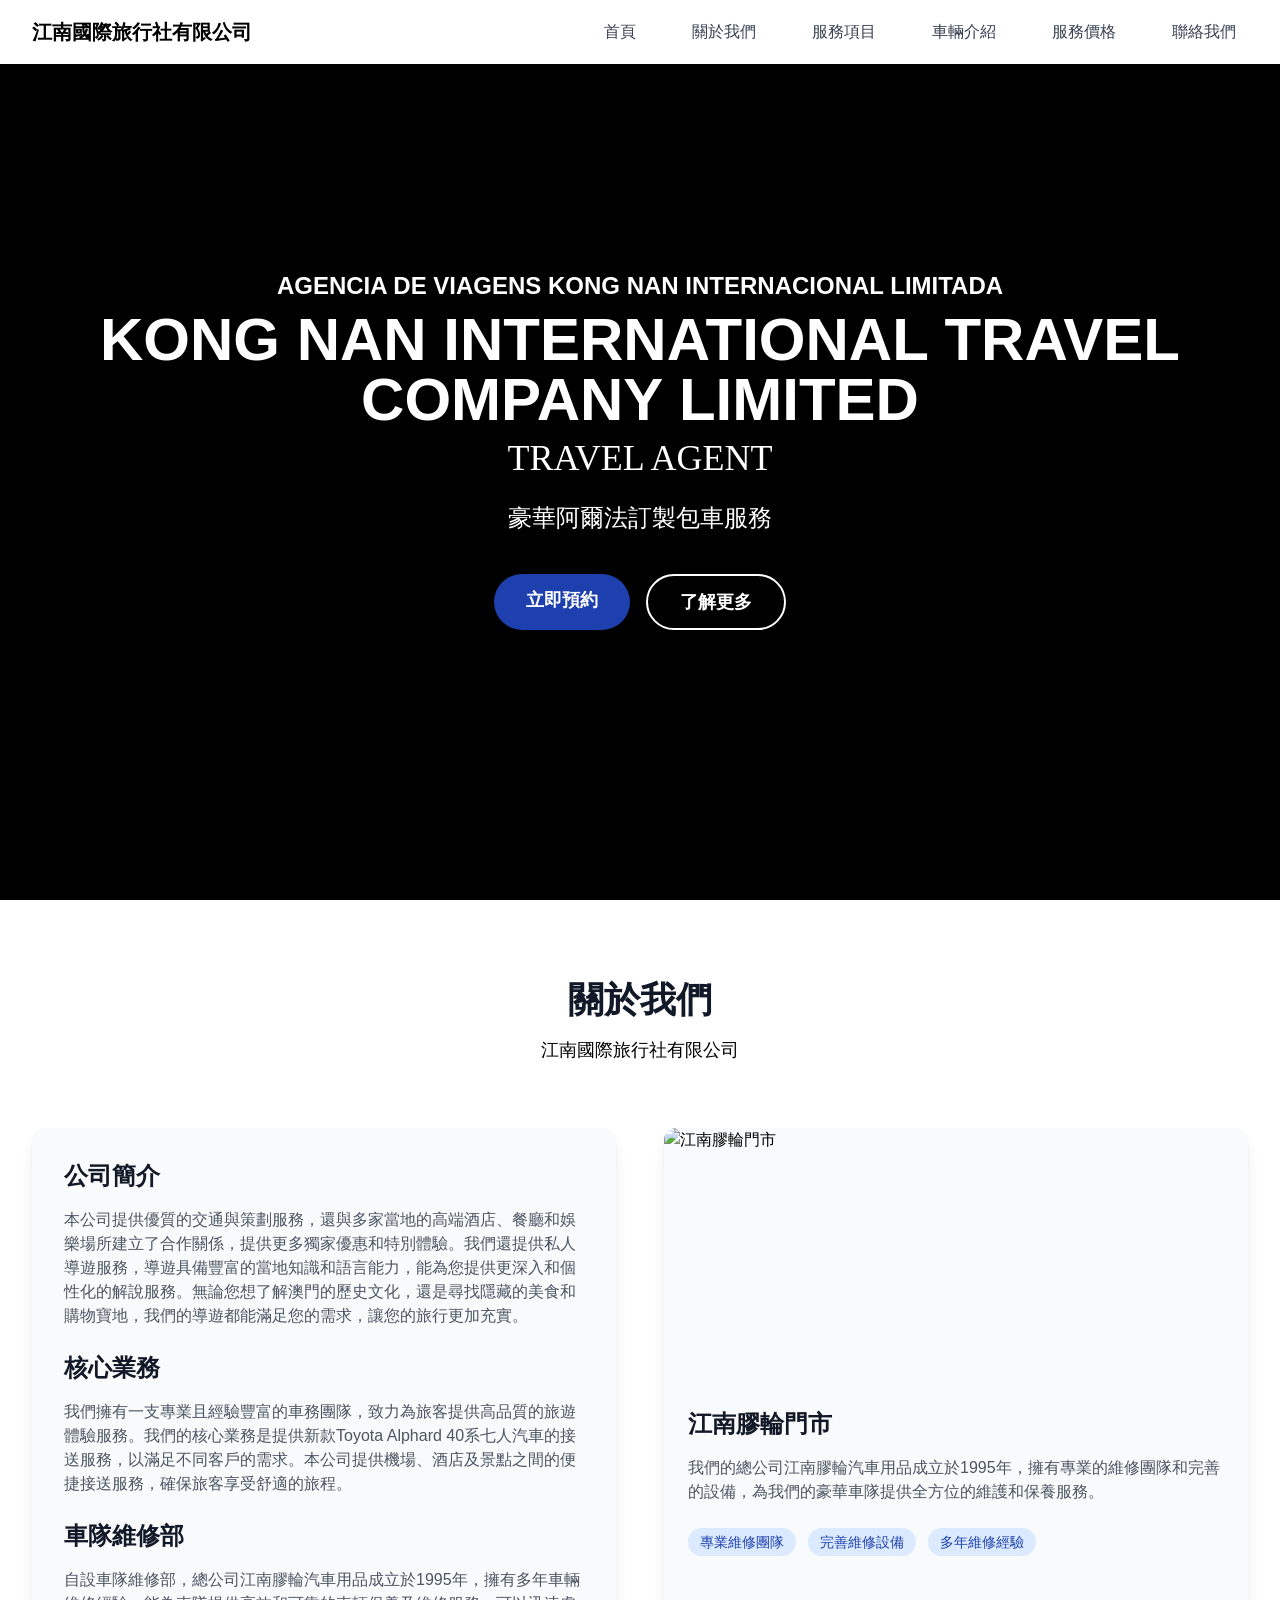
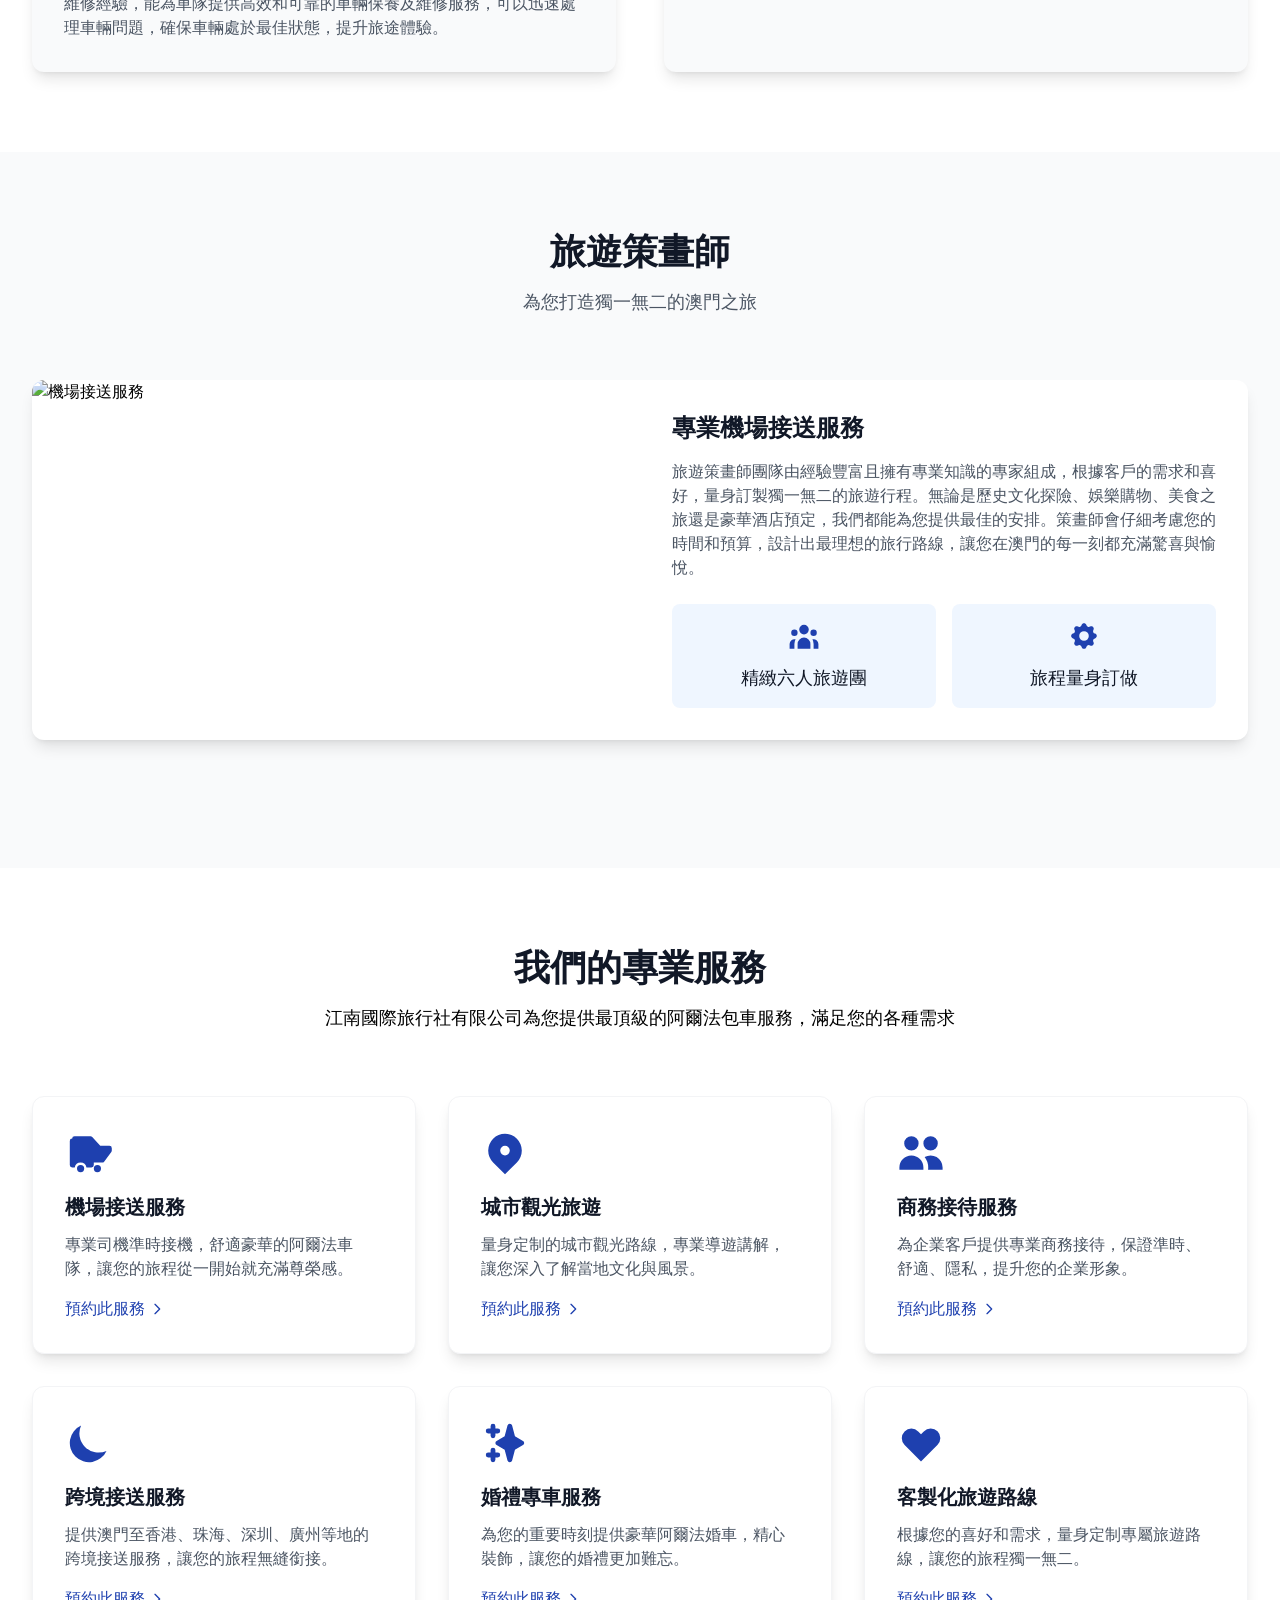
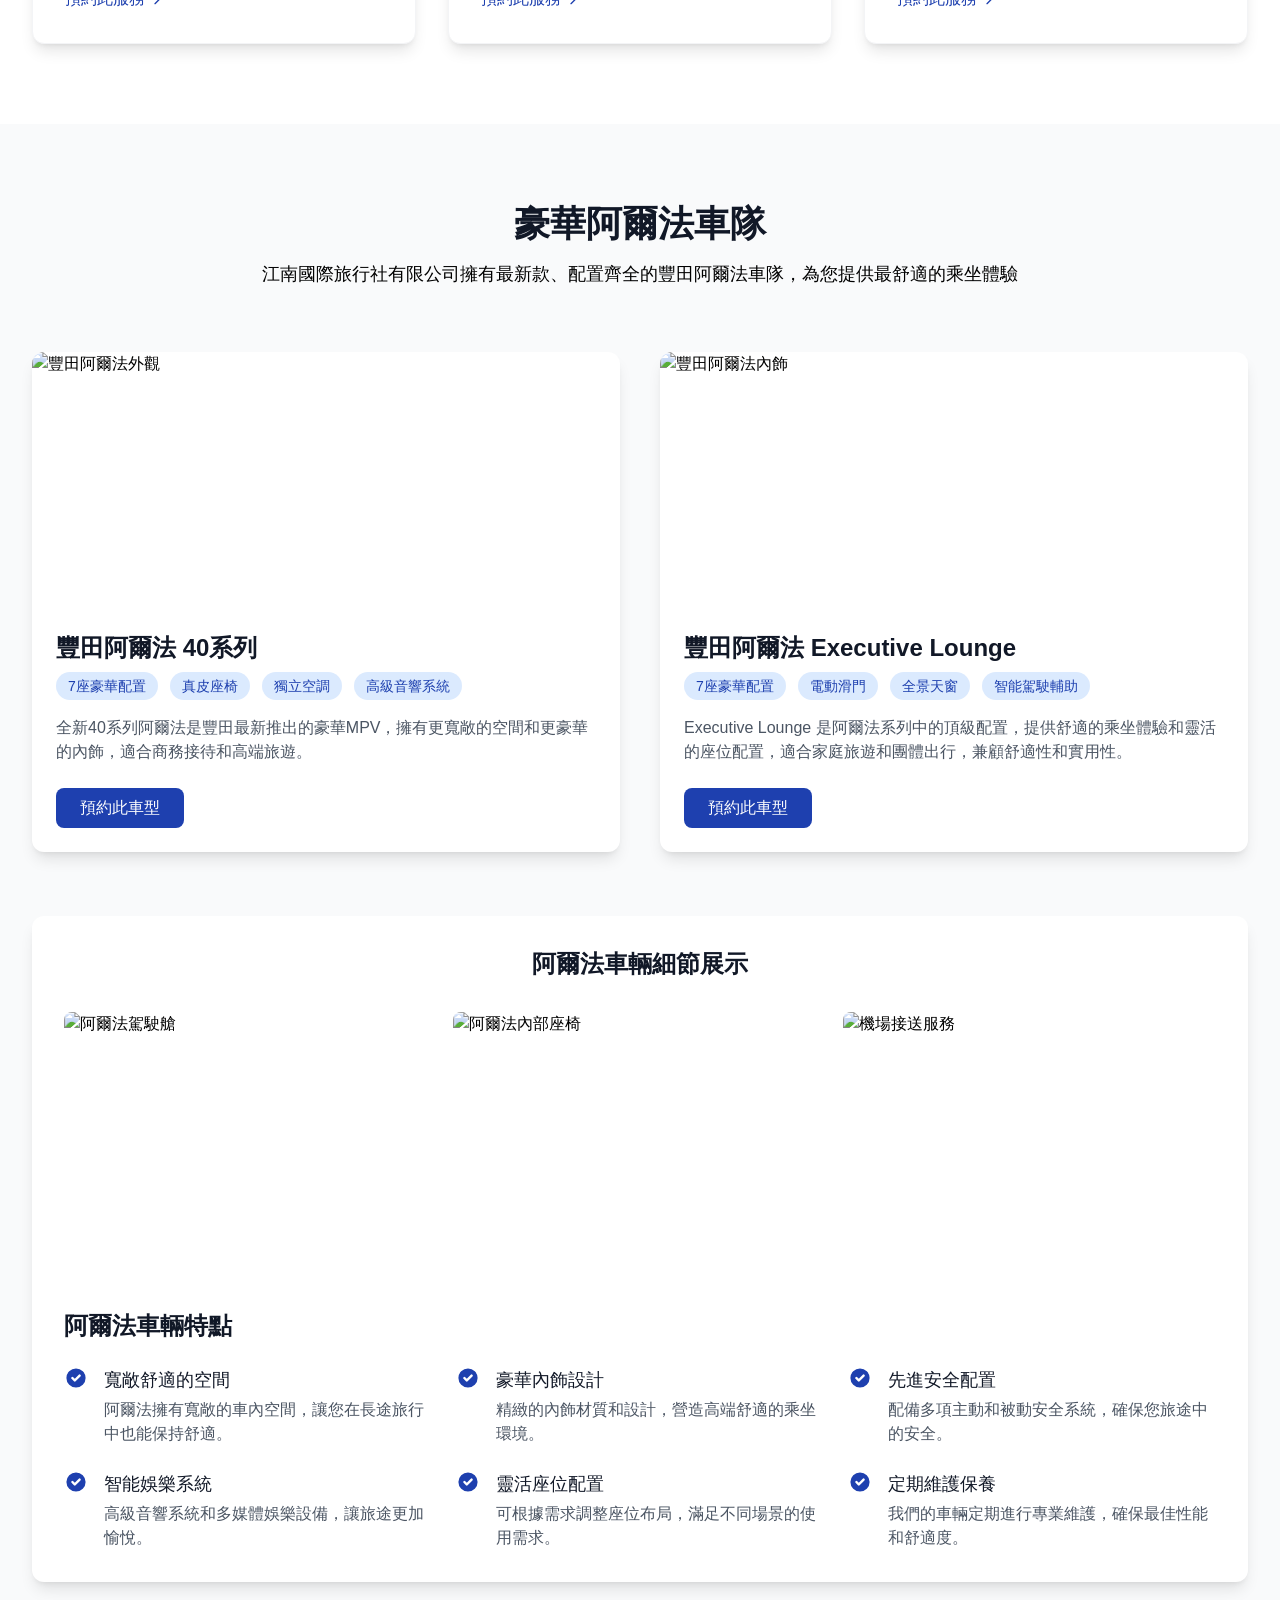
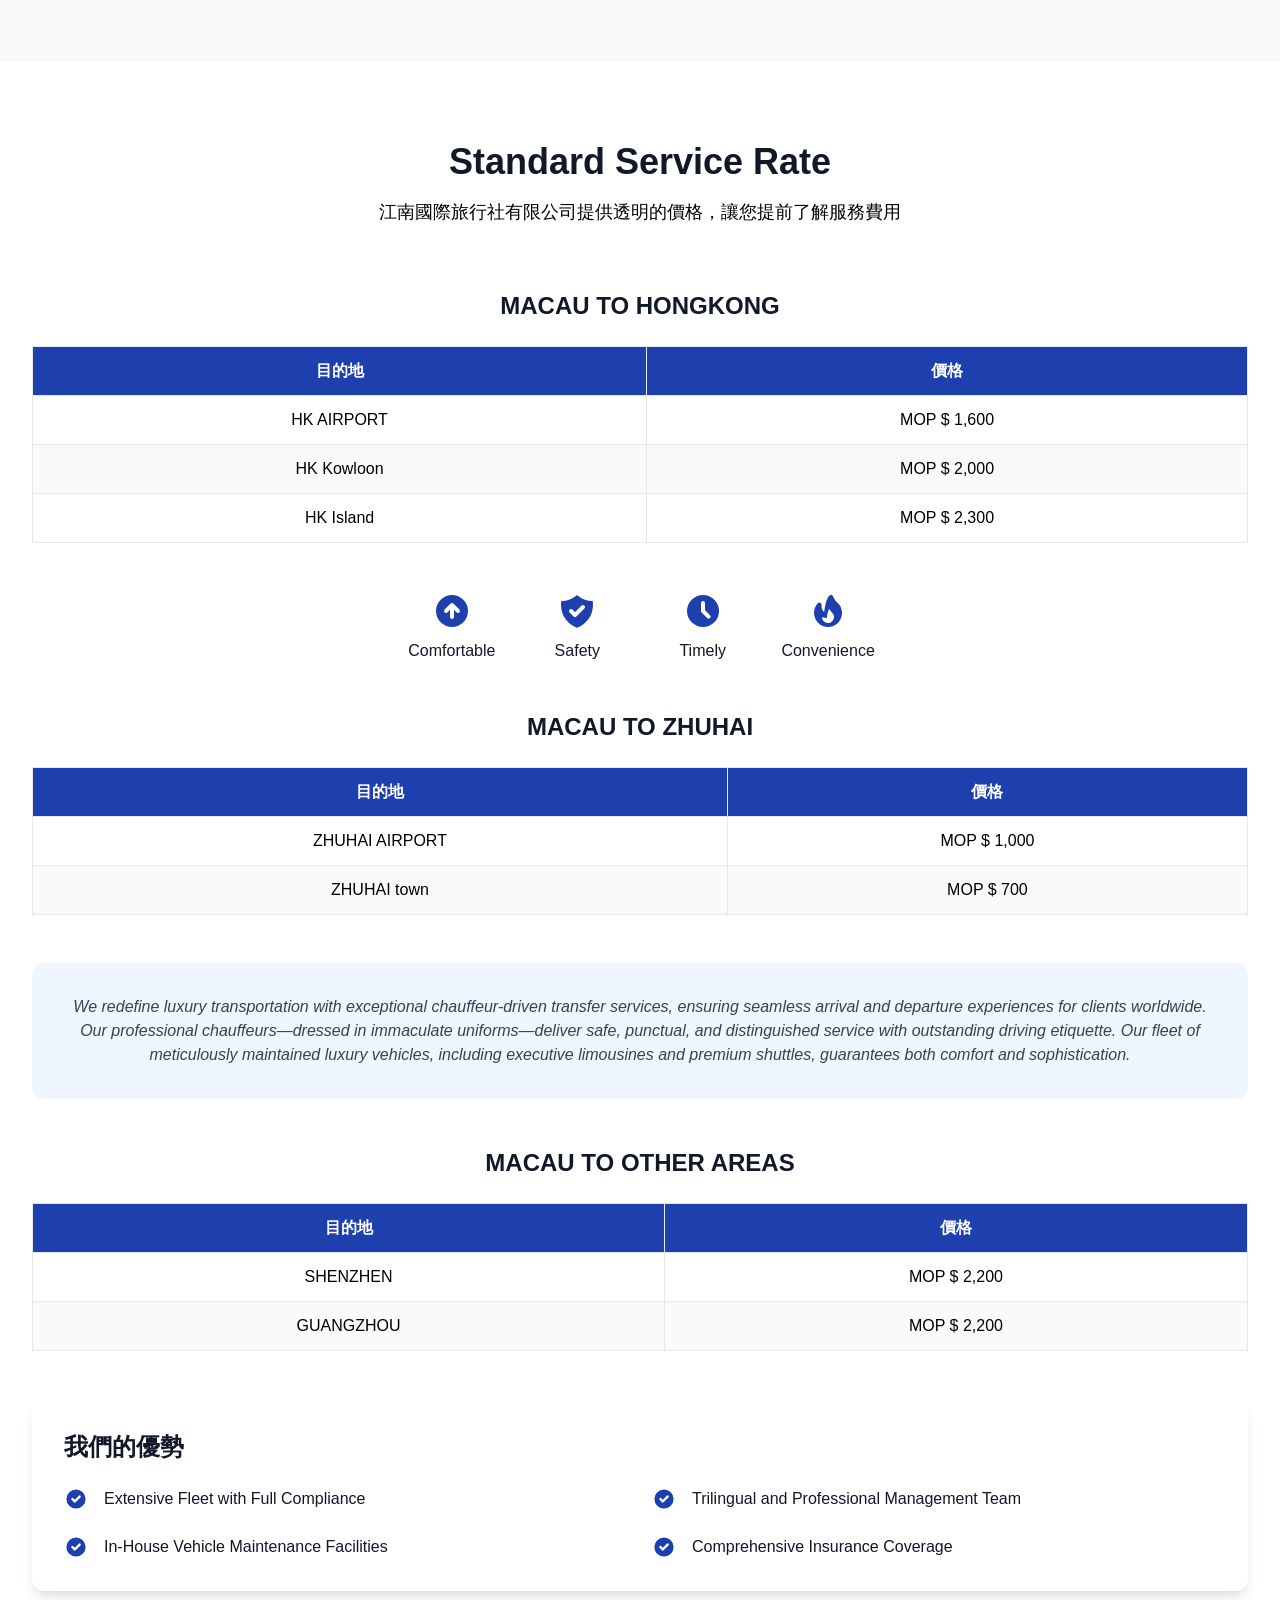
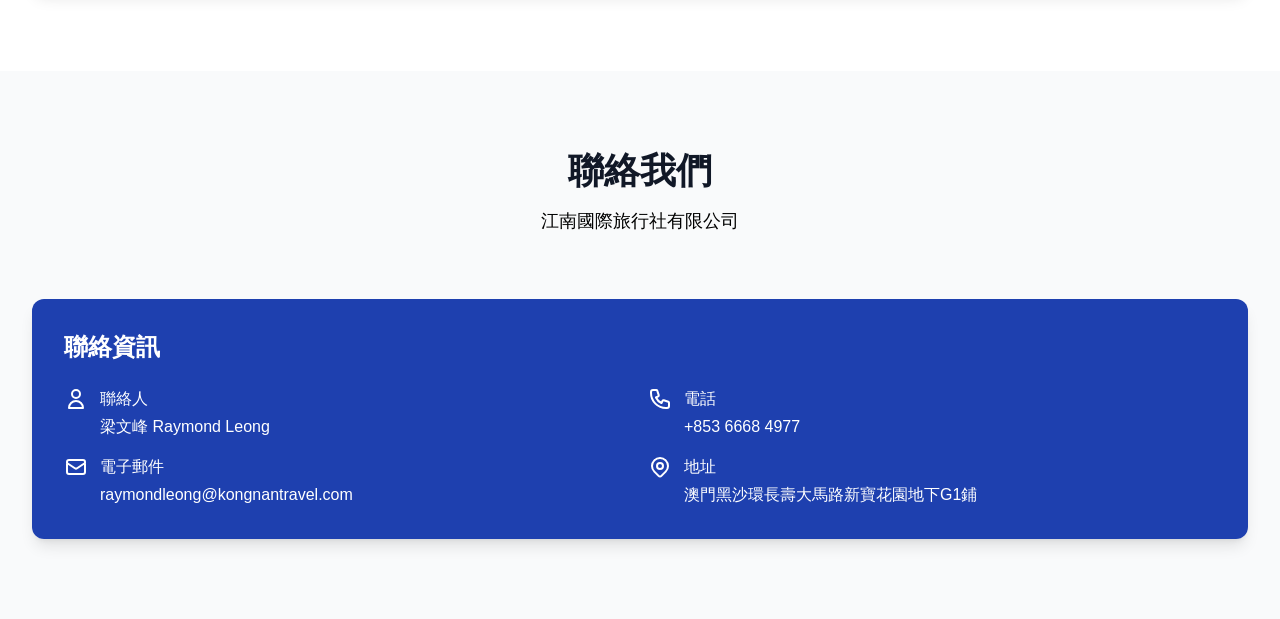
==== index.html @ c43fd677 "[Requirement]Kongnantravel Rex Chen 變更江南字體顏色" ====
﻿<!DOCTYPE html>
<html lang="zh-TW">
<head>
    <meta charset="UTF-8">
    <meta name="viewport" content="width=device-width, initial-scale=1.0">
    <title>江南國際旅⾏社有限公司 - 豪華阿爾法訂製包車服務</title>
    <script data-savepage-type="" type="text/plain" data-savepage-src="https://cdn.tailwindcss.com"></script>
    <link rel="stylesheet" href="https://cdnjs.cloudflare.com/ajax/libs/font-awesome/6.0.0/css/all.min.css">
    <link rel="preload"
          href="https://raw.githubusercontent.com/Erasmus0917/kongnantravel/main/images/alphard-exterior.jpg"
          as="image">
    <style>
        html, body {
            height: 100%;
            margin: 0;
        }

        body {
            font-family: 'Noto Sans TC', sans-serif;
            scroll-behavior: smooth;
        }

        .playfair {
            font-family: 'Playfair Display', serif;
        }

        /* 主容器設定 */
        .hero-container {
            position: relative;
            height: 100vh;
            width: 100%;
            overflow: hidden;
        }

        /* 底層 (最下方) */
        .gray-base {
            position: absolute;
            top: 0;
            left: 0;
            width: 100%;
            height: 100%;
            background-color: #000;
            z-index: 1; /* 最底層 */
        }

        /* 圖片層 (中層) */
        .image-layer {
            position: absolute;
            top: 0;
            left: 0;
            width: 100%;
            height: 100%;
            z-index: 5; /* 中間層 */
        }

        /* 內容區塊 (最上層) */
        .content-layer {
            position: absolute;
            top: 0;
            left: 0;
            width: 100%;
            height: 100%;
            display: flex;
            align-items: center;
            justify-content: center;
            z-index: 10; /* 最上層 */
        }

        .service-card:hover {
            transform: translateY(-5px);
            box-shadow: 0 20px 25px -5px rgba(0, 0, 0, 0.1), 0 10px 10px -5px rgba(0, 0, 0, 0.04);
        }

        .testimonial-card {
            background-color: rgba(255, 255, 255, 0.8);
            backdrop-filter: blur(10px);
        }

        .car-image {
            transition: transform 0.5s ease;
            height: 100%;
            width: 100%;
            object-fit: cover;
        }

        .car-image:hover {
            transform: scale(1.03);
        }

        .rate-table {
            border-collapse: collapse;
            width: 100%;
        }

        .rate-table th, .rate-table td {
            border: 1px solid #e5e7eb;
            padding: 12px;
            text-align: center;
        }

        .rate-table th {
            background-color: #1e40af;
            color: white;
        }

        .rate-table tr:nth-child(even) {
            background-color: #f9fafb;
        }

        .image-gallery {
            display: grid;
            grid-template-columns: repeat(auto-fill, minmax(300px, 1fr));
            gap: 1rem;
        }

        .image-gallery-item {
            position: relative;
            overflow: hidden;
            border-radius: 0.5rem;
            height: 250px;
        }

        .image-gallery-item img {
            width: 100%;
            height: 100%;
            object-fit: cover;
            transition: transform 0.3s ease;
        }

        .image-gallery-item:hover img {
            transform: scale(1.05);
        }

        .image-caption {
            position: absolute;
            bottom: 0;
            left: 0;
            right: 0;
            background: rgba(0, 0, 0, 0.7);
            color: white;
            padding: 0.75rem;
            transform: translateY(100%);
            transition: transform 0.3s ease;
        }

        .image-gallery-item:hover .image-caption {
            transform: translateY(0);
        }

        .text-red-custom {
            --tw-text-opacity: 1;
            color: rgb(185 28 28 / var(--tw-text-opacity, 1));
        }
    </style>
    <style>*, ::before, ::after {
        --tw-border-spacing-x: 0;
        --tw-border-spacing-y: 0;
        --tw-translate-x: 0;
        --tw-translate-y: 0;
        --tw-rotate: 0;
        --tw-skew-x: 0;
        --tw-skew-y: 0;
        --tw-scale-x: 1;
        --tw-scale-y: 1;
        --tw-pan-x: ;
        --tw-pan-y: ;
        --tw-pinch-zoom: ;
        --tw-scroll-snap-strictness: proximity;
        --tw-gradient-from-position: ;
        --tw-gradient-via-position: ;
        --tw-gradient-to-position: ;
        --tw-ordinal: ;
        --tw-slashed-zero: ;
        --tw-numeric-figure: ;
        --tw-numeric-spacing: ;
        --tw-numeric-fraction: ;
        --tw-ring-inset: ;
        --tw-ring-offset-width: 0px;
        --tw-ring-offset-color: #fff;
        --tw-ring-color: rgb(59 130 246 / 0.5);
        --tw-ring-offset-shadow: 0 0 #0000;
        --tw-ring-shadow: 0 0 #0000;
        --tw-shadow: 0 0 #0000;
        --tw-shadow-colored: 0 0 #0000;
        --tw-blur: ;
        --tw-brightness: ;
        --tw-contrast: ;
        --tw-grayscale: ;
        --tw-hue-rotate: ;
        --tw-invert: ;
        --tw-saturate: ;
        --tw-sepia: ;
        --tw-drop-shadow: ;
        --tw-backdrop-blur: ;
        --tw-backdrop-brightness: ;
        --tw-backdrop-contrast: ;
        --tw-backdrop-grayscale: ;
        --tw-backdrop-hue-rotate: ;
        --tw-backdrop-invert: ;
        --tw-backdrop-opacity: ;
        --tw-backdrop-saturate: ;
        --tw-backdrop-sepia: ;
        --tw-contain-size: ;
        --tw-contain-layout: ;
        --tw-contain-paint: ;
        --tw-contain-style:
    }

    ::backdrop {
        --tw-border-spacing-x: 0;
        --tw-border-spacing-y: 0;
        --tw-translate-x: 0;
        --tw-translate-y: 0;
        --tw-rotate: 0;
        --tw-skew-x: 0;
        --tw-skew-y: 0;
        --tw-scale-x: 1;
        --tw-scale-y: 1;
        --tw-pan-x: ;
        --tw-pan-y: ;
        --tw-pinch-zoom: ;
        --tw-scroll-snap-strictness: proximity;
        --tw-gradient-from-position: ;
        --tw-gradient-via-position: ;
        --tw-gradient-to-position: ;
        --tw-ordinal: ;
        --tw-slashed-zero: ;
        --tw-numeric-figure: ;
        --tw-numeric-spacing: ;
        --tw-numeric-fraction: ;
        --tw-ring-inset: ;
        --tw-ring-offset-width: 0px;
        --tw-ring-offset-color: #fff;
        --tw-ring-color: rgb(59 130 246 / 0.5);
        --tw-ring-offset-shadow: 0 0 #0000;
        --tw-ring-shadow: 0 0 #0000;
        --tw-shadow: 0 0 #0000;
        --tw-shadow-colored: 0 0 #0000;
        --tw-blur: ;
        --tw-brightness: ;
        --tw-contrast: ;
        --tw-grayscale: ;
        --tw-hue-rotate: ;
        --tw-invert: ;
        --tw-saturate: ;
        --tw-sepia: ;
        --tw-drop-shadow: ;
        --tw-backdrop-blur: ;
        --tw-backdrop-brightness: ;
        --tw-backdrop-contrast: ;
        --tw-backdrop-grayscale: ;
        --tw-backdrop-hue-rotate: ;
        --tw-backdrop-invert: ;
        --tw-backdrop-opacity: ;
        --tw-backdrop-saturate: ;
        --tw-backdrop-sepia: ;
        --tw-contain-size: ;
        --tw-contain-layout: ;
        --tw-contain-paint: ;
        --tw-contain-style:
    }

    /* ! tailwindcss v3.4.16 | MIT License | https://tailwindcss.com */
    *, ::after, ::before {
        box-sizing: border-box;
        border-width: 0;
        border-style: solid;
        border-color: #e5e7eb
    }

    ::after, ::before {
        --tw-content: ''
    }

    :host, html {
        line-height: 1.5;
        -webkit-text-size-adjust: 100%;
        -moz-tab-size: 4;
        tab-size: 4;
        font-family: ui-sans-serif, system-ui, sans-serif, "Apple Color Emoji", "Segoe UI Emoji", "Segoe UI Symbol", "Noto Color Emoji";
        font-feature-settings: normal;
        font-variation-settings: normal;
        -webkit-tap-highlight-color: transparent
    }

    body {
        margin: 0;
        line-height: inherit
    }

    hr {
        height: 0;
        color: inherit;
        border-top-width: 1px
    }

    abbr:where([title]) {
        -webkit-text-decoration: underline dotted;
        text-decoration: underline dotted
    }

    h1, h2, h3, h4, h5, h6 {
        font-size: inherit;
        font-weight: inherit
    }

    a {
        color: inherit;
        text-decoration: inherit
    }

    b, strong {
        font-weight: bolder
    }

    code, kbd, pre, samp {
        font-family: ui-monospace, SFMono-Regular, Menlo, Monaco, Consolas, "Liberation Mono", "Courier New", monospace;
        font-feature-settings: normal;
        font-variation-settings: normal;
        font-size: 1em
    }

    small {
        font-size: 80%
    }

    sub, sup {
        font-size: 75%;
        line-height: 0;
        position: relative;
        vertical-align: baseline
    }

    sub {
        bottom: -.25em
    }

    sup {
        top: -.5em
    }

    table {
        text-indent: 0;
        border-color: inherit;
        border-collapse: collapse
    }

    button, input, optgroup, select, textarea {
        font-family: inherit;
        font-feature-settings: inherit;
        font-variation-settings: inherit;
        font-size: 100%;
        font-weight: inherit;
        line-height: inherit;
        letter-spacing: inherit;
        color: inherit;
        margin: 0;
        padding: 0
    }

    button, select {
        text-transform: none
    }

    button, input:where([type=button]), input:where([type=reset]), input:where([type=submit]) {
        -webkit-appearance: button;
        background-color: transparent;
        background-image: none
    }

    :-moz-focusring {
        outline: auto
    }

    :-moz-ui-invalid {
        box-shadow: none
    }

    progress {
        vertical-align: baseline
    }

    ::-webkit-inner-spin-button, ::-webkit-outer-spin-button {
        height: auto
    }

    [type=search] {
        -webkit-appearance: textfield;
        outline-offset: -2px
    }

    ::-webkit-search-decoration {
        -webkit-appearance: none
    }

    ::-webkit-file-upload-button {
        -webkit-appearance: button;
        font: inherit
    }

    summary {
        display: list-item
    }

    blockquote, dd, dl, figure, h1, h2, h3, h4, h5, h6, hr, p, pre {
        margin: 0
    }

    fieldset {
        margin: 0;
        padding: 0
    }

    legend {
        padding: 0
    }

    menu, ol, ul {
        list-style: none;
        margin: 0;
        padding: 0
    }

    dialog {
        padding: 0
    }

    textarea {
        resize: vertical
    }

    input::placeholder, textarea::placeholder {
        opacity: 1;
        color: #9ca3af
    }

    [role=button], button {
        cursor: pointer
    }

    :disabled {
        cursor: default
    }

    audio, embed, iframe, img, object, svg, video {
        display: block;
        vertical-align: middle
    }

    img, video {
        max-width: 100%;
        height: auto
    }

    [hidden]:where(:not([hidden=until-found])) {
        display: none
    }

    .fixed {
        position: fixed
    }

    .relative {
        position: relative
    }

    .z-50 {
        z-index: 50
    }

    .mx-auto {
        margin-left: auto;
        margin-right: auto
    }

    .mb-1 {
        margin-bottom: 0.25rem
    }

    .mb-10 {
        margin-bottom: 2.5rem
    }

    .mb-12 {
        margin-bottom: 3rem
    }

    .mb-16 {
        margin-bottom: 4rem
    }

    .mb-2 {
        margin-bottom: 0.5rem
    }

    .mb-3 {
        margin-bottom: 0.75rem
    }

    .mb-4 {
        margin-bottom: 1rem
    }

    .mb-6 {
        margin-bottom: 1.5rem
    }

    .mb-8 {
        margin-bottom: 2rem
    }

    .ml-1 {
        margin-left: 0.25rem
    }

    .mr-3 {
        margin-right: 0.75rem
    }

    .mr-4 {
        margin-right: 1rem
    }

    .mt-1 {
        margin-top: 0.25rem
    }

    .mt-12 {
        margin-top: 3rem
    }

    .mt-16 {
        margin-top: 4rem
    }

    .mt-6 {
        margin-top: 1.5rem
    }

    .mt-8 {
        margin-top: 2rem
    }

    .block {
        display: block
    }

    .inline-block {
        display: inline-block
    }

    .flex {
        display: flex
    }

    .inline-flex {
        display: inline-flex
    }

    .grid {
        display: grid
    }

    .hidden {
        display: none
    }

    .h-10 {
        height: 2.5rem
    }

    .h-12 {
        height: 3rem
    }

    .h-16 {
        height: 4rem
    }

    .h-4 {
        height: 1rem
    }

    .h-6 {
        height: 1.5rem
    }

    .h-64 {
        height: 16rem
    }

    .h-8 {
        height: 2rem
    }

    .h-full {
        height: 100%
    }

    .h-screen {
        height: 100vh
    }

    .w-10 {
        width: 2.5rem
    }

    .w-12 {
        width: 3rem
    }

    .w-4 {
        width: 1rem
    }

    .w-6 {
        width: 1.5rem
    }

    .w-8 {
        width: 2rem
    }

    .w-full {
        width: 100%
    }

    .max-w-3xl {
        max-width: 48rem
    }

    .max-w-7xl {
        max-width: 80rem
    }

    .flex-shrink-0 {
        flex-shrink: 0
    }

    .grid-cols-1 {
        grid-template-columns:repeat(1, minmax(0, 1fr))
    }

    .grid-cols-2 {
        grid-template-columns:repeat(2, minmax(0, 1fr))
    }

    .flex-col {
        flex-direction: column
    }

    .flex-wrap {
        flex-wrap: wrap
    }

    .items-start {
        align-items: flex-start
    }

    .items-center {
        align-items: center
    }

    .justify-center {
        justify-content: center
    }

    .justify-between {
        justify-content: space-between
    }

    .gap-10 {
        gap: 2.5rem
    }

    .gap-12 {
        gap: 3rem
    }

    .gap-3 {
        gap: 0.75rem
    }

    .gap-4 {
        gap: 1rem
    }

    .gap-6 {
        gap: 1.5rem
    }

    .gap-8 {
        gap: 2rem
    }

    .space-x-4 > :not([hidden]) ~ :not([hidden]) {
        --tw-space-x-reverse: 0;
        margin-right: calc(1rem * var(--tw-space-x-reverse));
        margin-left: calc(1rem * calc(1 - var(--tw-space-x-reverse)))
    }

    .space-x-8 > :not([hidden]) ~ :not([hidden]) {
        --tw-space-x-reverse: 0;
        margin-right: calc(2rem * var(--tw-space-x-reverse));
        margin-left: calc(2rem * calc(1 - var(--tw-space-x-reverse)))
    }

    .space-y-1 > :not([hidden]) ~ :not([hidden]) {
        --tw-space-y-reverse: 0;
        margin-top: calc(0.25rem * calc(1 - var(--tw-space-y-reverse)));
        margin-bottom: calc(0.25rem * var(--tw-space-y-reverse))
    }

    .space-y-4 > :not([hidden]) ~ :not([hidden]) {
        --tw-space-y-reverse: 0;
        margin-top: calc(1rem * calc(1 - var(--tw-space-y-reverse)));
        margin-bottom: calc(1rem * var(--tw-space-y-reverse))
    }

    .overflow-hidden {
        overflow: hidden
    }

    .overflow-x-auto {
        overflow-x: auto
    }

    .rounded-full {
        border-radius: 9999px
    }

    .rounded-lg {
        border-radius: 0.5rem
    }

    .rounded-xl {
        border-radius: 0.75rem
    }

    .border {
        border-width: 1px
    }

    .border-2 {
        border-width: 2px
    }

    .border-gray-100 {
        --tw-border-opacity: 1;
        border-color: rgb(243 244 246 / var(--tw-border-opacity, 1))
    }

    .border-gray-300 {
        --tw-border-opacity: 1;
        border-color: rgb(209 213 219 / var(--tw-border-opacity, 1))
    }

    .border-white {
        --tw-border-opacity: 1;
        border-color: rgb(255 255 255 / var(--tw-border-opacity, 1))
    }

    .bg-gray-50 {
        --tw-bg-opacity: 1;
        background-color: rgb(249 250 251 / var(--tw-bg-opacity, 1))
    }

    .bg-blue-100 {
        --tw-bg-opacity: 1;
        background-color: rgb(219 234 254 / var(--tw-bg-opacity, 1))
    }

    .bg-blue-50 {
        --tw-bg-opacity: 1;
        background-color: rgb(239 246 255 / var(--tw-bg-opacity, 1))
    }

    .bg-blue-800 {
        --tw-bg-opacity: 1;
        background-color: rgb(30 64 175 / var(--tw-bg-opacity, 1))
    }

    .bg-transparent {
        background-color: transparent
    }

    .bg-white {
        --tw-bg-opacity: 1;
        background-color: rgb(255 255 255 / var(--tw-bg-opacity, 1))
    }

    .object-cover {
        object-fit: cover
    }

    .p-4 {
        padding: 1rem
    }

    .p-6 {
        padding: 1.5rem
    }

    .p-8 {
        padding: 2rem
    }

    .px-2 {
        padding-left: 0.5rem;
        padding-right: 0.5rem
    }

    .px-3 {
        padding-left: 0.75rem;
        padding-right: 0.75rem
    }

    .px-4 {
        padding-left: 1rem;
        padding-right: 1rem
    }

    .px-6 {
        padding-left: 1.5rem;
        padding-right: 1.5rem
    }

    .px-8 {
        padding-left: 2rem;
        padding-right: 2rem
    }

    .py-1 {
        padding-top: 0.25rem;
        padding-bottom: 0.25rem
    }

    .py-2 {
        padding-top: 0.5rem;
        padding-bottom: 0.5rem
    }

    .py-20 {
        padding-top: 5rem;
        padding-bottom: 5rem
    }

    .py-3 {
        padding-top: 0.75rem;
        padding-bottom: 0.75rem
    }

    .pb-3 {
        padding-bottom: 0.75rem
    }

    .pt-2 {
        padding-top: 0.5rem
    }

    .text-center {
        text-align: center
    }

    .text-2xl {
        font-size: 1.5rem;
        line-height: 2rem
    }

    .text-3xl {
        font-size: 1.875rem;
        line-height: 2.25rem
    }

    .text-4xl {
        font-size: 2.25rem;
        line-height: 2.5rem
    }

    .text-lg {
        font-size: 1.125rem;
        line-height: 1.75rem
    }

    .text-sm {
        font-size: 0.875rem;
        line-height: 1.25rem
    }

    .text-xl {
        font-size: 1.25rem;
        line-height: 1.75rem
    }

    .font-bold {
        font-weight: 700
    }

    .font-medium {
        font-weight: 500
    }

    .italic {
        font-style: italic
    }

    .text-black {
        --tw-text-opacity: 1;
        color: rgb(0 0 0 / var(--tw-text-opacity, 1))
    }

    .text-blue-800 {
        --tw-text-opacity: 1;
        color: rgb(30 64 175 / var(--tw-text-opacity, 1))
    }

    .text-gray-600 {
        --tw-text-opacity: 1;
        color: rgb(75 85 99 / var(--tw-text-opacity, 1))
    }

    .text-gray-700 {
        --tw-text-opacity: 1;
        color: rgb(55 65 81 / var(--tw-text-opacity, 1))
    }

    .text-gray-900 {
        --tw-text-opacity: 1;
        color: rgb(17 24 39 / var(--tw-text-opacity, 1))
    }

    .text-white {
        --tw-text-opacity: 1;
        color: rgb(255 255 255 / var(--tw-text-opacity, 1))
    }

    .shadow-lg {
        --tw-shadow: 0 10px 15px -3px rgb(0 0 0 / 0.1), 0 4px 6px -4px rgb(0 0 0 / 0.1);
        --tw-shadow-colored: 0 10px 15px -3px var(--tw-shadow-color), 0 4px 6px -4px var(--tw-shadow-color);
        box-shadow: var(--tw-ring-offset-shadow, 0 0 #0000), var(--tw-ring-shadow, 0 0 #0000), var(--tw-shadow)
    }

    .shadow-md {
        --tw-shadow: 0 4px 6px -1px rgb(0 0 0 / 0.1), 0 2px 4px -2px rgb(0 0 0 / 0.1);
        --tw-shadow-colored: 0 4px 6px -1px var(--tw-shadow-color), 0 2px 4px -2px var(--tw-shadow-color);
        box-shadow: var(--tw-ring-offset-shadow, 0 0 #0000), var(--tw-ring-shadow, 0 0 #0000), var(--tw-shadow)
    }

    .transition {
        transition-property: color, background-color, border-color, fill, stroke, opacity, box-shadow, transform, filter, -webkit-text-decoration-color, -webkit-backdrop-filter;
        transition-property: color, background-color, border-color, text-decoration-color, fill, stroke, opacity, box-shadow, transform, filter, backdrop-filter;
        transition-property: color, background-color, border-color, text-decoration-color, fill, stroke, opacity, box-shadow, transform, filter, backdrop-filter, -webkit-text-decoration-color, -webkit-backdrop-filter;
        transition-timing-function: cubic-bezier(0.4, 0, 0.2, 1);
        transition-duration: 150ms
    }

    .duration-300 {
        transition-duration: 300ms
    }

    .hover\:bg-blue-900:hover {
        --tw-bg-opacity: 1;
        background-color: rgb(30 58 138 / var(--tw-bg-opacity, 1))
    }

    .hover\:bg-white:hover {
        --tw-bg-opacity: 1;
        background-color: rgb(255 255 255 / var(--tw-bg-opacity, 1))
    }

    .hover\:text-blue-200:hover {
        --tw-text-opacity: 1;
        color: rgb(191 219 254 / var(--tw-text-opacity, 1))
    }

    .hover\:text-blue-800:hover {
        --tw-text-opacity: 1;
        color: rgb(30 64 175 / var(--tw-text-opacity, 1))
    }

    .hover\:text-blue-900:hover {
        --tw-text-opacity: 1;
        color: rgb(30 58 138 / var(--tw-text-opacity, 1))
    }

    .focus\:outline-none:focus {
        outline: 2px solid transparent;
        outline-offset: 2px
    }

    .focus\:ring-2:focus {
        --tw-ring-offset-shadow: var(--tw-ring-inset) 0 0 0 var(--tw-ring-offset-width) var(--tw-ring-offset-color);
        --tw-ring-shadow: var(--tw-ring-inset) 0 0 0 calc(2px + var(--tw-ring-offset-width)) var(--tw-ring-color);
        box-shadow: var(--tw-ring-offset-shadow), var(--tw-ring-shadow), var(--tw-shadow, 0 0 #0000)
    }

    .focus\:ring-blue-500:focus {
        --tw-ring-opacity: 1;
        --tw-ring-color: rgb(59 130 246 / var(--tw-ring-opacity, 1))
    }

    @media (min-width: 640px) {
        .sm\:flex-row {
            flex-direction: row
        }

        .sm\:px-3 {
            padding-left: 0.75rem;
            padding-right: 0.75rem
        }

        .sm\:px-6 {
            padding-left: 1.5rem;
            padding-right: 1.5rem
        }
    }

    @media (min-width: 768px) {
        .md\:flex {
            display: flex
        }

        .md\:hidden {
            display: none
        }

        .md\:w-1\/2 {
            width: 50%
        }

        .md\:grid-cols-2 {
            grid-template-columns:repeat(2, minmax(0, 1fr))
        }

        .md\:grid-cols-4 {
            grid-template-columns:repeat(4, minmax(0, 1fr))
        }

        .md\:text-2xl {
            font-size: 1.5rem;
            line-height: 2rem
        }

        .md\:text-4xl {
            font-size: 2.25rem;
            line-height: 2.5rem
        }

        .md\:text-5xl {
            font-size: 3rem;
            line-height: 1
        }
    }

    @media (min-width: 1024px) {
        .lg\:grid-cols-2 {
            grid-template-columns:repeat(2, minmax(0, 1fr))
        }

        .lg\:grid-cols-3 {
            grid-template-columns:repeat(3, minmax(0, 1fr))
        }

        .lg\:px-8 {
            padding-left: 2rem;
            padding-right: 2rem
        }

        .lg\:text-6xl {
            font-size: 3.75rem;
            line-height: 1
        }
    }</style>
    <style id="savepage-cssvariables">
        :root {
            --savepage-url-20: url(data:image/png;base64,);
        }
    </style>
</head>
<body class="bg-gray-50">
<!-- 導航欄 -->
<nav class="bg-white shadow-md fixed w-full z-50">
    <div class="max-w-7xl mx-auto px-4 sm:px-6 lg:px-8">
        <div class="flex justify-between h-16">
            <div class="flex items-center">
                <div class="flex-shrink-0 flex items-center">
                    <span class="text-xl font-bold">江南國際旅⾏社有限公司</span></span>
                </div>
            </div>
            <div class="hidden md:flex items-center space-x-8">
                <a href="#home" class="text-gray-700 hover:text-blue-800 px-3 py-2 font-medium">首頁</a>
                <a href="#about" class="text-gray-700 hover:text-blue-800 px-3 py-2 font-medium">關於我們</a>
                <a href="#services" class="text-gray-700 hover:text-blue-800 px-3 py-2 font-medium">服務項目</a>
                <a href="#cars" class="text-gray-700 hover:text-blue-800 px-3 py-2 font-medium">車輛介紹</a>
                <a href="#rates" class="text-gray-700 hover:text-blue-800 px-3 py-2 font-medium">服務價格</a>
                <a href="#contact" class="text-gray-700 hover:text-blue-800 px-3 py-2 font-medium">聯絡我們</a>
            </div>
            <div class="flex items-center md:hidden">
                <button id="mobile-menu-button" class="text-gray-700 hover:text-blue-800">
                    <svg class="h-6 w-6" fill="none" viewBox="0 0 24 24" stroke="currentColor">
                        <path stroke-linecap="round" stroke-linejoin="round" stroke-width="2"
                              d="M4 6h16M4 12h16M4 18h16"></path>
                    </svg>
                </button>
            </div>
        </div>
    </div>

    <!-- 手機版選單 -->
    <div id="mobile-menu" class="hidden md:hidden bg-white shadow-md">
        <div class="px-2 pt-2 pb-3 space-y-1 sm:px-3">
            <a href="#home" class="block px-3 py-2 text-gray-700 hover:text-blue-800 font-medium">首頁</a>
            <a href="#about" class="block px-3 py-2 text-gray-700 hover:text-blue-800 font-medium">關於我們</a>
            <a href="#services" class="block px-3 py-2 text-gray-700 hover:text-blue-800 font-medium">服務項目</a>
            <a href="#cars" class="block px-3 py-2 text-gray-700 hover:text-blue-800 font-medium">車輛介紹</a>
            <a href="#rates" class="block px-3 py-2 text-gray-700 hover:text-blue-800 font-medium">服務價格</a>
            <a href="#contact" class="block px-3 py-2 text-gray-700 hover:text-blue-800 font-medium">聯絡我們</a>
        </div>
    </div>
</nav>

<!-- 主容器 -->
<div id="home" class="hero-container">
    <!-- 底層 (z-index: 1) -->
    <div class="gray-base"></div>

    <!-- 圖片層 (z-index: 5) -->
    <div class="image-layer">
        <img src="https://raw.githubusercontent.com/Erasmus0917/kongnantravel/main/images/alphard-exterior.jpg"
             alt="背景圖"
             class="w-full h-full object-cover"
             style="opacity: 0.5;"> <!-- 圖片透明度可調整 -->
    </div>

    <!-- 內容區塊 (z-index: 10) -->
    <div class="content-layer">
        <div class="text-center px-4 text-white max-w-4xl mx-auto">
            <h1 class="text-3xl md:text-5xl lg:text-6xl font-bold mb-2">
                <span class="block text-lg md:text-2xl mb-2">AGENCIA DE VIAGENS KONG NAN INTERNACIONAL LIMITADA</span>
                KONG NAN INTERNATIONAL TRAVEL COMPANY LIMITED
            </h1>
            <p class="text-2xl md:text-4xl mb-6 playfair">TRAVEL AGENT</p>
            <p class="text-lg md:text-2xl mb-10 max-w-3xl mx-auto">豪華阿爾法訂製包車服務</p>
            <div class="flex flex-col sm:flex-row justify-center gap-4">
                <a href="#contact"
                   class="bg-blue-800 hover:bg-blue-900 text-white font-bold py-3 px-8 rounded-full transition duration-300 text-lg">
                    立即預約
                </a>
                <a href="#services"
                   class="bg-transparent hover:bg-white hover:text-blue-800 text-white font-bold py-3 px-8 border-2 border-white rounded-full transition duration-300 text-lg">
                    了解更多
                </a>
            </div>
        </div>
    </div>
</div>

<!-- 關於我們 -->
<section id="about" class="py-20 bg-white">
    <div class="max-w-7xl mx-auto px-4 sm:px-6 lg:px-8">
        <div class="text-center mb-16">
            <h2 class="text-3xl md:text-4xl font-bold text-gray-900 mb-4">關於我們</h2>
            <p class="text-lg max-w-3xl mx-auto">江南國際旅⾏社有限公司</span>
            </p>
        </div>

        <div class="grid grid-cols-1 lg:grid-cols-2 gap-12">
            <div class="bg-gray-50 rounded-xl p-8 shadow-lg">
                <h3 class="text-2xl font-bold text-gray-900 mb-4">公司簡介</h3>
                <p class="text-gray-600 mb-6">
                    本公司提供優質的交通與策劃服務，還與多家當地的高端酒店、餐廳和娛樂場所建立了合作關係，提供更多獨家優惠和特別體驗。我們還提供私人導遊服務，導遊具備豐富的當地知識和語言能力，能為您提供更深入和個性化的解說服務。無論您想了解澳門的歷史文化，還是尋找隱藏的美食和購物寶地，我們的導遊都能滿足您的需求，讓您的旅行更加充實。</p>

                <h3 class="text-2xl font-bold text-gray-900 mb-4">核心業務</h3>
                <p class="text-gray-600 mb-6">我們擁有一支專業且經驗豐富的車務團隊，致力為旅客提供高品質的旅遊體驗服務。我們的核心業務是提供新款Toyota
                    Alphard
                    40系七人汽車的接送服務，以滿足不同客戶的需求。本公司提供機場、酒店及景點之間的便捷接送服務，確保旅客享受舒適的旅程。</p>

                <h3 class="text-2xl font-bold text-gray-900 mb-4">車隊維修部</h3>
                <p class="text-gray-600">
                    自設車隊維修部，總公司江南膠輪汽車用品成立於1995年，擁有多年車輛維修經驗，能為車隊提供高效和可靠的車輛保養及維修服務，可以迅速處理車輛問題，確保車輛處於最佳狀態，提升旅途體驗。</p>
            </div>

            <div class="bg-gray-50 rounded-xl overflow-hidden shadow-lg">
                <img src="https://raw.githubusercontent.com/Erasmus0917/kongnantravel/main/images/company-shopfront.jpg"
                     alt="江南膠輪門市" class="w-full h-64 object-cover">
                <div class="p-6">
                    <h3 class="text-2xl font-bold text-gray-900 mb-4">江南膠輪門市</h3>
                    <p class="text-gray-600">
                        我們的總公司江南膠輪汽車用品成立於1995年，擁有專業的維修團隊和完善的設備，為我們的豪華車隊提供全方位的維護和保養服務。</p>
                    <div class="mt-6 flex flex-wrap gap-3">
                        <span class="bg-blue-100 text-blue-800 text-sm font-medium px-3 py-1 rounded-full">專業維修團隊</span>
                        <span class="bg-blue-100 text-blue-800 text-sm font-medium px-3 py-1 rounded-full">完善維修設備</span>
                        <span class="bg-blue-100 text-blue-800 text-sm font-medium px-3 py-1 rounded-full">多年維修經驗</span>
                    </div>
                </div>
            </div>
        </div>
    </div>
</section>

<!-- 旅遊策畫師 -->
<section class="py-20 bg-gray-50">
    <div class="max-w-7xl mx-auto px-4 sm:px-6 lg:px-8">
        <div class="text-center mb-16">
            <h2 class="text-3xl md:text-4xl font-bold text-gray-900 mb-4">旅遊策畫師</h2>
            <p class="text-lg text-gray-600 max-w-3xl mx-auto">為您打造獨一無二的澳門之旅</p>
        </div>

        <div class="bg-white rounded-xl shadow-lg overflow-hidden mb-12">
            <div class="md:flex">
                <div class="md:w-1/2">
                    <img src="https://raw.githubusercontent.com/Erasmus0917/kongnantravel/main/images/airport-transfer.jpg"
                         alt="機場接送服務" class="w-full h-full object-cover">
                </div>
                <div class="md:w-1/2 p-8">
                    <h3 class="text-2xl font-bold text-gray-900 mb-4">專業機場接送服務</h3>
                    <p class="text-gray-600 mb-6">
                        旅遊策畫師團隊由經驗豐富且擁有專業知識的專家組成，根據客戶的需求和喜好，量身訂製獨一無二的旅遊行程。無論是歷史文化探險、娛樂購物、美食之旅還是豪華酒店預定，我們都能為您提供最佳的安排。策畫師會仔細考慮您的時間和預算，設計出最理想的旅行路線，讓您在澳門的每一刻都充滿驚喜與愉悅。</p>

                    <div class="grid grid-cols-2 gap-4 mt-6">
                        <div class="bg-blue-50 rounded-lg p-4 text-center">
                            <div class="text-blue-800 mb-3">
                                <svg class="w-8 h-8 mx-auto" fill="currentColor" viewBox="0 0 20 20"
                                     xmlns="http://www.w3.org/2000/svg">
                                    <path d="M13 6a3 3 0 11-6 0 3 3 0 016 0zM18 8a2 2 0 11-4 0 2 2 0 014 0zM14 15a4 4 0 00-8 0v3h8v-3zM6 8a2 2 0 11-4 0 2 2 0 014 0zM16 18v-3a5.972 5.972 0 00-.75-2.906A3.005 3.005 0 0119 15v3h-3zM4.75 12.094A5.973 5.973 0 004 15v3H1v-3a3 3 0 013.75-2.906z"></path>
                                </svg>
                            </div>
                            <h4 class="text-lg font-medium text-gray-900">精緻六人旅遊團</h4>
                        </div>

                        <div class="bg-blue-50 rounded-lg p-4 text-center">
                            <div class="text-blue-800 mb-3">
                                <svg class="w-8 h-8 mx-auto" fill="currentColor" viewBox="0 0 20 20"
                                     xmlns="http://www.w3.org/2000/svg">
                                    <path fill-rule="evenodd"
                                          d="M11.49 3.17c-.38-1.56-2.6-1.56-2.98 0a1.532 1.532 0 01-2.286.948c-1.372-.836-2.942.734-2.106 2.106.54.886.061 2.042-.947 2.287-1.561.379-1.561 2.6 0 2.978a1.532 1.532 0 01.947 2.287c-.836 1.372.734 2.942 2.106 2.106a1.532 1.532 0 012.287.947c.379 1.561 2.6 1.561 2.978 0a1.533 1.533 0 012.287-.947c1.372.836 2.942-.734 2.106-2.106a1.533 1.533 0 01.947-2.287c1.561-.379 1.561-2.6 0-2.978a1.532 1.532 0 01-.947-2.287c.836-1.372-.734-2.942-2.106-2.106a1.532 1.532 0 01-2.287-.947zM10 13a3 3 0 100-6 3 3 0 000 6z"
                                          clip-rule="evenodd"></path>
                                </svg>
                            </div>
                            <h4 class="text-lg font-medium text-gray-900">旅程量身訂做</h4>
                        </div>
                    </div>
                </div>
            </div>
        </div>
    </div>
</section>

<!-- 服務項目 -->
<section id="services" class="py-20 bg-white">
    <div class="max-w-7xl mx-auto px-4 sm:px-6 lg:px-8">
        <div class="text-center mb-16">
            <h2 class="text-3xl md:text-4xl font-bold text-gray-900 mb-4">我們的專業服務</h2>
            <p class="text-lg max-w-3xl mx-auto">江南國際旅⾏社有限公司</span>為您提供最頂級的阿爾法包車服務，滿足您的各種需求
            </p>
        </div>

        <div class="grid grid-cols-1 md:grid-cols-2 lg:grid-cols-3 gap-8">
            <div class="service-card bg-white rounded-xl shadow-lg p-8 transition duration-300 border border-gray-100">
                <div class="text-blue-800 mb-4">
                    <svg class="w-12 h-12" fill="currentColor" viewBox="0 0 20 20" xmlns="http://www.w3.org/2000/svg">
                        <path d="M8 16.5a1.5 1.5 0 11-3 0 1.5 1.5 0 013 0zM15 16.5a1.5 1.5 0 11-3 0 1.5 1.5 0 013 0z"></path>
                        <path d="M3 4a1 1 0 00-1 1v10a1 1 0 001 1h1.05a2.5 2.5 0 014.9 0H11a1 1 0 001-1v-1h3.5a1 1 0 00.8-.4l3-4a1 1 0 00.2-.6V8a1 1 0 00-1-1h-3.8L11.35 3.3A1 1 0 0010.5 3H4a1 1 0 00-1 1z"></path>
                    </svg>
                </div>
                <h3 class="text-xl font-bold text-gray-900 mb-3">機場接送服務</h3>
                <p class="text-gray-600 mb-4">專業司機準時接機，舒適豪華的阿爾法車隊，讓您的旅程從一開始就充滿尊榮感。</p>
                <a href="#contact" class="text-blue-800 font-medium hover:text-blue-900 inline-flex items-center">
                    預約此服務
                    <svg class="w-4 h-4 ml-1" fill="none" stroke="currentColor" viewBox="0 0 24 24"
                         xmlns="http://www.w3.org/2000/svg">
                        <path stroke-linecap="round" stroke-linejoin="round" stroke-width="2" d="M9 5l7 7-7 7"></path>
                    </svg>
                </a>
            </div>

            <div class="service-card bg-white rounded-xl shadow-lg p-8 transition duration-300 border border-gray-100">
                <div class="text-blue-800 mb-4">
                    <svg class="w-12 h-12" fill="currentColor" viewBox="0 0 20 20" xmlns="http://www.w3.org/2000/svg">
                        <path fill-rule="evenodd"
                              d="M5.05 4.05a7 7 0 119.9 9.9L10 18.9l-4.95-4.95a7 7 0 010-9.9zM10 11a2 2 0 100-4 2 2 0 000 4z"
                              clip-rule="evenodd"></path>
                    </svg>
                </div>
                <h3 class="text-xl font-bold text-gray-900 mb-3">城市觀光旅遊</h3>
                <p class="text-gray-600 mb-4">量身定制的城市觀光路線，專業導遊講解，讓您深入了解當地文化與風景。</p>
                <a href="#contact" class="text-blue-800 font-medium hover:text-blue-900 inline-flex items-center">
                    預約此服務
                    <svg class="w-4 h-4 ml-1" fill="none" stroke="currentColor" viewBox="0 0 24 24"
                         xmlns="http://www.w3.org/2000/svg">
                        <path stroke-linecap="round" stroke-linejoin="round" stroke-width="2" d="M9 5l7 7-7 7"></path>
                    </svg>
                </a>
            </div>

            <div class="service-card bg-white rounded-xl shadow-lg p-8 transition duration-300 border border-gray-100">
                <div class="text-blue-800 mb-4">
                    <svg class="w-12 h-12" fill="currentColor" viewBox="0 0 20 20" xmlns="http://www.w3.org/2000/svg">
                        <path d="M9 6a3 3 0 11-6 0 3 3 0 016 0zM17 6a3 3 0 11-6 0 3 3 0 016 0zM12.93 17c.046-.327.07-.66.07-1a6.97 6.97 0 00-1.5-4.33A5 5 0 0119 16v1h-6.07zM6 11a5 5 0 015 5v1H1v-1a5 5 0 015-5z"></path>
                    </svg>
                </div>
                <h3 class="text-xl font-bold text-gray-900 mb-3">商務接待服務</h3>
                <p class="text-gray-600 mb-4">為企業客戶提供專業商務接待，保證準時、舒適、隱私，提升您的企業形象。</p>
                <a href="#contact" class="text-blue-800 font-medium hover:text-blue-900 inline-flex items-center">
                    預約此服務
                    <svg class="w-4 h-4 ml-1" fill="none" stroke="currentColor" viewBox="0 0 24 24"
                         xmlns="http://www.w3.org/2000/svg">
                        <path stroke-linecap="round" stroke-linejoin="round" stroke-width="2" d="M9 5l7 7-7 7"></path>
                    </svg>
                </a>
            </div>

            <div class="service-card bg-white rounded-xl shadow-lg p-8 transition duration-300 border border-gray-100">
                <div class="text-blue-800 mb-4">
                    <svg class="w-12 h-12" fill="currentColor" viewBox="0 0 20 20" xmlns="http://www.w3.org/2000/svg">
                        <path d="M17.293 13.293A8 8 0 016.707 2.707a8.001 8.001 0 1010.586 10.586z"></path>
                    </svg>
                </div>
                <h3 class="text-xl font-bold text-gray-900 mb-3">跨境接送服務</h3>
                <p class="text-gray-600 mb-4">提供澳門至香港、珠海、深圳、廣州等地的跨境接送服務，讓您的旅程無縫銜接。</p>
                <a href="#contact" class="text-blue-800 font-medium hover:text-blue-900 inline-flex items-center">
                    預約此服務
                    <svg class="w-4 h-4 ml-1" fill="none" stroke="currentColor" viewBox="0 0 24 24"
                         xmlns="http://www.w3.org/2000/svg">
                        <path stroke-linecap="round" stroke-linejoin="round" stroke-width="2" d="M9 5l7 7-7 7"></path>
                    </svg>
                </a>
            </div>

            <div class="service-card bg-white rounded-xl shadow-lg p-8 transition duration-300 border border-gray-100">
                <div class="text-blue-800 mb-4">
                    <svg class="w-12 h-12" fill="currentColor" viewBox="0 0 20 20" xmlns="http://www.w3.org/2000/svg">
                        <path fill-rule="evenodd"
                              d="M5 2a1 1 0 011 1v1h1a1 1 0 010 2H6v1a1 1 0 01-2 0V6H3a1 1 0 010-2h1V3a1 1 0 011-1zm0 10a1 1 0 011 1v1h1a1 1 0 110 2H6v1a1 1 0 11-2 0v-1H3a1 1 0 110-2h1v-1a1 1 0 011-1zM12 2a1 1 0 01.967.744L14.146 7.2 17.5 9.134a1 1 0 010 1.732l-3.354 1.935-1.18 4.455a1 1 0 01-1.933 0L9.854 12.8 6.5 10.866a1 1 0 010-1.732l3.354-1.935 1.18-4.455A1 1 0 0112 2z"
                              clip-rule="evenodd"></path>
                    </svg>
                </div>
                <h3 class="text-xl font-bold text-gray-900 mb-3">婚禮專車服務</h3>
                <p class="text-gray-600 mb-4">為您的重要時刻提供豪華阿爾法婚車，精心裝飾，讓您的婚禮更加難忘。</p>
                <a href="#contact" class="text-blue-800 font-medium hover:text-blue-900 inline-flex items-center">
                    預約此服務
                    <svg class="w-4 h-4 ml-1" fill="none" stroke="currentColor" viewBox="0 0 24 24"
                         xmlns="http://www.w3.org/2000/svg">
                        <path stroke-linecap="round" stroke-linejoin="round" stroke-width="2" d="M9 5l7 7-7 7"></path>
                    </svg>
                </a>
            </div>

            <div class="service-card bg-white rounded-xl shadow-lg p-8 transition duration-300 border border-gray-100">
                <div class="text-blue-800 mb-4">
                    <svg class="w-12 h-12" fill="currentColor" viewBox="0 0 20 20" xmlns="http://www.w3.org/2000/svg">
                        <path fill-rule="evenodd"
                              d="M3.172 5.172a4 4 0 015.656 0L10 6.343l1.172-1.171a4 4 0 115.656 5.656L10 17.657l-6.828-6.829a4 4 0 010-5.656z"
                              clip-rule="evenodd"></path>
                    </svg>
                </div>
                <h3 class="text-xl font-bold text-gray-900 mb-3">客製化旅遊路線</h3>
                <p class="text-gray-600 mb-4">根據您的喜好和需求，量身定制專屬旅遊路線，讓您的旅程獨一無二。</p>
                <a href="#contact" class="text-blue-800 font-medium hover:text-blue-900 inline-flex items-center">
                    預約此服務
                    <svg class="w-4 h-4 ml-1" fill="none" stroke="currentColor" viewBox="0 0 24 24"
                         xmlns="http://www.w3.org/2000/svg">
                        <path stroke-linecap="round" stroke-linejoin="round" stroke-width="2" d="M9 5l7 7-7 7"></path>
                    </svg>
                </a>
            </div>
        </div>
    </div>
</section>

<!-- 車輛介紹 -->
<section id="cars" class="py-20 bg-gray-50">
    <div class="max-w-7xl mx-auto px-4 sm:px-6 lg:px-8">
        <div class="text-center mb-16">
            <h2 class="text-3xl md:text-4xl font-bold text-gray-900 mb-4">豪華阿爾法車隊</h2>
            <p class="text-lg max-w-3xl mx-auto">江南國際旅⾏社有限公司</span>擁有最新款、配置齊全的豐田阿爾法車隊，為您提供最舒適的乘坐體驗
            </p>
        </div>

        <div class="grid grid-cols-1 lg:grid-cols-2 gap-10">
            <div class="bg-white rounded-xl overflow-hidden shadow-lg">
                <div class="relative h-64 overflow-hidden">
                    <img src="https://raw.githubusercontent.com/Erasmus0917/kongnantravel/main/images/alphard-exterior.jpg"
                         alt="豐田阿爾法外觀" class="car-image">
                </div>
                <div class="p-6">
                    <h3 class="text-2xl font-bold text-gray-900 mb-2">豐田阿爾法 40系列</h3>
                    <div class="flex flex-wrap gap-3 mb-4">
                        <span class="bg-blue-100 text-blue-800 text-sm font-medium px-3 py-1 rounded-full">7座豪華配置</span>
                        <span class="bg-blue-100 text-blue-800 text-sm font-medium px-3 py-1 rounded-full">真皮座椅</span>
                        <span class="bg-blue-100 text-blue-800 text-sm font-medium px-3 py-1 rounded-full">獨立空調</span>
                        <span class="bg-blue-100 text-blue-800 text-sm font-medium px-3 py-1 rounded-full">高級音響系統</span>
                    </div>
                    <p class="text-gray-600 mb-6">
                        全新40系列阿爾法是豐田最新推出的豪華MPV，擁有更寬敞的空間和更豪華的內飾，適合商務接待和高端旅遊。</p>
                    <a href="#contact"
                       class="inline-block bg-blue-800 hover:bg-blue-900 text-white font-medium py-2 px-6 rounded-lg transition duration-300">預約此車型</a>
                </div>
            </div>

            <div class="bg-white rounded-xl overflow-hidden shadow-lg">
                <div class="relative h-64 overflow-hidden">
                    <img src="https://raw.githubusercontent.com/Erasmus0917/kongnantravel/main/images/alphard-interior.jpg"
                         alt="豐田阿爾法內飾" class="car-image">
                </div>
                <div class="p-6">
                    <h3 class="text-2xl font-bold text-gray-900 mb-2">豐田阿爾法 Executive Lounge</h3>
                    <div class="flex flex-wrap gap-3 mb-4">
                        <span class="bg-blue-100 text-blue-800 text-sm font-medium px-3 py-1 rounded-full">7座豪華配置</span>
                        <span class="bg-blue-100 text-blue-800 text-sm font-medium px-3 py-1 rounded-full">電動滑門</span>
                        <span class="bg-blue-100 text-blue-800 text-sm font-medium px-3 py-1 rounded-full">全景天窗</span>
                        <span class="bg-blue-100 text-blue-800 text-sm font-medium px-3 py-1 rounded-full">智能駕駛輔助</span>
                    </div>
                    <p class="text-gray-600 mb-6">Executive Lounge
                        是阿爾法系列中的頂級配置，提供舒適的乘坐體驗和靈活的座位配置，適合家庭旅遊和團體出行，兼顧舒適性和實用性。</p>
                    <a href="#contact"
                       class="inline-block bg-blue-800 hover:bg-blue-900 text-white font-medium py-2 px-6 rounded-lg transition duration-300">預約此車型</a>
                </div>
            </div>
        </div>

        <!-- 車輛圖片展示 -->
        <div class="mt-16 bg-white rounded-xl shadow-lg overflow-hidden p-8">
            <h3 class="text-2xl font-bold text-gray-900 mb-8 text-center">阿爾法車輛細節展示</h3>
            <div class="image-gallery">
                <div class="image-gallery-item">
                    <img src="https://raw.githubusercontent.com/Erasmus0917/kongnantravel/main/images/alphard-dashboard.jpg"
                         alt="阿爾法駕駛艙">
                    <div class="image-caption">
                        <h4 class="font-bold">駕駛艙內裝</h4>
                        <p class="text-sm">高科技儀表板與豪華方向盤</p>
                    </div>
                </div>
                <div class="image-gallery-item">
                    <img src="https://raw.githubusercontent.com/Erasmus0917/kongnantravel/main/images/alphard-interior.jpg"
                         alt="阿爾法內部座椅">
                    <div class="image-caption">
                        <h4 class="font-bold">豪華座椅配置</h4>
                        <p class="text-sm">舒適寬敞的高級真皮座椅</p>
                    </div>
                </div>
                <div class="image-gallery-item">
                    <img src="https://raw.githubusercontent.com/Erasmus0917/kongnantravel/main/images/airport-transfer.jpg"
                         alt="機場接送服務">
                    <div class="image-caption">
                        <h4 class="font-bold">機場接送服務</h4>
                        <p class="text-sm">專業司機提供尊榮接送體驗</p>
                    </div>
                </div>
            </div>

            <div class="mt-12">
                <h3 class="text-2xl font-bold text-gray-900 mb-6">阿爾法車輛特點</h3>
                <div class="grid grid-cols-1 md:grid-cols-2 lg:grid-cols-3 gap-6">
                    <div class="flex items-start">
                        <div class="flex-shrink-0 mr-4">
                            <svg class="w-6 h-6 text-blue-800" fill="currentColor" viewBox="0 0 20 20"
                                 xmlns="http://www.w3.org/2000/svg">
                                <path fill-rule="evenodd"
                                      d="M10 18a8 8 0 100-16 8 8 0 000 16zm3.707-9.293a1 1 0 00-1.414-1.414L9 10.586 7.707 9.293a1 1 0 00-1.414 1.414l2 2a1 1 0 001.414 0l4-4z"
                                      clip-rule="evenodd"></path>
                            </svg>
                        </div>
                        <div>
                            <h4 class="text-lg font-medium text-gray-900 mb-1">寬敞舒適的空間</h4>
                            <p class="text-gray-600">阿爾法擁有寬敞的車內空間，讓您在長途旅行中也能保持舒適。</p>
                        </div>
                    </div>

                    <div class="flex items-start">
                        <div class="flex-shrink-0 mr-4">
                            <svg class="w-6 h-6 text-blue-800" fill="currentColor" viewBox="0 0 20 20"
                                 xmlns="http://www.w3.org/2000/svg">
                                <path fill-rule="evenodd"
                                      d="M10 18a8 8 0 100-16 8 8 0 000 16zm3.707-9.293a1 1 0 00-1.414-1.414L9 10.586 7.707 9.293a1 1 0 00-1.414 1.414l2 2a1 1 0 001.414 0l4-4z"
                                      clip-rule="evenodd"></path>
                            </svg>
                        </div>
                        <div>
                            <h4 class="text-lg font-medium text-gray-900 mb-1">豪華內飾設計</h4>
                            <p class="text-gray-600">精緻的內飾材質和設計，營造高端舒適的乘坐環境。</p>
                        </div>
                    </div>

                    <div class="flex items-start">
                        <div class="flex-shrink-0 mr-4">
                            <svg class="w-6 h-6 text-blue-800" fill="currentColor" viewBox="0 0 20 20"
                                 xmlns="http://www.w3.org/2000/svg">
                                <path fill-rule="evenodd"
                                      d="M10 18a8 8 0 100-16 8 8 0 000 16zm3.707-9.293a1 1 0 00-1.414-1.414L9 10.586 7.707 9.293a1 1 0 00-1.414 1.414l2 2a1 1 0 001.414 0l4-4z"
                                      clip-rule="evenodd"></path>
                            </svg>
                        </div>
                        <div>
                            <h4 class="text-lg font-medium text-gray-900 mb-1">先進安全配置</h4>
                            <p class="text-gray-600">配備多項主動和被動安全系統，確保您旅途中的安全。</p>
                        </div>
                    </div>

                    <div class="flex items-start">
                        <div class="flex-shrink-0 mr-4">
                            <svg class="w-6 h-6 text-blue-800" fill="currentColor" viewBox="0 0 20 20"
                                 xmlns="http://www.w3.org/2000/svg">
                                <path fill-rule="evenodd"
                                      d="M10 18a8 8 0 100-16 8 8 0 000 16zm3.707-9.293a1 1 0 00-1.414-1.414L9 10.586 7.707 9.293a1 1 0 00-1.414 1.414l2 2a1 1 0 001.414 0l4-4z"
                                      clip-rule="evenodd"></path>
                            </svg>
                        </div>
                        <div>
                            <h4 class="text-lg font-medium text-gray-900 mb-1">智能娛樂系統</h4>
                            <p class="text-gray-600">高級音響系統和多媒體娛樂設備，讓旅途更加愉悅。</p>
                        </div>
                    </div>

                    <div class="flex items-start">
                        <div class="flex-shrink-0 mr-4">
                            <svg class="w-6 h-6 text-blue-800" fill="currentColor" viewBox="0 0 20 20"
                                 xmlns="http://www.w3.org/2000/svg">
                                <path fill-rule="evenodd"
                                      d="M10 18a8 8 0 100-16 8 8 0 000 16zm3.707-9.293a1 1 0 00-1.414-1.414L9 10.586 7.707 9.293a1 1 0 00-1.414 1.414l2 2a1 1 0 001.414 0l4-4z"
                                      clip-rule="evenodd"></path>
                            </svg>
                        </div>
                        <div>
                            <h4 class="text-lg font-medium text-gray-900 mb-1">靈活座位配置</h4>
                            <p class="text-gray-600">可根據需求調整座位布局，滿足不同場景的使用需求。</p>
                        </div>
                    </div>

                    <div class="flex items-start">
                        <div class="flex-shrink-0 mr-4">
                            <svg class="w-6 h-6 text-blue-800" fill="currentColor" viewBox="0 0 20 20"
                                 xmlns="http://www.w3.org/2000/svg">
                                <path fill-rule="evenodd"
                                      d="M10 18a8 8 0 100-16 8 8 0 000 16zm3.707-9.293a1 1 0 00-1.414-1.414L9 10.586 7.707 9.293a1 1 0 00-1.414 1.414l2 2a1 1 0 001.414 0l4-4z"
                                      clip-rule="evenodd"></path>
                            </svg>
                        </div>
                        <div>
                            <h4 class="text-lg font-medium text-gray-900 mb-1">定期維護保養</h4>
                            <p class="text-gray-600">我們的車輛定期進行專業維護，確保最佳性能和舒適度。</p>
                        </div>
                    </div>
                </div>
            </div>
        </div>
    </div>
</section>

<!-- 服務價格 -->
<section id="rates" class="py-20 bg-white">
    <div class="max-w-7xl mx-auto px-4 sm:px-6 lg:px-8">
        <div class="text-center mb-16">
            <h2 class="text-3xl md:text-4xl font-bold text-gray-900 mb-4">Standard Service Rate</h2>
            <p class="text-lg max-w-3xl mx-auto">江南國際旅⾏社有限公司</span>提供透明的價格，讓您提前了解服務費用
            </p>
        </div>

        <div class="mb-12">
            <h3 class="text-2xl font-bold text-center text-gray-900 mb-6">MACAU TO HONGKONG</h3>
            <div class="overflow-x-auto">
                <table class="rate-table">
                    <thead>
                    <tr>
                        <th>目的地</th>
                        <th>價格</th>
                    </tr>
                    </thead>
                    <tbody>
                    <tr>
                        <td>HK AIRPORT</td>
                        <td>MOP $ 1,600</td>
                    </tr>
                    <tr>
                        <td>HK Kowloon</td>
                        <td>MOP $ 2,000</td>
                    </tr>
                    <tr>
                        <td>HK Island</td>
                        <td>MOP $ 2,300</td>
                    </tr>
                    </tbody>
                </table>
            </div>
        </div>

        <div class="flex justify-center mb-12">
            <div class="grid grid-cols-2 md:grid-cols-4 gap-8">
                <div class="text-center">
                    <div class="text-blue-800 mb-2">
                        <svg class="w-10 h-10 mx-auto" fill="currentColor" viewBox="0 0 20 20"
                             xmlns="http://www.w3.org/2000/svg">
                            <path fill-rule="evenodd"
                                  d="M10 18a8 8 0 100-16 8 8 0 000 16zm3.707-8.707l-3-3a1 1 0 00-1.414 0l-3 3a1 1 0 001.414 1.414L9 9.414V13a1 1 0 102 0V9.414l1.293 1.293a1 1 0 001.414-1.414z"
                                  clip-rule="evenodd"></path>
                        </svg>
                    </div>
                    <p class="font-medium text-gray-900">Comfortable</p>
                </div>
                <div class="text-center">
                    <div class="text-blue-800 mb-2">
                        <svg class="w-10 h-10 mx-auto" fill="currentColor" viewBox="0 0 20 20"
                             xmlns="http://www.w3.org/2000/svg">
                            <path fill-rule="evenodd"
                                  d="M2.166 4.999A11.954 11.954 0 0010 1.944 11.954 11.954 0 0017.834 5c.11.65.166 1.32.166 2.001 0 5.225-3.34 9.67-8 11.317C5.34 16.67 2 12.225 2 7c0-.682.057-1.35.166-2.001zm11.541 3.708a1 1 0 00-1.414-1.414L9 10.586 7.707 9.293a1 1 0 00-1.414 1.414l2 2a1 1 0 001.414 0l4-4z"
                                  clip-rule="evenodd"></path>
                        </svg>
                    </div>
                    <p class="font-medium text-gray-900">Safety</p>
                </div>
                <div class="text-center">
                    <div class="text-blue-800 mb-2">
                        <svg class="w-10 h-10 mx-auto" fill="currentColor" viewBox="0 0 20 20"
                             xmlns="http://www.w3.org/2000/svg">
                            <path fill-rule="evenodd"
                                  d="M10 18a8 8 0 100-16 8 8 0 000 16zm1-12a1 1 0 10-2 0v4a1 1 0 00.293.707l2.828 2.829a1 1 0 101.415-1.415L11 9.586V6z"
                                  clip-rule="evenodd"></path>
                        </svg>
                    </div>
                    <p class="font-medium text-gray-900">Timely</p>
                </div>
                <div class="text-center">
                    <div class="text-blue-800 mb-2">
                        <svg class="w-10 h-10 mx-auto" fill="currentColor" viewBox="0 0 20 20"
                             xmlns="http://www.w3.org/2000/svg">
                            <path fill-rule="evenodd"
                                  d="M12.395 2.553a1 1 0 00-1.45-.385c-.345.23-.614.558-.822.88-.214.33-.403.713-.57 1.116-.334.804-.614 1.768-.84 2.734a31.365 31.365 0 00-.613 3.58 2.64 2.64 0 01-.945-1.067c-.328-.68-.398-1.534-.398-2.654A1 1 0 005.05 6.05 6.981 6.981 0 003 11a7 7 0 1011.95-4.95c-.592-.591-.98-.985-1.348-1.467-.363-.476-.724-1.063-1.207-2.03zM12.12 15.12A3 3 0 017 13s.879.5 2.5.5c0-1 .5-4 1.25-4.5.5 1 .786 1.293 1.371 1.879A2.99 2.99 0 0113 13a2.99 2.99 0 01-.879 2.121z"
                                  clip-rule="evenodd"></path>
                        </svg>
                    </div>
                    <p class="font-medium text-gray-900">Convenience</p>
                </div>
            </div>
        </div>

        <div class="mb-12">
            <h3 class="text-2xl font-bold text-center text-gray-900 mb-6">MACAU TO ZHUHAI</h3>
            <div class="overflow-x-auto">
                <table class="rate-table">
                    <thead>
                    <tr>
                        <th>目的地</th>
                        <th>價格</th>
                    </tr>
                    </thead>
                    <tbody>
                    <tr>
                        <td>ZHUHAI AIRPORT</td>
                        <td>MOP $ 1,000</td>
                    </tr>
                    <tr>
                        <td>ZHUHAI town</td>
                        <td>MOP $ 700</td>
                    </tr>
                    </tbody>
                </table>
            </div>
        </div>

        <div class="bg-blue-50 rounded-xl p-8 mb-12">
            <p class="text-gray-700 text-center italic">We redefine luxury transportation with exceptional
                chauffeur-driven transfer services, ensuring seamless arrival and departure experiences for clients
                worldwide. Our professional chauffeurs—dressed in immaculate uniforms—deliver safe, punctual, and
                distinguished service with outstanding driving etiquette. Our fleet of meticulously maintained luxury
                vehicles, including executive limousines and premium shuttles, guarantees both comfort and
                sophistication.</p>
        </div>

        <div class="mb-12">
            <h3 class="text-2xl font-bold text-center text-gray-900 mb-6">MACAU TO OTHER AREAS</h3>
            <div class="overflow-x-auto">
                <table class="rate-table">
                    <thead>
                    <tr>
                        <th>目的地</th>
                        <th>價格</th>
                    </tr>
                    </thead>
                    <tbody>
                    <tr>
                        <td>SHENZHEN</td>
                        <td>MOP $ 2,200</td>
                    </tr>
                    <tr>
                        <td>GUANGZHOU</td>
                        <td>MOP $ 2,200</td>
                    </tr>
                    </tbody>
                </table>
            </div>
        </div>

        <div class="bg-white rounded-xl shadow-lg p-8">
            <h3 class="text-2xl font-bold text-gray-900 mb-6">我們的優勢</h3>
            <div class="grid grid-cols-1 md:grid-cols-2 gap-6">
                <div class="flex items-start">
                    <div class="flex-shrink-0 mr-4 text-blue-800">
                        <svg class="w-6 h-6" fill="currentColor" viewBox="0 0 20 20" xmlns="http://www.w3.org/2000/svg">
                            <path fill-rule="evenodd"
                                  d="M10 18a8 8 0 100-16 8 8 0 000 16zm3.707-9.293a1 1 0 00-1.414-1.414L9 10.586 7.707 9.293a1 1 0 00-1.414 1.414l2 2a1 1 0 001.414 0l4-4z"
                                  clip-rule="evenodd"></path>
                        </svg>
                    </div>
                    <div>
                        <p class="font-medium text-gray-900">Extensive Fleet with Full Compliance</p>
                    </div>
                </div>
                <div class="flex items-start">
                    <div class="flex-shrink-0 mr-4 text-blue-800">
                        <svg class="w-6 h-6" fill="currentColor" viewBox="0 0 20 20" xmlns="http://www.w3.org/2000/svg">
                            <path fill-rule="evenodd"
                                  d="M10 18a8 8 0 100-16 8 8 0 000 16zm3.707-9.293a1 1 0 00-1.414-1.414L9 10.586 7.707 9.293a1 1 0 00-1.414 1.414l2 2a1 1 0 001.414 0l4-4z"
                                  clip-rule="evenodd"></path>
                        </svg>
                    </div>
                    <div>
                        <p class="font-medium text-gray-900">Trilingual and Professional Management Team</p>
                    </div>
                </div>
                <div class="flex items-start">
                    <div class="flex-shrink-0 mr-4 text-blue-800">
                        <svg class="w-6 h-6" fill="currentColor" viewBox="0 0 20 20" xmlns="http://www.w3.org/2000/svg">
                            <path fill-rule="evenodd"
                                  d="M10 18a8 8 0 100-16 8 8 0 000 16zm3.707-9.293a1 1 0 00-1.414-1.414L9 10.586 7.707 9.293a1 1 0 00-1.414 1.414l2 2a1 1 0 001.414 0l4-4z"
                                  clip-rule="evenodd"></path>
                        </svg>
                    </div>
                    <div>
                        <p class="font-medium text-gray-900">In-House Vehicle Maintenance Facilities</p>
                    </div>
                </div>
                <div class="flex items-start">
                    <div class="flex-shrink-0 mr-4 text-blue-800">
                        <svg class="w-6 h-6" fill="currentColor" viewBox="0 0 20 20" xmlns="http://www.w3.org/2000/svg">
                            <path fill-rule="evenodd"
                                  d="M10 18a8 8 0 100-16 8 8 0 000 16zm3.707-9.293a1 1 0 00-1.414-1.414L9 10.586 7.707 9.293a1 1 0 00-1.414 1.414l2 2a1 1 0 001.414 0l4-4z"
                                  clip-rule="evenodd"></path>
                        </svg>
                    </div>
                    <div>
                        <p class="font-medium text-gray-900">Comprehensive Insurance Coverage</p>
                    </div>
                </div>
            </div>
        </div>
    </div>
</section>

<!-- 聯絡我們 -->
<section id="contact" class="py-20 bg-gray-50">
    <div class="max-w-7xl mx-auto px-4 sm:px-6 lg:px-8">
        <div class="text-center mb-16">
            <h2 class="text-3xl md:text-4xl font-bold text-gray-900 mb-4">聯絡我們</h2>
            <p class="text-lg max-w-3xl mx-auto">江南國際旅⾏社有限公司</span>
            </p>
        </div>

        <div class="bg-white rounded-xl shadow-lg overflow-hidden">
            <div>
                <div class="bg-blue-800 p-8 text-white">
                    <h3 class="text-2xl font-bold mb-6">聯絡資訊</h3>

                    <div class="grid grid-cols-2 gap-4"> <!-- 改為 grid 佈局，兩欄，間距 4 -->
                        <div class="flex items-start">
                            <div class="flex-shrink-0 mr-3">
                                <svg class="w-6 h-6" fill="none" stroke="currentColor" viewBox="0 0 24 24"
                                     xmlns="http://www.w3.org/2000/svg">
                                    <path stroke-linecap="round" stroke-linejoin="round" stroke-width="2"
                                          d="M16 7a4 4 0 11-8 0 4 4 0 018 0zM12 14a7 7 0 00-7 7h14a7 7 0 00-7-7z"></path>
                                </svg>
                            </div>
                            <div>
                                <p class="font-medium">聯絡人</p>
                                <p class="mt-1">梁文峰 Raymond Leong</p>
                            </div>
                        </div>

                        <div class="flex items-start">
                            <div class="flex-shrink-0 mr-3">
                                <svg class="w-6 h-6" fill="none" stroke="currentColor" viewBox="0 0 24 24"
                                     xmlns="http://www.w3.org/2000/svg">
                                    <path stroke-linecap="round" stroke-linejoin="round" stroke-width="2"
                                          d="M3 5a2 2 0 012-2h3.28a1 1 0 01.948.684l1.498 4.493a1 1 0 01-.502 1.21l-2.257 1.13a11.042 11.042 0 005.516 5.516l1.13-2.257a1 1 0 011.21-.502l4.493 1.498a1 1 0 01.684.949V19a2 2 0 01-2 2h-1C9.716 21 3 14.284 3 6V5z"></path>
                                </svg>
                            </div>
                            <div>
                                <p class="font-medium">電話</p>
                                <p class="mt-1">+853 6668 4977</p>
                            </div>
                        </div>

                        <div class="flex items-start">
                            <div class="flex-shrink-0 mr-3">
                                <svg class="w-6 h-6" fill="none" stroke="currentColor" viewBox="0 0 24 24"
                                     xmlns="http://www.w3.org/2000/svg">
                                    <path stroke-linecap="round" stroke-linejoin="round" stroke-width="2"
                                          d="M3 8l7.89 5.26a2 2 0 002.22 0L21 8M5 19h14a2 2 0 002-2V7a2 2 0 00-2-2H5a2 2 0 00-2 2v10a2 2 0 002 2z"></path>
                                </svg>
                            </div>
                            <div>
                                <p class="font-medium">電子郵件</p>
                                <p class="mt-1">raymondleong@kongnantravel.com</p>
                            </div>
                        </div>

                        <div class="flex items-start">
                            <div class="flex-shrink-0 mr-3">
                                <svg class="w-6 h-6" fill="none" stroke="currentColor" viewBox="0 0 24 24"
                                     xmlns="http://www.w3.org/2000/svg">
                                    <path stroke-linecap="round" stroke-linejoin="round" stroke-width="2"
                                          d="M17.657 16.657L13.414 20.9a1.998 1.998 0 01-2.827 0l-4.244-4.243a8 8 0 1111.314 0z"></path>
                                    <path stroke-linecap="round" stroke-linejoin="round" stroke-width="2"
                                          d="M15 11a3 3 0 11-6 0 3 3 0 016 0z"></path>
                                </svg>
                            </div>
                            <div>
                                <p class="font-medium">地址</p>
                                <p class="mt-1">澳門黑沙環長壽大馬路新寶花園地下G1鋪</p>
                            </div>
                        </div>
                    </div>
                </div>

            </div>
        </div>
    </div>
</section>
</body>
</html>
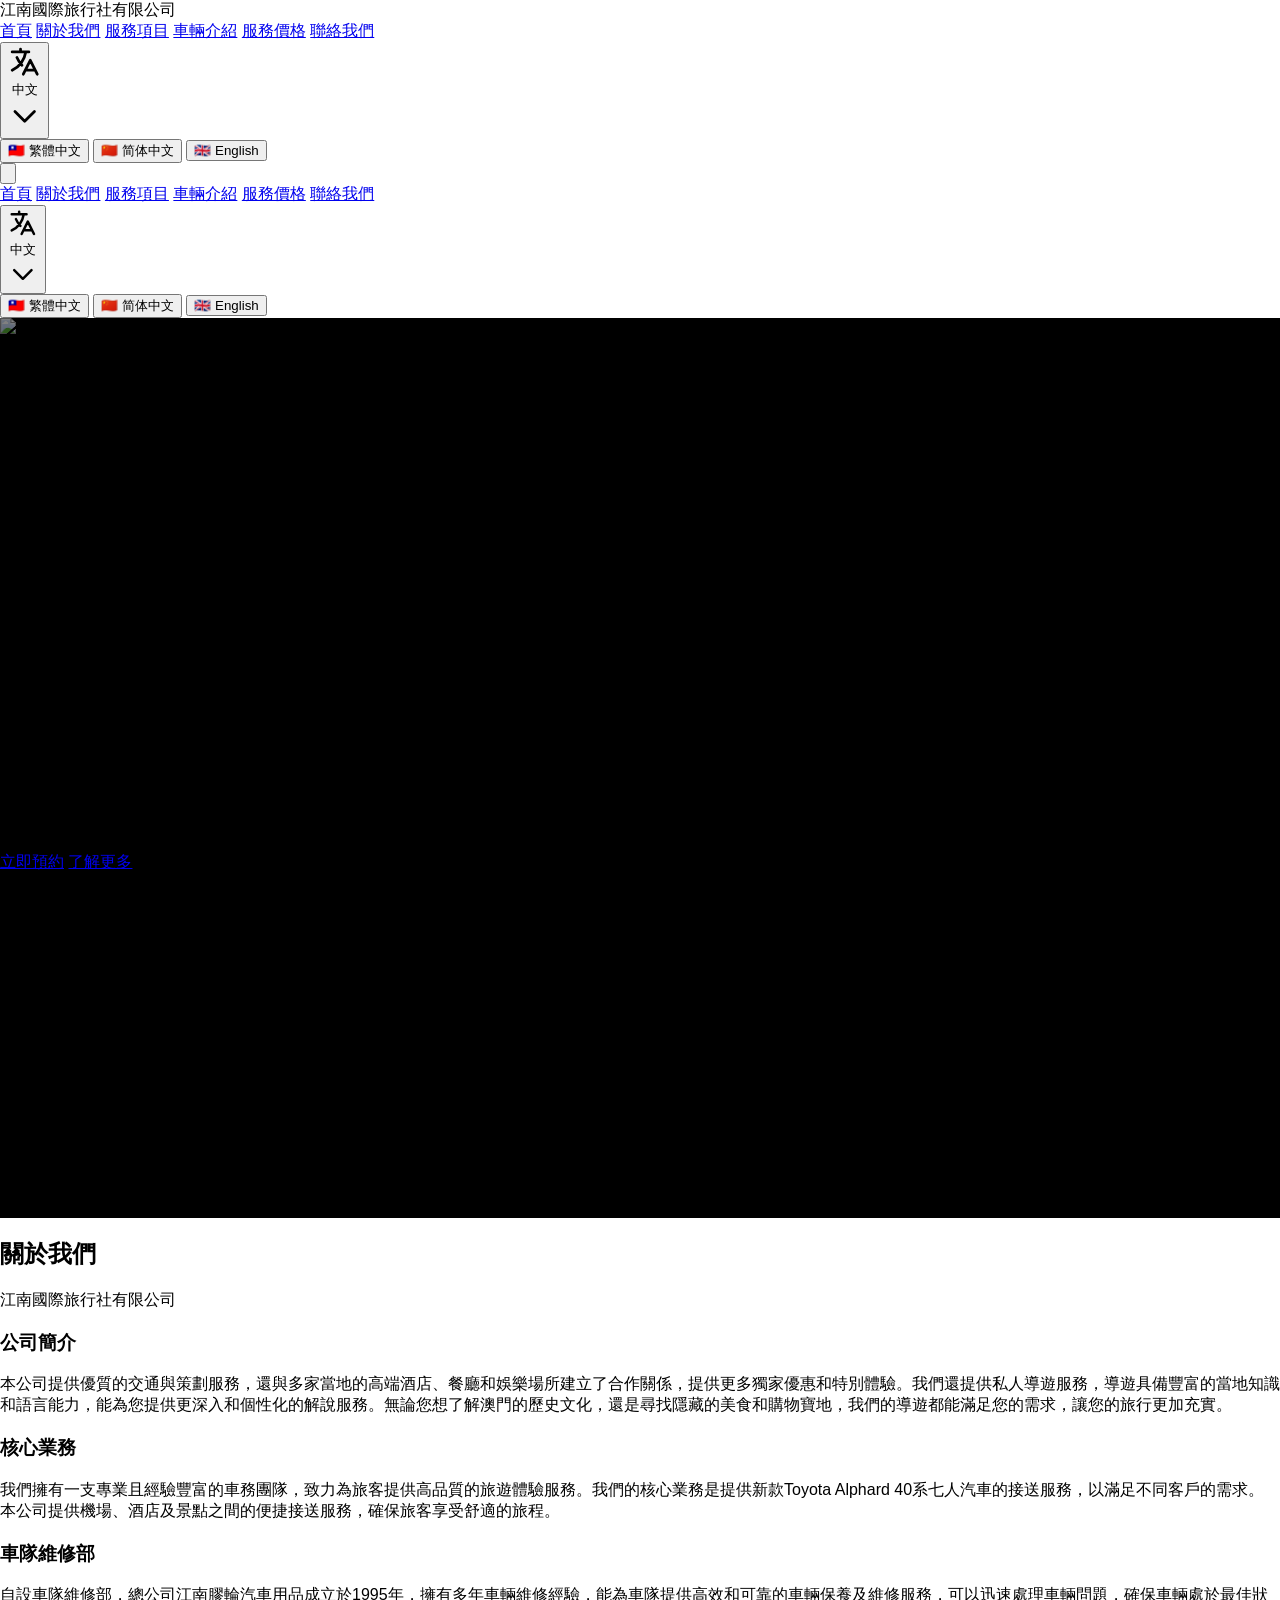
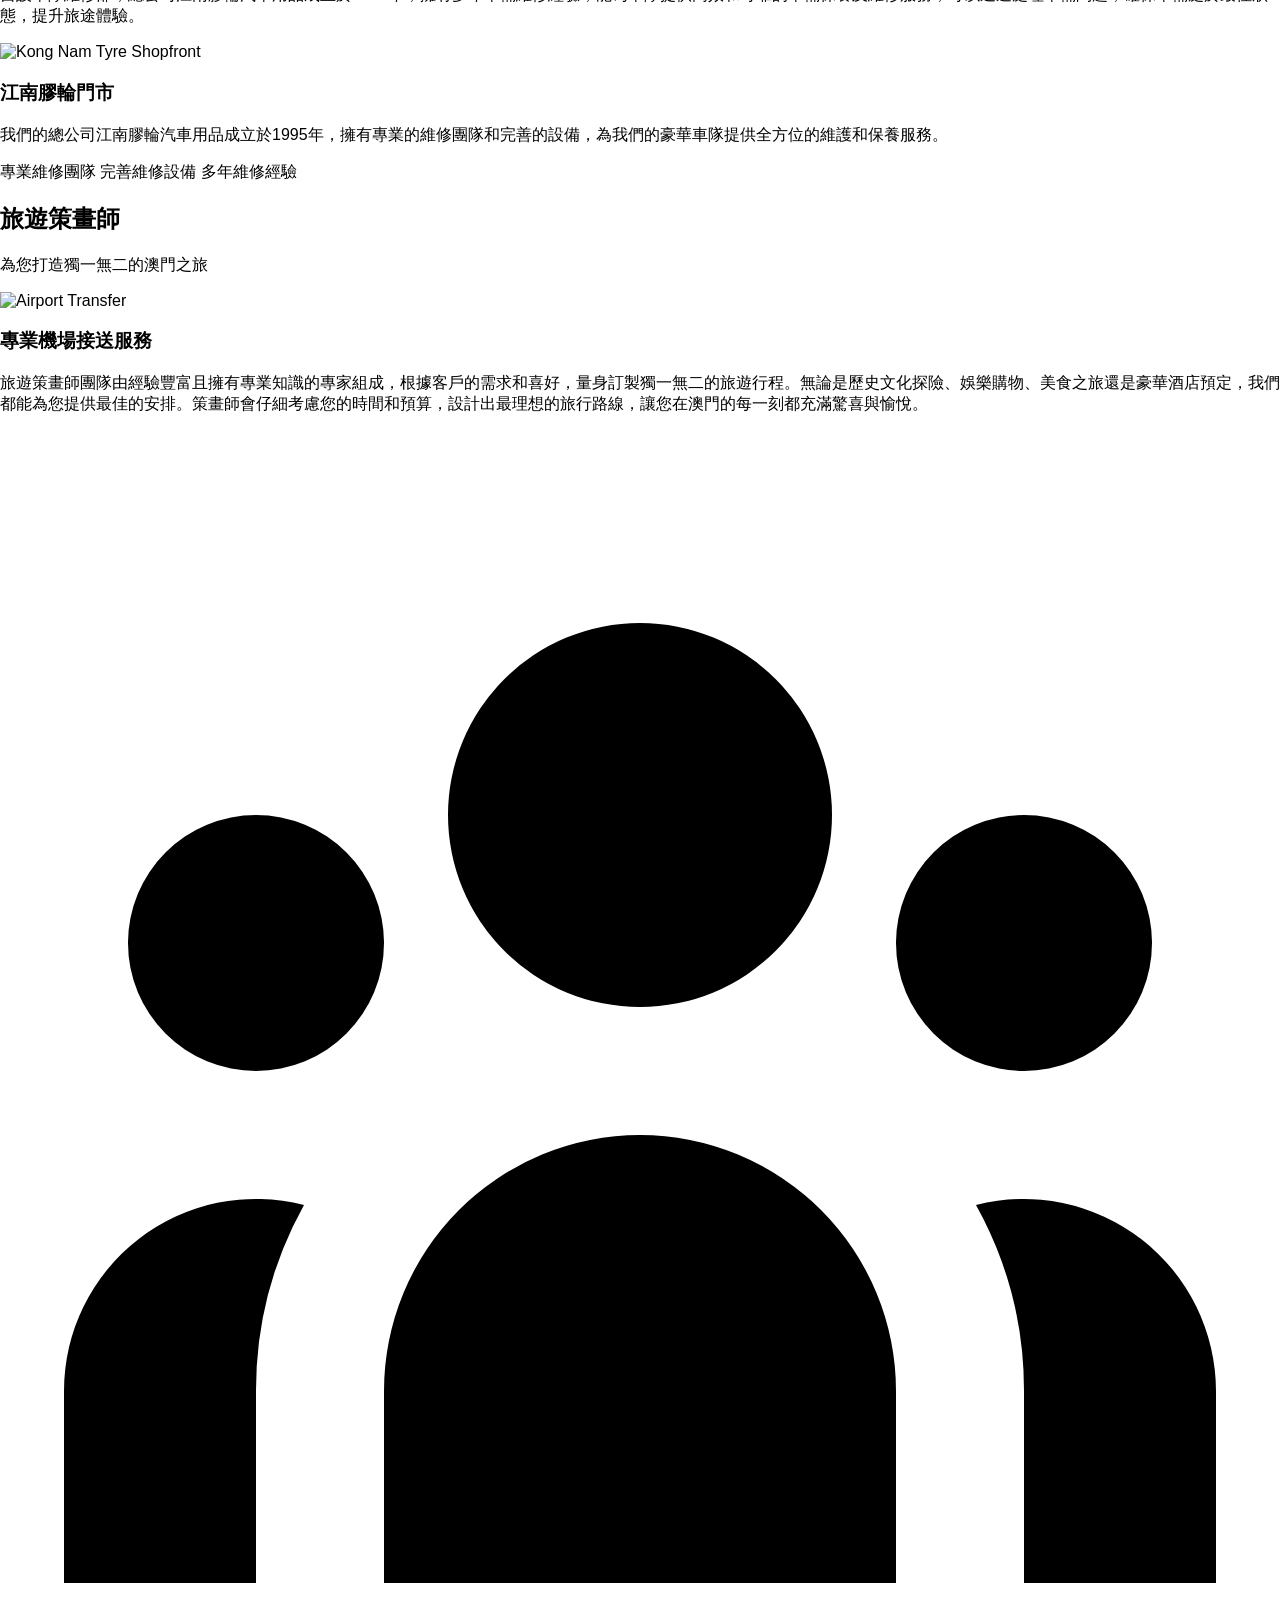
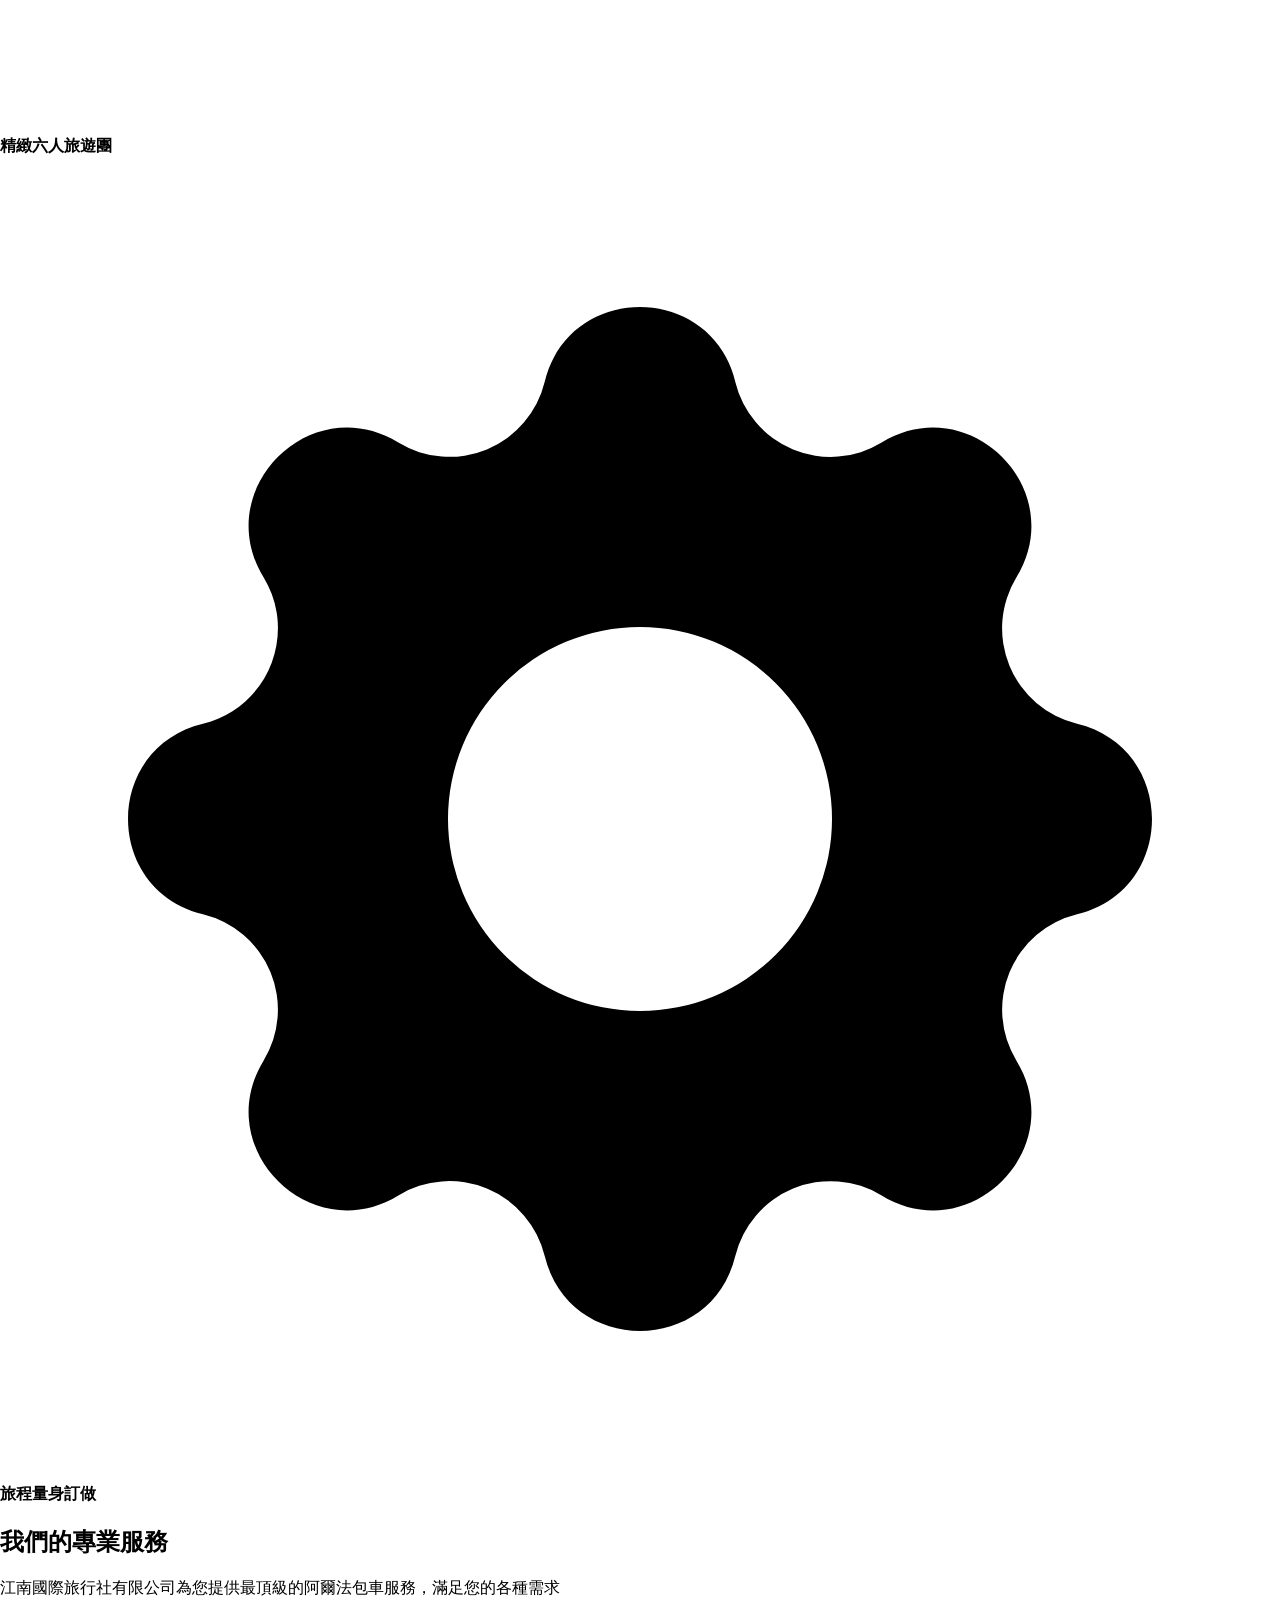
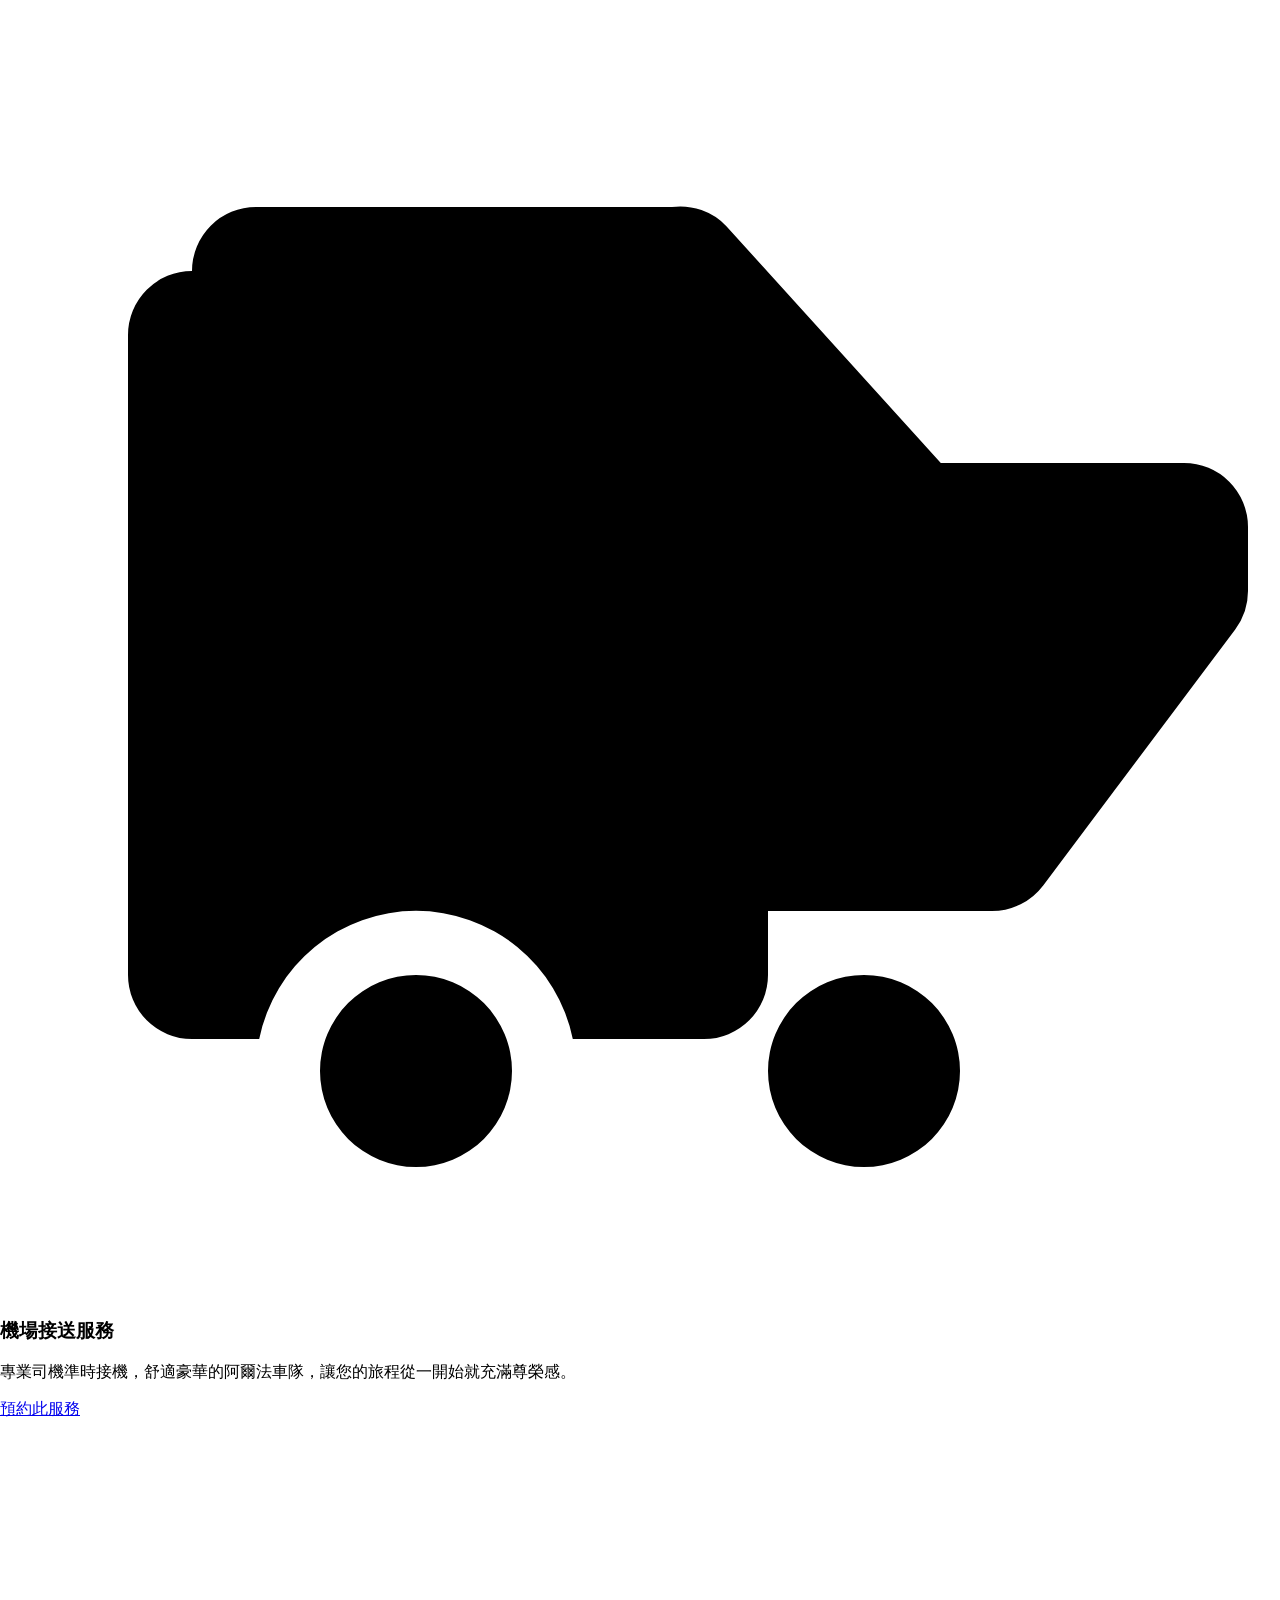
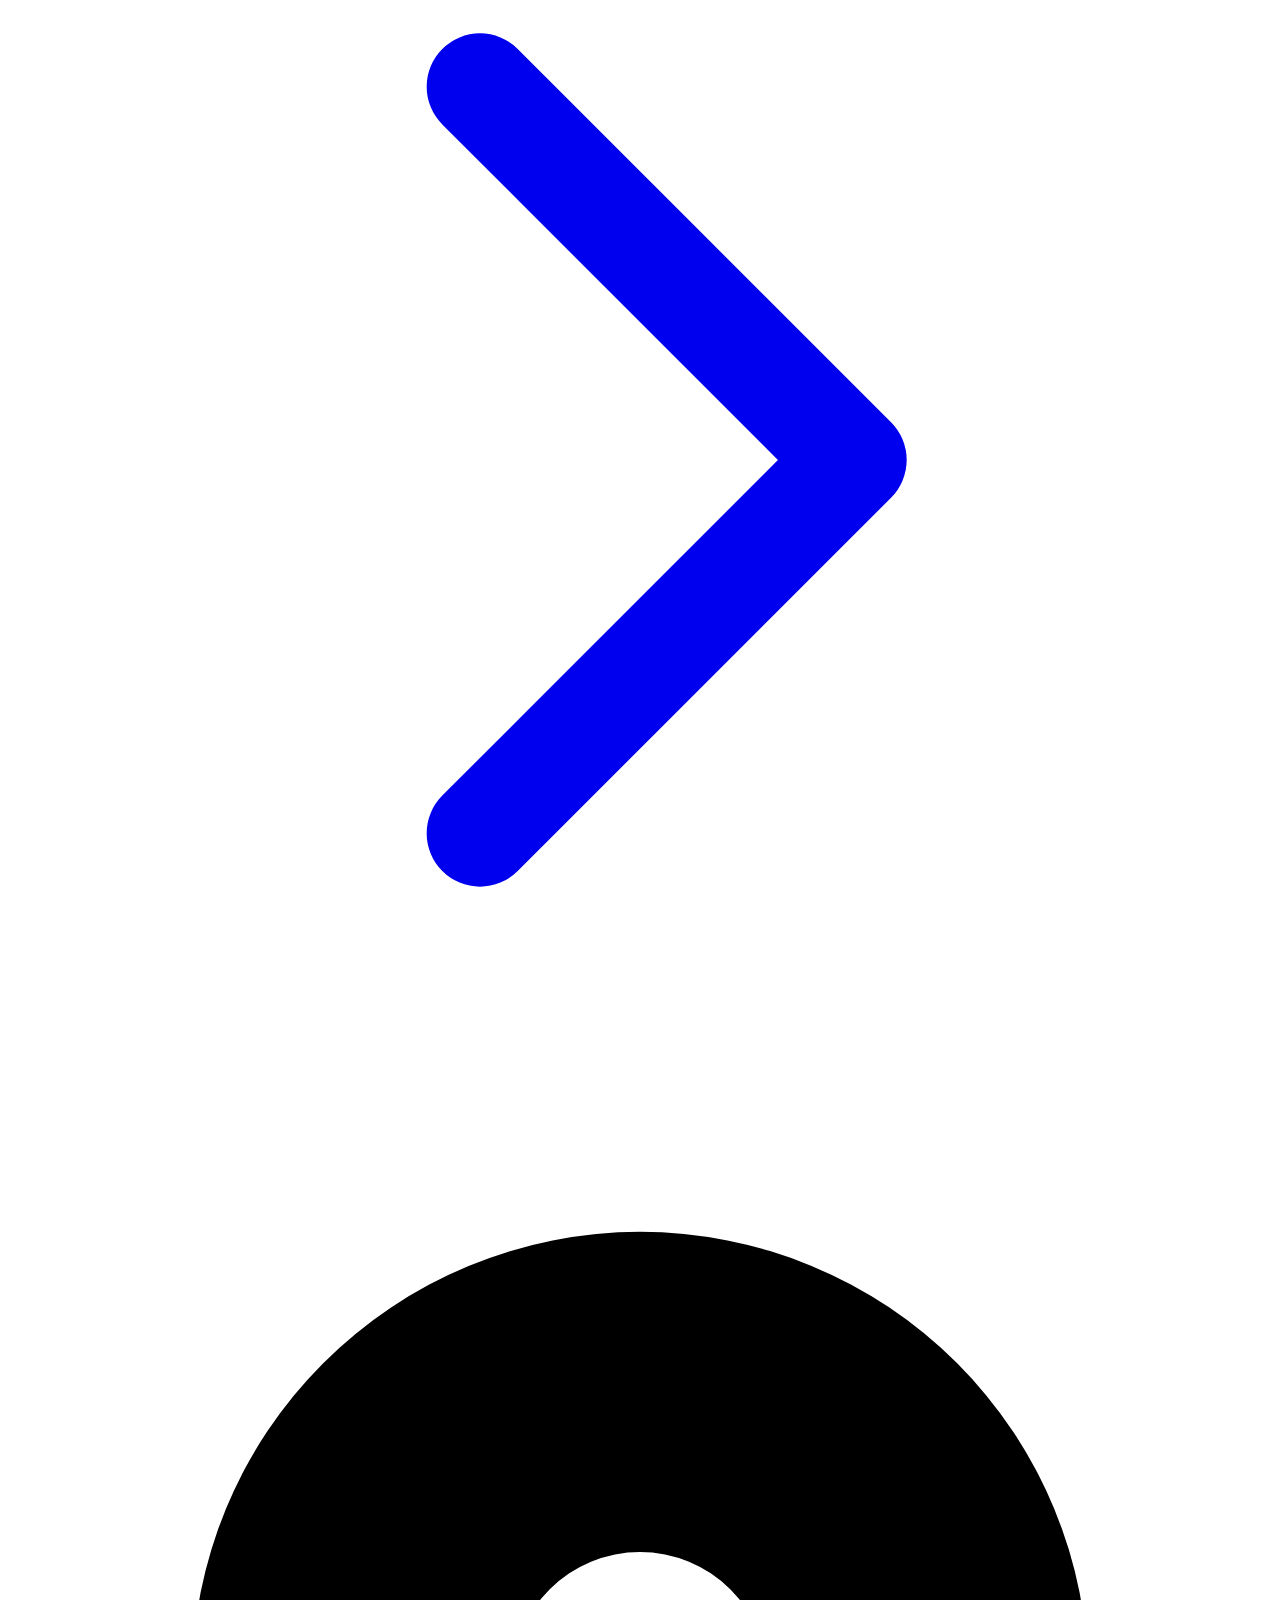
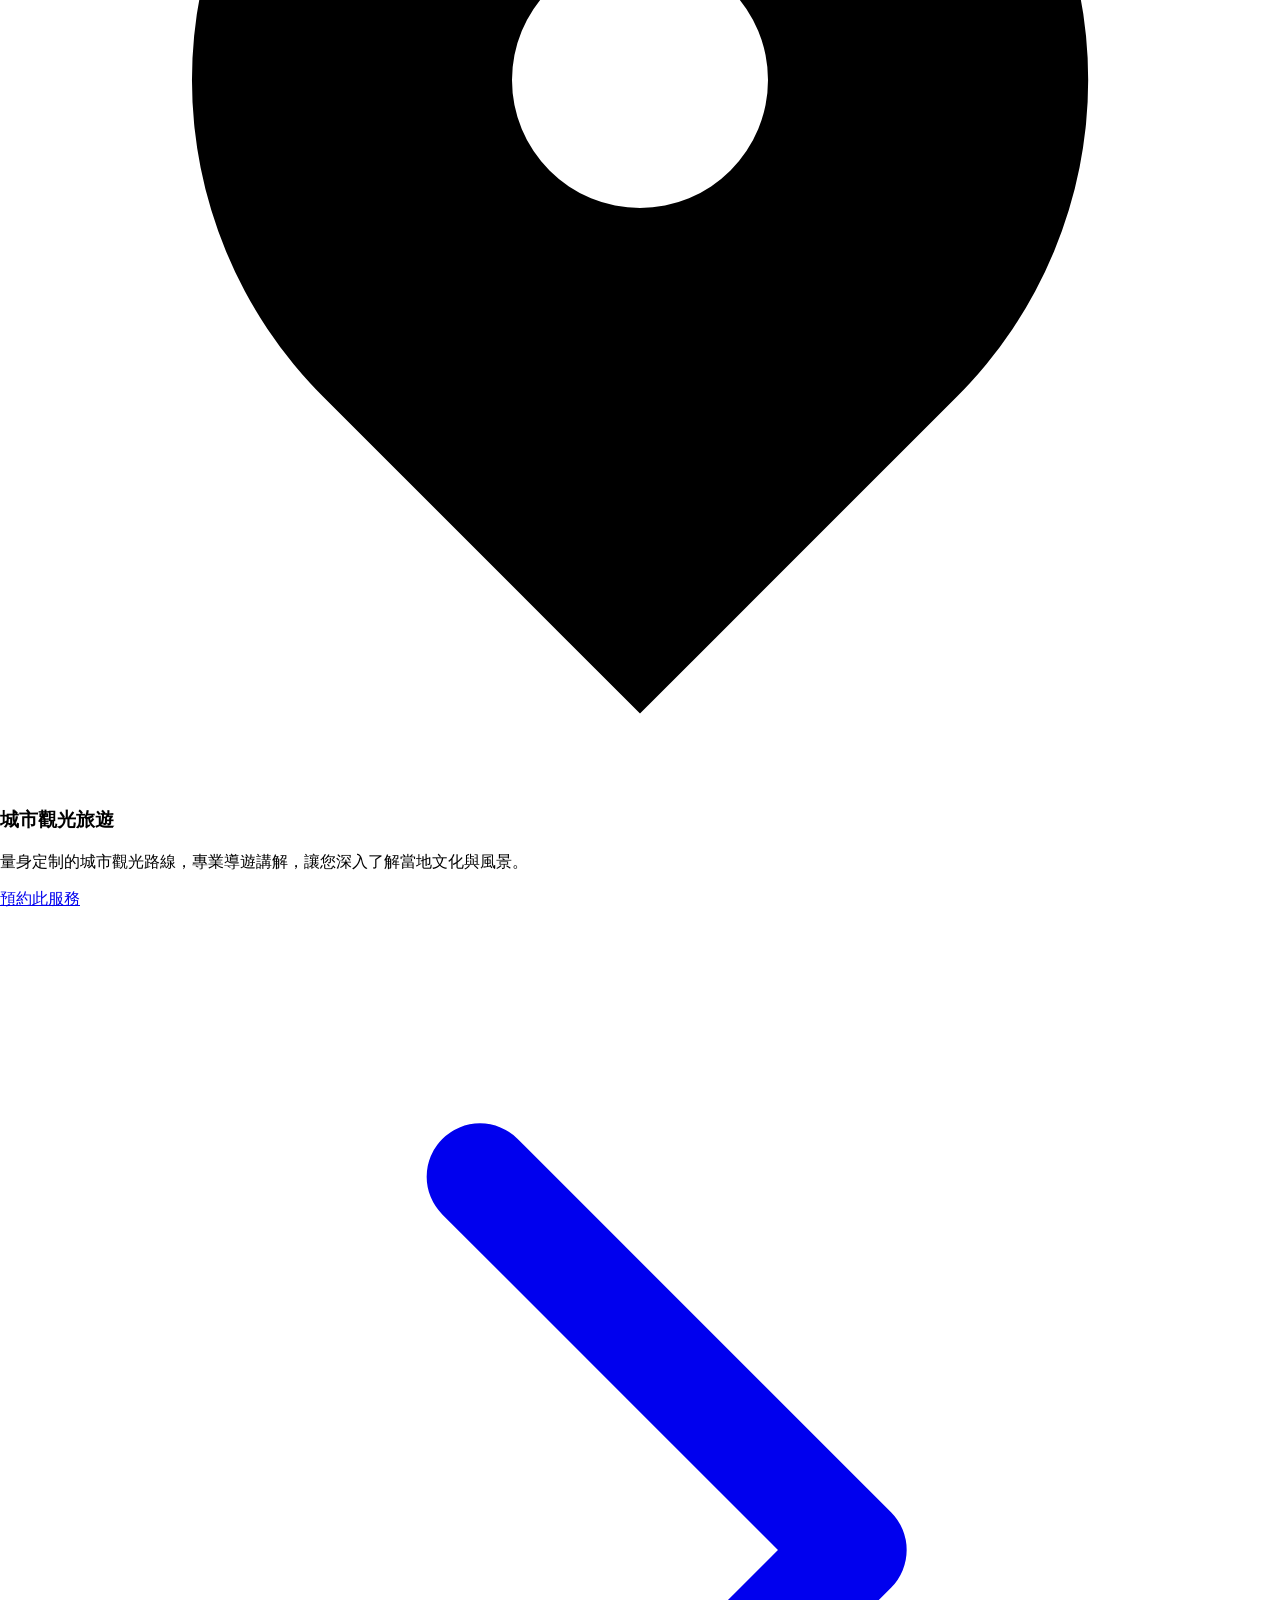
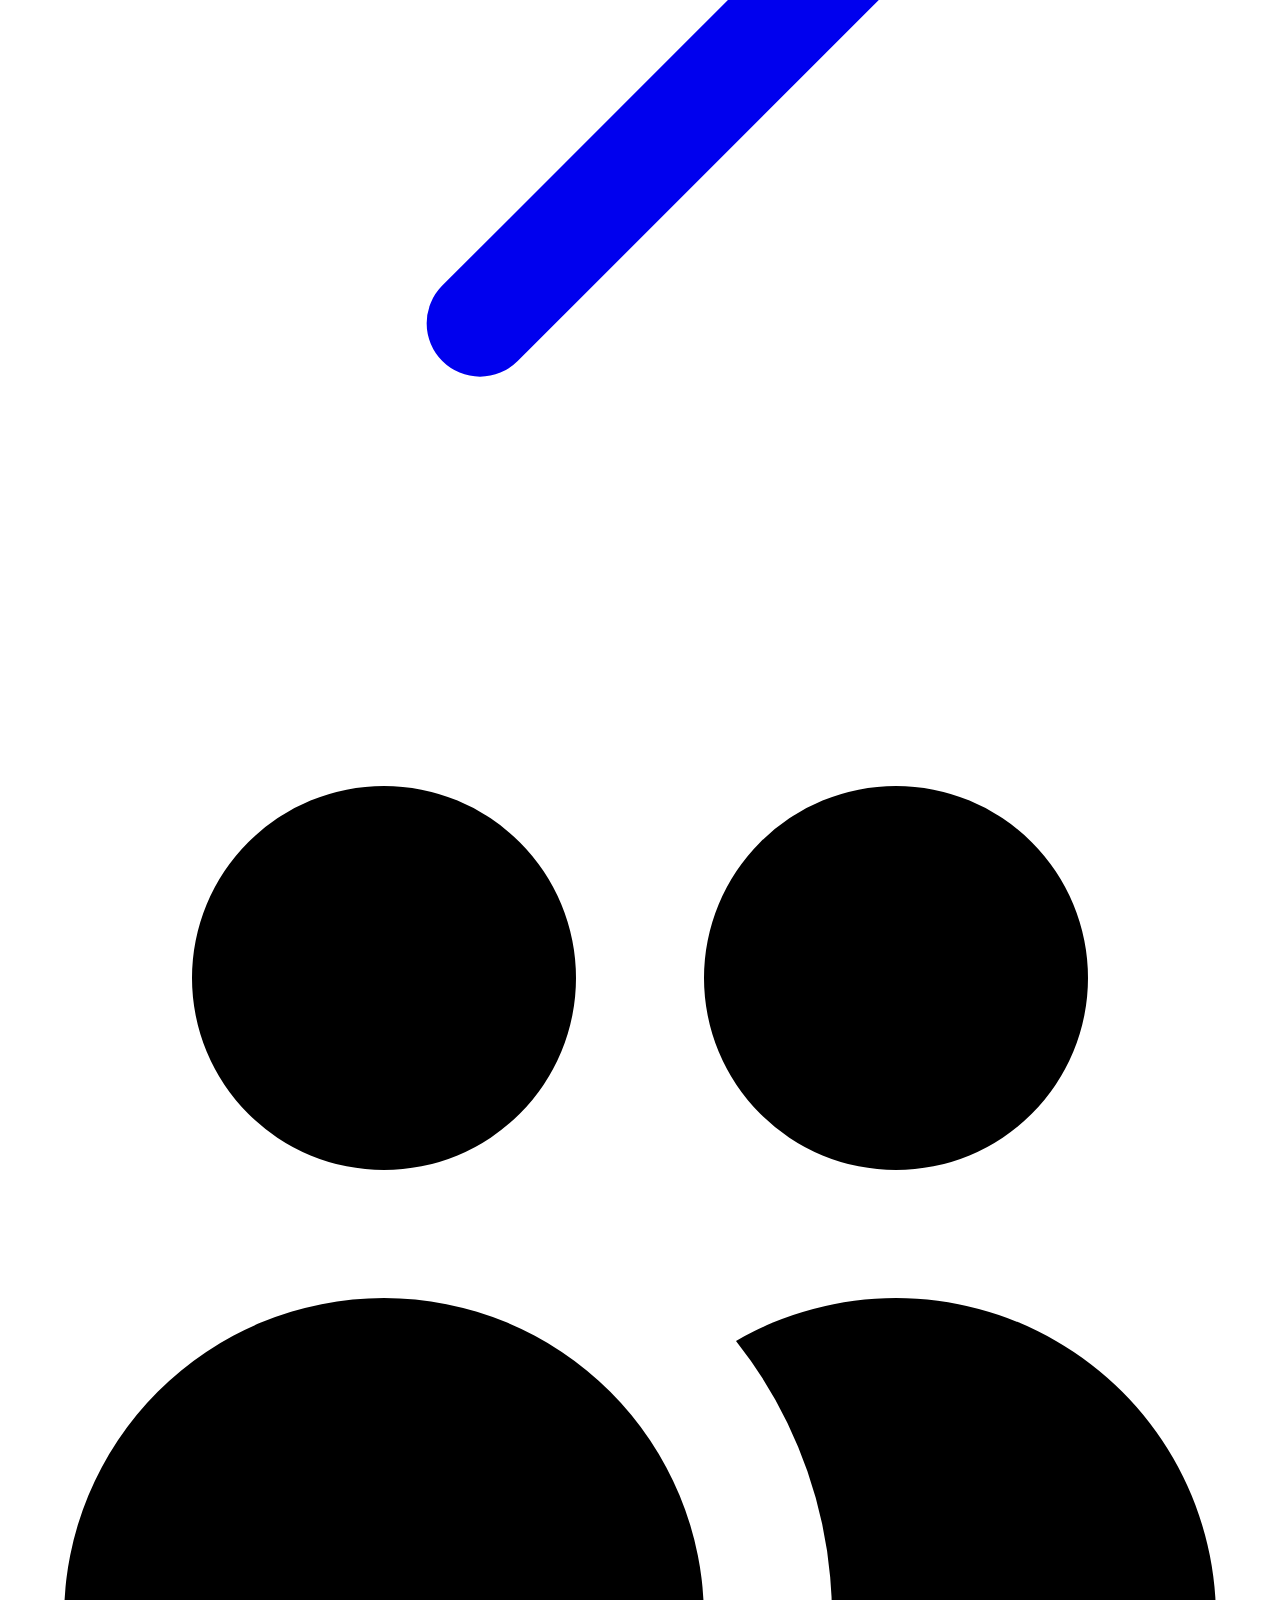
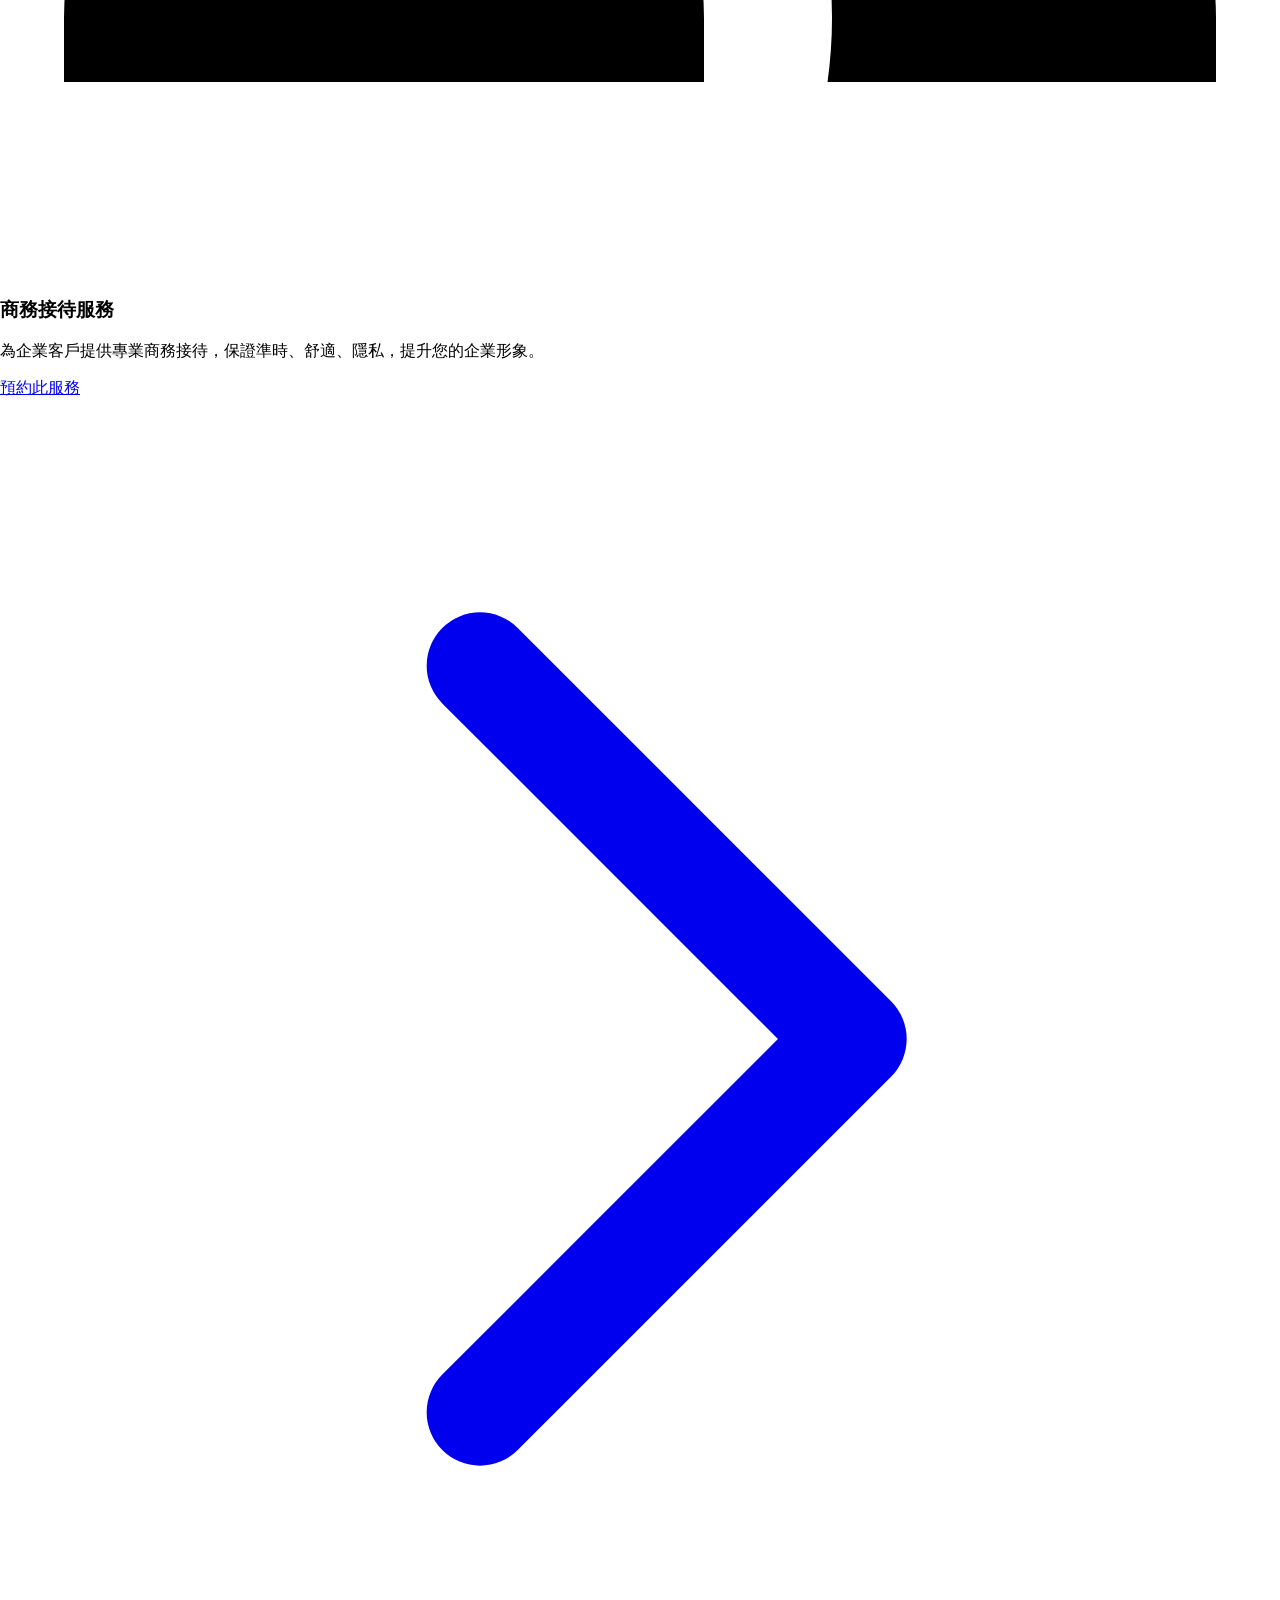
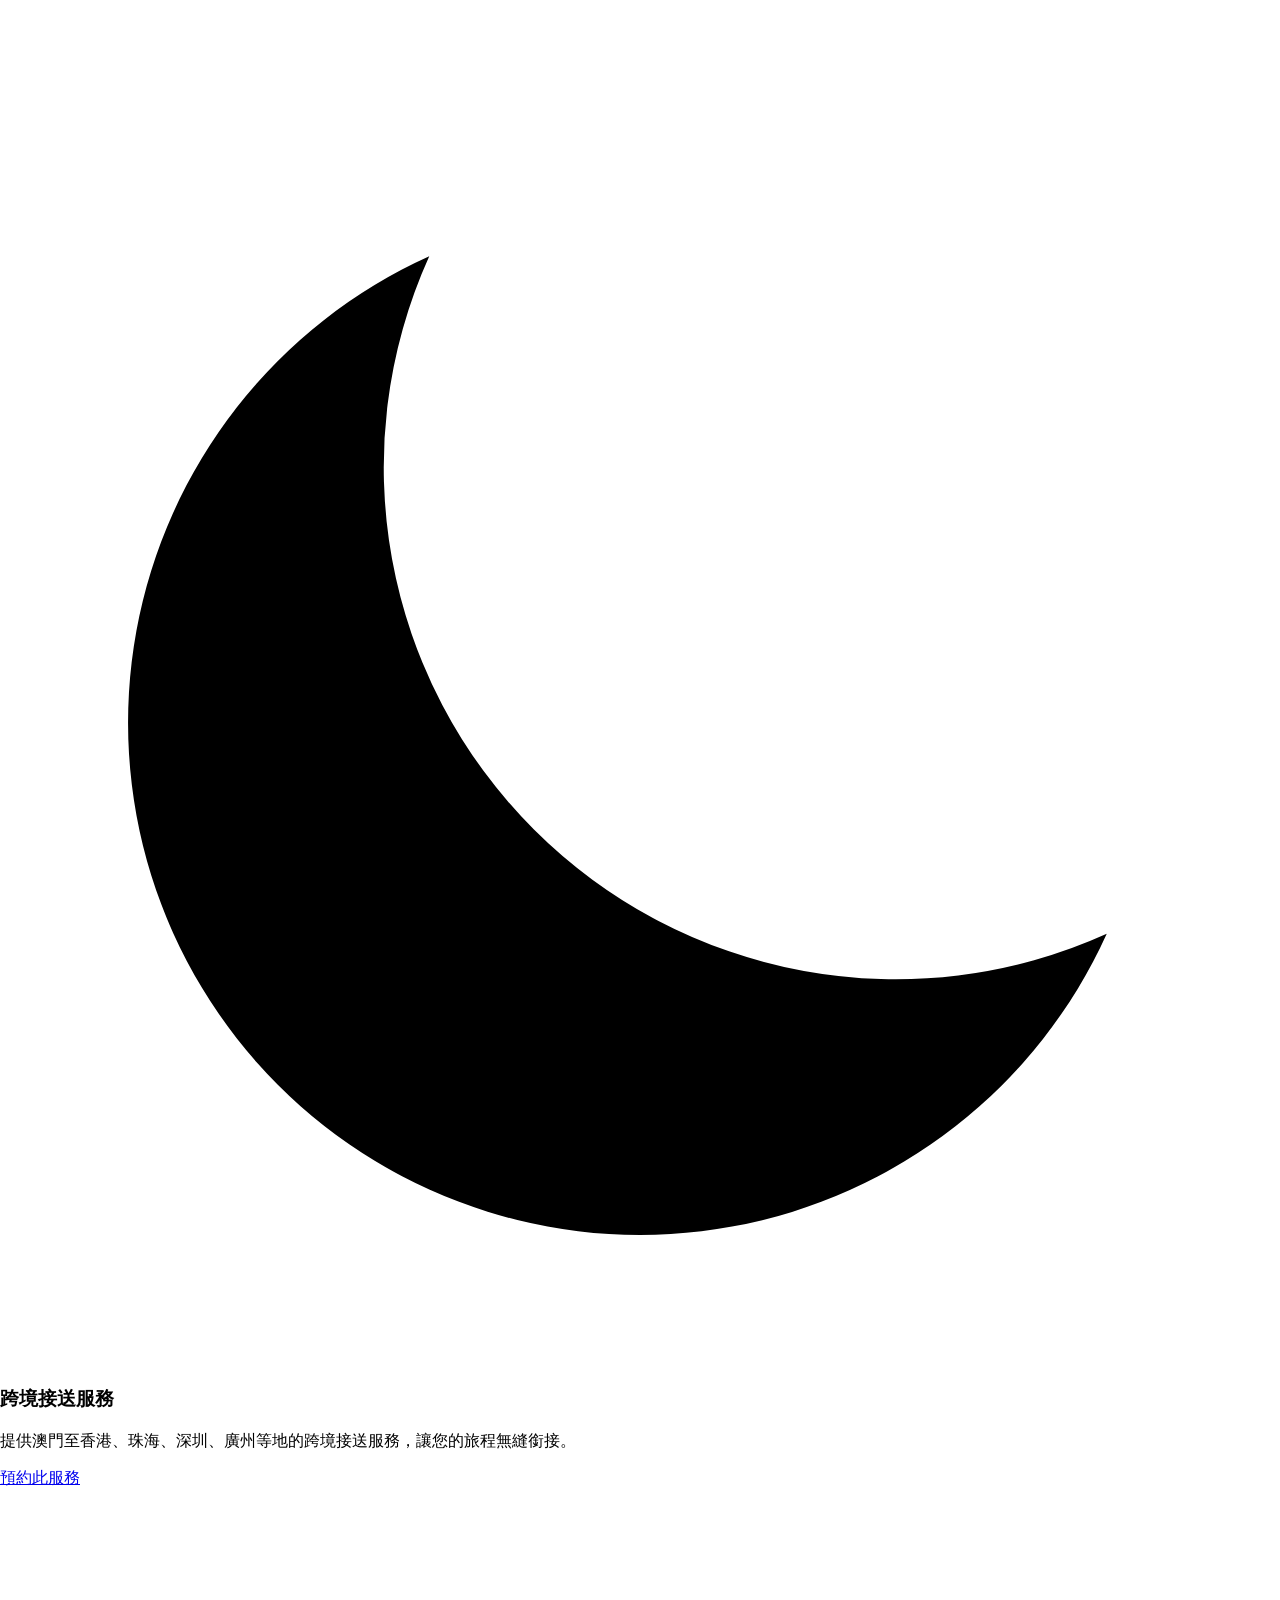
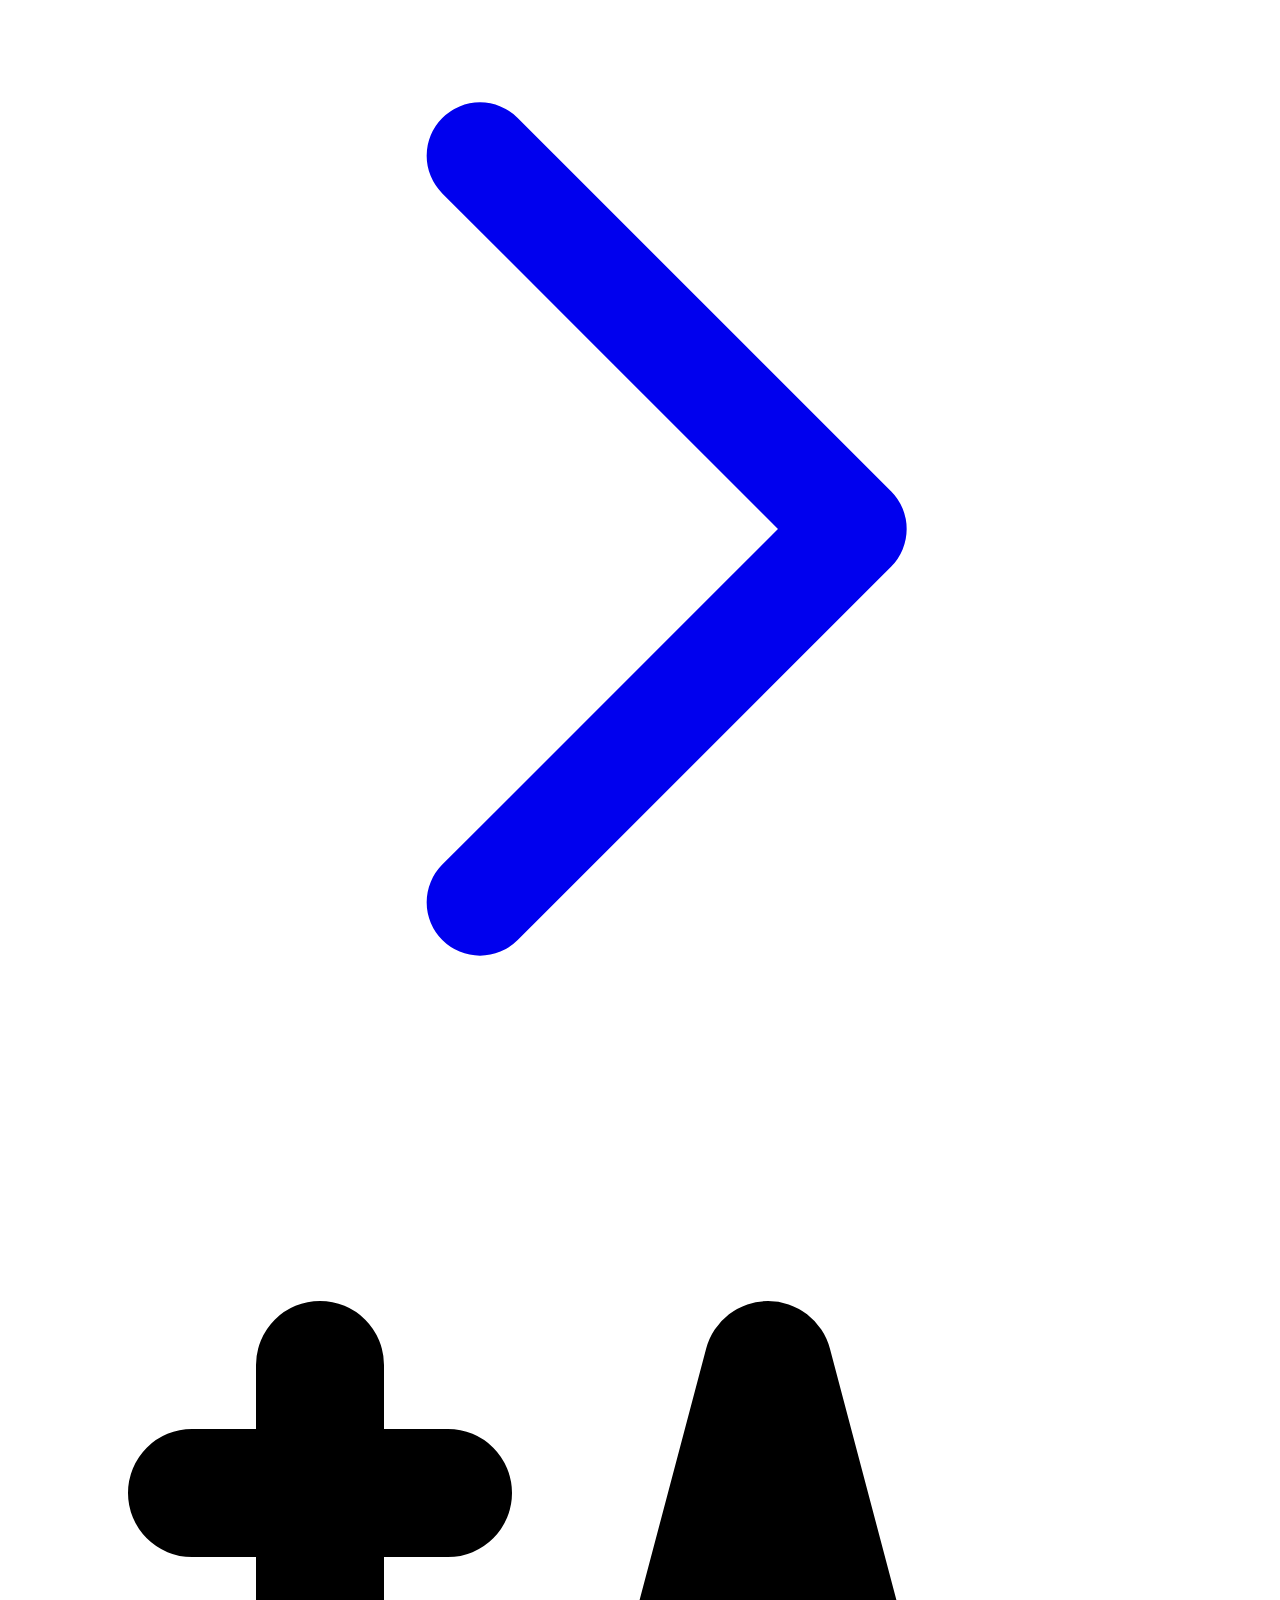
==== commit 7d939768: "[Requirement] Erasmus 新增多語系[繁、簡、English]" ====
--- a/index.html
+++ b/index.html
@@ -1,1829 +1,815 @@
 ﻿<!DOCTYPE html>
 <html lang="zh-TW">
+
 <head>
     <meta charset="UTF-8">
     <meta name="viewport" content="width=device-width, initial-scale=1.0">
-    <title>江南國際旅⾏社有限公司 - 豪華阿爾法訂製包車服務</title>
-    <script data-savepage-type="" type="text/plain" data-savepage-src="https://cdn.tailwindcss.com"></script>
+    <title>江南國際旅行社有限公司 - 豪華阿爾法訂製包車服務</title>
+
+    <meta name="description" content="江南國際旅行社有限公司提供豪華阿爾法訂製包車服務，專業機場接送、城市觀光、商務接待、跨境接送等。澳門至香港、珠海、深圳、廣州等地包車服務。">
+    <meta name="robots" content="index, follow">
+    <link rel="canonical" href="https://www.kongnantravel.com/">
+    <link rel="icon" type="image/x-icon" href="favicon.ico">
+    <!-- Open Graph tags for social media -->
+    <meta property="og:title" content="江南國際旅行社有限公司 - 豪華阿爾法訂製包車服務">
+    <meta property="og:description" content="專業豪華阿爾法訂製包車服務，澳門香港跨境接送，機場接送，商務接待">
+    <meta property="og:image"
+        content="https://raw.githubusercontent.com/Erasmus0917/kongnantravel/main/images/alphard-exterior.jpg">
+    <meta property="og:url" content="https://www.kongnantravel.com/">
+    <meta property="og:type" content="website">
+
+    <!-- Twitter Card -->
+    <meta name="twitter:card" content="summary_large_image">
+    <meta name="twitter:title" content="江南國際旅行社有限公司 - 豪華阿爾法訂製包車服務">
+    <meta name="twitter:description" content="專業豪華阿爾法訂製包車服務，澳門香港跨境接送">
+
+    <script src="https://cdn.tailwindcss.com"></script>
     <link rel="stylesheet" href="https://cdnjs.cloudflare.com/ajax/libs/font-awesome/6.0.0/css/all.min.css">
     <link rel="preload"
-          href="https://raw.githubusercontent.com/Erasmus0917/kongnantravel/main/images/alphard-exterior.jpg"
-          as="image">
-    <style>
-        html, body {
-            height: 100%;
-            margin: 0;
-        }
-
-        body {
-            font-family: 'Noto Sans TC', sans-serif;
-            scroll-behavior: smooth;
-        }
-
-        .playfair {
-            font-family: 'Playfair Display', serif;
-        }
-
-        /* 主容器設定 */
-        .hero-container {
-            position: relative;
-            height: 100vh;
-            width: 100%;
-            overflow: hidden;
-        }
-
-        /* 底層 (最下方) */
-        .gray-base {
-            position: absolute;
-            top: 0;
-            left: 0;
-            width: 100%;
-            height: 100%;
-            background-color: #000;
-            z-index: 1; /* 最底層 */
-        }
-
-        /* 圖片層 (中層) */
-        .image-layer {
-            position: absolute;
-            top: 0;
-            left: 0;
-            width: 100%;
-            height: 100%;
-            z-index: 5; /* 中間層 */
-        }
-
-        /* 內容區塊 (最上層) */
-        .content-layer {
-            position: absolute;
-            top: 0;
-            left: 0;
-            width: 100%;
-            height: 100%;
-            display: flex;
-            align-items: center;
-            justify-content: center;
-            z-index: 10; /* 最上層 */
-        }
-
-        .service-card:hover {
-            transform: translateY(-5px);
-            box-shadow: 0 20px 25px -5px rgba(0, 0, 0, 0.1), 0 10px 10px -5px rgba(0, 0, 0, 0.04);
-        }
-
-        .testimonial-card {
-            background-color: rgba(255, 255, 255, 0.8);
-            backdrop-filter: blur(10px);
-        }
-
-        .car-image {
-            transition: transform 0.5s ease;
-            height: 100%;
-            width: 100%;
-            object-fit: cover;
-        }
-
-        .car-image:hover {
-            transform: scale(1.03);
-        }
-
-        .rate-table {
-            border-collapse: collapse;
-            width: 100%;
-        }
-
-        .rate-table th, .rate-table td {
-            border: 1px solid #e5e7eb;
-            padding: 12px;
-            text-align: center;
-        }
-
-        .rate-table th {
-            background-color: #1e40af;
-            color: white;
-        }
-
-        .rate-table tr:nth-child(even) {
-            background-color: #f9fafb;
-        }
-
-        .image-gallery {
-            display: grid;
-            grid-template-columns: repeat(auto-fill, minmax(300px, 1fr));
-            gap: 1rem;
-        }
-
-        .image-gallery-item {
-            position: relative;
-            overflow: hidden;
-            border-radius: 0.5rem;
-            height: 250px;
-        }
-
-        .image-gallery-item img {
-            width: 100%;
-            height: 100%;
-            object-fit: cover;
-            transition: transform 0.3s ease;
-        }
-
-        .image-gallery-item:hover img {
-            transform: scale(1.05);
-        }
-
-        .image-caption {
-            position: absolute;
-            bottom: 0;
-            left: 0;
-            right: 0;
-            background: rgba(0, 0, 0, 0.7);
-            color: white;
-            padding: 0.75rem;
-            transform: translateY(100%);
-            transition: transform 0.3s ease;
-        }
-
-        .image-gallery-item:hover .image-caption {
-            transform: translateY(0);
-        }
-
-        .text-red-custom {
-            --tw-text-opacity: 1;
-            color: rgb(185 28 28 / var(--tw-text-opacity, 1));
-        }
-    </style>
-    <style>*, ::before, ::after {
-        --tw-border-spacing-x: 0;
-        --tw-border-spacing-y: 0;
-        --tw-translate-x: 0;
-        --tw-translate-y: 0;
-        --tw-rotate: 0;
-        --tw-skew-x: 0;
-        --tw-skew-y: 0;
-        --tw-scale-x: 1;
-        --tw-scale-y: 1;
-        --tw-pan-x: ;
-        --tw-pan-y: ;
-        --tw-pinch-zoom: ;
-        --tw-scroll-snap-strictness: proximity;
-        --tw-gradient-from-position: ;
-        --tw-gradient-via-position: ;
-        --tw-gradient-to-position: ;
-        --tw-ordinal: ;
-        --tw-slashed-zero: ;
-        --tw-numeric-figure: ;
-        --tw-numeric-spacing: ;
-        --tw-numeric-fraction: ;
-        --tw-ring-inset: ;
-        --tw-ring-offset-width: 0px;
-        --tw-ring-offset-color: #fff;
-        --tw-ring-color: rgb(59 130 246 / 0.5);
-        --tw-ring-offset-shadow: 0 0 #0000;
-        --tw-ring-shadow: 0 0 #0000;
-        --tw-shadow: 0 0 #0000;
-        --tw-shadow-colored: 0 0 #0000;
-        --tw-blur: ;
-        --tw-brightness: ;
-        --tw-contrast: ;
-        --tw-grayscale: ;
-        --tw-hue-rotate: ;
-        --tw-invert: ;
-        --tw-saturate: ;
-        --tw-sepia: ;
-        --tw-drop-shadow: ;
-        --tw-backdrop-blur: ;
-        --tw-backdrop-brightness: ;
-        --tw-backdrop-contrast: ;
-        --tw-backdrop-grayscale: ;
-        --tw-backdrop-hue-rotate: ;
-        --tw-backdrop-invert: ;
-        --tw-backdrop-opacity: ;
-        --tw-backdrop-saturate: ;
-        --tw-backdrop-sepia: ;
-        --tw-contain-size: ;
-        --tw-contain-layout: ;
-        --tw-contain-paint: ;
-        --tw-contain-style:
-    }
-
-    ::backdrop {
-        --tw-border-spacing-x: 0;
-        --tw-border-spacing-y: 0;
-        --tw-translate-x: 0;
-        --tw-translate-y: 0;
-        --tw-rotate: 0;
-        --tw-skew-x: 0;
-        --tw-skew-y: 0;
-        --tw-scale-x: 1;
-        --tw-scale-y: 1;
-        --tw-pan-x: ;
-        --tw-pan-y: ;
-        --tw-pinch-zoom: ;
-        --tw-scroll-snap-strictness: proximity;
-        --tw-gradient-from-position: ;
-        --tw-gradient-via-position: ;
-        --tw-gradient-to-position: ;
-        --tw-ordinal: ;
-        --tw-slashed-zero: ;
-        --tw-numeric-figure: ;
-        --tw-numeric-spacing: ;
-        --tw-numeric-fraction: ;
-        --tw-ring-inset: ;
-        --tw-ring-offset-width: 0px;
-        --tw-ring-offset-color: #fff;
-        --tw-ring-color: rgb(59 130 246 / 0.5);
-        --tw-ring-offset-shadow: 0 0 #0000;
-        --tw-ring-shadow: 0 0 #0000;
-        --tw-shadow: 0 0 #0000;
-        --tw-shadow-colored: 0 0 #0000;
-        --tw-blur: ;
-        --tw-brightness: ;
-        --tw-contrast: ;
-        --tw-grayscale: ;
-        --tw-hue-rotate: ;
-        --tw-invert: ;
-        --tw-saturate: ;
-        --tw-sepia: ;
-        --tw-drop-shadow: ;
-        --tw-backdrop-blur: ;
-        --tw-backdrop-brightness: ;
-        --tw-backdrop-contrast: ;
-        --tw-backdrop-grayscale: ;
-        --tw-backdrop-hue-rotate: ;
-        --tw-backdrop-invert: ;
-        --tw-backdrop-opacity: ;
-        --tw-backdrop-saturate: ;
-        --tw-backdrop-sepia: ;
-        --tw-contain-size: ;
-        --tw-contain-layout: ;
-        --tw-contain-paint: ;
-        --tw-contain-style:
-    }
-
-    /* ! tailwindcss v3.4.16 | MIT License | https://tailwindcss.com */
-    *, ::after, ::before {
-        box-sizing: border-box;
-        border-width: 0;
-        border-style: solid;
-        border-color: #e5e7eb
-    }
-
-    ::after, ::before {
-        --tw-content: ''
-    }
-
-    :host, html {
-        line-height: 1.5;
-        -webkit-text-size-adjust: 100%;
-        -moz-tab-size: 4;
-        tab-size: 4;
-        font-family: ui-sans-serif, system-ui, sans-serif, "Apple Color Emoji", "Segoe UI Emoji", "Segoe UI Symbol", "Noto Color Emoji";
-        font-feature-settings: normal;
-        font-variation-settings: normal;
-        -webkit-tap-highlight-color: transparent
-    }
-
-    body {
-        margin: 0;
-        line-height: inherit
-    }
-
-    hr {
-        height: 0;
-        color: inherit;
-        border-top-width: 1px
-    }
-
-    abbr:where([title]) {
-        -webkit-text-decoration: underline dotted;
-        text-decoration: underline dotted
-    }
-
-    h1, h2, h3, h4, h5, h6 {
-        font-size: inherit;
-        font-weight: inherit
-    }
-
-    a {
-        color: inherit;
-        text-decoration: inherit
-    }
-
-    b, strong {
-        font-weight: bolder
-    }
-
-    code, kbd, pre, samp {
-        font-family: ui-monospace, SFMono-Regular, Menlo, Monaco, Consolas, "Liberation Mono", "Courier New", monospace;
-        font-feature-settings: normal;
-        font-variation-settings: normal;
-        font-size: 1em
-    }
-
-    small {
-        font-size: 80%
-    }
-
-    sub, sup {
-        font-size: 75%;
-        line-height: 0;
-        position: relative;
-        vertical-align: baseline
-    }
-
-    sub {
-        bottom: -.25em
-    }
-
-    sup {
-        top: -.5em
-    }
-
-    table {
-        text-indent: 0;
-        border-color: inherit;
-        border-collapse: collapse
-    }
-
-    button, input, optgroup, select, textarea {
-        font-family: inherit;
-        font-feature-settings: inherit;
-        font-variation-settings: inherit;
-        font-size: 100%;
-        font-weight: inherit;
-        line-height: inherit;
-        letter-spacing: inherit;
-        color: inherit;
-        margin: 0;
-        padding: 0
-    }
-
-    button, select {
-        text-transform: none
-    }
-
-    button, input:where([type=button]), input:where([type=reset]), input:where([type=submit]) {
-        -webkit-appearance: button;
-        background-color: transparent;
-        background-image: none
-    }
-
-    :-moz-focusring {
-        outline: auto
-    }
-
-    :-moz-ui-invalid {
-        box-shadow: none
-    }
-
-    progress {
-        vertical-align: baseline
-    }
-
-    ::-webkit-inner-spin-button, ::-webkit-outer-spin-button {
-        height: auto
-    }
-
-    [type=search] {
-        -webkit-appearance: textfield;
-        outline-offset: -2px
-    }
-
-    ::-webkit-search-decoration {
-        -webkit-appearance: none
-    }
-
-    ::-webkit-file-upload-button {
-        -webkit-appearance: button;
-        font: inherit
-    }
-
-    summary {
-        display: list-item
-    }
-
-    blockquote, dd, dl, figure, h1, h2, h3, h4, h5, h6, hr, p, pre {
-        margin: 0
-    }
-
-    fieldset {
-        margin: 0;
-        padding: 0
-    }
-
-    legend {
-        padding: 0
-    }
-
-    menu, ol, ul {
-        list-style: none;
-        margin: 0;
-        padding: 0
-    }
-
-    dialog {
-        padding: 0
-    }
-
-    textarea {
-        resize: vertical
-    }
-
-    input::placeholder, textarea::placeholder {
-        opacity: 1;
-        color: #9ca3af
-    }
-
-    [role=button], button {
-        cursor: pointer
-    }
-
-    :disabled {
-        cursor: default
-    }
-
-    audio, embed, iframe, img, object, svg, video {
-        display: block;
-        vertical-align: middle
-    }
-
-    img, video {
-        max-width: 100%;
-        height: auto
-    }
-
-    [hidden]:where(:not([hidden=until-found])) {
-        display: none
-    }
-
-    .fixed {
-        position: fixed
-    }
-
-    .relative {
-        position: relative
-    }
-
-    .z-50 {
-        z-index: 50
-    }
-
-    .mx-auto {
-        margin-left: auto;
-        margin-right: auto
-    }
-
-    .mb-1 {
-        margin-bottom: 0.25rem
-    }
-
-    .mb-10 {
-        margin-bottom: 2.5rem
-    }
-
-    .mb-12 {
-        margin-bottom: 3rem
-    }
-
-    .mb-16 {
-        margin-bottom: 4rem
-    }
-
-    .mb-2 {
-        margin-bottom: 0.5rem
-    }
-
-    .mb-3 {
-        margin-bottom: 0.75rem
-    }
-
-    .mb-4 {
-        margin-bottom: 1rem
-    }
-
-    .mb-6 {
-        margin-bottom: 1.5rem
-    }
-
-    .mb-8 {
-        margin-bottom: 2rem
-    }
-
-    .ml-1 {
-        margin-left: 0.25rem
-    }
-
-    .mr-3 {
-        margin-right: 0.75rem
-    }
-
-    .mr-4 {
-        margin-right: 1rem
-    }
-
-    .mt-1 {
-        margin-top: 0.25rem
-    }
-
-    .mt-12 {
-        margin-top: 3rem
-    }
-
-    .mt-16 {
-        margin-top: 4rem
-    }
-
-    .mt-6 {
-        margin-top: 1.5rem
-    }
-
-    .mt-8 {
-        margin-top: 2rem
-    }
-
-    .block {
-        display: block
-    }
-
-    .inline-block {
-        display: inline-block
-    }
-
-    .flex {
-        display: flex
-    }
-
-    .inline-flex {
-        display: inline-flex
-    }
-
-    .grid {
-        display: grid
-    }
-
-    .hidden {
-        display: none
-    }
-
-    .h-10 {
-        height: 2.5rem
-    }
-
-    .h-12 {
-        height: 3rem
-    }
-
-    .h-16 {
-        height: 4rem
-    }
-
-    .h-4 {
-        height: 1rem
-    }
-
-    .h-6 {
-        height: 1.5rem
-    }
-
-    .h-64 {
-        height: 16rem
-    }
-
-    .h-8 {
-        height: 2rem
-    }
-
-    .h-full {
-        height: 100%
-    }
-
-    .h-screen {
-        height: 100vh
-    }
-
-    .w-10 {
-        width: 2.5rem
-    }
-
-    .w-12 {
-        width: 3rem
-    }
-
-    .w-4 {
-        width: 1rem
-    }
-
-    .w-6 {
-        width: 1.5rem
-    }
-
-    .w-8 {
-        width: 2rem
-    }
-
-    .w-full {
-        width: 100%
-    }
-
-    .max-w-3xl {
-        max-width: 48rem
-    }
-
-    .max-w-7xl {
-        max-width: 80rem
-    }
-
-    .flex-shrink-0 {
-        flex-shrink: 0
-    }
-
-    .grid-cols-1 {
-        grid-template-columns:repeat(1, minmax(0, 1fr))
-    }
-
-    .grid-cols-2 {
-        grid-template-columns:repeat(2, minmax(0, 1fr))
-    }
-
-    .flex-col {
-        flex-direction: column
-    }
-
-    .flex-wrap {
-        flex-wrap: wrap
-    }
-
-    .items-start {
-        align-items: flex-start
-    }
-
-    .items-center {
-        align-items: center
-    }
-
-    .justify-center {
-        justify-content: center
-    }
-
-    .justify-between {
-        justify-content: space-between
-    }
-
-    .gap-10 {
-        gap: 2.5rem
-    }
-
-    .gap-12 {
-        gap: 3rem
-    }
-
-    .gap-3 {
-        gap: 0.75rem
-    }
-
-    .gap-4 {
-        gap: 1rem
-    }
-
-    .gap-6 {
-        gap: 1.5rem
-    }
-
-    .gap-8 {
-        gap: 2rem
-    }
-
-    .space-x-4 > :not([hidden]) ~ :not([hidden]) {
-        --tw-space-x-reverse: 0;
-        margin-right: calc(1rem * var(--tw-space-x-reverse));
-        margin-left: calc(1rem * calc(1 - var(--tw-space-x-reverse)))
-    }
-
-    .space-x-8 > :not([hidden]) ~ :not([hidden]) {
-        --tw-space-x-reverse: 0;
-        margin-right: calc(2rem * var(--tw-space-x-reverse));
-        margin-left: calc(2rem * calc(1 - var(--tw-space-x-reverse)))
-    }
-
-    .space-y-1 > :not([hidden]) ~ :not([hidden]) {
-        --tw-space-y-reverse: 0;
-        margin-top: calc(0.25rem * calc(1 - var(--tw-space-y-reverse)));
-        margin-bottom: calc(0.25rem * var(--tw-space-y-reverse))
-    }
-
-    .space-y-4 > :not([hidden]) ~ :not([hidden]) {
-        --tw-space-y-reverse: 0;
-        margin-top: calc(1rem * calc(1 - var(--tw-space-y-reverse)));
-        margin-bottom: calc(1rem * var(--tw-space-y-reverse))
-    }
-
-    .overflow-hidden {
-        overflow: hidden
-    }
-
-    .overflow-x-auto {
-        overflow-x: auto
-    }
-
-    .rounded-full {
-        border-radius: 9999px
-    }
-
-    .rounded-lg {
-        border-radius: 0.5rem
-    }
-
-    .rounded-xl {
-        border-radius: 0.75rem
-    }
-
-    .border {
-        border-width: 1px
-    }
-
-    .border-2 {
-        border-width: 2px
-    }
-
-    .border-gray-100 {
-        --tw-border-opacity: 1;
-        border-color: rgb(243 244 246 / var(--tw-border-opacity, 1))
-    }
-
-    .border-gray-300 {
-        --tw-border-opacity: 1;
-        border-color: rgb(209 213 219 / var(--tw-border-opacity, 1))
-    }
-
-    .border-white {
-        --tw-border-opacity: 1;
-        border-color: rgb(255 255 255 / var(--tw-border-opacity, 1))
-    }
-
-    .bg-gray-50 {
-        --tw-bg-opacity: 1;
-        background-color: rgb(249 250 251 / var(--tw-bg-opacity, 1))
-    }
-
-    .bg-blue-100 {
-        --tw-bg-opacity: 1;
-        background-color: rgb(219 234 254 / var(--tw-bg-opacity, 1))
-    }
-
-    .bg-blue-50 {
-        --tw-bg-opacity: 1;
-        background-color: rgb(239 246 255 / var(--tw-bg-opacity, 1))
-    }
-
-    .bg-blue-800 {
-        --tw-bg-opacity: 1;
-        background-color: rgb(30 64 175 / var(--tw-bg-opacity, 1))
-    }
-
-    .bg-transparent {
-        background-color: transparent
-    }
-
-    .bg-white {
-        --tw-bg-opacity: 1;
-        background-color: rgb(255 255 255 / var(--tw-bg-opacity, 1))
-    }
-
-    .object-cover {
-        object-fit: cover
-    }
-
-    .p-4 {
-        padding: 1rem
-    }
-
-    .p-6 {
-        padding: 1.5rem
-    }
-
-    .p-8 {
-        padding: 2rem
-    }
-
-    .px-2 {
-        padding-left: 0.5rem;
-        padding-right: 0.5rem
-    }
-
-    .px-3 {
-        padding-left: 0.75rem;
-        padding-right: 0.75rem
-    }
-
-    .px-4 {
-        padding-left: 1rem;
-        padding-right: 1rem
-    }
-
-    .px-6 {
-        padding-left: 1.5rem;
-        padding-right: 1.5rem
-    }
-
-    .px-8 {
-        padding-left: 2rem;
-        padding-right: 2rem
-    }
-
-    .py-1 {
-        padding-top: 0.25rem;
-        padding-bottom: 0.25rem
-    }
-
-    .py-2 {
-        padding-top: 0.5rem;
-        padding-bottom: 0.5rem
-    }
-
-    .py-20 {
-        padding-top: 5rem;
-        padding-bottom: 5rem
-    }
-
-    .py-3 {
-        padding-top: 0.75rem;
-        padding-bottom: 0.75rem
-    }
-
-    .pb-3 {
-        padding-bottom: 0.75rem
-    }
-
-    .pt-2 {
-        padding-top: 0.5rem
-    }
-
-    .text-center {
-        text-align: center
-    }
-
-    .text-2xl {
-        font-size: 1.5rem;
-        line-height: 2rem
-    }
-
-    .text-3xl {
-        font-size: 1.875rem;
-        line-height: 2.25rem
-    }
-
-    .text-4xl {
-        font-size: 2.25rem;
-        line-height: 2.5rem
-    }
-
-    .text-lg {
-        font-size: 1.125rem;
-        line-height: 1.75rem
-    }
-
-    .text-sm {
-        font-size: 0.875rem;
-        line-height: 1.25rem
-    }
-
-    .text-xl {
-        font-size: 1.25rem;
-        line-height: 1.75rem
-    }
-
-    .font-bold {
-        font-weight: 700
-    }
-
-    .font-medium {
-        font-weight: 500
-    }
-
-    .italic {
-        font-style: italic
-    }
-
-    .text-black {
-        --tw-text-opacity: 1;
-        color: rgb(0 0 0 / var(--tw-text-opacity, 1))
-    }
-
-    .text-blue-800 {
-        --tw-text-opacity: 1;
-        color: rgb(30 64 175 / var(--tw-text-opacity, 1))
-    }
-
-    .text-gray-600 {
-        --tw-text-opacity: 1;
-        color: rgb(75 85 99 / var(--tw-text-opacity, 1))
-    }
-
-    .text-gray-700 {
-        --tw-text-opacity: 1;
-        color: rgb(55 65 81 / var(--tw-text-opacity, 1))
-    }
-
-    .text-gray-900 {
-        --tw-text-opacity: 1;
-        color: rgb(17 24 39 / var(--tw-text-opacity, 1))
-    }
-
-    .text-white {
-        --tw-text-opacity: 1;
-        color: rgb(255 255 255 / var(--tw-text-opacity, 1))
-    }
-
-    .shadow-lg {
-        --tw-shadow: 0 10px 15px -3px rgb(0 0 0 / 0.1), 0 4px 6px -4px rgb(0 0 0 / 0.1);
-        --tw-shadow-colored: 0 10px 15px -3px var(--tw-shadow-color), 0 4px 6px -4px var(--tw-shadow-color);
-        box-shadow: var(--tw-ring-offset-shadow, 0 0 #0000), var(--tw-ring-shadow, 0 0 #0000), var(--tw-shadow)
-    }
-
-    .shadow-md {
-        --tw-shadow: 0 4px 6px -1px rgb(0 0 0 / 0.1), 0 2px 4px -2px rgb(0 0 0 / 0.1);
-        --tw-shadow-colored: 0 4px 6px -1px var(--tw-shadow-color), 0 2px 4px -2px var(--tw-shadow-color);
-        box-shadow: var(--tw-ring-offset-shadow, 0 0 #0000), var(--tw-ring-shadow, 0 0 #0000), var(--tw-shadow)
-    }
-
-    .transition {
-        transition-property: color, background-color, border-color, fill, stroke, opacity, box-shadow, transform, filter, -webkit-text-decoration-color, -webkit-backdrop-filter;
-        transition-property: color, background-color, border-color, text-decoration-color, fill, stroke, opacity, box-shadow, transform, filter, backdrop-filter;
-        transition-property: color, background-color, border-color, text-decoration-color, fill, stroke, opacity, box-shadow, transform, filter, backdrop-filter, -webkit-text-decoration-color, -webkit-backdrop-filter;
-        transition-timing-function: cubic-bezier(0.4, 0, 0.2, 1);
-        transition-duration: 150ms
-    }
-
-    .duration-300 {
-        transition-duration: 300ms
-    }
-
-    .hover\:bg-blue-900:hover {
-        --tw-bg-opacity: 1;
-        background-color: rgb(30 58 138 / var(--tw-bg-opacity, 1))
-    }
-
-    .hover\:bg-white:hover {
-        --tw-bg-opacity: 1;
-        background-color: rgb(255 255 255 / var(--tw-bg-opacity, 1))
-    }
-
-    .hover\:text-blue-200:hover {
-        --tw-text-opacity: 1;
-        color: rgb(191 219 254 / var(--tw-text-opacity, 1))
-    }
-
-    .hover\:text-blue-800:hover {
-        --tw-text-opacity: 1;
-        color: rgb(30 64 175 / var(--tw-text-opacity, 1))
-    }
-
-    .hover\:text-blue-900:hover {
-        --tw-text-opacity: 1;
-        color: rgb(30 58 138 / var(--tw-text-opacity, 1))
-    }
-
-    .focus\:outline-none:focus {
-        outline: 2px solid transparent;
-        outline-offset: 2px
-    }
-
-    .focus\:ring-2:focus {
-        --tw-ring-offset-shadow: var(--tw-ring-inset) 0 0 0 var(--tw-ring-offset-width) var(--tw-ring-offset-color);
-        --tw-ring-shadow: var(--tw-ring-inset) 0 0 0 calc(2px + var(--tw-ring-offset-width)) var(--tw-ring-color);
-        box-shadow: var(--tw-ring-offset-shadow), var(--tw-ring-shadow), var(--tw-shadow, 0 0 #0000)
-    }
-
-    .focus\:ring-blue-500:focus {
-        --tw-ring-opacity: 1;
-        --tw-ring-color: rgb(59 130 246 / var(--tw-ring-opacity, 1))
-    }
-
-    @media (min-width: 640px) {
-        .sm\:flex-row {
-            flex-direction: row
-        }
-
-        .sm\:px-3 {
-            padding-left: 0.75rem;
-            padding-right: 0.75rem
-        }
-
-        .sm\:px-6 {
-            padding-left: 1.5rem;
-            padding-right: 1.5rem
-        }
-    }
-
-    @media (min-width: 768px) {
-        .md\:flex {
-            display: flex
-        }
-
-        .md\:hidden {
-            display: none
-        }
-
-        .md\:w-1\/2 {
-            width: 50%
-        }
-
-        .md\:grid-cols-2 {
-            grid-template-columns:repeat(2, minmax(0, 1fr))
-        }
-
-        .md\:grid-cols-4 {
-            grid-template-columns:repeat(4, minmax(0, 1fr))
-        }
-
-        .md\:text-2xl {
-            font-size: 1.5rem;
-            line-height: 2rem
-        }
-
-        .md\:text-4xl {
-            font-size: 2.25rem;
-            line-height: 2.5rem
-        }
-
-        .md\:text-5xl {
-            font-size: 3rem;
-            line-height: 1
-        }
-    }
-
-    @media (min-width: 1024px) {
-        .lg\:grid-cols-2 {
-            grid-template-columns:repeat(2, minmax(0, 1fr))
-        }
-
-        .lg\:grid-cols-3 {
-            grid-template-columns:repeat(3, minmax(0, 1fr))
-        }
-
-        .lg\:px-8 {
-            padding-left: 2rem;
-            padding-right: 2rem
-        }
-
-        .lg\:text-6xl {
-            font-size: 3.75rem;
-            line-height: 1
-        }
-    }</style>
-    <style id="savepage-cssvariables">
-        :root {
-            --savepage-url-20: url(data:image/png;base64,);
-        }
-    </style>
+        href="https://raw.githubusercontent.com/Erasmus0917/kongnantravel/main/images/alphard-exterior.jpg" as="image">
+
+    <!-- 語言切換核心 JS -->
+    <script src="js/i18n.js" defer></script>
+    <link rel="stylesheet" href="css/style.css">
 </head>
+
 <body class="bg-gray-50">
-<!-- 導航欄 -->
-<nav class="bg-white shadow-md fixed w-full z-50">
-    <div class="max-w-7xl mx-auto px-4 sm:px-6 lg:px-8">
-        <div class="flex justify-between h-16">
-            <div class="flex items-center">
-                <div class="flex-shrink-0 flex items-center">
-                    <span class="text-xl font-bold">江南國際旅⾏社有限公司</span></span>
-                </div>
-            </div>
-            <div class="hidden md:flex items-center space-x-8">
-                <a href="#home" class="text-gray-700 hover:text-blue-800 px-3 py-2 font-medium">首頁</a>
-                <a href="#about" class="text-gray-700 hover:text-blue-800 px-3 py-2 font-medium">關於我們</a>
-                <a href="#services" class="text-gray-700 hover:text-blue-800 px-3 py-2 font-medium">服務項目</a>
-                <a href="#cars" class="text-gray-700 hover:text-blue-800 px-3 py-2 font-medium">車輛介紹</a>
-                <a href="#rates" class="text-gray-700 hover:text-blue-800 px-3 py-2 font-medium">服務價格</a>
-                <a href="#contact" class="text-gray-700 hover:text-blue-800 px-3 py-2 font-medium">聯絡我們</a>
-            </div>
-            <div class="flex items-center md:hidden">
-                <button id="mobile-menu-button" class="text-gray-700 hover:text-blue-800">
-                    <svg class="h-6 w-6" fill="none" viewBox="0 0 24 24" stroke="currentColor">
-                        <path stroke-linecap="round" stroke-linejoin="round" stroke-width="2"
-                              d="M4 6h16M4 12h16M4 18h16"></path>
-                    </svg>
-                </button>
+
+    <!-- 載入指示器 -->
+    <div id="lang-loader">切換語言中...</div>
+
+    <!-- 導航欄 -->
+    <nav class="bg-white shadow-md fixed w-full z-50">
+        <div class="max-w-7xl mx-auto px-2 sm:px-4 lg:px-8">
+            <div class="flex justify-between items-center h-16">
+                <div class="flex items-center flex-shrink-0">
+                    <div class="flex-shrink-0 flex items-center">
+                        <span class="text-sm sm:text-base lg:text-xl font-bold whitespace-nowrap"
+                            data-i18n="company_name">江南國際旅行社有限公司</span>
+                    </div>
+                </div>
+                <div class="hidden md:flex items-center space-x-1 lg:space-x-4 nav-links">
+                    <a href="#home"
+                        class="text-gray-700 hover:text-blue-800 px-2 lg:px-3 py-2 font-medium whitespace-nowrap text-sm lg:text-base"
+                        data-i18n="nav_home">首頁</a>
+                    <a href="#about"
+                        class="text-gray-700 hover:text-blue-800 px-2 lg:px-3 py-2 font-medium whitespace-nowrap text-sm lg:text-base"
+                        data-i18n="nav_about">關於我們</a>
+                    <a href="#services"
+                        class="text-gray-700 hover:text-blue-800 px-2 lg:px-3 py-2 font-medium whitespace-nowrap text-sm lg:text-base"
+                        data-i18n="nav_services">服務項目</a>
+                    <a href="#cars"
+                        class="text-gray-700 hover:text-blue-800 px-2 lg:px-3 py-2 font-medium whitespace-nowrap text-sm lg:text-base"
+                        data-i18n="nav_cars">車輛介紹</a>
+                    <a href="#rates"
+                        class="text-gray-700 hover:text-blue-800 px-2 lg:px-3 py-2 font-medium whitespace-nowrap text-sm lg:text-base"
+                        data-i18n="nav_rates">服務價格</a>
+                    <a href="#contact"
+                        class="text-gray-700 hover:text-blue-800 px-2 lg:px-3 py-2 font-medium whitespace-nowrap text-sm lg:text-base"
+                        data-i18n="nav_contact">聯絡我們</a>
+                    <!-- 語言切換下拉式選單 -->
+                    <div class="relative ml-1 lg:ml-2">
+                        <button id="lang-dropdown-btn"
+                            class="flex items-center space-x-1 px-2 lg:px-3 py-2 rounded-md text-gray-700 hover:text-blue-800 hover:bg-gray-100 focus:outline-none transition text-sm lg:text-base">
+                            <svg class="w-4 h-4 lg:w-5 lg:h-5" fill="none" stroke="currentColor" viewBox="0 0 24 24">
+                                <path stroke-linecap="round" stroke-linejoin="round" stroke-width="2"
+                                    d="M3 5h12M9 3v2m1.048 9.5A18.022 18.022 0 016.412 9m6.088 9h7M11 21l5-10 5 10M12.751 5C11.783 10.77 8.07 15.61 3 18.129">
+                                </path>
+                            </svg>
+                            <span id="current-lang-text" class="text-sm lg:text-base">中文</span>
+                            <svg class="w-3 h-3 lg:w-4 lg:h-4" fill="none" stroke="currentColor" viewBox="0 0 24 24">
+                                <path stroke-linecap="round" stroke-linejoin="round" stroke-width="2"
+                                    d="M19 9l-7 7-7-7"></path>
+                            </svg>
+                        </button>
+                        <div id="lang-dropdown-menu"
+                            class="absolute right-0 mt-2 w-32 bg-white rounded-md shadow-lg py-1 z-50 hidden border border-gray-200">
+                            <button data-lang="zh-TW"
+                                class="lang-option block w-full text-left px-4 py-2 text-sm text-gray-700 hover:bg-blue-50 hover:text-blue-800 transition">🇹🇼
+                                繁體中文</button>
+                            <button data-lang="zh-CN"
+                                class="lang-option block w-full text-left px-4 py-2 text-sm text-gray-700 hover:bg-blue-50 hover:text-blue-800 transition">🇨🇳
+                                简体中文</button>
+                            <button data-lang="en"
+                                class="lang-option block w-full text-left px-4 py-2 text-sm text-gray-700 hover:bg-blue-50 hover:text-blue-800 transition">🇬🇧
+                                English</button>
+                        </div>
+                    </div>
+                </div>
+                <div class="flex items-center md:hidden">
+                    <button id="mobile-menu-button" class="text-gray-700 hover:text-blue-800 p-2">
+                        <svg class="h-6 w-6" fill="none" viewBox="0 0 24 24" stroke="currentColor">
+                            <path stroke-linecap="round" stroke-linejoin="round" stroke-width="2"
+                                d="M4 6h16M4 12h16M4 18h16"></path>
+                        </svg>
+                    </button>
+                </div>
+            </div>
+        </div>
+        <!-- 手機版選單 -->
+        <div id="mobile-menu" class="hidden md:hidden bg-white shadow-md">
+            <div class="px-2 pt-2 pb-3 space-y-1">
+                <a href="#home" class="block px-3 py-2 text-gray-700 hover:text-blue-800 font-medium"
+                    data-i18n="nav_home">首頁</a>
+                <a href="#about" class="block px-3 py-2 text-gray-700 hover:text-blue-800 font-medium"
+                    data-i18n="nav_about">關於我們</a>
+                <a href="#services" class="block px-3 py-2 text-gray-700 hover:text-blue-800 font-medium"
+                    data-i18n="nav_services">服務項目</a>
+                <a href="#cars" class="block px-3 py-2 text-gray-700 hover:text-blue-800 font-medium"
+                    data-i18n="nav_cars">車輛介紹</a>
+                <a href="#rates" class="block px-3 py-2 text-gray-700 hover:text-blue-800 font-medium"
+                    data-i18n="nav_rates">服務價格</a>
+                <a href="#contact" class="block px-3 py-2 text-gray-700 hover:text-blue-800 font-medium"
+                    data-i18n="nav_contact">聯絡我們</a>
+                <!-- 手機版語言下拉式選單 -->
+                <div class="pt-2 border-t border-gray-200">
+                    <div class="relative">
+                        <button id="mobile-lang-dropdown-btn"
+                            class="flex items-center justify-between w-full px-3 py-2 text-gray-700 hover:text-blue-800 hover:bg-gray-50 rounded-md transition">
+                            <div class="flex items-center space-x-2">
+                                <svg class="w-5 h-5" fill="none" stroke="currentColor" viewBox="0 0 24 24">
+                                    <path stroke-linecap="round" stroke-linejoin="round" stroke-width="2"
+                                        d="M3 5h12M9 3v2m1.048 9.5A18.022 18.022 0 016.412 9m6.088 9h7M11 21l5-10 5 10M12.751 5C11.783 10.77 8.07 15.61 3 18.129">
+                                    </path>
+                                </svg>
+                                <span id="mobile-current-lang-text">中文</span>
+                            </div>
+                            <svg class="w-4 h-4" fill="none" stroke="currentColor" viewBox="0 0 24 24">
+                                <path stroke-linecap="round" stroke-linejoin="round" stroke-width="2"
+                                    d="M19 9l-7 7-7-7"></path>
+                            </svg>
+                        </button>
+                        <div id="mobile-lang-dropdown-menu"
+                            class="hidden w-full mt-1 bg-white rounded-md shadow-lg py-1 border border-gray-200">
+                            <button data-lang="zh-TW"
+                                class="mobile-lang-option block w-full text-left px-4 py-2 text-sm text-gray-700 hover:bg-blue-50 hover:text-blue-800 transition">🇹🇼
+                                繁體中文</button>
+                            <button data-lang="zh-CN"
+                                class="mobile-lang-option block w-full text-left px-4 py-2 text-sm text-gray-700 hover:bg-blue-50 hover:text-blue-800 transition">🇨🇳
+                                简体中文</button>
+                            <button data-lang="en"
+                                class="mobile-lang-option block w-full text-left px-4 py-2 text-sm text-gray-700 hover:bg-blue-50 hover:text-blue-800 transition">🇬🇧
+                                English</button>
+                        </div>
+                    </div>
+                </div>
+            </div>
+        </div>
+    </nav>
+
+    <!-- 主容器 -->
+    <div id="home" class="hero-container">
+        <div class="gray-base"></div>
+        <div class="image-layer">
+            <img src="https://raw.githubusercontent.com/Erasmus0917/kongnantravel/main/images/alphard-exterior.jpg"
+                alt="Background Image" class="w-full h-full object-cover" style="opacity: 0.5;">
+        </div>
+        <div class="content-layer">
+            <div class="text-center px-4 text-white max-w-4xl mx-auto">
+                <h1 class="text-3xl md:text-5xl lg:text-6xl font-bold mb-2">
+                    <span class="block text-lg md:text-2xl mb-2">AGENCIA DE VIAGENS KONG NAN INTERNACIONAL
+                        LIMITADA</span>
+                    <!-- <span data-i18n="hero_title_line1">KONG NAN INTERNATIONAL</span><br>
+                    <span data-i18n="hero_title_line2">TRAVEL COMPANY LIMITED</span> -->
+                    <span data-i18n="hero_title_line1">KONG NAN INTERNATIONAL TRAVEL COMPANY LIMITED</span>
+                </h1>
+                <p class="text-2xl md:text-4xl mb-6 playfair">TRAVEL AGENT</p>
+                <p class="text-lg md:text-2xl mb-10 max-w-3xl mx-auto" data-i18n="hero_subtitle">豪華阿爾法訂製包車服務</p>
+                <div class="flex flex-col sm:flex-row justify-center gap-4">
+                    <a href="#contact"
+                        class="bg-blue-800 hover:bg-blue-900 text-white font-bold py-3 px-8 rounded-full transition duration-300 text-lg"
+                        data-i18n="btn_book_now">立即預約</a>
+                    <a href="#services"
+                        class="bg-transparent hover:bg-white hover:text-blue-800 text-white font-bold py-3 px-8 border-2 border-white rounded-full transition duration-300 text-lg"
+                        data-i18n="btn_learn_more">了解更多</a>
+                </div>
             </div>
         </div>
     </div>
 
-    <!-- 手機版選單 -->
-    <div id="mobile-menu" class="hidden md:hidden bg-white shadow-md">
-        <div class="px-2 pt-2 pb-3 space-y-1 sm:px-3">
-            <a href="#home" class="block px-3 py-2 text-gray-700 hover:text-blue-800 font-medium">首頁</a>
-            <a href="#about" class="block px-3 py-2 text-gray-700 hover:text-blue-800 font-medium">關於我們</a>
-            <a href="#services" class="block px-3 py-2 text-gray-700 hover:text-blue-800 font-medium">服務項目</a>
-            <a href="#cars" class="block px-3 py-2 text-gray-700 hover:text-blue-800 font-medium">車輛介紹</a>
-            <a href="#rates" class="block px-3 py-2 text-gray-700 hover:text-blue-800 font-medium">服務價格</a>
-            <a href="#contact" class="block px-3 py-2 text-gray-700 hover:text-blue-800 font-medium">聯絡我們</a>
-        </div>
-    </div>
-</nav>
-
-<!-- 主容器 -->
-<div id="home" class="hero-container">
-    <!-- 底層 (z-index: 1) -->
-    <div class="gray-base"></div>
-
-    <!-- 圖片層 (z-index: 5) -->
-    <div class="image-layer">
-        <img src="https://raw.githubusercontent.com/Erasmus0917/kongnantravel/main/images/alphard-exterior.jpg"
-             alt="背景圖"
-             class="w-full h-full object-cover"
-             style="opacity: 0.5;"> <!-- 圖片透明度可調整 -->
-    </div>
-
-    <!-- 內容區塊 (z-index: 10) -->
-    <div class="content-layer">
-        <div class="text-center px-4 text-white max-w-4xl mx-auto">
-            <h1 class="text-3xl md:text-5xl lg:text-6xl font-bold mb-2">
-                <span class="block text-lg md:text-2xl mb-2">AGENCIA DE VIAGENS KONG NAN INTERNACIONAL LIMITADA</span>
-                KONG NAN INTERNATIONAL TRAVEL COMPANY LIMITED
-            </h1>
-            <p class="text-2xl md:text-4xl mb-6 playfair">TRAVEL AGENT</p>
-            <p class="text-lg md:text-2xl mb-10 max-w-3xl mx-auto">豪華阿爾法訂製包車服務</p>
-            <div class="flex flex-col sm:flex-row justify-center gap-4">
-                <a href="#contact"
-                   class="bg-blue-800 hover:bg-blue-900 text-white font-bold py-3 px-8 rounded-full transition duration-300 text-lg">
-                    立即預約
-                </a>
-                <a href="#services"
-                   class="bg-transparent hover:bg-white hover:text-blue-800 text-white font-bold py-3 px-8 border-2 border-white rounded-full transition duration-300 text-lg">
-                    了解更多
-                </a>
-            </div>
-        </div>
-    </div>
-</div>
-
-<!-- 關於我們 -->
-<section id="about" class="py-20 bg-white">
-    <div class="max-w-7xl mx-auto px-4 sm:px-6 lg:px-8">
-        <div class="text-center mb-16">
-            <h2 class="text-3xl md:text-4xl font-bold text-gray-900 mb-4">關於我們</h2>
-            <p class="text-lg max-w-3xl mx-auto">江南國際旅⾏社有限公司</span>
-            </p>
-        </div>
-
-        <div class="grid grid-cols-1 lg:grid-cols-2 gap-12">
-            <div class="bg-gray-50 rounded-xl p-8 shadow-lg">
-                <h3 class="text-2xl font-bold text-gray-900 mb-4">公司簡介</h3>
-                <p class="text-gray-600 mb-6">
-                    本公司提供優質的交通與策劃服務，還與多家當地的高端酒店、餐廳和娛樂場所建立了合作關係，提供更多獨家優惠和特別體驗。我們還提供私人導遊服務，導遊具備豐富的當地知識和語言能力，能為您提供更深入和個性化的解說服務。無論您想了解澳門的歷史文化，還是尋找隱藏的美食和購物寶地，我們的導遊都能滿足您的需求，讓您的旅行更加充實。</p>
-
-                <h3 class="text-2xl font-bold text-gray-900 mb-4">核心業務</h3>
-                <p class="text-gray-600 mb-6">我們擁有一支專業且經驗豐富的車務團隊，致力為旅客提供高品質的旅遊體驗服務。我們的核心業務是提供新款Toyota
-                    Alphard
-                    40系七人汽車的接送服務，以滿足不同客戶的需求。本公司提供機場、酒店及景點之間的便捷接送服務，確保旅客享受舒適的旅程。</p>
-
-                <h3 class="text-2xl font-bold text-gray-900 mb-4">車隊維修部</h3>
-                <p class="text-gray-600">
-                    自設車隊維修部，總公司江南膠輪汽車用品成立於1995年，擁有多年車輛維修經驗，能為車隊提供高效和可靠的車輛保養及維修服務，可以迅速處理車輛問題，確保車輛處於最佳狀態，提升旅途體驗。</p>
-            </div>
-
-            <div class="bg-gray-50 rounded-xl overflow-hidden shadow-lg">
-                <img src="https://raw.githubusercontent.com/Erasmus0917/kongnantravel/main/images/company-shopfront.jpg"
-                     alt="江南膠輪門市" class="w-full h-64 object-cover">
-                <div class="p-6">
-                    <h3 class="text-2xl font-bold text-gray-900 mb-4">江南膠輪門市</h3>
-                    <p class="text-gray-600">
-                        我們的總公司江南膠輪汽車用品成立於1995年，擁有專業的維修團隊和完善的設備，為我們的豪華車隊提供全方位的維護和保養服務。</p>
-                    <div class="mt-6 flex flex-wrap gap-3">
-                        <span class="bg-blue-100 text-blue-800 text-sm font-medium px-3 py-1 rounded-full">專業維修團隊</span>
-                        <span class="bg-blue-100 text-blue-800 text-sm font-medium px-3 py-1 rounded-full">完善維修設備</span>
-                        <span class="bg-blue-100 text-blue-800 text-sm font-medium px-3 py-1 rounded-full">多年維修經驗</span>
-                    </div>
-                </div>
-            </div>
-        </div>
-    </div>
-</section>
-
-<!-- 旅遊策畫師 -->
-<section class="py-20 bg-gray-50">
-    <div class="max-w-7xl mx-auto px-4 sm:px-6 lg:px-8">
-        <div class="text-center mb-16">
-            <h2 class="text-3xl md:text-4xl font-bold text-gray-900 mb-4">旅遊策畫師</h2>
-            <p class="text-lg text-gray-600 max-w-3xl mx-auto">為您打造獨一無二的澳門之旅</p>
-        </div>
-
-        <div class="bg-white rounded-xl shadow-lg overflow-hidden mb-12">
-            <div class="md:flex">
-                <div class="md:w-1/2">
-                    <img src="https://raw.githubusercontent.com/Erasmus0917/kongnantravel/main/images/airport-transfer.jpg"
-                         alt="機場接送服務" class="w-full h-full object-cover">
-                </div>
-                <div class="md:w-1/2 p-8">
-                    <h3 class="text-2xl font-bold text-gray-900 mb-4">專業機場接送服務</h3>
-                    <p class="text-gray-600 mb-6">
-                        旅遊策畫師團隊由經驗豐富且擁有專業知識的專家組成，根據客戶的需求和喜好，量身訂製獨一無二的旅遊行程。無論是歷史文化探險、娛樂購物、美食之旅還是豪華酒店預定，我們都能為您提供最佳的安排。策畫師會仔細考慮您的時間和預算，設計出最理想的旅行路線，讓您在澳門的每一刻都充滿驚喜與愉悅。</p>
-
-                    <div class="grid grid-cols-2 gap-4 mt-6">
-                        <div class="bg-blue-50 rounded-lg p-4 text-center">
-                            <div class="text-blue-800 mb-3">
-                                <svg class="w-8 h-8 mx-auto" fill="currentColor" viewBox="0 0 20 20"
-                                     xmlns="http://www.w3.org/2000/svg">
-                                    <path d="M13 6a3 3 0 11-6 0 3 3 0 016 0zM18 8a2 2 0 11-4 0 2 2 0 014 0zM14 15a4 4 0 00-8 0v3h8v-3zM6 8a2 2 0 11-4 0 2 2 0 014 0zM16 18v-3a5.972 5.972 0 00-.75-2.906A3.005 3.005 0 0119 15v3h-3zM4.75 12.094A5.973 5.973 0 004 15v3H1v-3a3 3 0 013.75-2.906z"></path>
-                                </svg>
+    <!-- 關於我們 -->
+    <section id="about" class="py-20 bg-white">
+        <div class="max-w-7xl mx-auto px-4 sm:px-6 lg:px-8">
+            <div class="text-center mb-16">
+                <h2 class="text-3xl md:text-4xl font-bold text-gray-900 mb-4" data-i18n="about_title">關於我們</h2>
+                <p class="text-lg max-w-3xl mx-auto" data-i18n="company_name">江南國際旅行社有限公司</p>
+            </div>
+            <div class="grid grid-cols-1 lg:grid-cols-2 gap-12">
+                <div class="bg-gray-50 rounded-xl p-8 shadow-lg">
+                    <h3 class="text-2xl font-bold text-gray-900 mb-4" data-i18n="about_profile_title">公司簡介</h3>
+                    <p class="text-gray-600 mb-6" data-i18n="about_profile_desc">
+                        本公司提供優質的交通與策劃服務，還與多家當地的高端酒店、餐廳和娛樂場所建立了合作關係，提供更多獨家優惠和特別體驗。我們還提供私人導遊服務，導遊具備豐富的當地知識和語言能力，能為您提供更深入和個性化的解說服務。無論您想了解澳門的歷史文化，還是尋找隱藏的美食和購物寶地，我們的導遊都能滿足您的需求，讓您的旅行更加充實。
+                    </p>
+                    <h3 class="text-2xl font-bold text-gray-900 mb-4" data-i18n="about_core_title">核心業務</h3>
+                    <p class="text-gray-600 mb-6" data-i18n="about_core_desc">
+                        我們擁有一支專業且經驗豐富的車務團隊，致力為旅客提供高品質的旅遊體驗服務。我們的核心業務是提供新款Toyota Alphard
+                        40系七人汽車的接送服務，以滿足不同客戶的需求。本公司提供機場、酒店及景點之間的便捷接送服務，確保旅客享受舒適的旅程。</p>
+                    <h3 class="text-2xl font-bold text-gray-900 mb-4" data-i18n="about_maintenance_title">車隊維修部</h3>
+                    <p class="text-gray-600" data-i18n="about_maintenance_desc">
+                        自設車隊維修部，總公司江南膠輪汽車用品成立於1995年，擁有多年車輛維修經驗，能為車隊提供高效和可靠的車輛保養及維修服務，可以迅速處理車輛問題，確保車輛處於最佳狀態，提升旅途體驗。</p>
+                </div>
+                <div class="bg-gray-50 rounded-xl overflow-hidden shadow-lg">
+                    <img src="https://raw.githubusercontent.com/Erasmus0917/kongnantravel/main/images/company-shopfront.jpg"
+                        alt="Kong Nam Tyre Shopfront" class="w-full h-64 object-cover">
+                    <div class="p-6">
+                        <h3 class="text-2xl font-bold text-gray-900 mb-4" data-i18n="about_shop_title">江南膠輪門市</h3>
+                        <p class="text-gray-600" data-i18n="about_shop_desc">
+                            我們的總公司江南膠輪汽車用品成立於1995年，擁有專業的維修團隊和完善的設備，為我們的豪華車隊提供全方位的維護和保養服務。</p>
+                        <div class="mt-6 flex flex-wrap gap-3">
+                            <span class="bg-blue-100 text-blue-800 text-sm font-medium px-3 py-1 rounded-full"
+                                data-i18n="badge_team">專業維修團隊</span>
+                            <span class="bg-blue-100 text-blue-800 text-sm font-medium px-3 py-1 rounded-full"
+                                data-i18n="badge_equipment">完善維修設備</span>
+                            <span class="bg-blue-100 text-blue-800 text-sm font-medium px-3 py-1 rounded-full"
+                                data-i18n="badge_experience">多年維修經驗</span>
+                        </div>
+                    </div>
+                </div>
+            </div>
+        </div>
+    </section>
+
+    <!-- 旅遊策畫師 -->
+    <section class="py-20 bg-gray-50">
+        <div class="max-w-7xl mx-auto px-4 sm:px-6 lg:px-8">
+            <div class="text-center mb-16">
+                <h2 class="text-3xl md:text-4xl font-bold text-gray-900 mb-4" data-i18n="planner_title">旅遊策畫師</h2>
+                <p class="text-lg text-gray-600 max-w-3xl mx-auto" data-i18n="planner_subtitle">為您打造獨一無二的澳門之旅</p>
+            </div>
+            <div class="bg-white rounded-xl shadow-lg overflow-hidden mb-12">
+                <div class="md:flex">
+                    <div class="md:w-1/2"><img
+                            src="https://raw.githubusercontent.com/Erasmus0917/kongnantravel/main/images/airport-transfer.jpg"
+                            alt="Airport Transfer" class="w-full h-full object-cover"></div>
+                    <div class="md:w-1/2 p-8">
+                        <h3 class="text-2xl font-bold text-gray-900 mb-4" data-i18n="planner_service_title">專業機場接送服務
+                        </h3>
+                        <p class="text-gray-600 mb-6" data-i18n="planner_service_desc">
+                            旅遊策畫師團隊由經驗豐富且擁有專業知識的專家組成，根據客戶的需求和喜好，量身訂製獨一無二的旅遊行程。無論是歷史文化探險、娛樂購物、美食之旅還是豪華酒店預定，我們都能為您提供最佳的安排。策畫師會仔細考慮您的時間和預算，設計出最理想的旅行路線，讓您在澳門的每一刻都充滿驚喜與愉悅。
+                        </p>
+                        <div class="grid grid-cols-2 gap-4 mt-6">
+                            <div class="bg-blue-50 rounded-lg p-4 text-center">
+                                <div class="text-blue-800 mb-3"><svg class="w-8 h-8 mx-auto" fill="currentColor"
+                                        viewBox="0 0 20 20">
+                                        <path
+                                            d="M13 6a3 3 0 11-6 0 3 3 0 016 0zM18 8a2 2 0 11-4 0 2 2 0 014 0zM14 15a4 4 0 00-8 0v3h8v-3zM6 8a2 2 0 11-4 0 2 2 0 014 0zM16 18v-3a5.972 5.972 0 00-.75-2.906A3.005 3.005 0 0119 15v3h-3zM4.75 12.094A5.973 5.973 0 004 15v3H1v-3a3 3 0 013.75-2.906z">
+                                        </path>
+                                    </svg></div>
+                                <h4 class="text-lg font-medium text-gray-900" data-i18n="planner_badge_tour">精緻六人旅遊團
+                                </h4>
                             </div>
-                            <h4 class="text-lg font-medium text-gray-900">精緻六人旅遊團</h4>
-                        </div>
-
-                        <div class="bg-blue-50 rounded-lg p-4 text-center">
-                            <div class="text-blue-800 mb-3">
-                                <svg class="w-8 h-8 mx-auto" fill="currentColor" viewBox="0 0 20 20"
-                                     xmlns="http://www.w3.org/2000/svg">
-                                    <path fill-rule="evenodd"
-                                          d="M11.49 3.17c-.38-1.56-2.6-1.56-2.98 0a1.532 1.532 0 01-2.286.948c-1.372-.836-2.942.734-2.106 2.106.54.886.061 2.042-.947 2.287-1.561.379-1.561 2.6 0 2.978a1.532 1.532 0 01.947 2.287c-.836 1.372.734 2.942 2.106 2.106a1.532 1.532 0 012.287.947c.379 1.561 2.6 1.561 2.978 0a1.533 1.533 0 012.287-.947c1.372.836 2.942-.734 2.106-2.106a1.533 1.533 0 01.947-2.287c1.561-.379 1.561-2.6 0-2.978a1.532 1.532 0 01-.947-2.287c.836-1.372-.734-2.942-2.106-2.106a1.532 1.532 0 01-2.287-.947zM10 13a3 3 0 100-6 3 3 0 000 6z"
-                                          clip-rule="evenodd"></path>
-                                </svg>
+                            <div class="bg-blue-50 rounded-lg p-4 text-center">
+                                <div class="text-blue-800 mb-3"><svg class="w-8 h-8 mx-auto" fill="currentColor"
+                                        viewBox="0 0 20 20">
+                                        <path fill-rule="evenodd"
+                                            d="M11.49 3.17c-.38-1.56-2.6-1.56-2.98 0a1.532 1.532 0 01-2.286.948c-1.372-.836-2.942.734-2.106 2.106.54.886.061 2.042-.947 2.287-1.561.379-1.561 2.6 0 2.978a1.532 1.532 0 01.947 2.287c-.836 1.372.734 2.942 2.106 2.106a1.532 1.532 0 012.287.947c.379 1.561 2.6 1.561 2.978 0a1.533 1.533 0 012.287-.947c1.372.836 2.942-.734 2.106-2.106a1.533 1.533 0 01.947-2.287c1.561-.379 1.561-2.6 0-2.978a1.532 1.532 0 01-.947-2.287c.836-1.372-.734-2.942-2.106-2.106a1.532 1.532 0 01-2.287-.947zM10 13a3 3 0 100-6 3 3 0 000 6z"
+                                            clip-rule="evenodd"></path>
+                                    </svg></div>
+                                <h4 class="text-lg font-medium text-gray-900" data-i18n="planner_badge_custom">旅程量身訂做
+                                </h4>
                             </div>
-                            <h4 class="text-lg font-medium text-gray-900">旅程量身訂做</h4>
-                        </div>
-                    </div>
-                </div>
-            </div>
-        </div>
-    </div>
-</section>
-
-<!-- 服務項目 -->
-<section id="services" class="py-20 bg-white">
-    <div class="max-w-7xl mx-auto px-4 sm:px-6 lg:px-8">
-        <div class="text-center mb-16">
-            <h2 class="text-3xl md:text-4xl font-bold text-gray-900 mb-4">我們的專業服務</h2>
-            <p class="text-lg max-w-3xl mx-auto">江南國際旅⾏社有限公司</span>為您提供最頂級的阿爾法包車服務，滿足您的各種需求
-            </p>
-        </div>
-
-        <div class="grid grid-cols-1 md:grid-cols-2 lg:grid-cols-3 gap-8">
-            <div class="service-card bg-white rounded-xl shadow-lg p-8 transition duration-300 border border-gray-100">
-                <div class="text-blue-800 mb-4">
-                    <svg class="w-12 h-12" fill="currentColor" viewBox="0 0 20 20" xmlns="http://www.w3.org/2000/svg">
-                        <path d="M8 16.5a1.5 1.5 0 11-3 0 1.5 1.5 0 013 0zM15 16.5a1.5 1.5 0 11-3 0 1.5 1.5 0 013 0z"></path>
-                        <path d="M3 4a1 1 0 00-1 1v10a1 1 0 001 1h1.05a2.5 2.5 0 014.9 0H11a1 1 0 001-1v-1h3.5a1 1 0 00.8-.4l3-4a1 1 0 00.2-.6V8a1 1 0 00-1-1h-3.8L11.35 3.3A1 1 0 0010.5 3H4a1 1 0 00-1 1z"></path>
-                    </svg>
-                </div>
-                <h3 class="text-xl font-bold text-gray-900 mb-3">機場接送服務</h3>
-                <p class="text-gray-600 mb-4">專業司機準時接機，舒適豪華的阿爾法車隊，讓您的旅程從一開始就充滿尊榮感。</p>
-                <a href="#contact" class="text-blue-800 font-medium hover:text-blue-900 inline-flex items-center">
-                    預約此服務
-                    <svg class="w-4 h-4 ml-1" fill="none" stroke="currentColor" viewBox="0 0 24 24"
-                         xmlns="http://www.w3.org/2000/svg">
-                        <path stroke-linecap="round" stroke-linejoin="round" stroke-width="2" d="M9 5l7 7-7 7"></path>
-                    </svg>
-                </a>
-            </div>
-
-            <div class="service-card bg-white rounded-xl shadow-lg p-8 transition duration-300 border border-gray-100">
-                <div class="text-blue-800 mb-4">
-                    <svg class="w-12 h-12" fill="currentColor" viewBox="0 0 20 20" xmlns="http://www.w3.org/2000/svg">
-                        <path fill-rule="evenodd"
-                              d="M5.05 4.05a7 7 0 119.9 9.9L10 18.9l-4.95-4.95a7 7 0 010-9.9zM10 11a2 2 0 100-4 2 2 0 000 4z"
-                              clip-rule="evenodd"></path>
-                    </svg>
-                </div>
-                <h3 class="text-xl font-bold text-gray-900 mb-3">城市觀光旅遊</h3>
-                <p class="text-gray-600 mb-4">量身定制的城市觀光路線，專業導遊講解，讓您深入了解當地文化與風景。</p>
-                <a href="#contact" class="text-blue-800 font-medium hover:text-blue-900 inline-flex items-center">
-                    預約此服務
-                    <svg class="w-4 h-4 ml-1" fill="none" stroke="currentColor" viewBox="0 0 24 24"
-                         xmlns="http://www.w3.org/2000/svg">
-                        <path stroke-linecap="round" stroke-linejoin="round" stroke-width="2" d="M9 5l7 7-7 7"></path>
-                    </svg>
-                </a>
-            </div>
-
-            <div class="service-card bg-white rounded-xl shadow-lg p-8 transition duration-300 border border-gray-100">
-                <div class="text-blue-800 mb-4">
-                    <svg class="w-12 h-12" fill="currentColor" viewBox="0 0 20 20" xmlns="http://www.w3.org/2000/svg">
-                        <path d="M9 6a3 3 0 11-6 0 3 3 0 016 0zM17 6a3 3 0 11-6 0 3 3 0 016 0zM12.93 17c.046-.327.07-.66.07-1a6.97 6.97 0 00-1.5-4.33A5 5 0 0119 16v1h-6.07zM6 11a5 5 0 015 5v1H1v-1a5 5 0 015-5z"></path>
-                    </svg>
-                </div>
-                <h3 class="text-xl font-bold text-gray-900 mb-3">商務接待服務</h3>
-                <p class="text-gray-600 mb-4">為企業客戶提供專業商務接待，保證準時、舒適、隱私，提升您的企業形象。</p>
-                <a href="#contact" class="text-blue-800 font-medium hover:text-blue-900 inline-flex items-center">
-                    預約此服務
-                    <svg class="w-4 h-4 ml-1" fill="none" stroke="currentColor" viewBox="0 0 24 24"
-                         xmlns="http://www.w3.org/2000/svg">
-                        <path stroke-linecap="round" stroke-linejoin="round" stroke-width="2" d="M9 5l7 7-7 7"></path>
-                    </svg>
-                </a>
-            </div>
-
-            <div class="service-card bg-white rounded-xl shadow-lg p-8 transition duration-300 border border-gray-100">
-                <div class="text-blue-800 mb-4">
-                    <svg class="w-12 h-12" fill="currentColor" viewBox="0 0 20 20" xmlns="http://www.w3.org/2000/svg">
-                        <path d="M17.293 13.293A8 8 0 016.707 2.707a8.001 8.001 0 1010.586 10.586z"></path>
-                    </svg>
-                </div>
-                <h3 class="text-xl font-bold text-gray-900 mb-3">跨境接送服務</h3>
-                <p class="text-gray-600 mb-4">提供澳門至香港、珠海、深圳、廣州等地的跨境接送服務，讓您的旅程無縫銜接。</p>
-                <a href="#contact" class="text-blue-800 font-medium hover:text-blue-900 inline-flex items-center">
-                    預約此服務
-                    <svg class="w-4 h-4 ml-1" fill="none" stroke="currentColor" viewBox="0 0 24 24"
-                         xmlns="http://www.w3.org/2000/svg">
-                        <path stroke-linecap="round" stroke-linejoin="round" stroke-width="2" d="M9 5l7 7-7 7"></path>
-                    </svg>
-                </a>
-            </div>
-
-            <div class="service-card bg-white rounded-xl shadow-lg p-8 transition duration-300 border border-gray-100">
-                <div class="text-blue-800 mb-4">
-                    <svg class="w-12 h-12" fill="currentColor" viewBox="0 0 20 20" xmlns="http://www.w3.org/2000/svg">
-                        <path fill-rule="evenodd"
-                              d="M5 2a1 1 0 011 1v1h1a1 1 0 010 2H6v1a1 1 0 01-2 0V6H3a1 1 0 010-2h1V3a1 1 0 011-1zm0 10a1 1 0 011 1v1h1a1 1 0 110 2H6v1a1 1 0 11-2 0v-1H3a1 1 0 110-2h1v-1a1 1 0 011-1zM12 2a1 1 0 01.967.744L14.146 7.2 17.5 9.134a1 1 0 010 1.732l-3.354 1.935-1.18 4.455a1 1 0 01-1.933 0L9.854 12.8 6.5 10.866a1 1 0 010-1.732l3.354-1.935 1.18-4.455A1 1 0 0112 2z"
-                              clip-rule="evenodd"></path>
-                    </svg>
-                </div>
-                <h3 class="text-xl font-bold text-gray-900 mb-3">婚禮專車服務</h3>
-                <p class="text-gray-600 mb-4">為您的重要時刻提供豪華阿爾法婚車，精心裝飾，讓您的婚禮更加難忘。</p>
-                <a href="#contact" class="text-blue-800 font-medium hover:text-blue-900 inline-flex items-center">
-                    預約此服務
-                    <svg class="w-4 h-4 ml-1" fill="none" stroke="currentColor" viewBox="0 0 24 24"
-                         xmlns="http://www.w3.org/2000/svg">
-                        <path stroke-linecap="round" stroke-linejoin="round" stroke-width="2" d="M9 5l7 7-7 7"></path>
-                    </svg>
-                </a>
-            </div>
-
-            <div class="service-card bg-white rounded-xl shadow-lg p-8 transition duration-300 border border-gray-100">
-                <div class="text-blue-800 mb-4">
-                    <svg class="w-12 h-12" fill="currentColor" viewBox="0 0 20 20" xmlns="http://www.w3.org/2000/svg">
-                        <path fill-rule="evenodd"
-                              d="M3.172 5.172a4 4 0 015.656 0L10 6.343l1.172-1.171a4 4 0 115.656 5.656L10 17.657l-6.828-6.829a4 4 0 010-5.656z"
-                              clip-rule="evenodd"></path>
-                    </svg>
-                </div>
-                <h3 class="text-xl font-bold text-gray-900 mb-3">客製化旅遊路線</h3>
-                <p class="text-gray-600 mb-4">根據您的喜好和需求，量身定制專屬旅遊路線，讓您的旅程獨一無二。</p>
-                <a href="#contact" class="text-blue-800 font-medium hover:text-blue-900 inline-flex items-center">
-                    預約此服務
-                    <svg class="w-4 h-4 ml-1" fill="none" stroke="currentColor" viewBox="0 0 24 24"
-                         xmlns="http://www.w3.org/2000/svg">
-                        <path stroke-linecap="round" stroke-linejoin="round" stroke-width="2" d="M9 5l7 7-7 7"></path>
-                    </svg>
-                </a>
-            </div>
-        </div>
-    </div>
-</section>
-
-<!-- 車輛介紹 -->
-<section id="cars" class="py-20 bg-gray-50">
-    <div class="max-w-7xl mx-auto px-4 sm:px-6 lg:px-8">
-        <div class="text-center mb-16">
-            <h2 class="text-3xl md:text-4xl font-bold text-gray-900 mb-4">豪華阿爾法車隊</h2>
-            <p class="text-lg max-w-3xl mx-auto">江南國際旅⾏社有限公司</span>擁有最新款、配置齊全的豐田阿爾法車隊，為您提供最舒適的乘坐體驗
-            </p>
-        </div>
-
-        <div class="grid grid-cols-1 lg:grid-cols-2 gap-10">
-            <div class="bg-white rounded-xl overflow-hidden shadow-lg">
-                <div class="relative h-64 overflow-hidden">
-                    <img src="https://raw.githubusercontent.com/Erasmus0917/kongnantravel/main/images/alphard-exterior.jpg"
-                         alt="豐田阿爾法外觀" class="car-image">
-                </div>
-                <div class="p-6">
-                    <h3 class="text-2xl font-bold text-gray-900 mb-2">豐田阿爾法 40系列</h3>
-                    <div class="flex flex-wrap gap-3 mb-4">
-                        <span class="bg-blue-100 text-blue-800 text-sm font-medium px-3 py-1 rounded-full">7座豪華配置</span>
-                        <span class="bg-blue-100 text-blue-800 text-sm font-medium px-3 py-1 rounded-full">真皮座椅</span>
-                        <span class="bg-blue-100 text-blue-800 text-sm font-medium px-3 py-1 rounded-full">獨立空調</span>
-                        <span class="bg-blue-100 text-blue-800 text-sm font-medium px-3 py-1 rounded-full">高級音響系統</span>
-                    </div>
-                    <p class="text-gray-600 mb-6">
-                        全新40系列阿爾法是豐田最新推出的豪華MPV，擁有更寬敞的空間和更豪華的內飾，適合商務接待和高端旅遊。</p>
-                    <a href="#contact"
-                       class="inline-block bg-blue-800 hover:bg-blue-900 text-white font-medium py-2 px-6 rounded-lg transition duration-300">預約此車型</a>
-                </div>
-            </div>
-
-            <div class="bg-white rounded-xl overflow-hidden shadow-lg">
-                <div class="relative h-64 overflow-hidden">
-                    <img src="https://raw.githubusercontent.com/Erasmus0917/kongnantravel/main/images/alphard-interior.jpg"
-                         alt="豐田阿爾法內飾" class="car-image">
-                </div>
-                <div class="p-6">
-                    <h3 class="text-2xl font-bold text-gray-900 mb-2">豐田阿爾法 Executive Lounge</h3>
-                    <div class="flex flex-wrap gap-3 mb-4">
-                        <span class="bg-blue-100 text-blue-800 text-sm font-medium px-3 py-1 rounded-full">7座豪華配置</span>
-                        <span class="bg-blue-100 text-blue-800 text-sm font-medium px-3 py-1 rounded-full">電動滑門</span>
-                        <span class="bg-blue-100 text-blue-800 text-sm font-medium px-3 py-1 rounded-full">全景天窗</span>
-                        <span class="bg-blue-100 text-blue-800 text-sm font-medium px-3 py-1 rounded-full">智能駕駛輔助</span>
-                    </div>
-                    <p class="text-gray-600 mb-6">Executive Lounge
-                        是阿爾法系列中的頂級配置，提供舒適的乘坐體驗和靈活的座位配置，適合家庭旅遊和團體出行，兼顧舒適性和實用性。</p>
-                    <a href="#contact"
-                       class="inline-block bg-blue-800 hover:bg-blue-900 text-white font-medium py-2 px-6 rounded-lg transition duration-300">預約此車型</a>
-                </div>
-            </div>
-        </div>
-
-        <!-- 車輛圖片展示 -->
-        <div class="mt-16 bg-white rounded-xl shadow-lg overflow-hidden p-8">
-            <h3 class="text-2xl font-bold text-gray-900 mb-8 text-center">阿爾法車輛細節展示</h3>
-            <div class="image-gallery">
-                <div class="image-gallery-item">
-                    <img src="https://raw.githubusercontent.com/Erasmus0917/kongnantravel/main/images/alphard-dashboard.jpg"
-                         alt="阿爾法駕駛艙">
-                    <div class="image-caption">
-                        <h4 class="font-bold">駕駛艙內裝</h4>
-                        <p class="text-sm">高科技儀表板與豪華方向盤</p>
-                    </div>
-                </div>
-                <div class="image-gallery-item">
-                    <img src="https://raw.githubusercontent.com/Erasmus0917/kongnantravel/main/images/alphard-interior.jpg"
-                         alt="阿爾法內部座椅">
-                    <div class="image-caption">
-                        <h4 class="font-bold">豪華座椅配置</h4>
-                        <p class="text-sm">舒適寬敞的高級真皮座椅</p>
-                    </div>
-                </div>
-                <div class="image-gallery-item">
-                    <img src="https://raw.githubusercontent.com/Erasmus0917/kongnantravel/main/images/airport-transfer.jpg"
-                         alt="機場接送服務">
-                    <div class="image-caption">
-                        <h4 class="font-bold">機場接送服務</h4>
-                        <p class="text-sm">專業司機提供尊榮接送體驗</p>
-                    </div>
-                </div>
-            </div>
-
-            <div class="mt-12">
-                <h3 class="text-2xl font-bold text-gray-900 mb-6">阿爾法車輛特點</h3>
+                        </div>
+                    </div>
+                </div>
+            </div>
+        </div>
+    </section>
+
+    <!-- 服務項目 -->
+    <section id="services" class="py-20 bg-white">
+        <div class="max-w-7xl mx-auto px-4 sm:px-6 lg:px-8">
+            <div class="text-center mb-16">
+                <h2 class="text-3xl md:text-4xl font-bold text-gray-900 mb-4" data-i18n="services_title">我們的專業服務</h2>
+                <p class="text-lg max-w-3xl mx-auto" data-i18n="services_subtitle">江南國際旅行社有限公司為您提供最頂級的阿爾法包車服務，滿足您的各種需求
+                </p>
+            </div>
+            <div class="grid grid-cols-1 md:grid-cols-2 lg:grid-cols-3 gap-8">
+                <!-- 服務 1 -->
+                <div
+                    class="service-card bg-white rounded-xl shadow-lg p-8 transition duration-300 border border-gray-100">
+                    <div class="text-blue-800 mb-4"><svg class="w-12 h-12" fill="currentColor" viewBox="0 0 20 20">
+                            <path
+                                d="M8 16.5a1.5 1.5 0 11-3 0 1.5 1.5 0 013 0zM15 16.5a1.5 1.5 0 11-3 0 1.5 1.5 0 013 0z">
+                            </path>
+                            <path
+                                d="M3 4a1 1 0 00-1 1v10a1 1 0 001 1h1.05a2.5 2.5 0 014.9 0H11a1 1 0 001-1v-1h3.5a1 1 0 00.8-.4l3-4a1 1 0 00.2-.6V8a1 1 0 00-1-1h-3.8L11.35 3.3A1 1 0 0010.5 3H4a1 1 0 00-1 1z">
+                            </path>
+                        </svg></div>
+                    <h3 class="text-xl font-bold text-gray-900 mb-3" data-i18n="service1_title">機場接送服務</h3>
+                    <p class="text-gray-600 mb-4" data-i18n="service1_desc">專業司機準時接機，舒適豪華的阿爾法車隊，讓您的旅程從一開始就充滿尊榮感。</p>
+                    <a href="#contact" class="text-blue-800 font-medium hover:text-blue-900 inline-flex items-center"
+                        data-i18n="service_btn">預約此服務<svg class="w-4 h-4 ml-1" fill="none" stroke="currentColor"
+                            viewBox="0 0 24 24">
+                            <path stroke-linecap="round" stroke-linejoin="round" stroke-width="2" d="M9 5l7 7-7 7">
+                            </path>
+                        </svg></a>
+                </div>
+                <!-- 服務 2 -->
+                <div
+                    class="service-card bg-white rounded-xl shadow-lg p-8 transition duration-300 border border-gray-100">
+                    <div class="text-blue-800 mb-4"><svg class="w-12 h-12" fill="currentColor" viewBox="0 0 20 20">
+                            <path fill-rule="evenodd"
+                                d="M5.05 4.05a7 7 0 119.9 9.9L10 18.9l-4.95-4.95a7 7 0 010-9.9zM10 11a2 2 0 100-4 2 2 0 000 4z"
+                                clip-rule="evenodd"></path>
+                        </svg></div>
+                    <h3 class="text-xl font-bold text-gray-900 mb-3" data-i18n="service2_title">城市觀光旅遊</h3>
+                    <p class="text-gray-600 mb-4" data-i18n="service2_desc">量身定制的城市觀光路線，專業導遊講解，讓您深入了解當地文化與風景。</p>
+                    <a href="#contact" class="text-blue-800 font-medium hover:text-blue-900 inline-flex items-center"
+                        data-i18n="service_btn">預約此服務<svg class="w-4 h-4 ml-1" fill="none" stroke="currentColor"
+                            viewBox="0 0 24 24">
+                            <path stroke-linecap="round" stroke-linejoin="round" stroke-width="2" d="M9 5l7 7-7 7">
+                            </path>
+                        </svg></a>
+                </div>
+                <!-- 服務 3 -->
+                <div
+                    class="service-card bg-white rounded-xl shadow-lg p-8 transition duration-300 border border-gray-100">
+                    <div class="text-blue-800 mb-4"><svg class="w-12 h-12" fill="currentColor" viewBox="0 0 20 20">
+                            <path
+                                d="M9 6a3 3 0 11-6 0 3 3 0 016 0zM17 6a3 3 0 11-6 0 3 3 0 016 0zM12.93 17c.046-.327.07-.66.07-1a6.97 6.97 0 00-1.5-4.33A5 5 0 0119 16v1h-6.07zM6 11a5 5 0 015 5v1H1v-1a5 5 0 015-5z">
+                            </path>
+                        </svg></div>
+                    <h3 class="text-xl font-bold text-gray-900 mb-3" data-i18n="service3_title">商務接待服務</h3>
+                    <p class="text-gray-600 mb-4" data-i18n="service3_desc">為企業客戶提供專業商務接待，保證準時、舒適、隱私，提升您的企業形象。</p>
+                    <a href="#contact" class="text-blue-800 font-medium hover:text-blue-900 inline-flex items-center"
+                        data-i18n="service_btn">預約此服務<svg class="w-4 h-4 ml-1" fill="none" stroke="currentColor"
+                            viewBox="0 0 24 24">
+                            <path stroke-linecap="round" stroke-linejoin="round" stroke-width="2" d="M9 5l7 7-7 7">
+                            </path>
+                        </svg></a>
+                </div>
+                <!-- 服務 4 -->
+                <div
+                    class="service-card bg-white rounded-xl shadow-lg p-8 transition duration-300 border border-gray-100">
+                    <div class="text-blue-800 mb-4"><svg class="w-12 h-12" fill="currentColor" viewBox="0 0 20 20">
+                            <path d="M17.293 13.293A8 8 0 016.707 2.707a8.001 8.001 0 1010.586 10.586z"></path>
+                        </svg></div>
+                    <h3 class="text-xl font-bold text-gray-900 mb-3" data-i18n="service4_title">跨境接送服務</h3>
+                    <p class="text-gray-600 mb-4" data-i18n="service4_desc">提供澳門至香港、珠海、深圳、廣州等地的跨境接送服務，讓您的旅程無縫銜接。</p>
+                    <a href="#contact" class="text-blue-800 font-medium hover:text-blue-900 inline-flex items-center"
+                        data-i18n="service_btn">預約此服務<svg class="w-4 h-4 ml-1" fill="none" stroke="currentColor"
+                            viewBox="0 0 24 24">
+                            <path stroke-linecap="round" stroke-linejoin="round" stroke-width="2" d="M9 5l7 7-7 7">
+                            </path>
+                        </svg></a>
+                </div>
+                <!-- 服務 5 -->
+                <div
+                    class="service-card bg-white rounded-xl shadow-lg p-8 transition duration-300 border border-gray-100">
+                    <div class="text-blue-800 mb-4"><svg class="w-12 h-12" fill="currentColor" viewBox="0 0 20 20">
+                            <path fill-rule="evenodd"
+                                d="M5 2a1 1 0 011 1v1h1a1 1 0 010 2H6v1a1 1 0 01-2 0V6H3a1 1 0 010-2h1V3a1 1 0 011-1zm0 10a1 1 0 011 1v1h1a1 1 0 110 2H6v1a1 1 0 11-2 0v-1H3a1 1 0 110-2h1v-1a1 1 0 011-1zM12 2a1 1 0 01.967.744L14.146 7.2 17.5 9.134a1 1 0 010 1.732l-3.354 1.935-1.18 4.455a1 1 0 01-1.933 0L9.854 12.8 6.5 10.866a1 1 0 010-1.732l3.354-1.935 1.18-4.455A1 1 0 0112 2z"
+                                clip-rule="evenodd"></path>
+                        </svg></div>
+                    <h3 class="text-xl font-bold text-gray-900 mb-3" data-i18n="service5_title">婚禮專車服務</h3>
+                    <p class="text-gray-600 mb-4" data-i18n="service5_desc">為您的重要時刻提供豪華阿爾法婚車，精心裝飾，讓您的婚禮更加難忘。</p>
+                    <a href="#contact" class="text-blue-800 font-medium hover:text-blue-900 inline-flex items-center"
+                        data-i18n="service_btn">預約此服務<svg class="w-4 h-4 ml-1" fill="none" stroke="currentColor"
+                            viewBox="0 0 24 24">
+                            <path stroke-linecap="round" stroke-linejoin="round" stroke-width="2" d="M9 5l7 7-7 7">
+                            </path>
+                        </svg></a>
+                </div>
+                <!-- 服務 6 -->
+                <div
+                    class="service-card bg-white rounded-xl shadow-lg p-8 transition duration-300 border border-gray-100">
+                    <div class="text-blue-800 mb-4"><svg class="w-12 h-12" fill="currentColor" viewBox="0 0 20 20">
+                            <path fill-rule="evenodd"
+                                d="M3.172 5.172a4 4 0 015.656 0L10 6.343l1.172-1.171a4 4 0 115.656 5.656L10 17.657l-6.828-6.829a4 4 0 010-5.656z"
+                                clip-rule="evenodd"></path>
+                        </svg></div>
+                    <h3 class="text-xl font-bold text-gray-900 mb-3" data-i18n="service6_title">客製化旅遊路線</h3>
+                    <p class="text-gray-600 mb-4" data-i18n="service6_desc">根據您的喜好和需求，量身定制專屬旅遊路線，讓您的旅程獨一無二。</p>
+                    <a href="#contact" class="text-blue-800 font-medium hover:text-blue-900 inline-flex items-center"
+                        data-i18n="service_btn">預約此服務<svg class="w-4 h-4 ml-1" fill="none" stroke="currentColor"
+                            viewBox="0 0 24 24">
+                            <path stroke-linecap="round" stroke-linejoin="round" stroke-width="2" d="M9 5l7 7-7 7">
+                            </path>
+                        </svg></a>
+                </div>
+            </div>
+        </div>
+    </section>
+
+    <!-- 車輛介紹 -->
+    <section id="cars" class="py-20 bg-gray-50">
+        <div class="max-w-7xl mx-auto px-4 sm:px-6 lg:px-8">
+            <div class="text-center mb-16">
+                <h2 class="text-3xl md:text-4xl font-bold text-gray-900 mb-4" data-i18n="cars_title">豪華阿爾法車隊</h2>
+                <p class="text-lg max-w-3xl mx-auto" data-i18n="cars_subtitle">
+                    江南國際旅行社有限公司擁有最新款、配置齊全的豐田阿爾法車隊，為您提供最舒適的乘坐體驗</p>
+            </div>
+            <div class="grid grid-cols-1 lg:grid-cols-2 gap-10">
+                <div class="bg-white rounded-xl overflow-hidden shadow-lg">
+                    <div class="relative h-64 overflow-hidden"><img
+                            src="https://raw.githubusercontent.com/Erasmus0917/kongnantravel/main/images/alphard-exterior.jpg"
+                            alt="Toyota Alphard Exterior" class="car-image"></div>
+                    <div class="p-6">
+                        <h3 class="text-2xl font-bold text-gray-900 mb-2" data-i18n="car1_title">豐田阿爾法 40系列</h3>
+                        <div class="flex flex-wrap gap-3 mb-4">
+                            <span class="bg-blue-100 text-blue-800 text-sm font-medium px-3 py-1 rounded-full"
+                                data-i18n="car1_badge1">7座豪華配置</span>
+                            <span class="bg-blue-100 text-blue-800 text-sm font-medium px-3 py-1 rounded-full"
+                                data-i18n="car1_badge2">真皮座椅</span>
+                            <span class="bg-blue-100 text-blue-800 text-sm font-medium px-3 py-1 rounded-full"
+                                data-i18n="car1_badge3">獨立空調</span>
+                            <span class="bg-blue-100 text-blue-800 text-sm font-medium px-3 py-1 rounded-full"
+                                data-i18n="car1_badge4">高級音響系統</span>
+                        </div>
+                        <p class="text-gray-600 mb-6" data-i18n="car1_desc">
+                            全新40系列阿爾法是豐田最新推出的豪華MPV，擁有更寬敞的空間和更豪華的內飾，適合商務接待和高端旅遊。</p>
+                        <a href="#contact"
+                            class="inline-block bg-blue-800 hover:bg-blue-900 text-white font-medium py-2 px-6 rounded-lg transition duration-300"
+                            data-i18n="car_btn">預約此車型</a>
+                    </div>
+                </div>
+                <div class="bg-white rounded-xl overflow-hidden shadow-lg">
+                    <div class="relative h-64 overflow-hidden"><img
+                            src="https://raw.githubusercontent.com/Erasmus0917/kongnantravel/main/images/alphard-interior.jpg"
+                            alt="Toyota Alphard Interior" class="car-image"></div>
+                    <div class="p-6">
+                        <h3 class="text-2xl font-bold text-gray-900 mb-2" data-i18n="car2_title">豐田阿爾法 Executive Lounge
+                        </h3>
+                        <div class="flex flex-wrap gap-3 mb-4">
+                            <span class="bg-blue-100 text-blue-800 text-sm font-medium px-3 py-1 rounded-full"
+                                data-i18n="car2_badge1">7座豪華配置</span>
+                            <span class="bg-blue-100 text-blue-800 text-sm font-medium px-3 py-1 rounded-full"
+                                data-i18n="car2_badge2">電動滑門</span>
+                            <span class="bg-blue-100 text-blue-800 text-sm font-medium px-3 py-1 rounded-full"
+                                data-i18n="car2_badge3">全景天窗</span>
+                            <span class="bg-blue-100 text-blue-800 text-sm font-medium px-3 py-1 rounded-full"
+                                data-i18n="car2_badge4">智能駕駛輔助</span>
+                        </div>
+                        <p class="text-gray-600 mb-6" data-i18n="car2_desc">Executive Lounge
+                            是阿爾法系列中的頂級配置，提供舒適的乘坐體驗和靈活的座位配置，適合家庭旅遊和團體出行，兼顧舒適性和實用性。</p>
+                        <a href="#contact"
+                            class="inline-block bg-blue-800 hover:bg-blue-900 text-white font-medium py-2 px-6 rounded-lg transition duration-300"
+                            data-i18n="car_btn">預約此車型</a>
+                    </div>
+                </div>
+            </div>
+            <!-- 車輛圖片展示 -->
+            <div class="mt-16 bg-white rounded-xl shadow-lg overflow-hidden p-8">
+                <h3 class="text-2xl font-bold text-gray-900 mb-8 text-center" data-i18n="gallery_title">阿爾法車輛細節展示</h3>
+                <div class="image-gallery">
+                    <div class="image-gallery-item"><img
+                            src="https://raw.githubusercontent.com/Erasmus0917/kongnantravel/main/images/alphard-dashboard.jpg"
+                            alt="Alphard Cockpit">
+                        <div class="image-caption">
+                            <h4 class="font-bold" data-i18n="gallery_caption1">駕駛艙內裝</h4>
+                            <p class="text-sm" data-i18n="gallery_caption1_desc">高科技儀表板與豪華方向盤</p>
+                        </div>
+                    </div>
+                    <div class="image-gallery-item"><img
+                            src="https://raw.githubusercontent.com/Erasmus0917/kongnantravel/main/images/alphard-interior.jpg"
+                            alt="Alphard Seats">
+                        <div class="image-caption">
+                            <h4 class="font-bold" data-i18n="gallery_caption2">豪華座椅配置</h4>
+                            <p class="text-sm" data-i18n="gallery_caption2_desc">舒適寬敞的高級真皮座椅</p>
+                        </div>
+                    </div>
+                    <div class="image-gallery-item"><img
+                            src="https://raw.githubusercontent.com/Erasmus0917/kongnantravel/main/images/airport-transfer.jpg"
+                            alt="Airport Transfer">
+                        <div class="image-caption">
+                            <h4 class="font-bold" data-i18n="gallery_caption3">機場接送服務</h4>
+                            <p class="text-sm" data-i18n="gallery_caption3_desc">專業司機提供尊榮接送體驗</p>
+                        </div>
+                    </div>
+                </div>
+            </div>
+            <!-- 車輛特點 -->
+            <div class="mt-12 bg-white rounded-xl shadow-lg p-8">
+                <h3 class="text-2xl font-bold text-gray-900 mb-6" data-i18n="car_features_title">阿爾法車輛特點</h3>
                 <div class="grid grid-cols-1 md:grid-cols-2 lg:grid-cols-3 gap-6">
                     <div class="flex items-start">
-                        <div class="flex-shrink-0 mr-4">
-                            <svg class="w-6 h-6 text-blue-800" fill="currentColor" viewBox="0 0 20 20"
-                                 xmlns="http://www.w3.org/2000/svg">
-                                <path fill-rule="evenodd"
-                                      d="M10 18a8 8 0 100-16 8 8 0 000 16zm3.707-9.293a1 1 0 00-1.414-1.414L9 10.586 7.707 9.293a1 1 0 00-1.414 1.414l2 2a1 1 0 001.414 0l4-4z"
-                                      clip-rule="evenodd"></path>
-                            </svg>
-                        </div>
-                        <div>
-                            <h4 class="text-lg font-medium text-gray-900 mb-1">寬敞舒適的空間</h4>
-                            <p class="text-gray-600">阿爾法擁有寬敞的車內空間，讓您在長途旅行中也能保持舒適。</p>
-                        </div>
-                    </div>
-
-                    <div class="flex items-start">
-                        <div class="flex-shrink-0 mr-4">
-                            <svg class="w-6 h-6 text-blue-800" fill="currentColor" viewBox="0 0 20 20"
-                                 xmlns="http://www.w3.org/2000/svg">
-                                <path fill-rule="evenodd"
-                                      d="M10 18a8 8 0 100-16 8 8 0 000 16zm3.707-9.293a1 1 0 00-1.414-1.414L9 10.586 7.707 9.293a1 1 0 00-1.414 1.414l2 2a1 1 0 001.414 0l4-4z"
-                                      clip-rule="evenodd"></path>
-                            </svg>
-                        </div>
-                        <div>
-                            <h4 class="text-lg font-medium text-gray-900 mb-1">豪華內飾設計</h4>
-                            <p class="text-gray-600">精緻的內飾材質和設計，營造高端舒適的乘坐環境。</p>
-                        </div>
-                    </div>
-
-                    <div class="flex items-start">
-                        <div class="flex-shrink-0 mr-4">
-                            <svg class="w-6 h-6 text-blue-800" fill="currentColor" viewBox="0 0 20 20"
-                                 xmlns="http://www.w3.org/2000/svg">
-                                <path fill-rule="evenodd"
-                                      d="M10 18a8 8 0 100-16 8 8 0 000 16zm3.707-9.293a1 1 0 00-1.414-1.414L9 10.586 7.707 9.293a1 1 0 00-1.414 1.414l2 2a1 1 0 001.414 0l4-4z"
-                                      clip-rule="evenodd"></path>
-                            </svg>
-                        </div>
-                        <div>
-                            <h4 class="text-lg font-medium text-gray-900 mb-1">先進安全配置</h4>
-                            <p class="text-gray-600">配備多項主動和被動安全系統，確保您旅途中的安全。</p>
-                        </div>
-                    </div>
-
-                    <div class="flex items-start">
-                        <div class="flex-shrink-0 mr-4">
-                            <svg class="w-6 h-6 text-blue-800" fill="currentColor" viewBox="0 0 20 20"
-                                 xmlns="http://www.w3.org/2000/svg">
-                                <path fill-rule="evenodd"
-                                      d="M10 18a8 8 0 100-16 8 8 0 000 16zm3.707-9.293a1 1 0 00-1.414-1.414L9 10.586 7.707 9.293a1 1 0 00-1.414 1.414l2 2a1 1 0 001.414 0l4-4z"
-                                      clip-rule="evenodd"></path>
-                            </svg>
-                        </div>
-                        <div>
-                            <h4 class="text-lg font-medium text-gray-900 mb-1">智能娛樂系統</h4>
-                            <p class="text-gray-600">高級音響系統和多媒體娛樂設備，讓旅途更加愉悅。</p>
-                        </div>
-                    </div>
-
-                    <div class="flex items-start">
-                        <div class="flex-shrink-0 mr-4">
-                            <svg class="w-6 h-6 text-blue-800" fill="currentColor" viewBox="0 0 20 20"
-                                 xmlns="http://www.w3.org/2000/svg">
-                                <path fill-rule="evenodd"
-                                      d="M10 18a8 8 0 100-16 8 8 0 000 16zm3.707-9.293a1 1 0 00-1.414-1.414L9 10.586 7.707 9.293a1 1 0 00-1.414 1.414l2 2a1 1 0 001.414 0l4-4z"
-                                      clip-rule="evenodd"></path>
-                            </svg>
-                        </div>
-                        <div>
-                            <h4 class="text-lg font-medium text-gray-900 mb-1">靈活座位配置</h4>
-                            <p class="text-gray-600">可根據需求調整座位布局，滿足不同場景的使用需求。</p>
-                        </div>
-                    </div>
-
-                    <div class="flex items-start">
-                        <div class="flex-shrink-0 mr-4">
-                            <svg class="w-6 h-6 text-blue-800" fill="currentColor" viewBox="0 0 20 20"
-                                 xmlns="http://www.w3.org/2000/svg">
-                                <path fill-rule="evenodd"
-                                      d="M10 18a8 8 0 100-16 8 8 0 000 16zm3.707-9.293a1 1 0 00-1.414-1.414L9 10.586 7.707 9.293a1 1 0 00-1.414 1.414l2 2a1 1 0 001.414 0l4-4z"
-                                      clip-rule="evenodd"></path>
-                            </svg>
-                        </div>
-                        <div>
-                            <h4 class="text-lg font-medium text-gray-900 mb-1">定期維護保養</h4>
-                            <p class="text-gray-600">我們的車輛定期進行專業維護，確保最佳性能和舒適度。</p>
-                        </div>
-                    </div>
-                </div>
-            </div>
-        </div>
-    </div>
-</section>
-
-<!-- 服務價格 -->
-<section id="rates" class="py-20 bg-white">
-    <div class="max-w-7xl mx-auto px-4 sm:px-6 lg:px-8">
-        <div class="text-center mb-16">
-            <h2 class="text-3xl md:text-4xl font-bold text-gray-900 mb-4">Standard Service Rate</h2>
-            <p class="text-lg max-w-3xl mx-auto">江南國際旅⾏社有限公司</span>提供透明的價格，讓您提前了解服務費用
-            </p>
-        </div>
-
-        <div class="mb-12">
-            <h3 class="text-2xl font-bold text-center text-gray-900 mb-6">MACAU TO HONGKONG</h3>
-            <div class="overflow-x-auto">
-                <table class="rate-table">
-                    <thead>
-                    <tr>
-                        <th>目的地</th>
-                        <th>價格</th>
-                    </tr>
-                    </thead>
-                    <tbody>
-                    <tr>
-                        <td>HK AIRPORT</td>
-                        <td>MOP $ 1,600</td>
-                    </tr>
-                    <tr>
-                        <td>HK Kowloon</td>
-                        <td>MOP $ 2,000</td>
-                    </tr>
-                    <tr>
-                        <td>HK Island</td>
-                        <td>MOP $ 2,300</td>
-                    </tr>
-                    </tbody>
-                </table>
-            </div>
-        </div>
-
-        <div class="flex justify-center mb-12">
-            <div class="grid grid-cols-2 md:grid-cols-4 gap-8">
-                <div class="text-center">
-                    <div class="text-blue-800 mb-2">
-                        <svg class="w-10 h-10 mx-auto" fill="currentColor" viewBox="0 0 20 20"
-                             xmlns="http://www.w3.org/2000/svg">
-                            <path fill-rule="evenodd"
-                                  d="M10 18a8 8 0 100-16 8 8 0 000 16zm3.707-8.707l-3-3a1 1 0 00-1.414 0l-3 3a1 1 0 001.414 1.414L9 9.414V13a1 1 0 102 0V9.414l1.293 1.293a1 1 0 001.414-1.414z"
-                                  clip-rule="evenodd"></path>
-                        </svg>
-                    </div>
-                    <p class="font-medium text-gray-900">Comfortable</p>
-                </div>
-                <div class="text-center">
-                    <div class="text-blue-800 mb-2">
-                        <svg class="w-10 h-10 mx-auto" fill="currentColor" viewBox="0 0 20 20"
-                             xmlns="http://www.w3.org/2000/svg">
-                            <path fill-rule="evenodd"
-                                  d="M2.166 4.999A11.954 11.954 0 0010 1.944 11.954 11.954 0 0017.834 5c.11.65.166 1.32.166 2.001 0 5.225-3.34 9.67-8 11.317C5.34 16.67 2 12.225 2 7c0-.682.057-1.35.166-2.001zm11.541 3.708a1 1 0 00-1.414-1.414L9 10.586 7.707 9.293a1 1 0 00-1.414 1.414l2 2a1 1 0 001.414 0l4-4z"
-                                  clip-rule="evenodd"></path>
-                        </svg>
-                    </div>
-                    <p class="font-medium text-gray-900">Safety</p>
-                </div>
-                <div class="text-center">
-                    <div class="text-blue-800 mb-2">
-                        <svg class="w-10 h-10 mx-auto" fill="currentColor" viewBox="0 0 20 20"
-                             xmlns="http://www.w3.org/2000/svg">
-                            <path fill-rule="evenodd"
-                                  d="M10 18a8 8 0 100-16 8 8 0 000 16zm1-12a1 1 0 10-2 0v4a1 1 0 00.293.707l2.828 2.829a1 1 0 101.415-1.415L11 9.586V6z"
-                                  clip-rule="evenodd"></path>
-                        </svg>
-                    </div>
-                    <p class="font-medium text-gray-900">Timely</p>
-                </div>
-                <div class="text-center">
-                    <div class="text-blue-800 mb-2">
-                        <svg class="w-10 h-10 mx-auto" fill="currentColor" viewBox="0 0 20 20"
-                             xmlns="http://www.w3.org/2000/svg">
-                            <path fill-rule="evenodd"
-                                  d="M12.395 2.553a1 1 0 00-1.45-.385c-.345.23-.614.558-.822.88-.214.33-.403.713-.57 1.116-.334.804-.614 1.768-.84 2.734a31.365 31.365 0 00-.613 3.58 2.64 2.64 0 01-.945-1.067c-.328-.68-.398-1.534-.398-2.654A1 1 0 005.05 6.05 6.981 6.981 0 003 11a7 7 0 1011.95-4.95c-.592-.591-.98-.985-1.348-1.467-.363-.476-.724-1.063-1.207-2.03zM12.12 15.12A3 3 0 017 13s.879.5 2.5.5c0-1 .5-4 1.25-4.5.5 1 .786 1.293 1.371 1.879A2.99 2.99 0 0113 13a2.99 2.99 0 01-.879 2.121z"
-                                  clip-rule="evenodd"></path>
-                        </svg>
-                    </div>
-                    <p class="font-medium text-gray-900">Convenience</p>
-                </div>
-            </div>
-        </div>
-
-        <div class="mb-12">
-            <h3 class="text-2xl font-bold text-center text-gray-900 mb-6">MACAU TO ZHUHAI</h3>
-            <div class="overflow-x-auto">
-                <table class="rate-table">
-                    <thead>
-                    <tr>
-                        <th>目的地</th>
-                        <th>價格</th>
-                    </tr>
-                    </thead>
-                    <tbody>
-                    <tr>
-                        <td>ZHUHAI AIRPORT</td>
-                        <td>MOP $ 1,000</td>
-                    </tr>
-                    <tr>
-                        <td>ZHUHAI town</td>
-                        <td>MOP $ 700</td>
-                    </tr>
-                    </tbody>
-                </table>
-            </div>
-        </div>
-
-        <div class="bg-blue-50 rounded-xl p-8 mb-12">
-            <p class="text-gray-700 text-center italic">We redefine luxury transportation with exceptional
-                chauffeur-driven transfer services, ensuring seamless arrival and departure experiences for clients
-                worldwide. Our professional chauffeurs—dressed in immaculate uniforms—deliver safe, punctual, and
-                distinguished service with outstanding driving etiquette. Our fleet of meticulously maintained luxury
-                vehicles, including executive limousines and premium shuttles, guarantees both comfort and
-                sophistication.</p>
-        </div>
-
-        <div class="mb-12">
-            <h3 class="text-2xl font-bold text-center text-gray-900 mb-6">MACAU TO OTHER AREAS</h3>
-            <div class="overflow-x-auto">
-                <table class="rate-table">
-                    <thead>
-                    <tr>
-                        <th>目的地</th>
-                        <th>價格</th>
-                    </tr>
-                    </thead>
-                    <tbody>
-                    <tr>
-                        <td>SHENZHEN</td>
-                        <td>MOP $ 2,200</td>
-                    </tr>
-                    <tr>
-                        <td>GUANGZHOU</td>
-                        <td>MOP $ 2,200</td>
-                    </tr>
-                    </tbody>
-                </table>
-            </div>
-        </div>
-
-        <div class="bg-white rounded-xl shadow-lg p-8">
-            <h3 class="text-2xl font-bold text-gray-900 mb-6">我們的優勢</h3>
-            <div class="grid grid-cols-1 md:grid-cols-2 gap-6">
-                <div class="flex items-start">
-                    <div class="flex-shrink-0 mr-4 text-blue-800">
-                        <svg class="w-6 h-6" fill="currentColor" viewBox="0 0 20 20" xmlns="http://www.w3.org/2000/svg">
-                            <path fill-rule="evenodd"
-                                  d="M10 18a8 8 0 100-16 8 8 0 000 16zm3.707-9.293a1 1 0 00-1.414-1.414L9 10.586 7.707 9.293a1 1 0 00-1.414 1.414l2 2a1 1 0 001.414 0l4-4z"
-                                  clip-rule="evenodd"></path>
-                        </svg>
-                    </div>
-                    <div>
-                        <p class="font-medium text-gray-900">Extensive Fleet with Full Compliance</p>
-                    </div>
-                </div>
-                <div class="flex items-start">
-                    <div class="flex-shrink-0 mr-4 text-blue-800">
-                        <svg class="w-6 h-6" fill="currentColor" viewBox="0 0 20 20" xmlns="http://www.w3.org/2000/svg">
-                            <path fill-rule="evenodd"
-                                  d="M10 18a8 8 0 100-16 8 8 0 000 16zm3.707-9.293a1 1 0 00-1.414-1.414L9 10.586 7.707 9.293a1 1 0 00-1.414 1.414l2 2a1 1 0 001.414 0l4-4z"
-                                  clip-rule="evenodd"></path>
-                        </svg>
-                    </div>
-                    <div>
-                        <p class="font-medium text-gray-900">Trilingual and Professional Management Team</p>
-                    </div>
-                </div>
-                <div class="flex items-start">
-                    <div class="flex-shrink-0 mr-4 text-blue-800">
-                        <svg class="w-6 h-6" fill="currentColor" viewBox="0 0 20 20" xmlns="http://www.w3.org/2000/svg">
-                            <path fill-rule="evenodd"
-                                  d="M10 18a8 8 0 100-16 8 8 0 000 16zm3.707-9.293a1 1 0 00-1.414-1.414L9 10.586 7.707 9.293a1 1 0 00-1.414 1.414l2 2a1 1 0 001.414 0l4-4z"
-                                  clip-rule="evenodd"></path>
-                        </svg>
-                    </div>
-                    <div>
-                        <p class="font-medium text-gray-900">In-House Vehicle Maintenance Facilities</p>
-                    </div>
-                </div>
-                <div class="flex items-start">
-                    <div class="flex-shrink-0 mr-4 text-blue-800">
-                        <svg class="w-6 h-6" fill="currentColor" viewBox="0 0 20 20" xmlns="http://www.w3.org/2000/svg">
-                            <path fill-rule="evenodd"
-                                  d="M10 18a8 8 0 100-16 8 8 0 000 16zm3.707-9.293a1 1 0 00-1.414-1.414L9 10.586 7.707 9.293a1 1 0 00-1.414 1.414l2 2a1 1 0 001.414 0l4-4z"
-                                  clip-rule="evenodd"></path>
-                        </svg>
-                    </div>
-                    <div>
-                        <p class="font-medium text-gray-900">Comprehensive Insurance Coverage</p>
-                    </div>
-                </div>
-            </div>
-        </div>
-    </div>
-</section>
-
-<!-- 聯絡我們 -->
-<section id="contact" class="py-20 bg-gray-50">
-    <div class="max-w-7xl mx-auto px-4 sm:px-6 lg:px-8">
-        <div class="text-center mb-16">
-            <h2 class="text-3xl md:text-4xl font-bold text-gray-900 mb-4">聯絡我們</h2>
-            <p class="text-lg max-w-3xl mx-auto">江南國際旅⾏社有限公司</span>
-            </p>
-        </div>
-
-        <div class="bg-white rounded-xl shadow-lg overflow-hidden">
-            <div>
+                        <div class="flex-shrink-0 mr-4"><svg class="w-6 h-6 text-blue-800" fill="currentColor"
+                                viewBox="0 0 20 20">
+                                <path fill-rule="evenodd"
+                                    d="M10 18a8 8 0 100-16 8 8 0 000 16zm3.707-9.293a1 1 0 00-1.414-1.414L9 10.586 7.707 9.293a1 1 0 00-1.414 1.414l2 2a1 1 0 001.414 0l4-4z"
+                                    clip-rule="evenodd"></path>
+                            </svg></div>
+                        <div>
+                            <h4 class="text-lg font-medium text-gray-900 mb-1" data-i18n="car_feature_1">寬敞舒適的空間</h4>
+                            <p class="text-gray-600" data-i18n="car_feature_1_desc">阿爾法擁有寬敞的車內空間，讓您在長途旅行中也能保持舒適。</p>
+                        </div>
+                    </div>
+                    <div class="flex items-start">
+                        <div class="flex-shrink-0 mr-4"><svg class="w-6 h-6 text-blue-800" fill="currentColor"
+                                viewBox="0 0 20 20">
+                                <path fill-rule="evenodd"
+                                    d="M10 18a8 8 0 100-16 8 8 0 000 16zm3.707-9.293a1 1 0 00-1.414-1.414L9 10.586 7.707 9.293a1 1 0 00-1.414 1.414l2 2a1 1 0 001.414 0l4-4z"
+                                    clip-rule="evenodd"></path>
+                            </svg></div>
+                        <div>
+                            <h4 class="text-lg font-medium text-gray-900 mb-1" data-i18n="car_feature_2">豪華內飾設計</h4>
+                            <p class="text-gray-600" data-i18n="car_feature_2_desc">精緻的內飾材質和設計，營造高端舒適的乘坐環境。</p>
+                        </div>
+                    </div>
+                    <div class="flex items-start">
+                        <div class="flex-shrink-0 mr-4"><svg class="w-6 h-6 text-blue-800" fill="currentColor"
+                                viewBox="0 0 20 20">
+                                <path fill-rule="evenodd"
+                                    d="M10 18a8 8 0 100-16 8 8 0 000 16zm3.707-9.293a1 1 0 00-1.414-1.414L9 10.586 7.707 9.293a1 1 0 00-1.414 1.414l2 2a1 1 0 001.414 0l4-4z"
+                                    clip-rule="evenodd"></path>
+                            </svg></div>
+                        <div>
+                            <h4 class="text-lg font-medium text-gray-900 mb-1" data-i18n="car_feature_3">先進安全配置</h4>
+                            <p class="text-gray-600" data-i18n="car_feature_3_desc">配備多項主動和被動安全系統，確保您旅途中的安全。</p>
+                        </div>
+                    </div>
+                    <div class="flex items-start">
+                        <div class="flex-shrink-0 mr-4"><svg class="w-6 h-6 text-blue-800" fill="currentColor"
+                                viewBox="0 0 20 20">
+                                <path fill-rule="evenodd"
+                                    d="M10 18a8 8 0 100-16 8 8 0 000 16zm3.707-9.293a1 1 0 00-1.414-1.414L9 10.586 7.707 9.293a1 1 0 00-1.414 1.414l2 2a1 1 0 001.414 0l4-4z"
+                                    clip-rule="evenodd"></path>
+                            </svg></div>
+                        <div>
+                            <h4 class="text-lg font-medium text-gray-900 mb-1" data-i18n="car_feature_4">智能娛樂系統</h4>
+                            <p class="text-gray-600" data-i18n="car_feature_4_desc">高級音響系統和多媒體娛樂設備，讓旅途更加愉悅。</p>
+                        </div>
+                    </div>
+                    <div class="flex items-start">
+                        <div class="flex-shrink-0 mr-4"><svg class="w-6 h-6 text-blue-800" fill="currentColor"
+                                viewBox="0 0 20 20">
+                                <path fill-rule="evenodd"
+                                    d="M10 18a8 8 0 100-16 8 8 0 000 16zm3.707-9.293a1 1 0 00-1.414-1.414L9 10.586 7.707 9.293a1 1 0 00-1.414 1.414l2 2a1 1 0 001.414 0l4-4z"
+                                    clip-rule="evenodd"></path>
+                            </svg></div>
+                        <div>
+                            <h4 class="text-lg font-medium text-gray-900 mb-1" data-i18n="car_feature_5">靈活座位配置</h4>
+                            <p class="text-gray-600" data-i18n="car_feature_5_desc">可根據需求調整座位布局，滿足不同場景的使用需求。</p>
+                        </div>
+                    </div>
+                    <div class="flex items-start">
+                        <div class="flex-shrink-0 mr-4"><svg class="w-6 h-6 text-blue-800" fill="currentColor"
+                                viewBox="0 0 20 20">
+                                <path fill-rule="evenodd"
+                                    d="M10 18a8 8 0 100-16 8 8 0 000 16zm3.707-9.293a1 1 0 00-1.414-1.414L9 10.586 7.707 9.293a1 1 0 00-1.414 1.414l2 2a1 1 0 001.414 0l4-4z"
+                                    clip-rule="evenodd"></path>
+                            </svg></div>
+                        <div>
+                            <h4 class="text-lg font-medium text-gray-900 mb-1" data-i18n="car_feature_6">定期維護保養</h4>
+                            <p class="text-gray-600" data-i18n="car_feature_6_desc">我們的車輛定期進行專業維護，確保最佳性能和舒適度。</p>
+                        </div>
+                    </div>
+                </div>
+            </div>
+        </div>
+    </section>
+
+    <!-- 服務價格 -->
+    <section id="rates" class="py-20 bg-white">
+        <div class="max-w-7xl mx-auto px-4 sm:px-6 lg:px-8">
+            <div class="text-center mb-16">
+                <h2 class="text-3xl md:text-4xl font-bold text-gray-900 mb-4">Standard Service Rate</h2>
+                <p class="text-lg max-w-3xl mx-auto"><span data-i18n="company_name">江南國際旅行社有限公司</span> <span
+                        data-i18n="rates_note">提供透明的價格，讓您提前了解服務費用</span></p>
+            </div>
+            <div class="mb-12">
+                <h3 class="text-2xl font-bold text-center text-gray-900 mb-6">MACAU TO HONGKONG</h3>
+                <div class="overflow-x-auto">
+                    <table class="rate-table">
+                        <thead>
+                            <tr>
+                                <th data-i18n="table_destination">目的地</th>
+                                <th data-i18n="table_price">價格</th>
+                            </tr>
+                        </thead>
+                        <tbody>
+                            <tr>
+                                <td>HK AIRPORT</td>
+                                <td>MOP $ 1,600</td>
+                            </tr>
+                            <tr>
+                                <td>HK Kowloon</td>
+                                <td>MOP $ 2,000</td>
+                            </tr>
+                            <tr>
+                                <td>HK Island</td>
+                                <td>MOP $ 2,300</td>
+                            </tr>
+                        </tbody>
+                    </table>
+                </div>
+            </div>
+            <div class="flex justify-center mb-12">
+                <div class="grid grid-cols-2 md:grid-cols-4 gap-8">
+                    <div class="text-center">
+                        <div class="text-blue-800 mb-2"><svg class="w-10 h-10 mx-auto" fill="currentColor"
+                                viewBox="0 0 20 20">
+                                <path fill-rule="evenodd"
+                                    d="M10 18a8 8 0 100-16 8 8 0 000 16zm3.707-8.707l-3-3a1 1 0 00-1.414 0l-3 3a1 1 0 001.414 1.414L9 9.414V13a1 1 0 102 0V9.414l1.293 1.293a1 1 0 001.414-1.414z"
+                                    clip-rule="evenodd"></path>
+                            </svg></div>
+                        <p class="font-medium text-gray-900">Comfortable</p>
+                    </div>
+                    <div class="text-center">
+                        <div class="text-blue-800 mb-2"><svg class="w-10 h-10 mx-auto" fill="currentColor"
+                                viewBox="0 0 20 20">
+                                <path fill-rule="evenodd"
+                                    d="M2.166 4.999A11.954 11.954 0 0010 1.944 11.954 11.954 0 0017.834 5c.11.65.166 1.32.166 2.001 0 5.225-3.34 9.67-8 11.317C5.34 16.67 2 12.225 2 7c0-.682.057-1.35.166-2.001zm11.541 3.708a1 1 0 00-1.414-1.414L9 10.586 7.707 9.293a1 1 0 00-1.414 1.414l2 2a1 1 0 001.414 0l4-4z"
+                                    clip-rule="evenodd"></path>
+                            </svg></div>
+                        <p class="font-medium text-gray-900">Safety</p>
+                    </div>
+                    <div class="text-center">
+                        <div class="text-blue-800 mb-2"><svg class="w-10 h-10 mx-auto" fill="currentColor"
+                                viewBox="0 0 20 20">
+                                <path fill-rule="evenodd"
+                                    d="M10 18a8 8 0 100-16 8 8 0 000 16zm1-12a1 1 0 10-2 0v4a1 1 0 00.293.707l2.828 2.829a1 1 0 101.415-1.415L11 9.586V6z"
+                                    clip-rule="evenodd"></path>
+                            </svg></div>
+                        <p class="font-medium text-gray-900">Timely</p>
+                    </div>
+                    <div class="text-center">
+                        <div class="text-blue-800 mb-2"><svg class="w-10 h-10 mx-auto" fill="currentColor"
+                                viewBox="0 0 20 20">
+                                <path fill-rule="evenodd"
+                                    d="M12.395 2.553a1 1 0 00-1.45-.385c-.345.23-.614.558-.822.88-.214.33-.403.713-.57 1.116-.334.804-.614 1.768-.84 2.734a31.365 31.365 0 00-.613 3.58 2.64 2.64 0 01-.945-1.067c-.328-.68-.398-1.534-.398-2.654A1 1 0 005.05 6.05 6.981 6.981 0 003 11a7 7 0 1011.95-4.95c-.592-.591-.98-.985-1.348-1.467-.363-.476-.724-1.063-1.207-2.03zM12.12 15.12A3 3 0 017 13s.879.5 2.5.5c0-1 .5-4 1.25-4.5.5 1 .786 1.293 1.371 1.879A2.99 2.99 0 0113 13a2.99 2.99 0 01-.879 2.121z"
+                                    clip-rule="evenodd"></path>
+                            </svg></div>
+                        <p class="font-medium text-gray-900">Convenience</p>
+                    </div>
+                </div>
+            </div>
+            <div class="mb-12">
+                <h3 class="text-2xl font-bold text-center text-gray-900 mb-6">MACAU TO ZHUHAI</h3>
+                <div class="overflow-x-auto">
+                    <table class="rate-table">
+                        <thead>
+                            <tr>
+                                <th data-i18n="table_destination">目的地</th>
+                                <th data-i18n="table_price">價格</th>
+                            </tr>
+                        </thead>
+                        <tbody>
+                            <tr>
+                                <td>ZHUHAI AIRPORT</td>
+                                <td>MOP $ 1,000</td>
+                            </tr>
+                            <tr>
+                                <td>ZHUHAI town</td>
+                                <td>MOP $ 700</td>
+                            </tr>
+                        </tbody>
+                    </table>
+                </div>
+            </div>
+            <div class="bg-blue-50 rounded-xl p-8 mb-12">
+                <p class="text-gray-700 text-center italic">We redefine luxury transportation with exceptional
+                    chauffeur-driven transfer services, ensuring seamless arrival and departure experiences for clients
+                    worldwide. Our professional chauffeurs—dressed in immaculate uniforms—deliver safe, punctual, and
+                    distinguished service with outstanding driving etiquette. Our fleet of meticulously maintained
+                    luxury vehicles, including executive limousines and premium shuttles, guarantees both comfort and
+                    sophistication.</p>
+            </div>
+            <div class="mb-12">
+                <h3 class="text-2xl font-bold text-center text-gray-900 mb-6">MACAU TO OTHER AREAS</h3>
+                <div class="overflow-x-auto">
+                    <table class="rate-table">
+                        <thead>
+                            <tr>
+                                <th data-i18n="table_destination">目的地</th>
+                                <th data-i18n="table_price">價格</th>
+                            </tr>
+                        </thead>
+                        <tbody>
+                            <tr>
+                                <td>SHENZHEN</td>
+                                <td>MOP $ 2,200</td>
+                            </tr>
+                            <tr>
+                                <td>GUANGZHOU</td>
+                                <td>MOP $ 2,200</td>
+                            </tr>
+                        </tbody>
+                    </table>
+                </div>
+            </div>
+            <div class="bg-white rounded-xl shadow-lg p-8">
+                <h3 class="text-2xl font-bold text-gray-900 mb-6" data-i18n="advantages_title">我們的優勢</h3>
+                <div class="grid grid-cols-1 md:grid-cols-2 gap-6">
+                    <div class="flex items-start">
+                        <div class="flex-shrink-0 mr-4 text-blue-800"><svg class="w-6 h-6" fill="currentColor"
+                                viewBox="0 0 20 20">
+                                <path fill-rule="evenodd"
+                                    d="M10 18a8 8 0 100-16 8 8 0 000 16zm3.707-9.293a1 1 0 00-1.414-1.414L9 10.586 7.707 9.293a1 1 0 00-1.414 1.414l2 2a1 1 0 001.414 0l4-4z"
+                                    clip-rule="evenodd"></path>
+                            </svg></div>
+                        <div>
+                            <p class="font-medium text-gray-900" data-i18n="advantage1">Extensive Fleet with Full
+                                Compliance</p>
+                        </div>
+                    </div>
+                    <div class="flex items-start">
+                        <div class="flex-shrink-0 mr-4 text-blue-800"><svg class="w-6 h-6" fill="currentColor"
+                                viewBox="0 0 20 20">
+                                <path fill-rule="evenodd"
+                                    d="M10 18a8 8 0 100-16 8 8 0 000 16zm3.707-9.293a1 1 0 00-1.414-1.414L9 10.586 7.707 9.293a1 1 0 00-1.414 1.414l2 2a1 1 0 001.414 0l4-4z"
+                                    clip-rule="evenodd"></path>
+                            </svg></div>
+                        <div>
+                            <p class="font-medium text-gray-900" data-i18n="advantage2">Trilingual and Professional
+                                Management Team</p>
+                        </div>
+                    </div>
+                    <div class="flex items-start">
+                        <div class="flex-shrink-0 mr-4 text-blue-800"><svg class="w-6 h-6" fill="currentColor"
+                                viewBox="0 0 20 20">
+                                <path fill-rule="evenodd"
+                                    d="M10 18a8 8 0 100-16 8 8 0 000 16zm3.707-9.293a1 1 0 00-1.414-1.414L9 10.586 7.707 9.293a1 1 0 00-1.414 1.414l2 2a1 1 0 001.414 0l4-4z"
+                                    clip-rule="evenodd"></path>
+                            </svg></div>
+                        <div>
+                            <p class="font-medium text-gray-900" data-i18n="advantage3">In-House Vehicle Maintenance
+                                Facilities</p>
+                        </div>
+                    </div>
+                    <div class="flex items-start">
+                        <div class="flex-shrink-0 mr-4 text-blue-800"><svg class="w-6 h-6" fill="currentColor"
+                                viewBox="0 0 20 20">
+                                <path fill-rule="evenodd"
+                                    d="M10 18a8 8 0 100-16 8 8 0 000 16zm3.707-9.293a1 1 0 00-1.414-1.414L9 10.586 7.707 9.293a1 1 0 00-1.414 1.414l2 2a1 1 0 001.414 0l4-4z"
+                                    clip-rule="evenodd"></path>
+                            </svg></div>
+                        <div>
+                            <p class="font-medium text-gray-900" data-i18n="advantage4">Comprehensive Insurance Coverage
+                            </p>
+                        </div>
+                    </div>
+                </div>
+            </div>
+        </div>
+    </section>
+
+    <!-- 聯絡我們 -->
+    <section id="contact" class="py-20 bg-gray-50">
+        <div class="max-w-7xl mx-auto px-4 sm:px-6 lg:px-8">
+            <div class="text-center mb-16">
+                <h2 class="text-3xl md:text-4xl font-bold text-gray-900 mb-4" data-i18n="contact_title">聯絡我們</h2>
+                <p class="text-lg max-w-3xl mx-auto" data-i18n="company_name">江南國際旅行社有限公司</p>
+            </div>
+            <div class="bg-white rounded-xl shadow-lg overflow-hidden">
                 <div class="bg-blue-800 p-8 text-white">
-                    <h3 class="text-2xl font-bold mb-6">聯絡資訊</h3>
-
-                    <div class="grid grid-cols-2 gap-4"> <!-- 改為 grid 佈局，兩欄，間距 4 -->
+                    <h3 class="text-2xl font-bold mb-6" data-i18n="contact_info_title">聯絡資訊</h3>
+                    <div class="grid grid-cols-2 gap-4">
                         <div class="flex items-start">
-                            <div class="flex-shrink-0 mr-3">
-                                <svg class="w-6 h-6" fill="none" stroke="currentColor" viewBox="0 0 24 24"
-                                     xmlns="http://www.w3.org/2000/svg">
+                            <div class="flex-shrink-0 mr-3"><svg class="w-6 h-6" fill="none" stroke="currentColor"
+                                    viewBox="0 0 24 24">
                                     <path stroke-linecap="round" stroke-linejoin="round" stroke-width="2"
-                                          d="M16 7a4 4 0 11-8 0 4 4 0 018 0zM12 14a7 7 0 00-7 7h14a7 7 0 00-7-7z"></path>
-                                </svg>
+                                        d="M16 7a4 4 0 11-8 0 4 4 0 018 0zM12 14a7 7 0 00-7 7h14a7 7 0 00-7-7z"></path>
+                                </svg></div>
+                            <div>
+                                <p class="font-medium" data-i18n="contact_person_label">聯絡人</p>
+                                <p class="mt-1">Raymond Leong</p>
                             </div>
+                        </div>
+                        <div class="flex items-start">
+                            <div class="flex-shrink-0 mr-3"><svg class="w-6 h-6" fill="none" stroke="currentColor"
+                                    viewBox="0 0 24 24">
+                                    <path stroke-linecap="round" stroke-linejoin="round" stroke-width="2"
+                                        d="M3 5a2 2 0 012-2h3.28a1 1 0 01.948.684l1.498 4.493a1 1 0 01-.502 1.21l-2.257 1.13a11.042 11.042 0 005.516 5.516l1.13-2.257a1 1 0 011.21-.502l4.493 1.498a1 1 0 01.684.949V19a2 2 0 01-2 2h-1C9.716 21 3 14.284 3 6V5z">
+                                    </path>
+                                </svg></div>
                             <div>
-                                <p class="font-medium">聯絡人</p>
-                                <p class="mt-1">梁文峰 Raymond Leong</p>
-                            </div>
-                        </div>
-
-                        <div class="flex items-start">
-                            <div class="flex-shrink-0 mr-3">
-                                <svg class="w-6 h-6" fill="none" stroke="currentColor" viewBox="0 0 24 24"
-                                     xmlns="http://www.w3.org/2000/svg">
-                                    <path stroke-linecap="round" stroke-linejoin="round" stroke-width="2"
-                                          d="M3 5a2 2 0 012-2h3.28a1 1 0 01.948.684l1.498 4.493a1 1 0 01-.502 1.21l-2.257 1.13a11.042 11.042 0 005.516 5.516l1.13-2.257a1 1 0 011.21-.502l4.493 1.498a1 1 0 01.684.949V19a2 2 0 01-2 2h-1C9.716 21 3 14.284 3 6V5z"></path>
-                                </svg>
-                            </div>
-                            <div>
-                                <p class="font-medium">電話</p>
+                                <p class="font-medium" data-i18n="contact_phone_label">電話</p>
                                 <p class="mt-1">+853 6668 4977</p>
                             </div>
                         </div>
-
                         <div class="flex items-start">
-                            <div class="flex-shrink-0 mr-3">
-                                <svg class="w-6 h-6" fill="none" stroke="currentColor" viewBox="0 0 24 24"
-                                     xmlns="http://www.w3.org/2000/svg">
+                            <div class="flex-shrink-0 mr-3"><svg class="w-6 h-6" fill="none" stroke="currentColor"
+                                    viewBox="0 0 24 24">
                                     <path stroke-linecap="round" stroke-linejoin="round" stroke-width="2"
-                                          d="M3 8l7.89 5.26a2 2 0 002.22 0L21 8M5 19h14a2 2 0 002-2V7a2 2 0 00-2-2H5a2 2 0 00-2 2v10a2 2 0 002 2z"></path>
-                                </svg>
-                            </div>
+                                        d="M3 8l7.89 5.26a2 2 0 002.22 0L21 8M5 19h14a2 2 0 002-2V7a2 2 0 00-2-2H5a2 2 0 00-2 2v10a2 2 0 002 2z">
+                                    </path>
+                                </svg></div>
                             <div>
-                                <p class="font-medium">電子郵件</p>
+                                <p class="font-medium" data-i18n="contact_email_label">電子郵件</p>
                                 <p class="mt-1">raymondleong@kongnantravel.com</p>
                             </div>
                         </div>
-
                         <div class="flex items-start">
-                            <div class="flex-shrink-0 mr-3">
-                                <svg class="w-6 h-6" fill="none" stroke="currentColor" viewBox="0 0 24 24"
-                                     xmlns="http://www.w3.org/2000/svg">
+                            <div class="flex-shrink-0 mr-3"><svg class="w-6 h-6" fill="none" stroke="currentColor"
+                                    viewBox="0 0 24 24">
                                     <path stroke-linecap="round" stroke-linejoin="round" stroke-width="2"
-                                          d="M17.657 16.657L13.414 20.9a1.998 1.998 0 01-2.827 0l-4.244-4.243a8 8 0 1111.314 0z"></path>
+                                        d="M17.657 16.657L13.414 20.9a1.998 1.998 0 01-2.827 0l-4.244-4.243a8 8 0 1111.314 0z">
+                                    </path>
                                     <path stroke-linecap="round" stroke-linejoin="round" stroke-width="2"
-                                          d="M15 11a3 3 0 11-6 0 3 3 0 016 0z"></path>
-                                </svg>
+                                        d="M15 11a3 3 0 11-6 0 3 3 0 016 0z"></path>
+                                </svg></div>
+                            <div>
+                                <p class="font-medium" data-i18n="contact_address_label">地址</p>
+                                <p class="mt-1" data-i18n="contact_address">澳門黑沙環長壽大馬路新寶花園地下G1鋪</p>
                             </div>
-                            <div>
-                                <p class="font-medium">地址</p>
-                                <p class="mt-1">澳門黑沙環長壽大馬路新寶花園地下G1鋪</p>
-                            </div>
-                        </div>
-                    </div>
-                </div>
-
-            </div>
-        </div>
-    </div>
-</section>
+                        </div>
+                    </div>
+                </div>
+            </div>
+        </div>
+    </section>
+
 </body>
+
 </html>
--- a/css/style.css
+++ b/css/style.css
@@ -0,0 +1,181 @@
+/* ========================================
+   江南國際旅行社有限公司 - 主樣式表
+   ======================================== */
+
+/* 基礎設定 */
+html, body {
+    height: 100%;
+    margin: 0;
+}
+
+body {
+    font-family: 'Noto Sans TC', sans-serif;
+    scroll-behavior: smooth;
+}
+
+.playfair {
+    font-family: 'Playfair Display', serif;
+}
+
+/* Hero 區塊 */
+.hero-container {
+    position: relative;
+    height: 100vh;
+    width: 100%;
+    overflow: hidden;
+}
+
+.gray-base {
+    position: absolute;
+    top: 0;
+    left: 0;
+    width: 100%;
+    height: 100%;
+    background-color: #000;
+    z-index: 1;
+}
+
+.image-layer {
+    position: absolute;
+    top: 0;
+    left: 0;
+    width: 100%;
+    height: 100%;
+    z-index: 5;
+}
+
+.content-layer {
+    position: absolute;
+    top: 0;
+    left: 0;
+    width: 100%;
+    height: 100%;
+    display: flex;
+    align-items: center;
+    justify-content: center;
+    z-index: 10;
+}
+
+/* 服務卡片 */
+.service-card:hover {
+    transform: translateY(-5px);
+    box-shadow: 0 20px 25px -5px rgba(0, 0, 0, 0.1), 0 10px 10px -5px rgba(0, 0, 0, 0.04);
+}
+
+/* 車輛圖片 */
+.car-image {
+    transition: transform 0.5s ease;
+    height: 100%;
+    width: 100%;
+    object-fit: cover;
+}
+
+.car-image:hover {
+    transform: scale(1.03);
+}
+
+/* 價格表格 */
+.rate-table {
+    border-collapse: collapse;
+    width: 100%;
+}
+
+.rate-table th,
+.rate-table td {
+    border: 1px solid #e5e7eb;
+    padding: 12px;
+    text-align: center;
+}
+
+.rate-table th {
+    background-color: #1e40af;
+    color: white;
+}
+
+.rate-table tr:nth-child(even) {
+    background-color: #f9fafb;
+}
+
+/* 圖片展示區 */
+.image-gallery {
+    display: grid;
+    grid-template-columns: repeat(auto-fill, minmax(300px, 1fr));
+    gap: 1rem;
+}
+
+.image-gallery-item {
+    position: relative;
+    overflow: hidden;
+    border-radius: 0.5rem;
+    height: 250px;
+}
+
+.image-gallery-item img {
+    width: 100%;
+    height: 100%;
+    object-fit: cover;
+    transition: transform 0.3s ease;
+}
+
+.image-gallery-item:hover img {
+    transform: scale(1.05);
+}
+
+.image-caption {
+    position: absolute;
+    bottom: 0;
+    left: 0;
+    right: 0;
+    background: rgba(0, 0, 0, 0.7);
+    color: white;
+    padding: 0.75rem;
+    transform: translateY(100%);
+    transition: transform 0.3s ease;
+}
+
+.image-gallery-item:hover .image-caption {
+    transform: translateY(0);
+}
+
+/* 載入指示器 */
+#lang-loader {
+    display: none;
+    position: fixed;
+    top: 50%;
+    left: 50%;
+    transform: translate(-50%, -50%);
+    background: rgba(0, 0, 0, 0.7);
+    color: white;
+    padding: 10px 20px;
+    border-radius: 30px;
+    z-index: 9999;
+    font-size: 14px;
+}
+
+/* ========================================
+   導航欄響應式調整
+   ======================================== */
+
+/* 導航連結基礎樣式 - 防止文字換行 */
+.nav-links a {
+    white-space: nowrap;
+}
+
+/* 導航連結樣式 - 桌面版響應式調整 */
+@media (max-width: 1024px) {
+    .nav-links a {
+        font-size: 0.8rem;
+        padding-left: 0.5rem;
+        padding-right: 0.5rem;
+    }
+    .nav-links {
+        gap: 0.25rem;
+    }
+}
+
+/* 公司名稱在手機版適當縮小 */
+@media (max-width: 640px) {
+    .flex-shrink-0 .text-xl {
+        font-size: 0.875rem;
+    }
+}
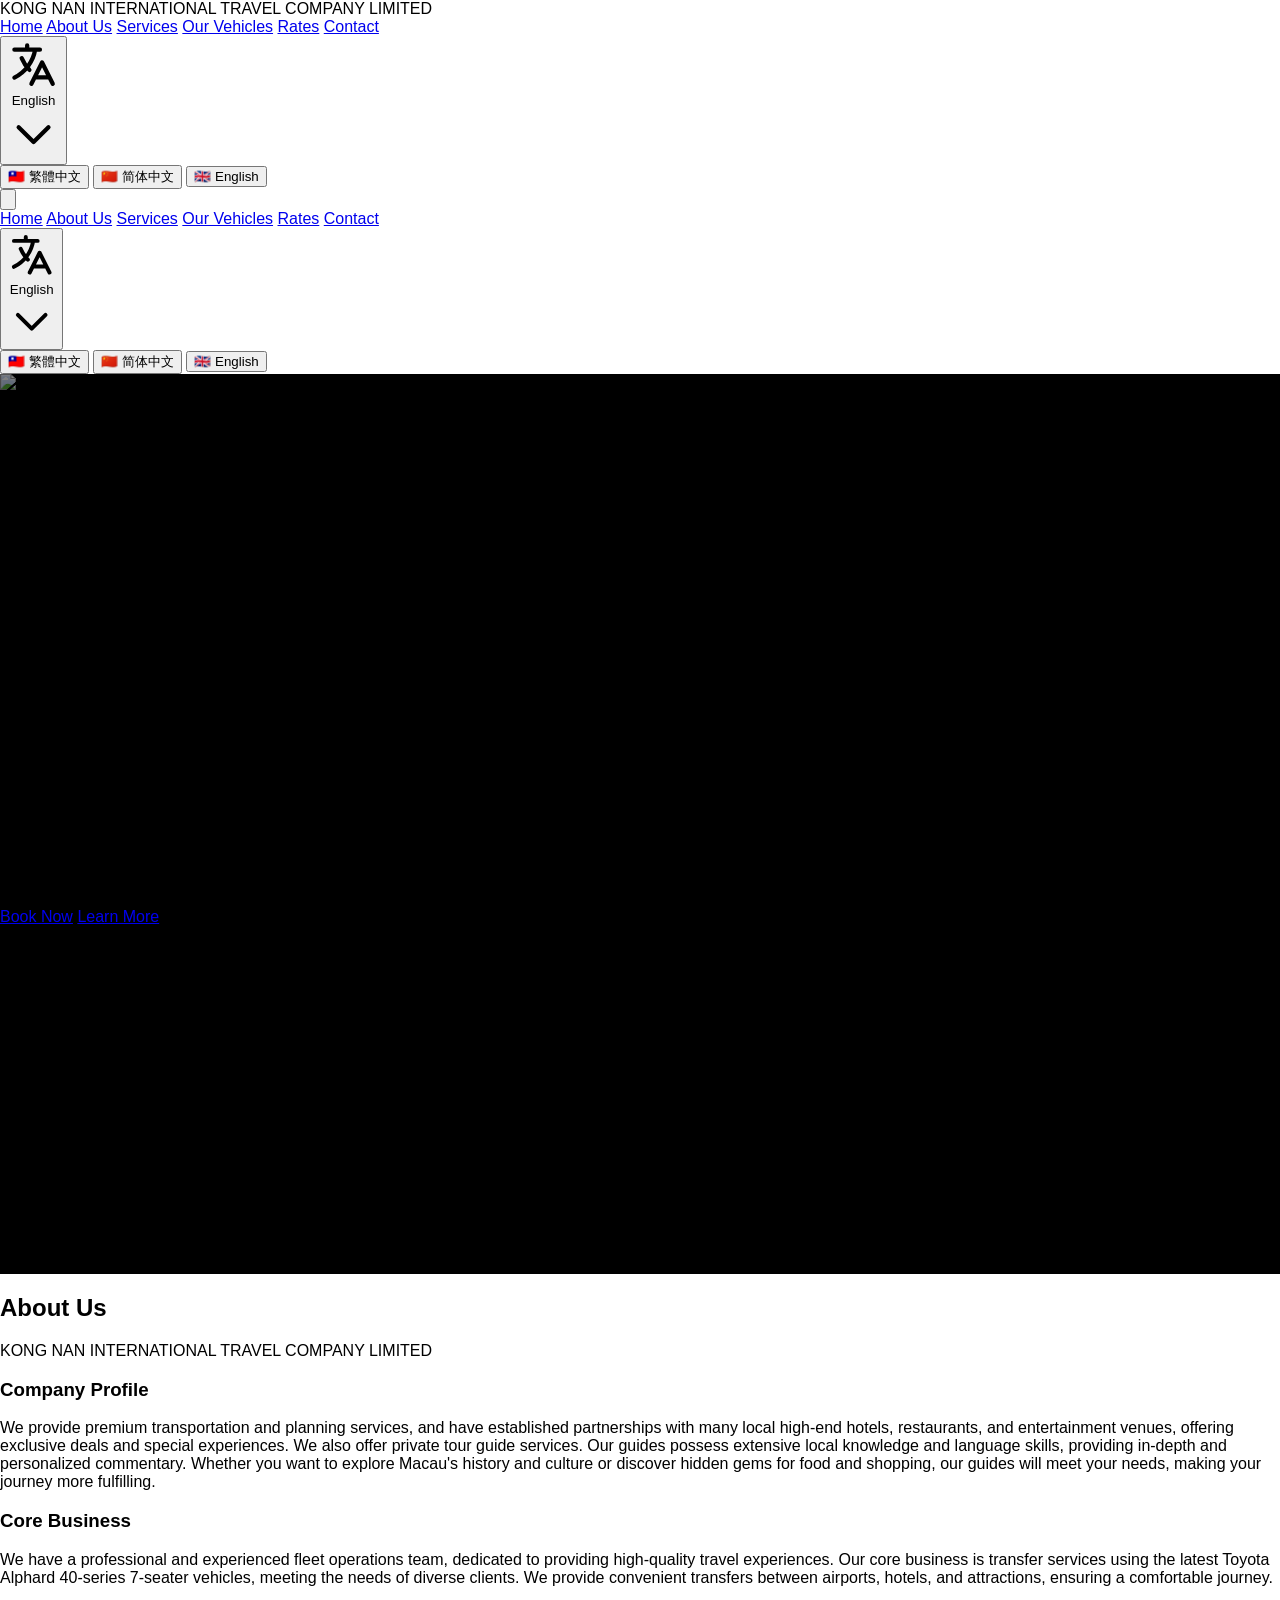
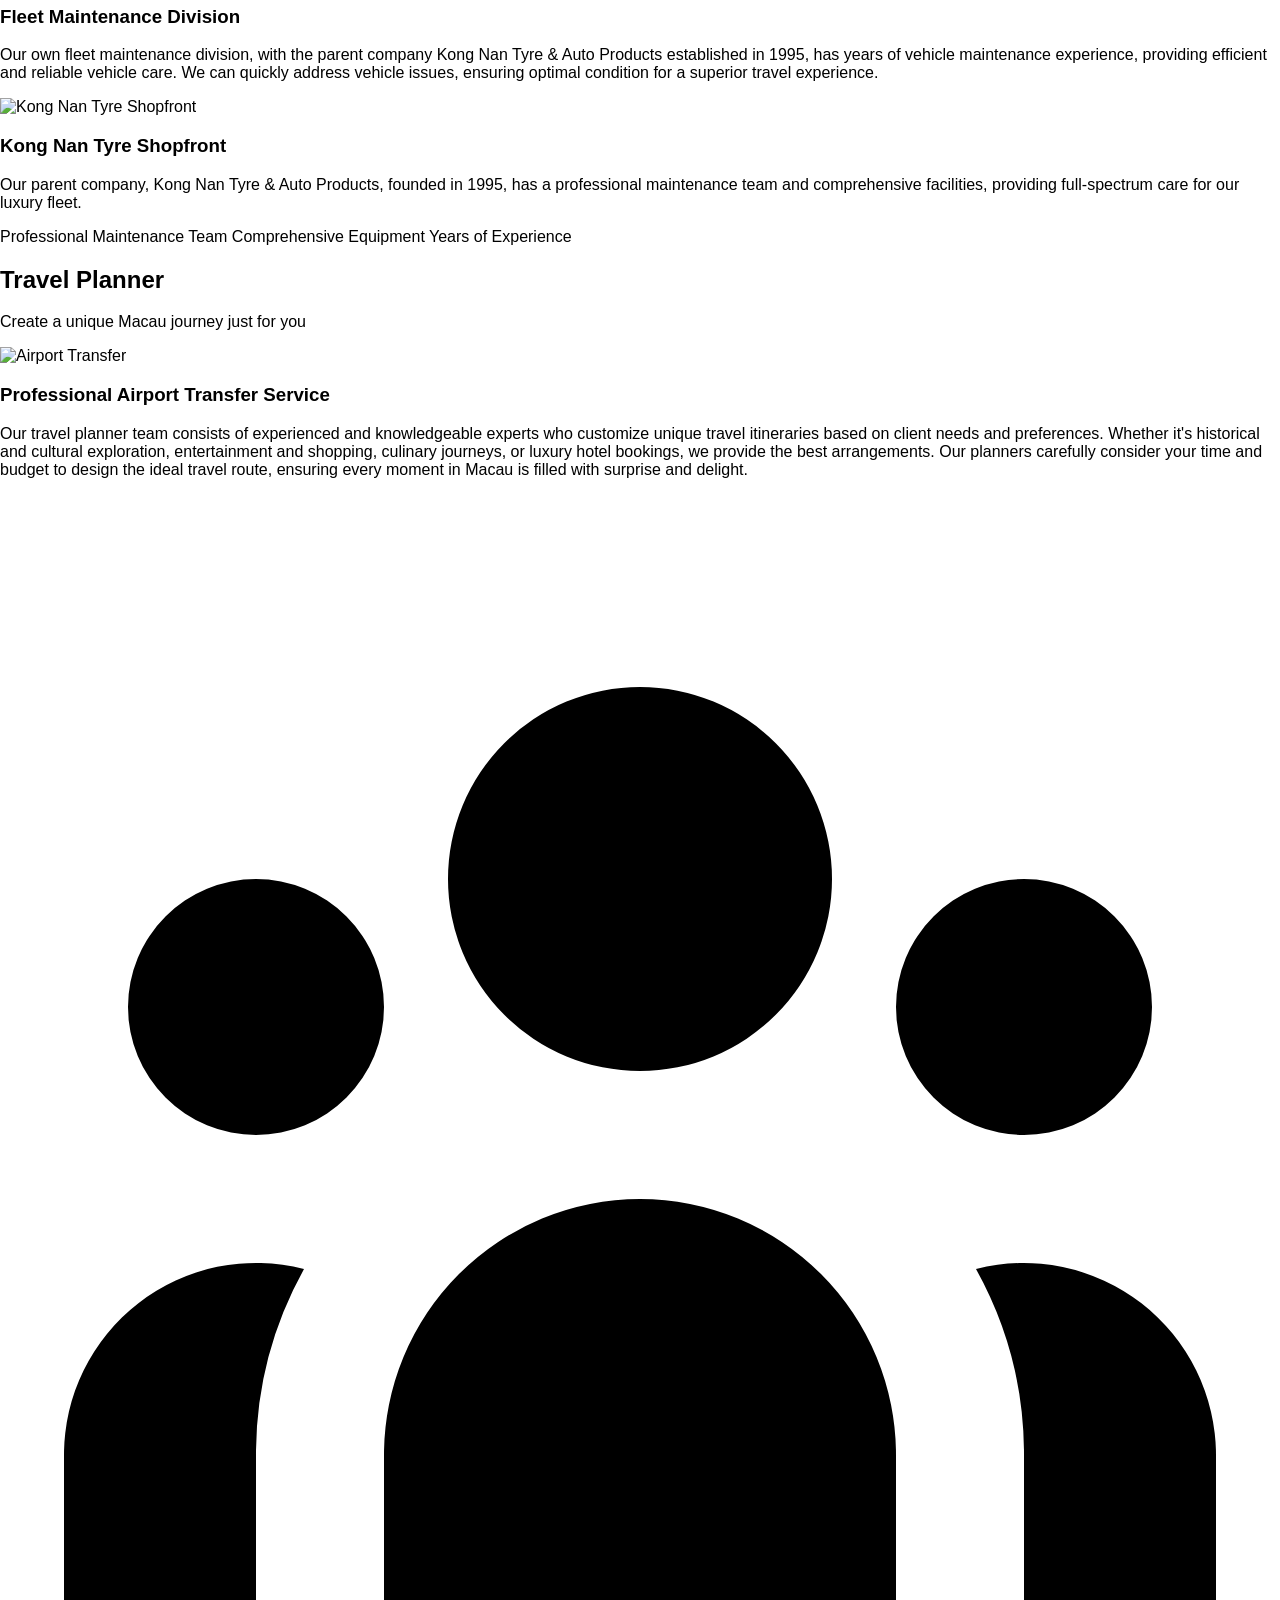
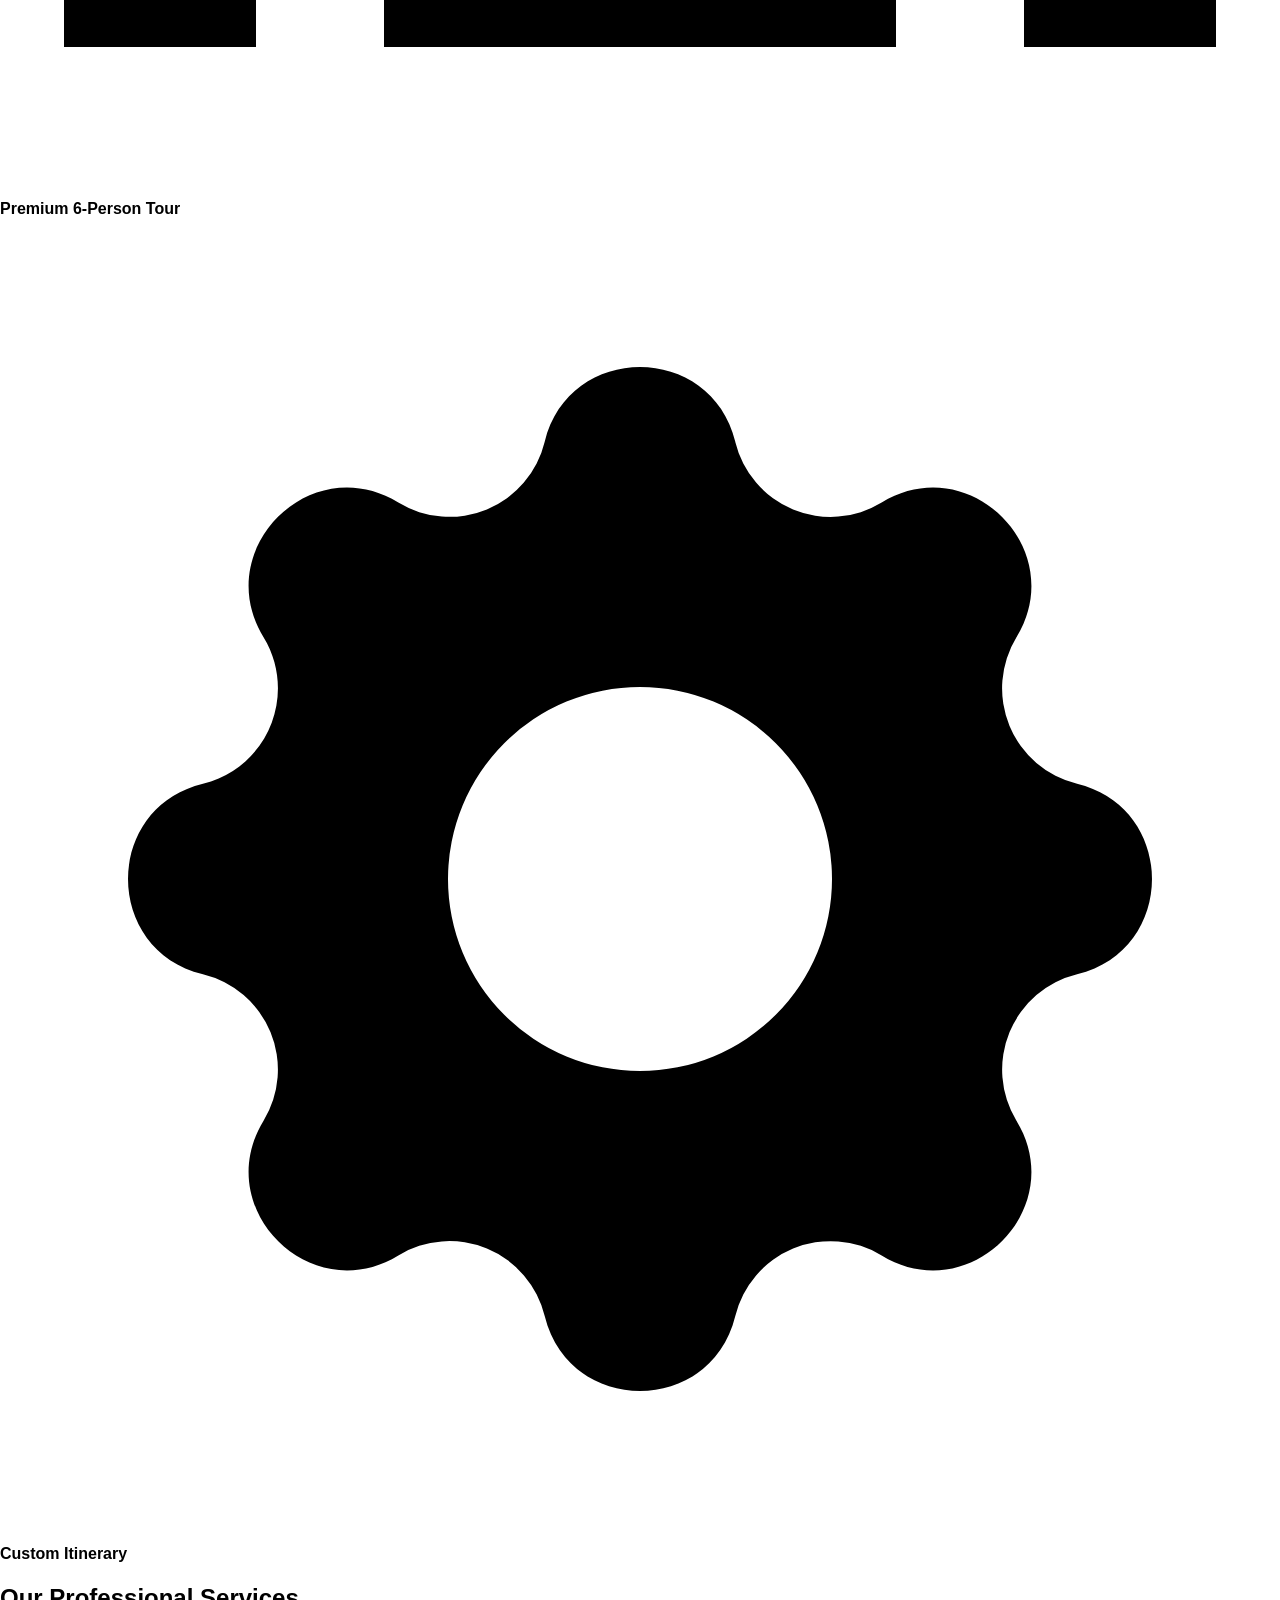
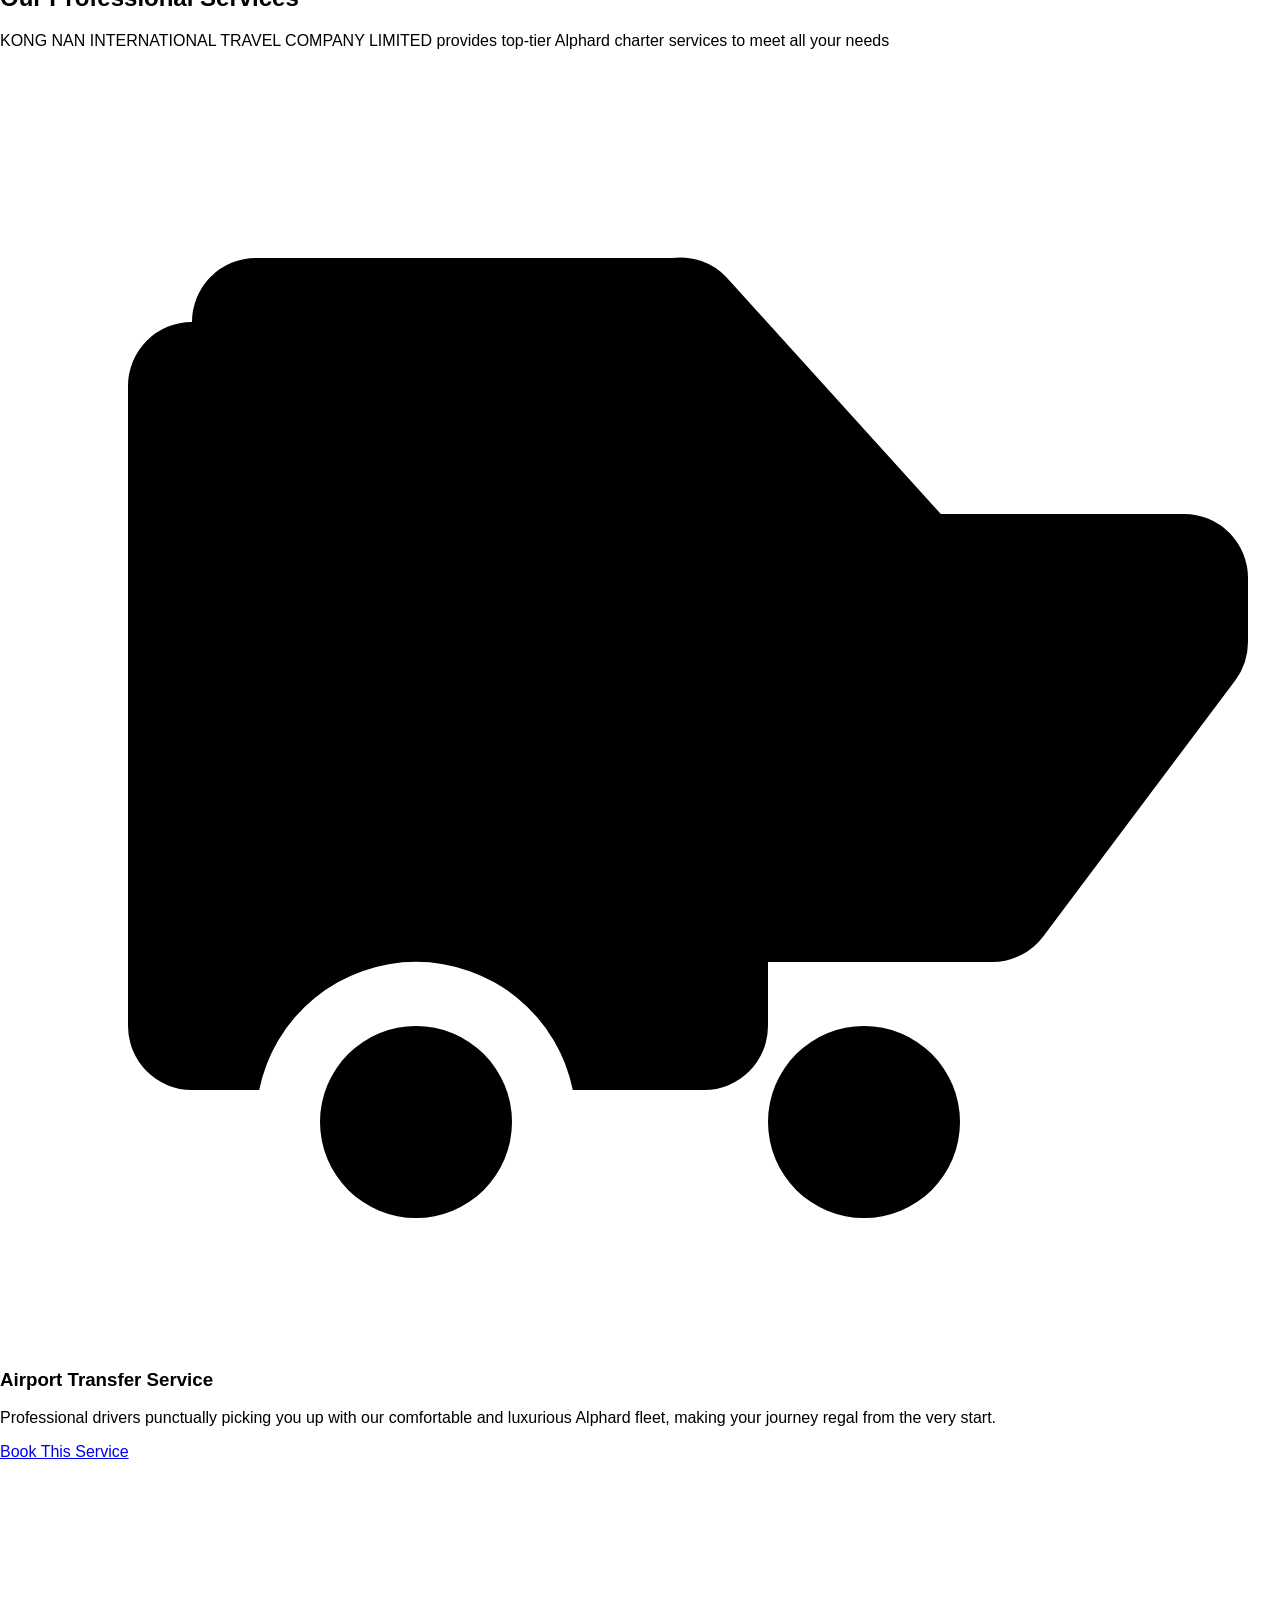
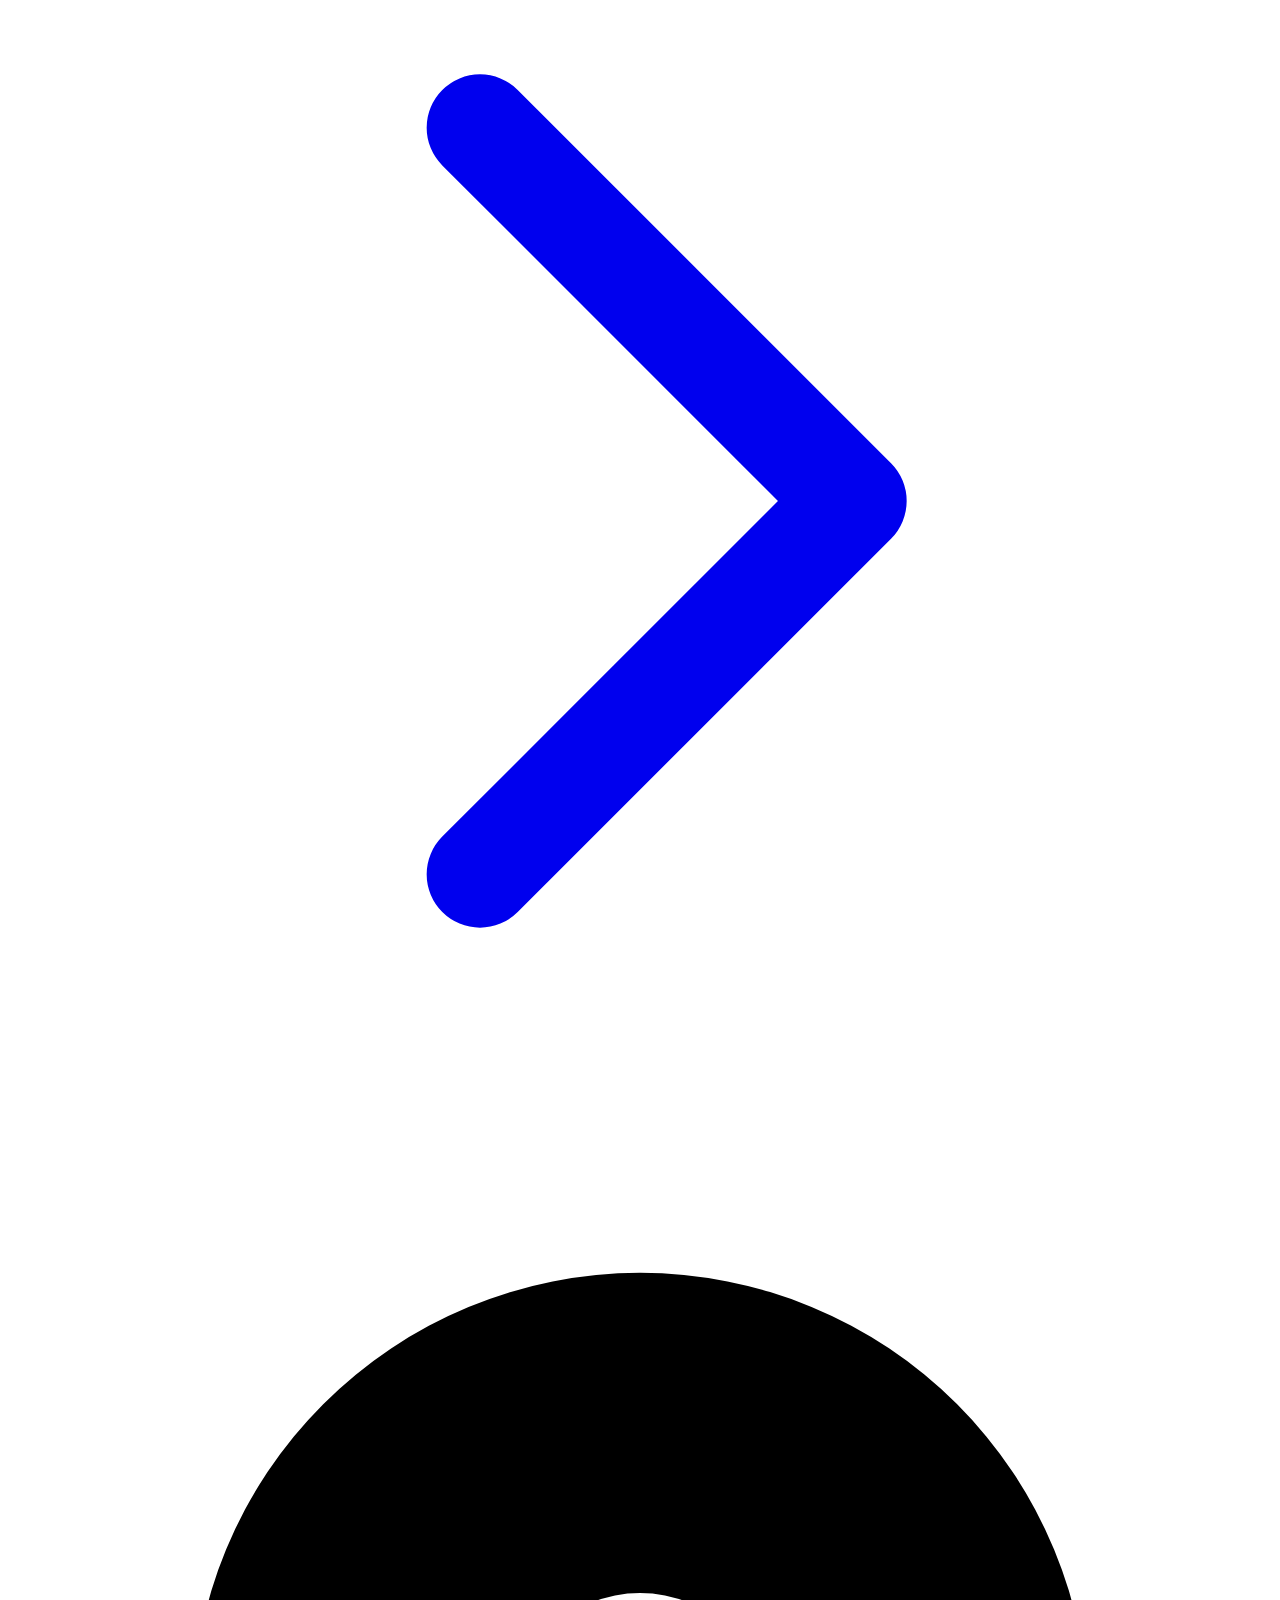
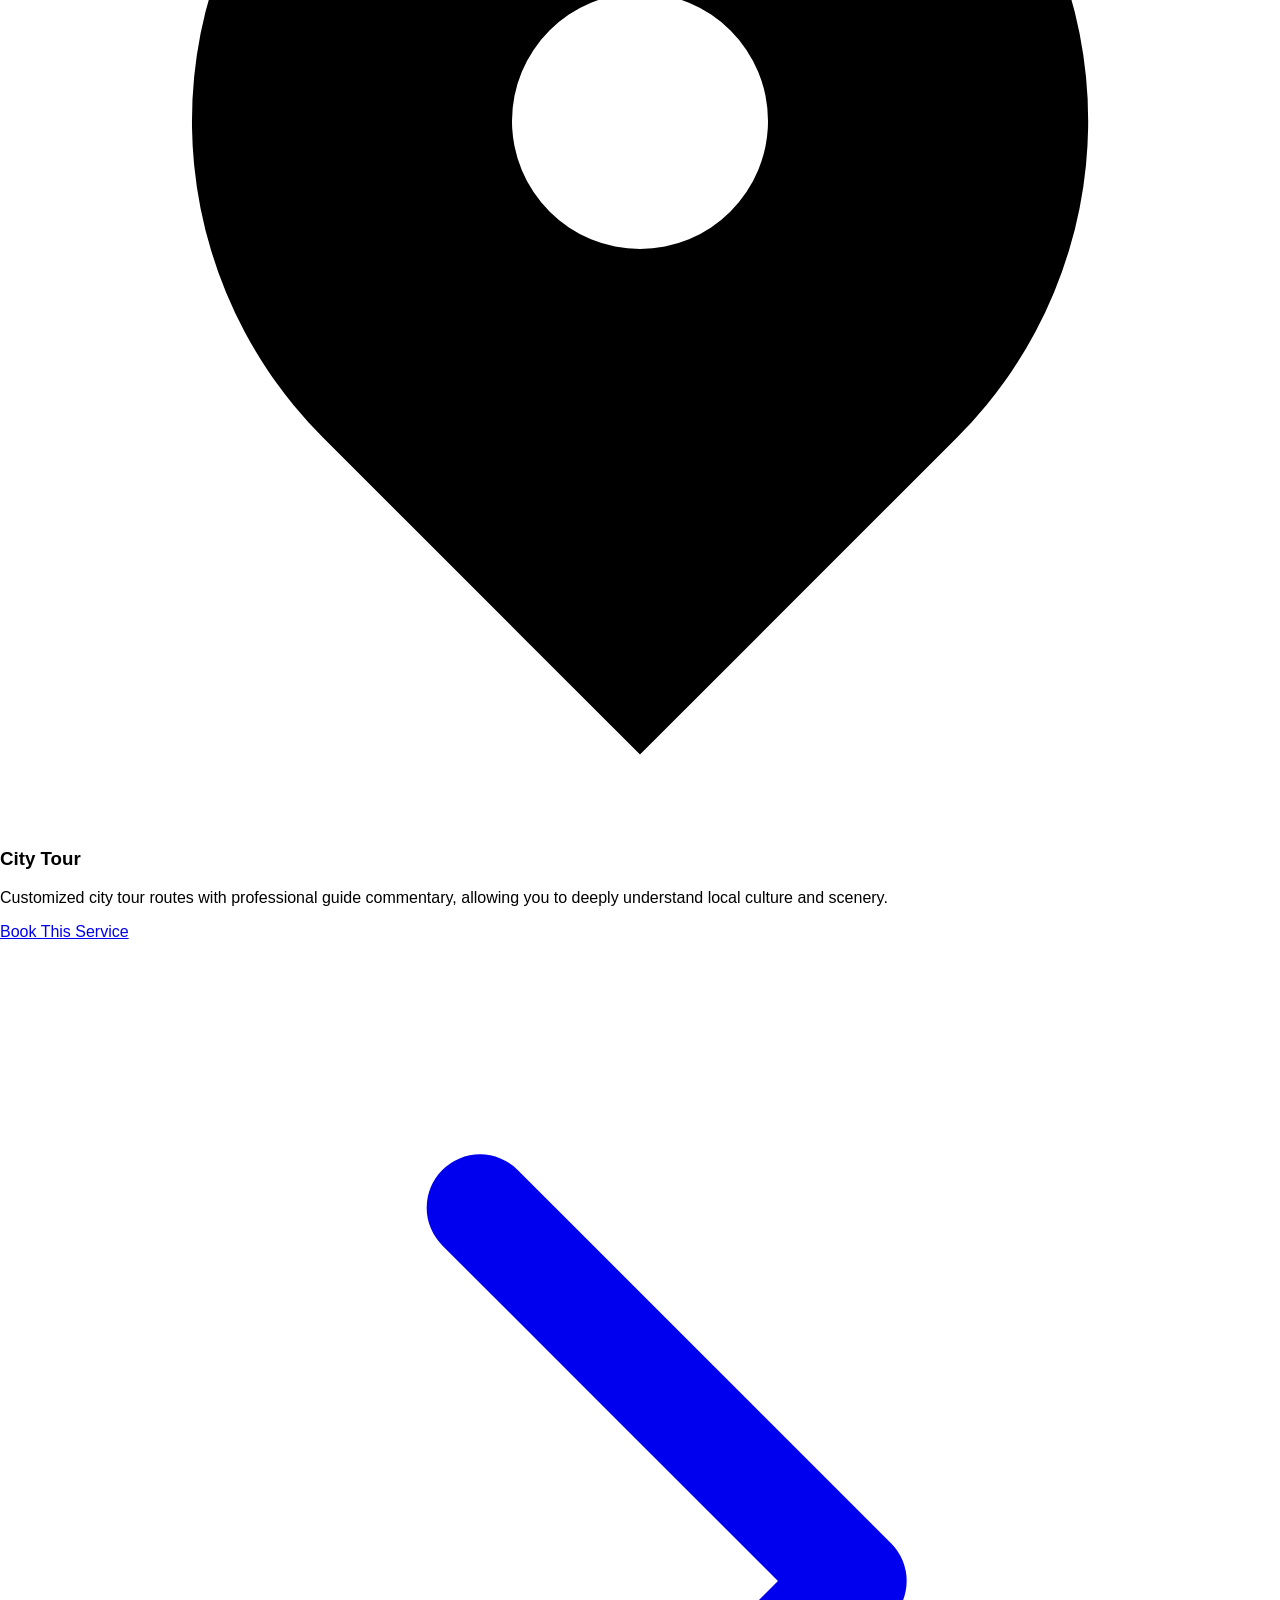
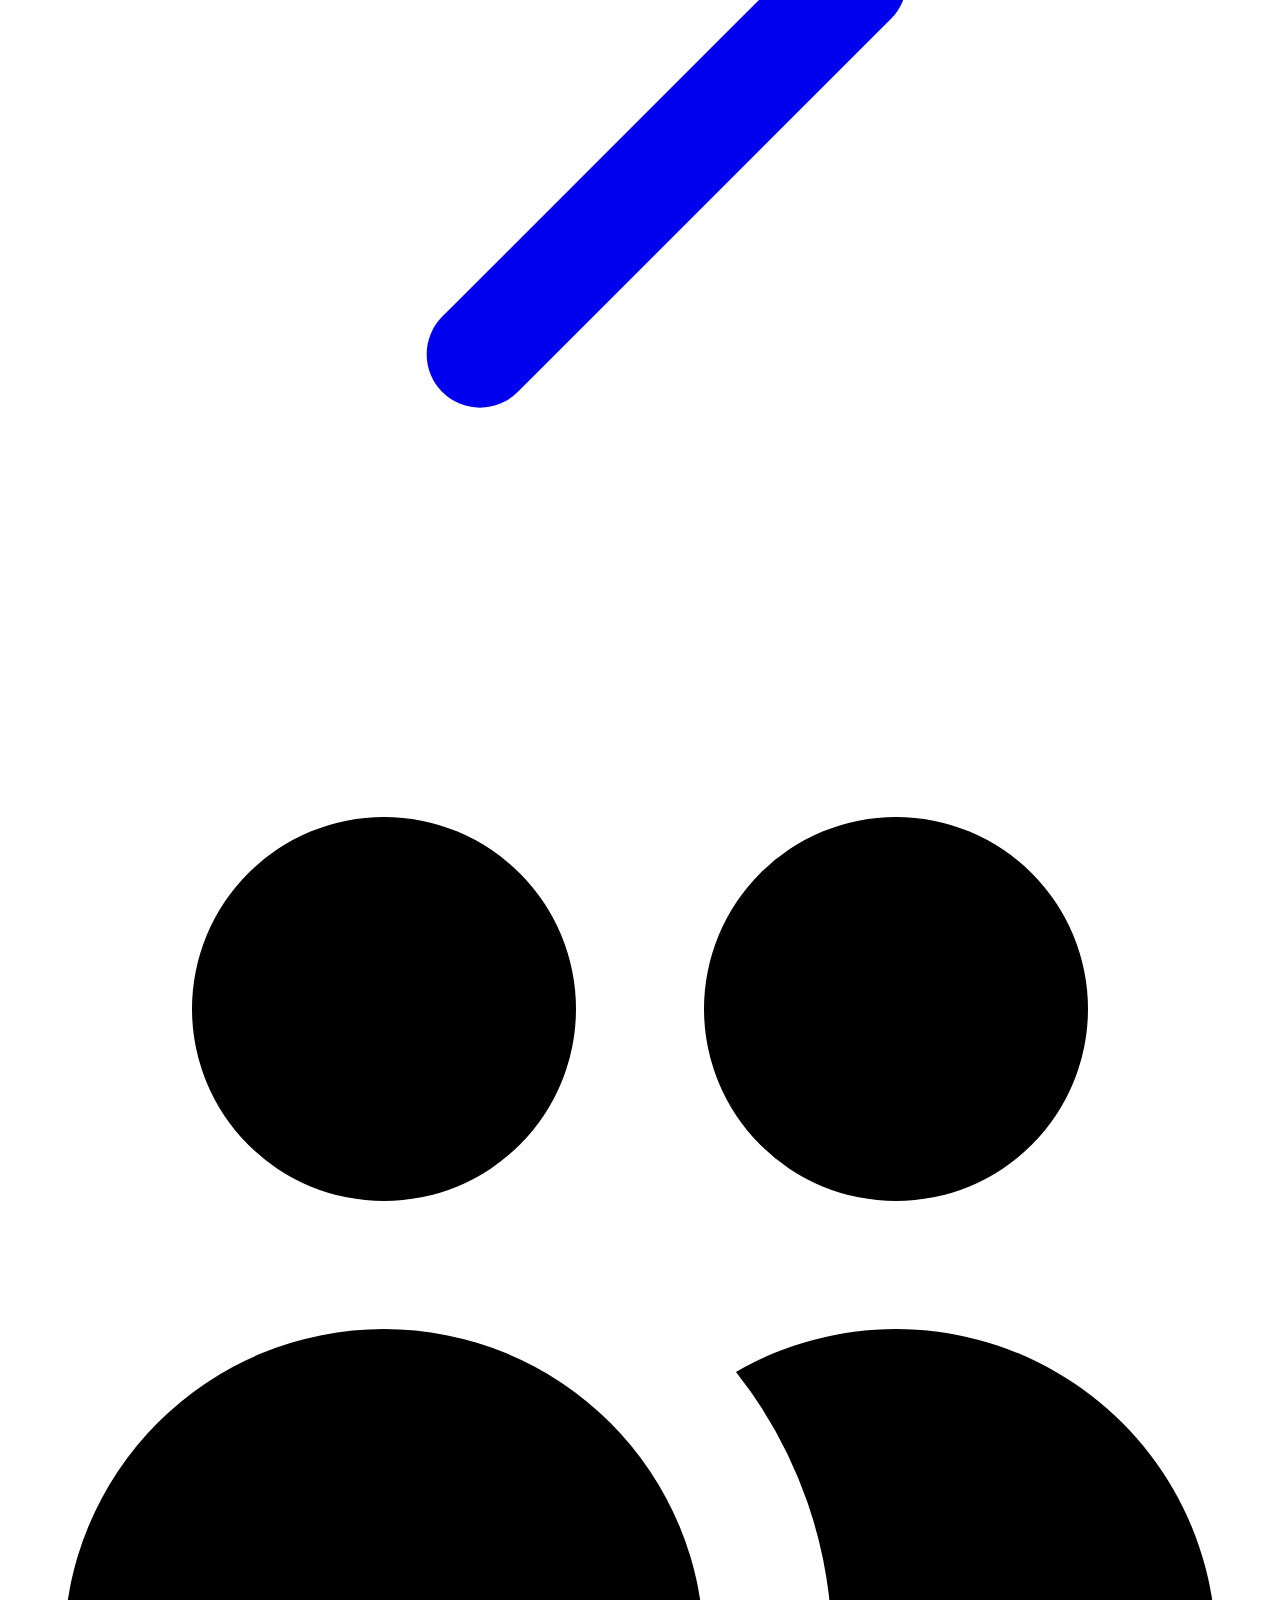
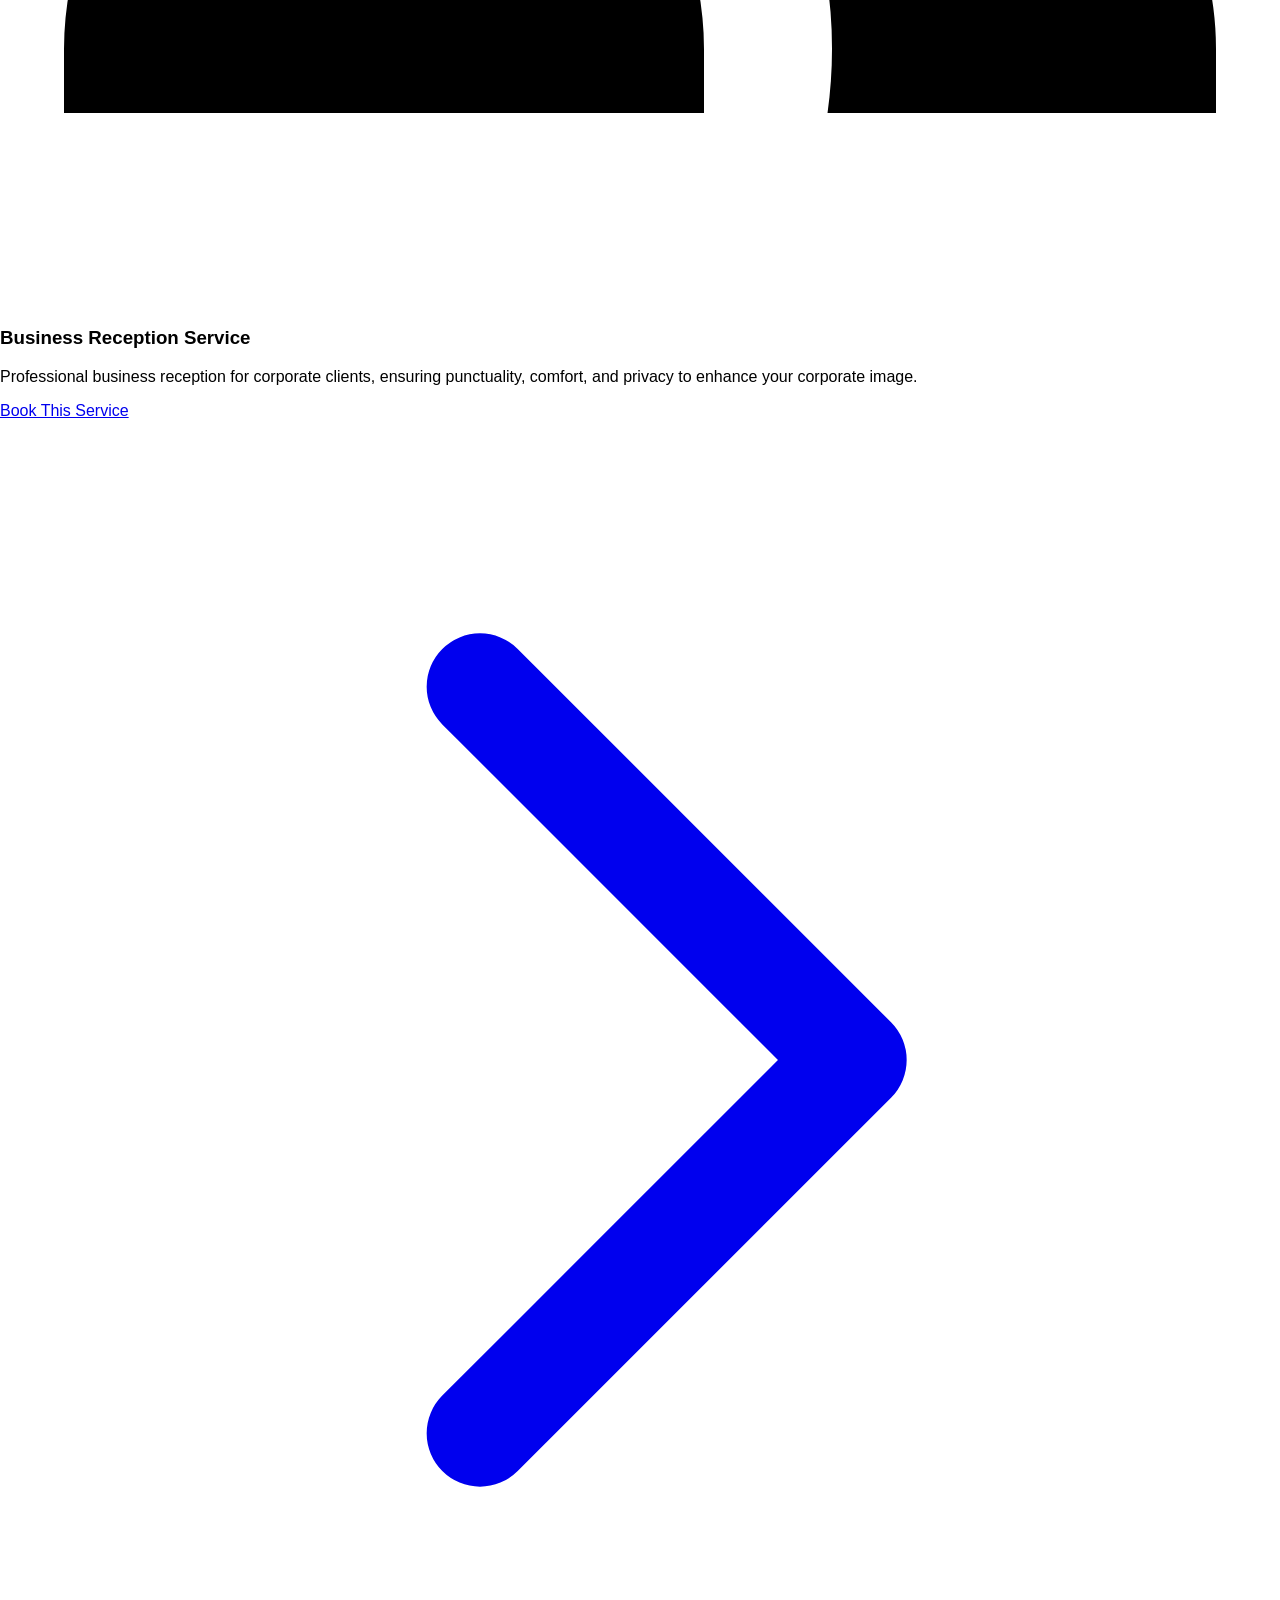
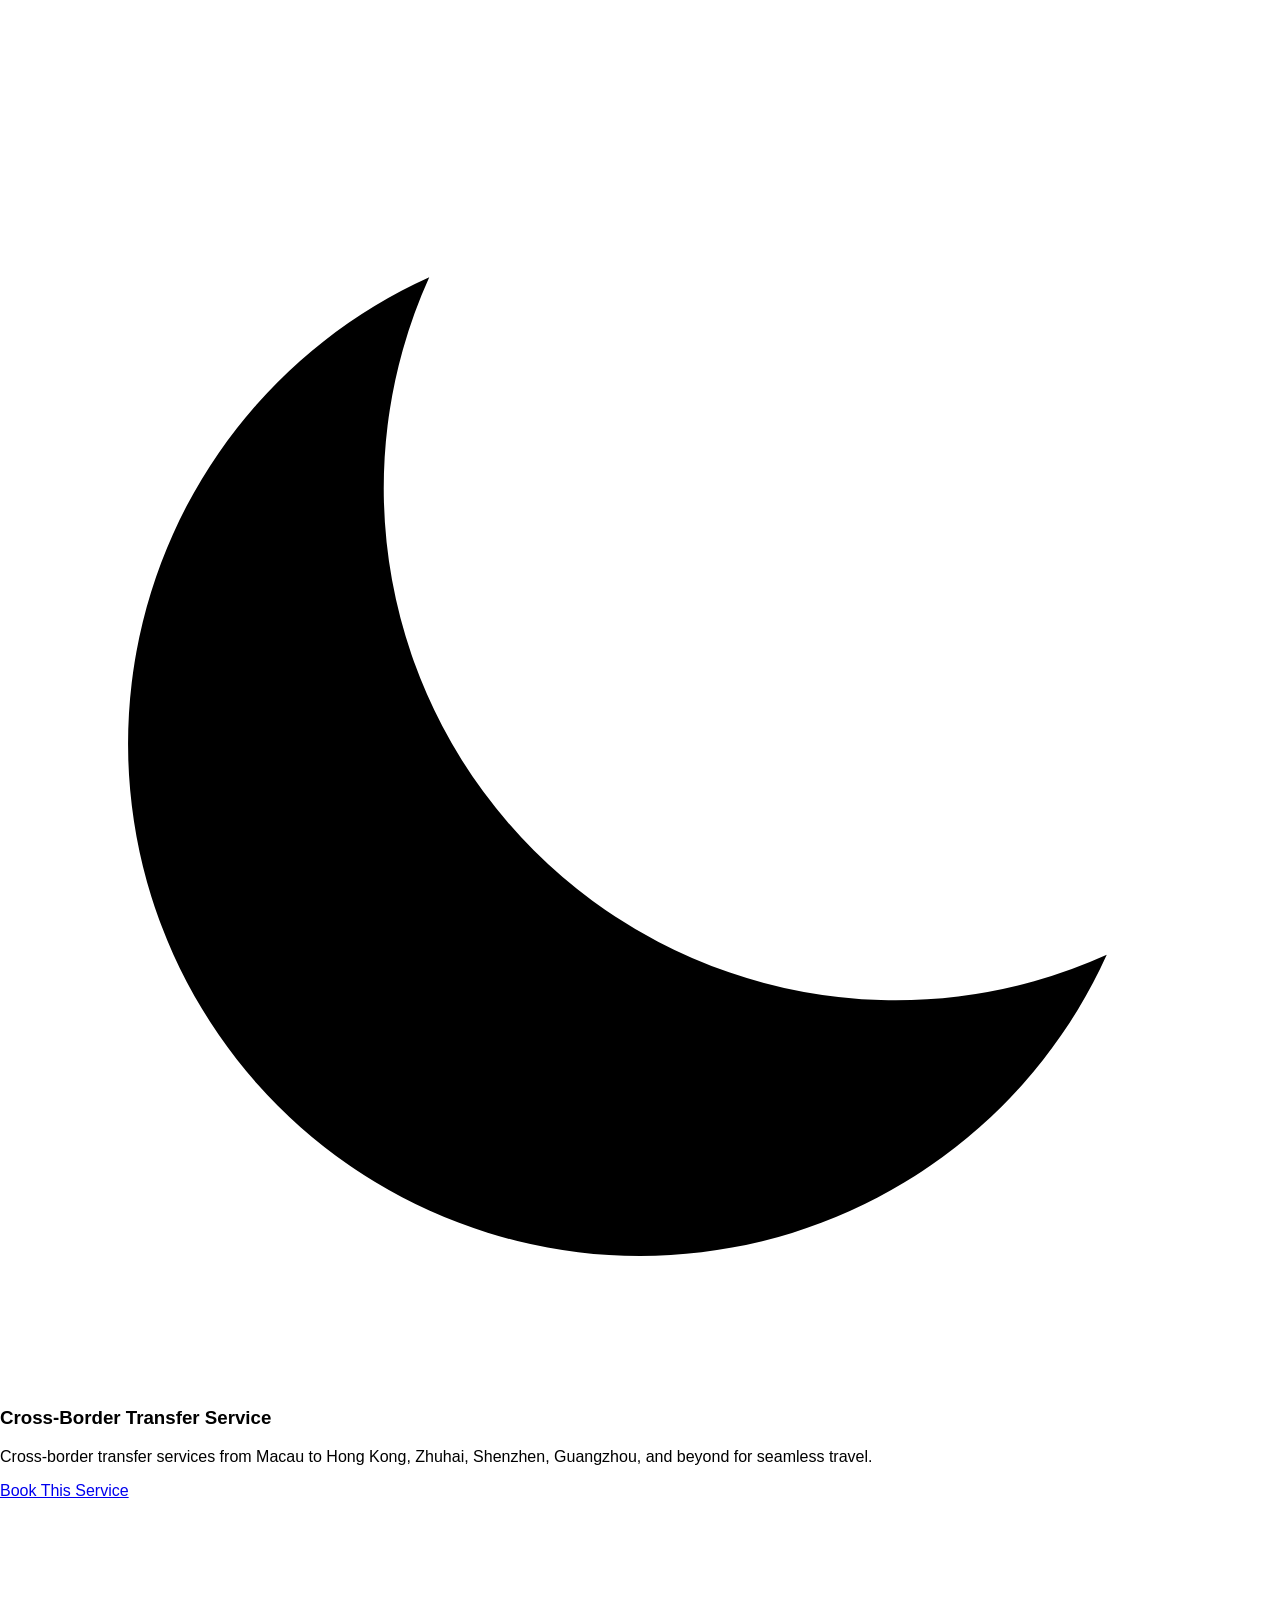
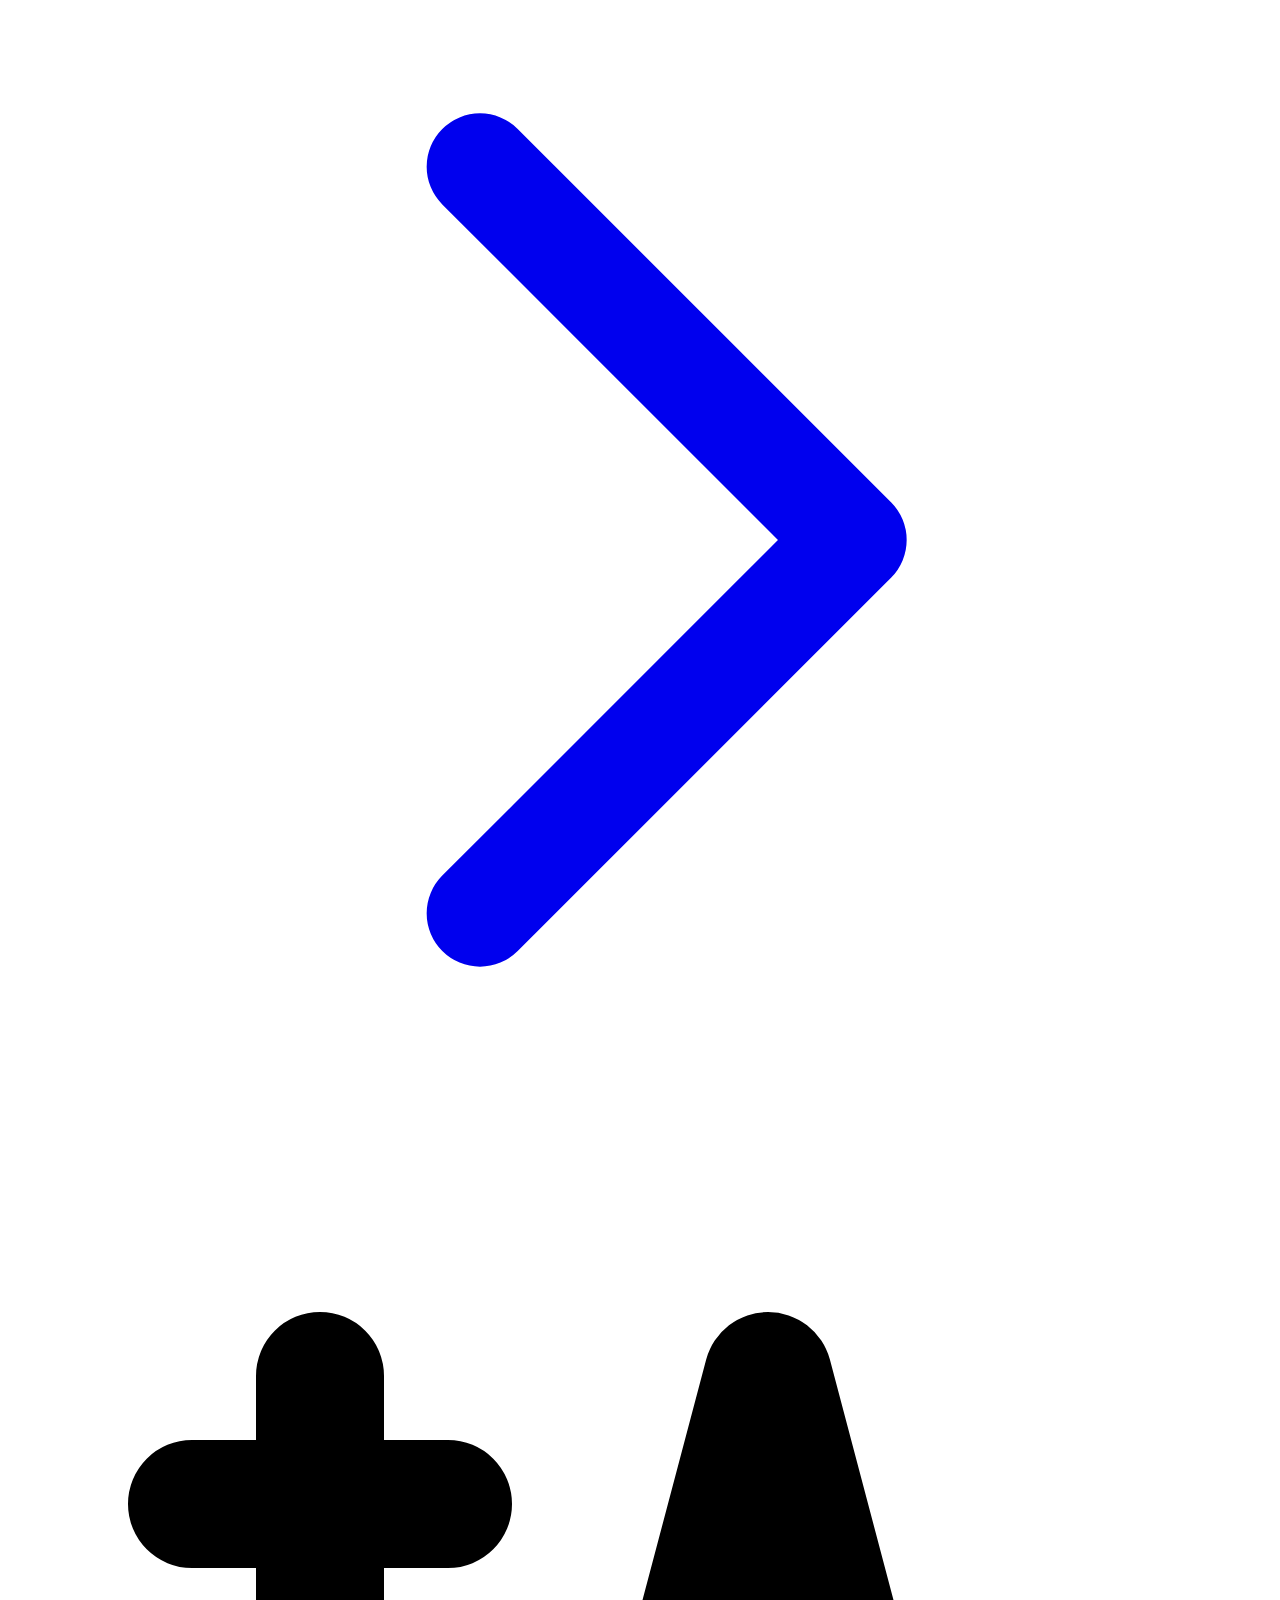
==== commit 4c93df4f: "[Requirement] Erasmus 補全部分未使用多語系文字且語系預設為英文" ====
--- a/index.html
+++ b/index.html
@@ -1,18 +1,21 @@
 ﻿<!DOCTYPE html>
-<html lang="zh-TW">
+<html lang="en">
 
 <head>
     <meta charset="UTF-8">
     <meta name="viewport" content="width=device-width, initial-scale=1.0">
-    <title>江南國際旅行社有限公司 - 豪華阿爾法訂製包車服務</title>
-
-    <meta name="description" content="江南國際旅行社有限公司提供豪華阿爾法訂製包車服務，專業機場接送、城市觀光、商務接待、跨境接送等。澳門至香港、珠海、深圳、廣州等地包車服務。">
+    <title>KONG NAN INTERNATIONAL TRAVEL COMPANY LIMITED - Luxury Alphard Custom Charter Service</title>
+
+    <meta name="description"
+        content="KONG NAN INTERNATIONAL TRAVEL COMPANY LIMITED offers luxury Alphard custom charter services, professional airport transfers, city tours, business reception, cross-border transfers, and more. Macau to Hong Kong, Zhuhai, Shenzhen, Guangzhou charter services.">
     <meta name="robots" content="index, follow">
     <link rel="canonical" href="https://www.kongnantravel.com/">
     <link rel="icon" type="image/x-icon" href="favicon.ico">
     <!-- Open Graph tags for social media -->
-    <meta property="og:title" content="江南國際旅行社有限公司 - 豪華阿爾法訂製包車服務">
-    <meta property="og:description" content="專業豪華阿爾法訂製包車服務，澳門香港跨境接送，機場接送，商務接待">
+    <meta property="og:title"
+        content="KONG NAN INTERNATIONAL TRAVEL COMPANY LIMITED - Luxury Alphard Custom Charter Service">
+    <meta property="og:description"
+        content="Professional luxury Alphard custom charter service, Macau-Hong Kong cross-border transfers, airport transfers, business reception">
     <meta property="og:image"
         content="https://raw.githubusercontent.com/Erasmus0917/kongnantravel/main/images/alphard-exterior.jpg">
     <meta property="og:url" content="https://www.kongnantravel.com/">
@@ -20,8 +23,10 @@
 
     <!-- Twitter Card -->
     <meta name="twitter:card" content="summary_large_image">
-    <meta name="twitter:title" content="江南國際旅行社有限公司 - 豪華阿爾法訂製包車服務">
-    <meta name="twitter:description" content="專業豪華阿爾法訂製包車服務，澳門香港跨境接送">
+    <meta name="twitter:title"
+        content="KONG NAN INTERNATIONAL TRAVEL COMPANY LIMITED - Luxury Alphard Custom Charter Service">
+    <meta name="twitter:description"
+        content="Professional luxury Alphard custom charter service, Macau-Hong Kong cross-border transfers">
 
     <script src="https://cdn.tailwindcss.com"></script>
     <link rel="stylesheet" href="https://cdnjs.cloudflare.com/ajax/libs/font-awesome/6.0.0/css/all.min.css">
@@ -45,28 +50,28 @@
                 <div class="flex items-center flex-shrink-0">
                     <div class="flex-shrink-0 flex items-center">
                         <span class="text-sm sm:text-base lg:text-xl font-bold whitespace-nowrap"
-                            data-i18n="company_name">江南國際旅行社有限公司</span>
+                            data-i18n="company_name">KONG NAN INTERNATIONAL TRAVEL COMPANY LIMITED</span>
                     </div>
                 </div>
                 <div class="hidden md:flex items-center space-x-1 lg:space-x-4 nav-links">
                     <a href="#home"
                         class="text-gray-700 hover:text-blue-800 px-2 lg:px-3 py-2 font-medium whitespace-nowrap text-sm lg:text-base"
-                        data-i18n="nav_home">首頁</a>
+                        data-i18n="nav_home">Home</a>
                     <a href="#about"
                         class="text-gray-700 hover:text-blue-800 px-2 lg:px-3 py-2 font-medium whitespace-nowrap text-sm lg:text-base"
-                        data-i18n="nav_about">關於我們</a>
+                        data-i18n="nav_about">About Us</a>
                     <a href="#services"
                         class="text-gray-700 hover:text-blue-800 px-2 lg:px-3 py-2 font-medium whitespace-nowrap text-sm lg:text-base"
-                        data-i18n="nav_services">服務項目</a>
+                        data-i18n="nav_services">Services</a>
                     <a href="#cars"
                         class="text-gray-700 hover:text-blue-800 px-2 lg:px-3 py-2 font-medium whitespace-nowrap text-sm lg:text-base"
-                        data-i18n="nav_cars">車輛介紹</a>
+                        data-i18n="nav_cars">Our Vehicles</a>
                     <a href="#rates"
                         class="text-gray-700 hover:text-blue-800 px-2 lg:px-3 py-2 font-medium whitespace-nowrap text-sm lg:text-base"
-                        data-i18n="nav_rates">服務價格</a>
+                        data-i18n="nav_rates">Rates</a>
                     <a href="#contact"
                         class="text-gray-700 hover:text-blue-800 px-2 lg:px-3 py-2 font-medium whitespace-nowrap text-sm lg:text-base"
-                        data-i18n="nav_contact">聯絡我們</a>
+                        data-i18n="nav_contact">Contact</a>
                     <!-- 語言切換下拉式選單 -->
                     <div class="relative ml-1 lg:ml-2">
                         <button id="lang-dropdown-btn"
@@ -76,7 +81,7 @@
                                     d="M3 5h12M9 3v2m1.048 9.5A18.022 18.022 0 016.412 9m6.088 9h7M11 21l5-10 5 10M12.751 5C11.783 10.77 8.07 15.61 3 18.129">
                                 </path>
                             </svg>
-                            <span id="current-lang-text" class="text-sm lg:text-base">中文</span>
+                            <span id="current-lang-text" class="text-sm lg:text-base">English</span>
                             <svg class="w-3 h-3 lg:w-4 lg:h-4" fill="none" stroke="currentColor" viewBox="0 0 24 24">
                                 <path stroke-linecap="round" stroke-linejoin="round" stroke-width="2"
                                     d="M19 9l-7 7-7-7"></path>
@@ -110,17 +115,17 @@
         <div id="mobile-menu" class="hidden md:hidden bg-white shadow-md">
             <div class="px-2 pt-2 pb-3 space-y-1">
                 <a href="#home" class="block px-3 py-2 text-gray-700 hover:text-blue-800 font-medium"
-                    data-i18n="nav_home">首頁</a>
+                    data-i18n="nav_home">Home</a>
                 <a href="#about" class="block px-3 py-2 text-gray-700 hover:text-blue-800 font-medium"
-                    data-i18n="nav_about">關於我們</a>
+                    data-i18n="nav_about">About Us</a>
                 <a href="#services" class="block px-3 py-2 text-gray-700 hover:text-blue-800 font-medium"
-                    data-i18n="nav_services">服務項目</a>
+                    data-i18n="nav_services">Services</a>
                 <a href="#cars" class="block px-3 py-2 text-gray-700 hover:text-blue-800 font-medium"
-                    data-i18n="nav_cars">車輛介紹</a>
+                    data-i18n="nav_cars">Our Vehicles</a>
                 <a href="#rates" class="block px-3 py-2 text-gray-700 hover:text-blue-800 font-medium"
-                    data-i18n="nav_rates">服務價格</a>
+                    data-i18n="nav_rates">Rates</a>
                 <a href="#contact" class="block px-3 py-2 text-gray-700 hover:text-blue-800 font-medium"
-                    data-i18n="nav_contact">聯絡我們</a>
+                    data-i18n="nav_contact">Contact</a>
                 <!-- 手機版語言下拉式選單 -->
                 <div class="pt-2 border-t border-gray-200">
                     <div class="relative">
@@ -132,7 +137,7 @@
                                         d="M3 5h12M9 3v2m1.048 9.5A18.022 18.022 0 016.412 9m6.088 9h7M11 21l5-10 5 10M12.751 5C11.783 10.77 8.07 15.61 3 18.129">
                                     </path>
                                 </svg>
-                                <span id="mobile-current-lang-text">中文</span>
+                                <span id="mobile-current-lang-text">English</span>
                             </div>
                             <svg class="w-4 h-4" fill="none" stroke="currentColor" viewBox="0 0 24 24">
                                 <path stroke-linecap="round" stroke-linejoin="round" stroke-width="2"
@@ -169,59 +174,70 @@
                 <h1 class="text-3xl md:text-5xl lg:text-6xl font-bold mb-2">
                     <span class="block text-lg md:text-2xl mb-2">AGENCIA DE VIAGENS KONG NAN INTERNACIONAL
                         LIMITADA</span>
-                    <!-- <span data-i18n="hero_title_line1">KONG NAN INTERNATIONAL</span><br>
-                    <span data-i18n="hero_title_line2">TRAVEL COMPANY LIMITED</span> -->
-                    <span data-i18n="hero_title_line1">KONG NAN INTERNATIONAL TRAVEL COMPANY LIMITED</span>
+                    <span data-i18n="hero_title_line">KONG NAN INTERNATIONAL TRAVEL COMPANY LIMITED</span>
                 </h1>
                 <p class="text-2xl md:text-4xl mb-6 playfair">TRAVEL AGENT</p>
-                <p class="text-lg md:text-2xl mb-10 max-w-3xl mx-auto" data-i18n="hero_subtitle">豪華阿爾法訂製包車服務</p>
+                <p class="text-lg md:text-2xl mb-10 max-w-3xl mx-auto" data-i18n="hero_subtitle">Luxury Alphard Custom Charter Service</p>
                 <div class="flex flex-col sm:flex-row justify-center gap-4">
                     <a href="#contact"
                         class="bg-blue-800 hover:bg-blue-900 text-white font-bold py-3 px-8 rounded-full transition duration-300 text-lg"
-                        data-i18n="btn_book_now">立即預約</a>
+                        data-i18n="btn_book_now">Book Now</a>
                     <a href="#services"
                         class="bg-transparent hover:bg-white hover:text-blue-800 text-white font-bold py-3 px-8 border-2 border-white rounded-full transition duration-300 text-lg"
-                        data-i18n="btn_learn_more">了解更多</a>
+                        data-i18n="btn_learn_more">Learn More</a>
                 </div>
             </div>
         </div>
     </div>
 
-    <!-- 關於我們 -->
+    <!-- About Us -->
     <section id="about" class="py-20 bg-white">
         <div class="max-w-7xl mx-auto px-4 sm:px-6 lg:px-8">
             <div class="text-center mb-16">
-                <h2 class="text-3xl md:text-4xl font-bold text-gray-900 mb-4" data-i18n="about_title">關於我們</h2>
-                <p class="text-lg max-w-3xl mx-auto" data-i18n="company_name">江南國際旅行社有限公司</p>
+                <h2 class="text-3xl md:text-4xl font-bold text-gray-900 mb-4" data-i18n="about_title">About Us</h2>
+                <p class="text-lg max-w-3xl mx-auto" data-i18n="company_name">KONG NAN INTERNATIONAL TRAVEL COMPANY LIMITED</p>
             </div>
             <div class="grid grid-cols-1 lg:grid-cols-2 gap-12">
                 <div class="bg-gray-50 rounded-xl p-8 shadow-lg">
-                    <h3 class="text-2xl font-bold text-gray-900 mb-4" data-i18n="about_profile_title">公司簡介</h3>
+                    <h3 class="text-2xl font-bold text-gray-900 mb-4" data-i18n="about_profile_title">Company Profile </h3>
                     <p class="text-gray-600 mb-6" data-i18n="about_profile_desc">
-                        本公司提供優質的交通與策劃服務，還與多家當地的高端酒店、餐廳和娛樂場所建立了合作關係，提供更多獨家優惠和特別體驗。我們還提供私人導遊服務，導遊具備豐富的當地知識和語言能力，能為您提供更深入和個性化的解說服務。無論您想了解澳門的歷史文化，還是尋找隱藏的美食和購物寶地，我們的導遊都能滿足您的需求，讓您的旅行更加充實。
+                        We provide premium transportation and planning services, and have established partnerships with
+                        many local high-end hotels, restaurants, and entertainment venues, offering exclusive deals and
+                        special experiences. We also offer private tour guide services. Our guides possess extensive
+                        local knowledge and language skills, providing in-depth and personalized commentary. Whether you
+                        want to explore Macau's history and culture or discover hidden gems for food and shopping, our
+                        guides will meet your needs, making your journey more fulfilling.
                     </p>
-                    <h3 class="text-2xl font-bold text-gray-900 mb-4" data-i18n="about_core_title">核心業務</h3>
+                    <h3 class="text-2xl font-bold text-gray-900 mb-4" data-i18n="about_core_title">Core Business</h3>
                     <p class="text-gray-600 mb-6" data-i18n="about_core_desc">
-                        我們擁有一支專業且經驗豐富的車務團隊，致力為旅客提供高品質的旅遊體驗服務。我們的核心業務是提供新款Toyota Alphard
-                        40系七人汽車的接送服務，以滿足不同客戶的需求。本公司提供機場、酒店及景點之間的便捷接送服務，確保旅客享受舒適的旅程。</p>
-                    <h3 class="text-2xl font-bold text-gray-900 mb-4" data-i18n="about_maintenance_title">車隊維修部</h3>
+                        We have a professional and experienced fleet operations team, dedicated to providing
+                        high-quality travel experiences. Our core business is transfer services using the latest Toyota
+                        Alphard 40-series 7-seater vehicles, meeting the needs of diverse clients. We provide convenient
+                        transfers between airports, hotels, and attractions, ensuring a comfortable journey.</p>
+                    <h3 class="text-2xl font-bold text-gray-900 mb-4" data-i18n="about_maintenance_title">Fleet
+                        Maintenance Division</h3>
                     <p class="text-gray-600" data-i18n="about_maintenance_desc">
-                        自設車隊維修部，總公司江南膠輪汽車用品成立於1995年，擁有多年車輛維修經驗，能為車隊提供高效和可靠的車輛保養及維修服務，可以迅速處理車輛問題，確保車輛處於最佳狀態，提升旅途體驗。</p>
+                        Our own fleet maintenance division, with the parent company Kong Nan Tyre & Auto Products
+                        established in 1995, has years of vehicle maintenance experience, providing efficient and
+                        reliable vehicle care. We can quickly address vehicle issues, ensuring optimal condition for a
+                        superior travel experience.</p>
                 </div>
                 <div class="bg-gray-50 rounded-xl overflow-hidden shadow-lg">
                     <img src="https://raw.githubusercontent.com/Erasmus0917/kongnantravel/main/images/company-shopfront.jpg"
-                        alt="Kong Nam Tyre Shopfront" class="w-full h-64 object-cover">
+                        alt="Kong Nan Tyre Shopfront" class="w-full h-64 object-cover">
                     <div class="p-6">
-                        <h3 class="text-2xl font-bold text-gray-900 mb-4" data-i18n="about_shop_title">江南膠輪門市</h3>
+                        <h3 class="text-2xl font-bold text-gray-900 mb-4" data-i18n="about_shop_title">Kong Nan Tyre Shopfront</h3>
                         <p class="text-gray-600" data-i18n="about_shop_desc">
-                            我們的總公司江南膠輪汽車用品成立於1995年，擁有專業的維修團隊和完善的設備，為我們的豪華車隊提供全方位的維護和保養服務。</p>
+                            Our parent company, Kong Nan Tyre & Auto Products, founded in 1995, has a professional
+                            maintenance team and comprehensive facilities, providing full-spectrum care for our luxury
+                            fleet.</p>
                         <div class="mt-6 flex flex-wrap gap-3">
                             <span class="bg-blue-100 text-blue-800 text-sm font-medium px-3 py-1 rounded-full"
-                                data-i18n="badge_team">專業維修團隊</span>
-                            <span class="bg-blue-100 text-blue-800 text-sm font-medium px-3 py-1 rounded-full"
-                                data-i18n="badge_equipment">完善維修設備</span>
-                            <span class="bg-blue-100 text-blue-800 text-sm font-medium px-3 py-1 rounded-full"
-                                data-i18n="badge_experience">多年維修經驗</span>
+                                data-i18n="badge_team">Professional Maintenance Team</span>
+                            <span class="bg-blue-100 text-blue-800 text-sm font-medium px-3 py-1 rounded-full"
+                                data-i18n="badge_equipment">Comprehensive Equipment</span>
+                            <span class="bg-blue-100 text-blue-800 text-sm font-medium px-3 py-1 rounded-full"
+                                data-i18n="badge_experience">Years of Experience</span>
                         </div>
                     </div>
                 </div>
@@ -229,12 +245,13 @@
         </div>
     </section>
 
-    <!-- 旅遊策畫師 -->
+    <!-- Travel Planner -->
     <section class="py-20 bg-gray-50">
         <div class="max-w-7xl mx-auto px-4 sm:px-6 lg:px-8">
             <div class="text-center mb-16">
-                <h2 class="text-3xl md:text-4xl font-bold text-gray-900 mb-4" data-i18n="planner_title">旅遊策畫師</h2>
-                <p class="text-lg text-gray-600 max-w-3xl mx-auto" data-i18n="planner_subtitle">為您打造獨一無二的澳門之旅</p>
+                <h2 class="text-3xl md:text-4xl font-bold text-gray-900 mb-4" data-i18n="planner_title">Travel Planner
+                </h2>
+                <p class="text-lg text-gray-600 max-w-3xl mx-auto" data-i18n="planner_subtitle">Create a unique Macau journey just for you</p>
             </div>
             <div class="bg-white rounded-xl shadow-lg overflow-hidden mb-12">
                 <div class="md:flex">
@@ -242,10 +259,14 @@
                             src="https://raw.githubusercontent.com/Erasmus0917/kongnantravel/main/images/airport-transfer.jpg"
                             alt="Airport Transfer" class="w-full h-full object-cover"></div>
                     <div class="md:w-1/2 p-8">
-                        <h3 class="text-2xl font-bold text-gray-900 mb-4" data-i18n="planner_service_title">專業機場接送服務
-                        </h3>
+                        <h3 class="text-2xl font-bold text-gray-900 mb-4" data-i18n="planner_service_title">Professional Airport Transfer Service</h3>
                         <p class="text-gray-600 mb-6" data-i18n="planner_service_desc">
-                            旅遊策畫師團隊由經驗豐富且擁有專業知識的專家組成，根據客戶的需求和喜好，量身訂製獨一無二的旅遊行程。無論是歷史文化探險、娛樂購物、美食之旅還是豪華酒店預定，我們都能為您提供最佳的安排。策畫師會仔細考慮您的時間和預算，設計出最理想的旅行路線，讓您在澳門的每一刻都充滿驚喜與愉悅。
+                            Our travel planner team consists of experienced and knowledgeable experts who customize
+                            unique travel itineraries based on client needs and preferences. Whether it's historical and
+                            cultural exploration, entertainment and shopping, culinary journeys, or luxury hotel
+                            bookings, we provide the best arrangements. Our planners carefully consider your time and
+                            budget to design the ideal travel route, ensuring every moment in Macau is filled with
+                            surprise and delight.
                         </p>
                         <div class="grid grid-cols-2 gap-4 mt-6">
                             <div class="bg-blue-50 rounded-lg p-4 text-center">
@@ -255,8 +276,7 @@
                                             d="M13 6a3 3 0 11-6 0 3 3 0 016 0zM18 8a2 2 0 11-4 0 2 2 0 014 0zM14 15a4 4 0 00-8 0v3h8v-3zM6 8a2 2 0 11-4 0 2 2 0 014 0zM16 18v-3a5.972 5.972 0 00-.75-2.906A3.005 3.005 0 0119 15v3h-3zM4.75 12.094A5.973 5.973 0 004 15v3H1v-3a3 3 0 013.75-2.906z">
                                         </path>
                                     </svg></div>
-                                <h4 class="text-lg font-medium text-gray-900" data-i18n="planner_badge_tour">精緻六人旅遊團
-                                </h4>
+                                <h4 class="text-lg font-medium text-gray-900" data-i18n="planner_badge_tour">Premium 6-Person Tour</h4>
                             </div>
                             <div class="bg-blue-50 rounded-lg p-4 text-center">
                                 <div class="text-blue-800 mb-3"><svg class="w-8 h-8 mx-auto" fill="currentColor"
@@ -265,8 +285,7 @@
                                             d="M11.49 3.17c-.38-1.56-2.6-1.56-2.98 0a1.532 1.532 0 01-2.286.948c-1.372-.836-2.942.734-2.106 2.106.54.886.061 2.042-.947 2.287-1.561.379-1.561 2.6 0 2.978a1.532 1.532 0 01.947 2.287c-.836 1.372.734 2.942 2.106 2.106a1.532 1.532 0 012.287.947c.379 1.561 2.6 1.561 2.978 0a1.533 1.533 0 012.287-.947c1.372.836 2.942-.734 2.106-2.106a1.533 1.533 0 01.947-2.287c1.561-.379 1.561-2.6 0-2.978a1.532 1.532 0 01-.947-2.287c.836-1.372-.734-2.942-2.106-2.106a1.532 1.532 0 01-2.287-.947zM10 13a3 3 0 100-6 3 3 0 000 6z"
                                             clip-rule="evenodd"></path>
                                     </svg></div>
-                                <h4 class="text-lg font-medium text-gray-900" data-i18n="planner_badge_custom">旅程量身訂做
-                                </h4>
+                                <h4 class="text-lg font-medium text-gray-900" data-i18n="planner_badge_custom">Custom Itinerary</h4>
                             </div>
                         </div>
                     </div>
@@ -275,13 +294,12 @@
         </div>
     </section>
 
-    <!-- 服務項目 -->
+    <!-- Services -->
     <section id="services" class="py-20 bg-white">
         <div class="max-w-7xl mx-auto px-4 sm:px-6 lg:px-8">
             <div class="text-center mb-16">
-                <h2 class="text-3xl md:text-4xl font-bold text-gray-900 mb-4" data-i18n="services_title">我們的專業服務</h2>
-                <p class="text-lg max-w-3xl mx-auto" data-i18n="services_subtitle">江南國際旅行社有限公司為您提供最頂級的阿爾法包車服務，滿足您的各種需求
-                </p>
+                <h2 class="text-3xl md:text-4xl font-bold text-gray-900 mb-4" data-i18n="services_title">Our Professional Services</h2>
+                <p class="text-lg max-w-3xl mx-auto" data-i18n="services_subtitle">KONG NAN INTERNATIONAL TRAVEL COMPANY LIMITED provides top-tier Alphard charter services to meet all your needs</p>
             </div>
             <div class="grid grid-cols-1 md:grid-cols-2 lg:grid-cols-3 gap-8">
                 <!-- 服務 1 -->
@@ -295,11 +313,14 @@
                                 d="M3 4a1 1 0 00-1 1v10a1 1 0 001 1h1.05a2.5 2.5 0 014.9 0H11a1 1 0 001-1v-1h3.5a1 1 0 00.8-.4l3-4a1 1 0 00.2-.6V8a1 1 0 00-1-1h-3.8L11.35 3.3A1 1 0 0010.5 3H4a1 1 0 00-1 1z">
                             </path>
                         </svg></div>
-                    <h3 class="text-xl font-bold text-gray-900 mb-3" data-i18n="service1_title">機場接送服務</h3>
-                    <p class="text-gray-600 mb-4" data-i18n="service1_desc">專業司機準時接機，舒適豪華的阿爾法車隊，讓您的旅程從一開始就充滿尊榮感。</p>
+                    <h3 class="text-xl font-bold text-gray-900 mb-3" data-i18n="service1_title">Airport Transfer Service
+                    </h3>
+                    <p class="text-gray-600 mb-4" data-i18n="service1_desc">Professional drivers punctually picking you
+                        up with our comfortable and luxurious Alphard fleet, making your journey regal from the very
+                        start.</p>
                     <a href="#contact" class="text-blue-800 font-medium hover:text-blue-900 inline-flex items-center"
-                        data-i18n="service_btn">預約此服務<svg class="w-4 h-4 ml-1" fill="none" stroke="currentColor"
-                            viewBox="0 0 24 24">
+                        data-i18n="service_btn">Book This Service<svg class="w-4 h-4 ml-1" fill="none"
+                            stroke="currentColor" viewBox="0 0 24 24">
                             <path stroke-linecap="round" stroke-linejoin="round" stroke-width="2" d="M9 5l7 7-7 7">
                             </path>
                         </svg></a>
@@ -312,11 +333,12 @@
                                 d="M5.05 4.05a7 7 0 119.9 9.9L10 18.9l-4.95-4.95a7 7 0 010-9.9zM10 11a2 2 0 100-4 2 2 0 000 4z"
                                 clip-rule="evenodd"></path>
                         </svg></div>
-                    <h3 class="text-xl font-bold text-gray-900 mb-3" data-i18n="service2_title">城市觀光旅遊</h3>
-                    <p class="text-gray-600 mb-4" data-i18n="service2_desc">量身定制的城市觀光路線，專業導遊講解，讓您深入了解當地文化與風景。</p>
+                    <h3 class="text-xl font-bold text-gray-900 mb-3" data-i18n="service2_title">City Tour</h3>
+                    <p class="text-gray-600 mb-4" data-i18n="service2_desc">Customized city tour routes with
+                        professional guide commentary, allowing you to deeply understand local culture and scenery.</p>
                     <a href="#contact" class="text-blue-800 font-medium hover:text-blue-900 inline-flex items-center"
-                        data-i18n="service_btn">預約此服務<svg class="w-4 h-4 ml-1" fill="none" stroke="currentColor"
-                            viewBox="0 0 24 24">
+                        data-i18n="service_btn">Book This Service<svg class="w-4 h-4 ml-1" fill="none"
+                            stroke="currentColor" viewBox="0 0 24 24">
                             <path stroke-linecap="round" stroke-linejoin="round" stroke-width="2" d="M9 5l7 7-7 7">
                             </path>
                         </svg></a>
@@ -329,11 +351,13 @@
                                 d="M9 6a3 3 0 11-6 0 3 3 0 016 0zM17 6a3 3 0 11-6 0 3 3 0 016 0zM12.93 17c.046-.327.07-.66.07-1a6.97 6.97 0 00-1.5-4.33A5 5 0 0119 16v1h-6.07zM6 11a5 5 0 015 5v1H1v-1a5 5 0 015-5z">
                             </path>
                         </svg></div>
-                    <h3 class="text-xl font-bold text-gray-900 mb-3" data-i18n="service3_title">商務接待服務</h3>
-                    <p class="text-gray-600 mb-4" data-i18n="service3_desc">為企業客戶提供專業商務接待，保證準時、舒適、隱私，提升您的企業形象。</p>
+                    <h3 class="text-xl font-bold text-gray-900 mb-3" data-i18n="service3_title">Business Reception Service</h3>
+                    <p class="text-gray-600 mb-4" data-i18n="service3_desc">Professional business reception for
+                        corporate clients, ensuring punctuality, comfort, and privacy to enhance your corporate image.
+                    </p>
                     <a href="#contact" class="text-blue-800 font-medium hover:text-blue-900 inline-flex items-center"
-                        data-i18n="service_btn">預約此服務<svg class="w-4 h-4 ml-1" fill="none" stroke="currentColor"
-                            viewBox="0 0 24 24">
+                        data-i18n="service_btn">Book This Service<svg class="w-4 h-4 ml-1" fill="none"
+                            stroke="currentColor" viewBox="0 0 24 24">
                             <path stroke-linecap="round" stroke-linejoin="round" stroke-width="2" d="M9 5l7 7-7 7">
                             </path>
                         </svg></a>
@@ -344,11 +368,12 @@
                     <div class="text-blue-800 mb-4"><svg class="w-12 h-12" fill="currentColor" viewBox="0 0 20 20">
                             <path d="M17.293 13.293A8 8 0 016.707 2.707a8.001 8.001 0 1010.586 10.586z"></path>
                         </svg></div>
-                    <h3 class="text-xl font-bold text-gray-900 mb-3" data-i18n="service4_title">跨境接送服務</h3>
-                    <p class="text-gray-600 mb-4" data-i18n="service4_desc">提供澳門至香港、珠海、深圳、廣州等地的跨境接送服務，讓您的旅程無縫銜接。</p>
+                    <h3 class="text-xl font-bold text-gray-900 mb-3" data-i18n="service4_title">Cross-Border Transfer Service</h3>
+                    <p class="text-gray-600 mb-4" data-i18n="service4_desc">Cross-border transfer services from Macau to
+                        Hong Kong, Zhuhai, Shenzhen, Guangzhou, and beyond for seamless travel.</p>
                     <a href="#contact" class="text-blue-800 font-medium hover:text-blue-900 inline-flex items-center"
-                        data-i18n="service_btn">預約此服務<svg class="w-4 h-4 ml-1" fill="none" stroke="currentColor"
-                            viewBox="0 0 24 24">
+                        data-i18n="service_btn">Book This Service<svg class="w-4 h-4 ml-1" fill="none"
+                            stroke="currentColor" viewBox="0 0 24 24">
                             <path stroke-linecap="round" stroke-linejoin="round" stroke-width="2" d="M9 5l7 7-7 7">
                             </path>
                         </svg></a>
@@ -361,11 +386,12 @@
                                 d="M5 2a1 1 0 011 1v1h1a1 1 0 010 2H6v1a1 1 0 01-2 0V6H3a1 1 0 010-2h1V3a1 1 0 011-1zm0 10a1 1 0 011 1v1h1a1 1 0 110 2H6v1a1 1 0 11-2 0v-1H3a1 1 0 110-2h1v-1a1 1 0 011-1zM12 2a1 1 0 01.967.744L14.146 7.2 17.5 9.134a1 1 0 010 1.732l-3.354 1.935-1.18 4.455a1 1 0 01-1.933 0L9.854 12.8 6.5 10.866a1 1 0 010-1.732l3.354-1.935 1.18-4.455A1 1 0 0112 2z"
                                 clip-rule="evenodd"></path>
                         </svg></div>
-                    <h3 class="text-xl font-bold text-gray-900 mb-3" data-i18n="service5_title">婚禮專車服務</h3>
-                    <p class="text-gray-600 mb-4" data-i18n="service5_desc">為您的重要時刻提供豪華阿爾法婚車，精心裝飾，讓您的婚禮更加難忘。</p>
+                    <h3 class="text-xl font-bold text-gray-900 mb-3" data-i18n="service5_title">Wedding Car Service</h3>
+                    <p class="text-gray-600 mb-4" data-i18n="service5_desc">Luxury Alphard wedding cars with elegant
+                        decorations for your special day, making your wedding unforgettable.</p>
                     <a href="#contact" class="text-blue-800 font-medium hover:text-blue-900 inline-flex items-center"
-                        data-i18n="service_btn">預約此服務<svg class="w-4 h-4 ml-1" fill="none" stroke="currentColor"
-                            viewBox="0 0 24 24">
+                        data-i18n="service_btn">Book This Service<svg class="w-4 h-4 ml-1" fill="none"
+                            stroke="currentColor" viewBox="0 0 24 24">
                             <path stroke-linecap="round" stroke-linejoin="round" stroke-width="2" d="M9 5l7 7-7 7">
                             </path>
                         </svg></a>
@@ -378,11 +404,12 @@
                                 d="M3.172 5.172a4 4 0 015.656 0L10 6.343l1.172-1.171a4 4 0 115.656 5.656L10 17.657l-6.828-6.829a4 4 0 010-5.656z"
                                 clip-rule="evenodd"></path>
                         </svg></div>
-                    <h3 class="text-xl font-bold text-gray-900 mb-3" data-i18n="service6_title">客製化旅遊路線</h3>
-                    <p class="text-gray-600 mb-4" data-i18n="service6_desc">根據您的喜好和需求，量身定制專屬旅遊路線，讓您的旅程獨一無二。</p>
+                    <h3 class="text-xl font-bold text-gray-900 mb-3" data-i18n="service6_title">Custom Tour Route</h3>
+                    <p class="text-gray-600 mb-4" data-i18n="service6_desc">Tailor-made exclusive travel routes based on
+                        your preferences and needs, making your journey unique.</p>
                     <a href="#contact" class="text-blue-800 font-medium hover:text-blue-900 inline-flex items-center"
-                        data-i18n="service_btn">預約此服務<svg class="w-4 h-4 ml-1" fill="none" stroke="currentColor"
-                            viewBox="0 0 24 24">
+                        data-i18n="service_btn">Book This Service<svg class="w-4 h-4 ml-1" fill="none"
+                            stroke="currentColor" viewBox="0 0 24 24">
                             <path stroke-linecap="round" stroke-linejoin="round" stroke-width="2" d="M9 5l7 7-7 7">
                             </path>
                         </svg></a>
@@ -391,13 +418,14 @@
         </div>
     </section>
 
-    <!-- 車輛介紹 -->
+    <!-- Our Vehicles -->
     <section id="cars" class="py-20 bg-gray-50">
         <div class="max-w-7xl mx-auto px-4 sm:px-6 lg:px-8">
             <div class="text-center mb-16">
-                <h2 class="text-3xl md:text-4xl font-bold text-gray-900 mb-4" data-i18n="cars_title">豪華阿爾法車隊</h2>
-                <p class="text-lg max-w-3xl mx-auto" data-i18n="cars_subtitle">
-                    江南國際旅行社有限公司擁有最新款、配置齊全的豐田阿爾法車隊，為您提供最舒適的乘坐體驗</p>
+                <h2 class="text-3xl md:text-4xl font-bold text-gray-900 mb-4" data-i18n="cars_title">Luxury Alphard Vehicles</h2>
+                <p class="text-lg max-w-3xl mx-auto" data-i18n="cars_subtitle">KONG NAN INTERNATIONAL TRAVEL COMPANY
+                    LIMITED features the latest, fully-equipped Toyota Alphard vehicles for the most comfortable ride
+                </p>
             </div>
             <div class="grid grid-cols-1 lg:grid-cols-2 gap-10">
                 <div class="bg-white rounded-xl overflow-hidden shadow-lg">
@@ -405,22 +433,23 @@
                             src="https://raw.githubusercontent.com/Erasmus0917/kongnantravel/main/images/alphard-exterior.jpg"
                             alt="Toyota Alphard Exterior" class="car-image"></div>
                     <div class="p-6">
-                        <h3 class="text-2xl font-bold text-gray-900 mb-2" data-i18n="car1_title">豐田阿爾法 40系列</h3>
+                        <h3 class="text-2xl font-bold text-gray-900 mb-2" data-i18n="car1_title">Toyota Alphard 40 Series</h3>
                         <div class="flex flex-wrap gap-3 mb-4">
                             <span class="bg-blue-100 text-blue-800 text-sm font-medium px-3 py-1 rounded-full"
-                                data-i18n="car1_badge1">7座豪華配置</span>
-                            <span class="bg-blue-100 text-blue-800 text-sm font-medium px-3 py-1 rounded-full"
-                                data-i18n="car1_badge2">真皮座椅</span>
-                            <span class="bg-blue-100 text-blue-800 text-sm font-medium px-3 py-1 rounded-full"
-                                data-i18n="car1_badge3">獨立空調</span>
-                            <span class="bg-blue-100 text-blue-800 text-sm font-medium px-3 py-1 rounded-full"
-                                data-i18n="car1_badge4">高級音響系統</span>
-                        </div>
-                        <p class="text-gray-600 mb-6" data-i18n="car1_desc">
-                            全新40系列阿爾法是豐田最新推出的豪華MPV，擁有更寬敞的空間和更豪華的內飾，適合商務接待和高端旅遊。</p>
+                                data-i18n="car1_badge1">7-Seat Luxury</span>
+                            <span class="bg-blue-100 text-blue-800 text-sm font-medium px-3 py-1 rounded-full"
+                                data-i18n="car1_badge2">Leather Seats</span>
+                            <span class="bg-blue-100 text-blue-800 text-sm font-medium px-3 py-1 rounded-full"
+                                data-i18n="car1_badge3">Individual A/C</span>
+                            <span class="bg-blue-100 text-blue-800 text-sm font-medium px-3 py-1 rounded-full"
+                                data-i18n="car1_badge4">Premium Audio System</span>
+                        </div>
+                        <p class="text-gray-600 mb-6" data-i18n="car1_desc">The all-new 40 Series Alphard is Toyota's
+                            latest luxury MPV, offering more spacious interiors and luxurious finishes, perfect for
+                            business receptions and high-end travel.</p>
                         <a href="#contact"
                             class="inline-block bg-blue-800 hover:bg-blue-900 text-white font-medium py-2 px-6 rounded-lg transition duration-300"
-                            data-i18n="car_btn">預約此車型</a>
+                            data-i18n="car_btn">Book This Vehicle</a>
                     </div>
                 </div>
                 <div class="bg-white rounded-xl overflow-hidden shadow-lg">
@@ -428,59 +457,59 @@
                             src="https://raw.githubusercontent.com/Erasmus0917/kongnantravel/main/images/alphard-interior.jpg"
                             alt="Toyota Alphard Interior" class="car-image"></div>
                     <div class="p-6">
-                        <h3 class="text-2xl font-bold text-gray-900 mb-2" data-i18n="car2_title">豐田阿爾法 Executive Lounge
-                        </h3>
+                        <h3 class="text-2xl font-bold text-gray-900 mb-2" data-i18n="car2_title">Toyota Alphard Executive Lounge</h3>
                         <div class="flex flex-wrap gap-3 mb-4">
                             <span class="bg-blue-100 text-blue-800 text-sm font-medium px-3 py-1 rounded-full"
-                                data-i18n="car2_badge1">7座豪華配置</span>
-                            <span class="bg-blue-100 text-blue-800 text-sm font-medium px-3 py-1 rounded-full"
-                                data-i18n="car2_badge2">電動滑門</span>
-                            <span class="bg-blue-100 text-blue-800 text-sm font-medium px-3 py-1 rounded-full"
-                                data-i18n="car2_badge3">全景天窗</span>
-                            <span class="bg-blue-100 text-blue-800 text-sm font-medium px-3 py-1 rounded-full"
-                                data-i18n="car2_badge4">智能駕駛輔助</span>
-                        </div>
-                        <p class="text-gray-600 mb-6" data-i18n="car2_desc">Executive Lounge
-                            是阿爾法系列中的頂級配置，提供舒適的乘坐體驗和靈活的座位配置，適合家庭旅遊和團體出行，兼顧舒適性和實用性。</p>
+                                data-i18n="car2_badge1">7-Seat Luxury</span>
+                            <span class="bg-blue-100 text-blue-800 text-sm font-medium px-3 py-1 rounded-full"
+                                data-i18n="car2_badge2">Power Sliding Doors</span>
+                            <span class="bg-blue-100 text-blue-800 text-sm font-medium px-3 py-1 rounded-full"
+                                data-i18n="car2_badge3">Panoramic Sunroof</span>
+                            <span class="bg-blue-100 text-blue-800 text-sm font-medium px-3 py-1 rounded-full"
+                                data-i18n="car2_badge4">Smart Driving Assist</span>
+                        </div>
+                        <p class="text-gray-600 mb-6" data-i18n="car2_desc">Executive Lounge is the top-tier
+                            configuration in the Alphard series, offering a comfortable ride and flexible seating,
+                            suitable for family trips and group travel, balancing comfort and practicality.</p>
                         <a href="#contact"
                             class="inline-block bg-blue-800 hover:bg-blue-900 text-white font-medium py-2 px-6 rounded-lg transition duration-300"
-                            data-i18n="car_btn">預約此車型</a>
+                            data-i18n="car_btn">Book This Vehicle</a>
                     </div>
                 </div>
             </div>
             <!-- 車輛圖片展示 -->
             <div class="mt-16 bg-white rounded-xl shadow-lg overflow-hidden p-8">
-                <h3 class="text-2xl font-bold text-gray-900 mb-8 text-center" data-i18n="gallery_title">阿爾法車輛細節展示</h3>
+                <h3 class="text-2xl font-bold text-gray-900 mb-8 text-center" data-i18n="gallery_title">Alphard Vehicle Details</h3>
                 <div class="image-gallery">
                     <div class="image-gallery-item"><img
                             src="https://raw.githubusercontent.com/Erasmus0917/kongnantravel/main/images/alphard-dashboard.jpg"
                             alt="Alphard Cockpit">
                         <div class="image-caption">
-                            <h4 class="font-bold" data-i18n="gallery_caption1">駕駛艙內裝</h4>
-                            <p class="text-sm" data-i18n="gallery_caption1_desc">高科技儀表板與豪華方向盤</p>
+                            <h4 class="font-bold" data-i18n="gallery_caption1">Cockpit Interior</h4>
+                            <p class="text-sm" data-i18n="gallery_caption1_desc">High-tech dashboard and luxury steering wheel</p>
                         </div>
                     </div>
                     <div class="image-gallery-item"><img
                             src="https://raw.githubusercontent.com/Erasmus0917/kongnantravel/main/images/alphard-interior.jpg"
                             alt="Alphard Seats">
                         <div class="image-caption">
-                            <h4 class="font-bold" data-i18n="gallery_caption2">豪華座椅配置</h4>
-                            <p class="text-sm" data-i18n="gallery_caption2_desc">舒適寬敞的高級真皮座椅</p>
+                            <h4 class="font-bold" data-i18n="gallery_caption2">Luxury Seat Configuration</h4>
+                            <p class="text-sm" data-i18n="gallery_caption2_desc">Comfortable and spacious premium leather seats</p>
                         </div>
                     </div>
                     <div class="image-gallery-item"><img
                             src="https://raw.githubusercontent.com/Erasmus0917/kongnantravel/main/images/airport-transfer.jpg"
                             alt="Airport Transfer">
                         <div class="image-caption">
-                            <h4 class="font-bold" data-i18n="gallery_caption3">機場接送服務</h4>
-                            <p class="text-sm" data-i18n="gallery_caption3_desc">專業司機提供尊榮接送體驗</p>
+                            <h4 class="font-bold" data-i18n="gallery_caption3">Airport Transfer Service</h4>
+                            <p class="text-sm" data-i18n="gallery_caption3_desc">Professional drivers providing distinguished transfer experience</p>
                         </div>
                     </div>
                 </div>
             </div>
             <!-- 車輛特點 -->
             <div class="mt-12 bg-white rounded-xl shadow-lg p-8">
-                <h3 class="text-2xl font-bold text-gray-900 mb-6" data-i18n="car_features_title">阿爾法車輛特點</h3>
+                <h3 class="text-2xl font-bold text-gray-900 mb-6" data-i18n="car_features_title">Alphard Vehicle Features</h3>
                 <div class="grid grid-cols-1 md:grid-cols-2 lg:grid-cols-3 gap-6">
                     <div class="flex items-start">
                         <div class="flex-shrink-0 mr-4"><svg class="w-6 h-6 text-blue-800" fill="currentColor"
@@ -490,8 +519,8 @@
                                     clip-rule="evenodd"></path>
                             </svg></div>
                         <div>
-                            <h4 class="text-lg font-medium text-gray-900 mb-1" data-i18n="car_feature_1">寬敞舒適的空間</h4>
-                            <p class="text-gray-600" data-i18n="car_feature_1_desc">阿爾法擁有寬敞的車內空間，讓您在長途旅行中也能保持舒適。</p>
+                            <h4 class="text-lg font-medium text-gray-900 mb-1" data-i18n="car_feature_1">Spacious and Comfortable</h4>
+                            <p class="text-gray-600" data-i18n="car_feature_1_desc">The Alphard features ample interior space, keeping you comfortable even on long journeys.</p>
                         </div>
                     </div>
                     <div class="flex items-start">
@@ -502,8 +531,9 @@
                                     clip-rule="evenodd"></path>
                             </svg></div>
                         <div>
-                            <h4 class="text-lg font-medium text-gray-900 mb-1" data-i18n="car_feature_2">豪華內飾設計</h4>
-                            <p class="text-gray-600" data-i18n="car_feature_2_desc">精緻的內飾材質和設計，營造高端舒適的乘坐環境。</p>
+                            <h4 class="text-lg font-medium text-gray-900 mb-1" data-i18n="car_feature_2">Luxury Interior Design</h4>
+                            <p class="text-gray-600" data-i18n="car_feature_2_desc">Exquisite interior materials and
+                                design create a premium and comfortable riding environment.</p>
                         </div>
                     </div>
                     <div class="flex items-start">
@@ -514,8 +544,8 @@
                                     clip-rule="evenodd"></path>
                             </svg></div>
                         <div>
-                            <h4 class="text-lg font-medium text-gray-900 mb-1" data-i18n="car_feature_3">先進安全配置</h4>
-                            <p class="text-gray-600" data-i18n="car_feature_3_desc">配備多項主動和被動安全系統，確保您旅途中的安全。</p>
+                            <h4 class="text-lg font-medium text-gray-900 mb-1" data-i18n="car_feature_3">Advanced Safety Features</h4>
+                            <p class="text-gray-600" data-i18n="car_feature_3_desc">Equipped with multiple active and passive safety systems to ensure your safety on the road.</p>
                         </div>
                     </div>
                     <div class="flex items-start">
@@ -526,8 +556,8 @@
                                     clip-rule="evenodd"></path>
                             </svg></div>
                         <div>
-                            <h4 class="text-lg font-medium text-gray-900 mb-1" data-i18n="car_feature_4">智能娛樂系統</h4>
-                            <p class="text-gray-600" data-i18n="car_feature_4_desc">高級音響系統和多媒體娛樂設備，讓旅途更加愉悅。</p>
+                            <h4 class="text-lg font-medium text-gray-900 mb-1" data-i18n="car_feature_4">Smart Entertainment System</h4>
+                            <p class="text-gray-600" data-i18n="car_feature_4_desc">Premium audio system and multimedia entertainment equipment to make your journey more enjoyable.</p>
                         </div>
                     </div>
                     <div class="flex items-start">
@@ -538,8 +568,9 @@
                                     clip-rule="evenodd"></path>
                             </svg></div>
                         <div>
-                            <h4 class="text-lg font-medium text-gray-900 mb-1" data-i18n="car_feature_5">靈活座位配置</h4>
-                            <p class="text-gray-600" data-i18n="car_feature_5_desc">可根據需求調整座位布局，滿足不同場景的使用需求。</p>
+                            <h4 class="text-lg font-medium text-gray-900 mb-1" data-i18n="car_feature_5">Flexible Seating Configuration</h4>
+                            <p class="text-gray-600" data-i18n="car_feature_5_desc">The seating layout can be adjusted
+                                according to needs, suitable for various usage scenarios.</p>
                         </div>
                     </div>
                     <div class="flex items-start">
@@ -550,8 +581,9 @@
                                     clip-rule="evenodd"></path>
                             </svg></div>
                         <div>
-                            <h4 class="text-lg font-medium text-gray-900 mb-1" data-i18n="car_feature_6">定期維護保養</h4>
-                            <p class="text-gray-600" data-i18n="car_feature_6_desc">我們的車輛定期進行專業維護，確保最佳性能和舒適度。</p>
+                            <h4 class="text-lg font-medium text-gray-900 mb-1" data-i18n="car_feature_6">Regular Maintenance</h4>
+                            <p class="text-gray-600" data-i18n="car_feature_6_desc">Our vehicles undergo regular
+                                professional maintenance to ensure optimal performance and comfort.</p>
                         </div>
                     </div>
                 </div>
@@ -559,35 +591,34 @@
         </div>
     </section>
 
-    <!-- 服務價格 -->
+    <!-- Rates -->
     <section id="rates" class="py-20 bg-white">
         <div class="max-w-7xl mx-auto px-4 sm:px-6 lg:px-8">
             <div class="text-center mb-16">
-                <h2 class="text-3xl md:text-4xl font-bold text-gray-900 mb-4">Standard Service Rate</h2>
-                <p class="text-lg max-w-3xl mx-auto"><span data-i18n="company_name">江南國際旅行社有限公司</span> <span
-                        data-i18n="rates_note">提供透明的價格，讓您提前了解服務費用</span></p>
+                <h2 class="text-3xl md:text-4xl font-bold text-gray-900 mb-4" data-i18n="rates_title">Standard Service Rate</h2>
+                <p class="text-lg max-w-3xl mx-auto"><span data-i18n="company_name">KONG NAN INTERNATIONAL TRAVEL COMPANY LIMITED</span> <span data-i18n="rates_note">provides transparent pricing so you can understand service costs in advance</span></p>
             </div>
             <div class="mb-12">
-                <h3 class="text-2xl font-bold text-center text-gray-900 mb-6">MACAU TO HONGKONG</h3>
+                <h3 class="text-2xl font-bold text-center text-gray-900 mb-6" data-i18n="rates_hongkong">MACAU TO HONGKONG</h3>
                 <div class="overflow-x-auto">
                     <table class="rate-table">
                         <thead>
                             <tr>
-                                <th data-i18n="table_destination">目的地</th>
-                                <th data-i18n="table_price">價格</th>
+                                <th data-i18n="table_destination">Destination</th>
+                                <th data-i18n="table_price">Price</th>
                             </tr>
                         </thead>
                         <tbody>
                             <tr>
-                                <td>HK AIRPORT</td>
+                                <td data-i18n="rates_hk_airport">HK AIRPORT</td>
                                 <td>MOP $ 1,600</td>
                             </tr>
                             <tr>
-                                <td>HK Kowloon</td>
+                                <td data-i18n="rates_hk_kowloon">HK Kowloon</td>
                                 <td>MOP $ 2,000</td>
                             </tr>
                             <tr>
-                                <td>HK Island</td>
+                                <td data-i18n="rates_hk_island">HK Island</td>
                                 <td>MOP $ 2,300</td>
                             </tr>
                         </tbody>
@@ -597,60 +628,40 @@
             <div class="flex justify-center mb-12">
                 <div class="grid grid-cols-2 md:grid-cols-4 gap-8">
                     <div class="text-center">
-                        <div class="text-blue-800 mb-2"><svg class="w-10 h-10 mx-auto" fill="currentColor"
-                                viewBox="0 0 20 20">
-                                <path fill-rule="evenodd"
-                                    d="M10 18a8 8 0 100-16 8 8 0 000 16zm3.707-8.707l-3-3a1 1 0 00-1.414 0l-3 3a1 1 0 001.414 1.414L9 9.414V13a1 1 0 102 0V9.414l1.293 1.293a1 1 0 001.414-1.414z"
-                                    clip-rule="evenodd"></path>
-                            </svg></div>
-                        <p class="font-medium text-gray-900">Comfortable</p>
+                        <div class="text-blue-800 mb-2"><svg class="w-10 h-10 mx-auto" fill="currentColor" viewBox="0 0 20 20"><path fill-rule="evenodd" d="M10 18a8 8 0 100-16 8 8 0 000 16zm3.707-8.707l-3-3a1 1 0 00-1.414 0l-3 3a1 1 0 001.414 1.414L9 9.414V13a1 1 0 102 0V9.414l1.293 1.293a1 1 0 001.414-1.414z" clip-rule="evenodd"></path></svg></div>
+                        <p class="font-medium text-gray-900" data-i18n="rates_comfortable">Comfortable</p>
                     </div>
                     <div class="text-center">
-                        <div class="text-blue-800 mb-2"><svg class="w-10 h-10 mx-auto" fill="currentColor"
-                                viewBox="0 0 20 20">
-                                <path fill-rule="evenodd"
-                                    d="M2.166 4.999A11.954 11.954 0 0010 1.944 11.954 11.954 0 0017.834 5c.11.65.166 1.32.166 2.001 0 5.225-3.34 9.67-8 11.317C5.34 16.67 2 12.225 2 7c0-.682.057-1.35.166-2.001zm11.541 3.708a1 1 0 00-1.414-1.414L9 10.586 7.707 9.293a1 1 0 00-1.414 1.414l2 2a1 1 0 001.414 0l4-4z"
-                                    clip-rule="evenodd"></path>
-                            </svg></div>
-                        <p class="font-medium text-gray-900">Safety</p>
+                        <div class="text-blue-800 mb-2"><svg class="w-10 h-10 mx-auto" fill="currentColor" viewBox="0 0 20 20"><path fill-rule="evenodd" d="M2.166 4.999A11.954 11.954 0 0010 1.944 11.954 11.954 0 0017.834 5c.11.65.166 1.32.166 2.001 0 5.225-3.34 9.67-8 11.317C5.34 16.67 2 12.225 2 7c0-.682.057-1.35.166-2.001zm11.541 3.708a1 1 0 00-1.414-1.414L9 10.586 7.707 9.293a1 1 0 00-1.414 1.414l2 2a1 1 0 001.414 0l4-4z" clip-rule="evenodd"></path></svg></div>
+                        <p class="font-medium text-gray-900" data-i18n="rates_safety">Safety</p>
                     </div>
                     <div class="text-center">
-                        <div class="text-blue-800 mb-2"><svg class="w-10 h-10 mx-auto" fill="currentColor"
-                                viewBox="0 0 20 20">
-                                <path fill-rule="evenodd"
-                                    d="M10 18a8 8 0 100-16 8 8 0 000 16zm1-12a1 1 0 10-2 0v4a1 1 0 00.293.707l2.828 2.829a1 1 0 101.415-1.415L11 9.586V6z"
-                                    clip-rule="evenodd"></path>
-                            </svg></div>
-                        <p class="font-medium text-gray-900">Timely</p>
+                        <div class="text-blue-800 mb-2"><svg class="w-10 h-10 mx-auto" fill="currentColor" viewBox="0 0 20 20"><path fill-rule="evenodd" d="M10 18a8 8 0 100-16 8 8 0 000 16zm1-12a1 1 0 10-2 0v4a1 1 0 00.293.707l2.828 2.829a1 1 0 101.415-1.415L11 9.586V6z" clip-rule="evenodd"></path></svg></div>
+                        <p class="font-medium text-gray-900" data-i18n="rates_timely">Timely</p>
                     </div>
                     <div class="text-center">
-                        <div class="text-blue-800 mb-2"><svg class="w-10 h-10 mx-auto" fill="currentColor"
-                                viewBox="0 0 20 20">
-                                <path fill-rule="evenodd"
-                                    d="M12.395 2.553a1 1 0 00-1.45-.385c-.345.23-.614.558-.822.88-.214.33-.403.713-.57 1.116-.334.804-.614 1.768-.84 2.734a31.365 31.365 0 00-.613 3.58 2.64 2.64 0 01-.945-1.067c-.328-.68-.398-1.534-.398-2.654A1 1 0 005.05 6.05 6.981 6.981 0 003 11a7 7 0 1011.95-4.95c-.592-.591-.98-.985-1.348-1.467-.363-.476-.724-1.063-1.207-2.03zM12.12 15.12A3 3 0 017 13s.879.5 2.5.5c0-1 .5-4 1.25-4.5.5 1 .786 1.293 1.371 1.879A2.99 2.99 0 0113 13a2.99 2.99 0 01-.879 2.121z"
-                                    clip-rule="evenodd"></path>
-                            </svg></div>
-                        <p class="font-medium text-gray-900">Convenience</p>
+                        <div class="text-blue-800 mb-2"><svg class="w-10 h-10 mx-auto" fill="currentColor" viewBox="0 0 20 20"><path fill-rule="evenodd" d="M12.395 2.553a1 1 0 00-1.45-.385c-.345.23-.614.558-.822.88-.214.33-.403.713-.57 1.116-.334.804-.614 1.768-.84 2.734a31.365 31.365 0 00-.613 3.58 2.64 2.64 0 01-.945-1.067c-.328-.68-.398-1.534-.398-2.654A1 1 0 005.05 6.05 6.981 6.981 0 003 11a7 7 0 1011.95-4.95c-.592-.591-.98-.985-1.348-1.467-.363-.476-.724-1.063-1.207-2.03zM12.12 15.12A3 3 0 017 13s.879.5 2.5.5c0-1 .5-4 1.25-4.5.5 1 .786 1.293 1.371 1.879A2.99 2.99 0 0113 13a2.99 2.99 0 01-.879 2.121z" clip-rule="evenodd"></path></svg></div>
+                        <p class="font-medium text-gray-900" data-i18n="rates_convenience">Convenience</p>
                     </div>
                 </div>
             </div>
             <div class="mb-12">
-                <h3 class="text-2xl font-bold text-center text-gray-900 mb-6">MACAU TO ZHUHAI</h3>
+                <h3 class="text-2xl font-bold text-center text-gray-900 mb-6" data-i18n="rates_zhuhai">MACAU TO ZHUHAI</h3>
                 <div class="overflow-x-auto">
                     <table class="rate-table">
                         <thead>
                             <tr>
-                                <th data-i18n="table_destination">目的地</th>
-                                <th data-i18n="table_price">價格</th>
+                                <th data-i18n="table_destination">Destination</th>
+                                <th data-i18n="table_price">Price</th>
                             </tr>
                         </thead>
                         <tbody>
                             <tr>
-                                <td>ZHUHAI AIRPORT</td>
+                                <td data-i18n="rates_zhuhai_airport">ZHUHAI AIRPORT</td>
                                 <td>MOP $ 1,000</td>
                             </tr>
                             <tr>
-                                <td>ZHUHAI town</td>
+                                <td data-i18n="rates_zhuhai_town">ZHUHAI town</td>
                                 <td>MOP $ 700</td>
                             </tr>
                         </tbody>
@@ -658,30 +669,25 @@
                 </div>
             </div>
             <div class="bg-blue-50 rounded-xl p-8 mb-12">
-                <p class="text-gray-700 text-center italic">We redefine luxury transportation with exceptional
-                    chauffeur-driven transfer services, ensuring seamless arrival and departure experiences for clients
-                    worldwide. Our professional chauffeurs—dressed in immaculate uniforms—deliver safe, punctual, and
-                    distinguished service with outstanding driving etiquette. Our fleet of meticulously maintained
-                    luxury vehicles, including executive limousines and premium shuttles, guarantees both comfort and
-                    sophistication.</p>
+                <p class="text-gray-700 text-center italic" data-i18n="rates_description">We redefine luxury transportation with exceptional chauffeur-driven transfer services, ensuring seamless arrival and departure experiences for clients worldwide. Our professional chauffeurs—dressed in immaculate uniforms—deliver safe, punctual, and distinguished service with outstanding driving etiquette. Our fleet of meticulously maintained luxury vehicles, including executive limousines and premium shuttles, guarantees both comfort and sophistication.</p>
             </div>
             <div class="mb-12">
-                <h3 class="text-2xl font-bold text-center text-gray-900 mb-6">MACAU TO OTHER AREAS</h3>
+                <h3 class="text-2xl font-bold text-center text-gray-900 mb-6" data-i18n="rates_other">MACAU TO OTHER AREAS</h3>
                 <div class="overflow-x-auto">
                     <table class="rate-table">
                         <thead>
                             <tr>
-                                <th data-i18n="table_destination">目的地</th>
-                                <th data-i18n="table_price">價格</th>
+                                <th data-i18n="table_destination">Destination</th>
+                                <th data-i18n="table_price">Price</th>
                             </tr>
                         </thead>
                         <tbody>
                             <tr>
-                                <td>SHENZHEN</td>
+                                <td data-i18n="rates_shenzhen">SHENZHEN</td>
                                 <td>MOP $ 2,200</td>
                             </tr>
                             <tr>
-                                <td>GUANGZHOU</td>
+                                <td data-i18n="rates_guangzhou">GUANGZHOU</td>
                                 <td>MOP $ 2,200</td>
                             </tr>
                         </tbody>
@@ -689,71 +695,39 @@
                 </div>
             </div>
             <div class="bg-white rounded-xl shadow-lg p-8">
-                <h3 class="text-2xl font-bold text-gray-900 mb-6" data-i18n="advantages_title">我們的優勢</h3>
+                <h3 class="text-2xl font-bold text-gray-900 mb-6" data-i18n="advantages_title">Our Advantages</h3>
                 <div class="grid grid-cols-1 md:grid-cols-2 gap-6">
                     <div class="flex items-start">
-                        <div class="flex-shrink-0 mr-4 text-blue-800"><svg class="w-6 h-6" fill="currentColor"
-                                viewBox="0 0 20 20">
-                                <path fill-rule="evenodd"
-                                    d="M10 18a8 8 0 100-16 8 8 0 000 16zm3.707-9.293a1 1 0 00-1.414-1.414L9 10.586 7.707 9.293a1 1 0 00-1.414 1.414l2 2a1 1 0 001.414 0l4-4z"
-                                    clip-rule="evenodd"></path>
-                            </svg></div>
-                        <div>
-                            <p class="font-medium text-gray-900" data-i18n="advantage1">Extensive Fleet with Full
-                                Compliance</p>
-                        </div>
-                    </div>
-                    <div class="flex items-start">
-                        <div class="flex-shrink-0 mr-4 text-blue-800"><svg class="w-6 h-6" fill="currentColor"
-                                viewBox="0 0 20 20">
-                                <path fill-rule="evenodd"
-                                    d="M10 18a8 8 0 100-16 8 8 0 000 16zm3.707-9.293a1 1 0 00-1.414-1.414L9 10.586 7.707 9.293a1 1 0 00-1.414 1.414l2 2a1 1 0 001.414 0l4-4z"
-                                    clip-rule="evenodd"></path>
-                            </svg></div>
-                        <div>
-                            <p class="font-medium text-gray-900" data-i18n="advantage2">Trilingual and Professional
-                                Management Team</p>
-                        </div>
-                    </div>
-                    <div class="flex items-start">
-                        <div class="flex-shrink-0 mr-4 text-blue-800"><svg class="w-6 h-6" fill="currentColor"
-                                viewBox="0 0 20 20">
-                                <path fill-rule="evenodd"
-                                    d="M10 18a8 8 0 100-16 8 8 0 000 16zm3.707-9.293a1 1 0 00-1.414-1.414L9 10.586 7.707 9.293a1 1 0 00-1.414 1.414l2 2a1 1 0 001.414 0l4-4z"
-                                    clip-rule="evenodd"></path>
-                            </svg></div>
-                        <div>
-                            <p class="font-medium text-gray-900" data-i18n="advantage3">In-House Vehicle Maintenance
-                                Facilities</p>
-                        </div>
-                    </div>
-                    <div class="flex items-start">
-                        <div class="flex-shrink-0 mr-4 text-blue-800"><svg class="w-6 h-6" fill="currentColor"
-                                viewBox="0 0 20 20">
-                                <path fill-rule="evenodd"
-                                    d="M10 18a8 8 0 100-16 8 8 0 000 16zm3.707-9.293a1 1 0 00-1.414-1.414L9 10.586 7.707 9.293a1 1 0 00-1.414 1.414l2 2a1 1 0 001.414 0l4-4z"
-                                    clip-rule="evenodd"></path>
-                            </svg></div>
-                        <div>
-                            <p class="font-medium text-gray-900" data-i18n="advantage4">Comprehensive Insurance Coverage
-                            </p>
-                        </div>
+                        <div class="flex-shrink-0 mr-4 text-blue-800"><svg class="w-6 h-6" fill="currentColor" viewBox="0 0 20 20"><path fill-rule="evenodd" d="M10 18a8 8 0 100-16 8 8 0 000 16zm3.707-9.293a1 1 0 00-1.414-1.414L9 10.586 7.707 9.293a1 1 0 00-1.414 1.414l2 2a1 1 0 001.414 0l4-4z" clip-rule="evenodd"></path></svg></div>
+                        <div><p class="font-medium text-gray-900" data-i18n="advantage1">Extensive Fleet with Full Compliance</p></div>
+                    </div>
+                    <div class="flex items-start">
+                        <div class="flex-shrink-0 mr-4 text-blue-800"><svg class="w-6 h-6" fill="currentColor" viewBox="0 0 20 20"><path fill-rule="evenodd" d="M10 18a8 8 0 100-16 8 8 0 000 16zm3.707-9.293a1 1 0 00-1.414-1.414L9 10.586 7.707 9.293a1 1 0 00-1.414 1.414l2 2a1 1 0 001.414 0l4-4z" clip-rule="evenodd"></path></svg></div>
+                        <div><p class="font-medium text-gray-900" data-i18n="advantage2">Trilingual and Professional Management Team</p></div>
+                    </div>
+                    <div class="flex items-start">
+                        <div class="flex-shrink-0 mr-4 text-blue-800"><svg class="w-6 h-6" fill="currentColor" viewBox="0 0 20 20"><path fill-rule="evenodd" d="M10 18a8 8 0 100-16 8 8 0 000 16zm3.707-9.293a1 1 0 00-1.414-1.414L9 10.586 7.707 9.293a1 1 0 00-1.414 1.414l2 2a1 1 0 001.414 0l4-4z" clip-rule="evenodd"></path></svg></div>
+                        <div><p class="font-medium text-gray-900" data-i18n="advantage3">In-House Vehicle Maintenance Facilities</p></div>
+                    </div>
+                    <div class="flex items-start">
+                        <div class="flex-shrink-0 mr-4 text-blue-800"><svg class="w-6 h-6" fill="currentColor" viewBox="0 0 20 20"><path fill-rule="evenodd" d="M10 18a8 8 0 100-16 8 8 0 000 16zm3.707-9.293a1 1 0 00-1.414-1.414L9 10.586 7.707 9.293a1 1 0 00-1.414 1.414l2 2a1 1 0 001.414 0l4-4z" clip-rule="evenodd"></path></svg></div>
+                        <div><p class="font-medium text-gray-900" data-i18n="advantage4">Comprehensive Insurance Coverage</p></div>
                     </div>
                 </div>
             </div>
         </div>
     </section>
 
-    <!-- 聯絡我們 -->
+    <!-- Contact -->
     <section id="contact" class="py-20 bg-gray-50">
         <div class="max-w-7xl mx-auto px-4 sm:px-6 lg:px-8">
             <div class="text-center mb-16">
-                <h2 class="text-3xl md:text-4xl font-bold text-gray-900 mb-4" data-i18n="contact_title">聯絡我們</h2>
-                <p class="text-lg max-w-3xl mx-auto" data-i18n="company_name">江南國際旅行社有限公司</p>
+                <h2 class="text-3xl md:text-4xl font-bold text-gray-900 mb-4" data-i18n="contact_title">Contact Us</h2>
+                <p class="text-lg max-w-3xl mx-auto" data-i18n="company_name">KONG NAN INTERNATIONAL TRAVEL COMPANY LIMITED</p>
             </div>
             <div class="bg-white rounded-xl shadow-lg overflow-hidden">
                 <div class="bg-blue-800 p-8 text-white">
-                    <h3 class="text-2xl font-bold mb-6" data-i18n="contact_info_title">聯絡資訊</h3>
+                    <h3 class="text-2xl font-bold mb-6" data-i18n="contact_info_title">Contact Information</h3>
                     <div class="grid grid-cols-2 gap-4">
                         <div class="flex items-start">
                             <div class="flex-shrink-0 mr-3"><svg class="w-6 h-6" fill="none" stroke="currentColor"
@@ -762,7 +736,7 @@
                                         d="M16 7a4 4 0 11-8 0 4 4 0 018 0zM12 14a7 7 0 00-7 7h14a7 7 0 00-7-7z"></path>
                                 </svg></div>
                             <div>
-                                <p class="font-medium" data-i18n="contact_person_label">聯絡人</p>
+                                <p class="font-medium" data-i18n="contact_person_label">Contact Person</p>
                                 <p class="mt-1">Raymond Leong</p>
                             </div>
                         </div>
@@ -774,7 +748,7 @@
                                     </path>
                                 </svg></div>
                             <div>
-                                <p class="font-medium" data-i18n="contact_phone_label">電話</p>
+                                <p class="font-medium" data-i18n="contact_phone_label">Phone</p>
                                 <p class="mt-1">+853 6668 4977</p>
                             </div>
                         </div>
@@ -786,7 +760,7 @@
                                     </path>
                                 </svg></div>
                             <div>
-                                <p class="font-medium" data-i18n="contact_email_label">電子郵件</p>
+                                <p class="font-medium" data-i18n="contact_email_label">Email</p>
                                 <p class="mt-1">raymondleong@kongnantravel.com</p>
                             </div>
                         </div>
@@ -800,8 +774,9 @@
                                         d="M15 11a3 3 0 11-6 0 3 3 0 016 0z"></path>
                                 </svg></div>
                             <div>
-                                <p class="font-medium" data-i18n="contact_address_label">地址</p>
-                                <p class="mt-1" data-i18n="contact_address">澳門黑沙環長壽大馬路新寶花園地下G1鋪</p>
+                                <p class="font-medium" data-i18n="contact_address_label">Address</p>
+                                <p class="mt-1" data-i18n="contact_address">G1, R/C, Sun Po Garden, Rua da Longevidade,
+                                    Areia Preta, Macau</p>
                             </div>
                         </div>
                     </div>
